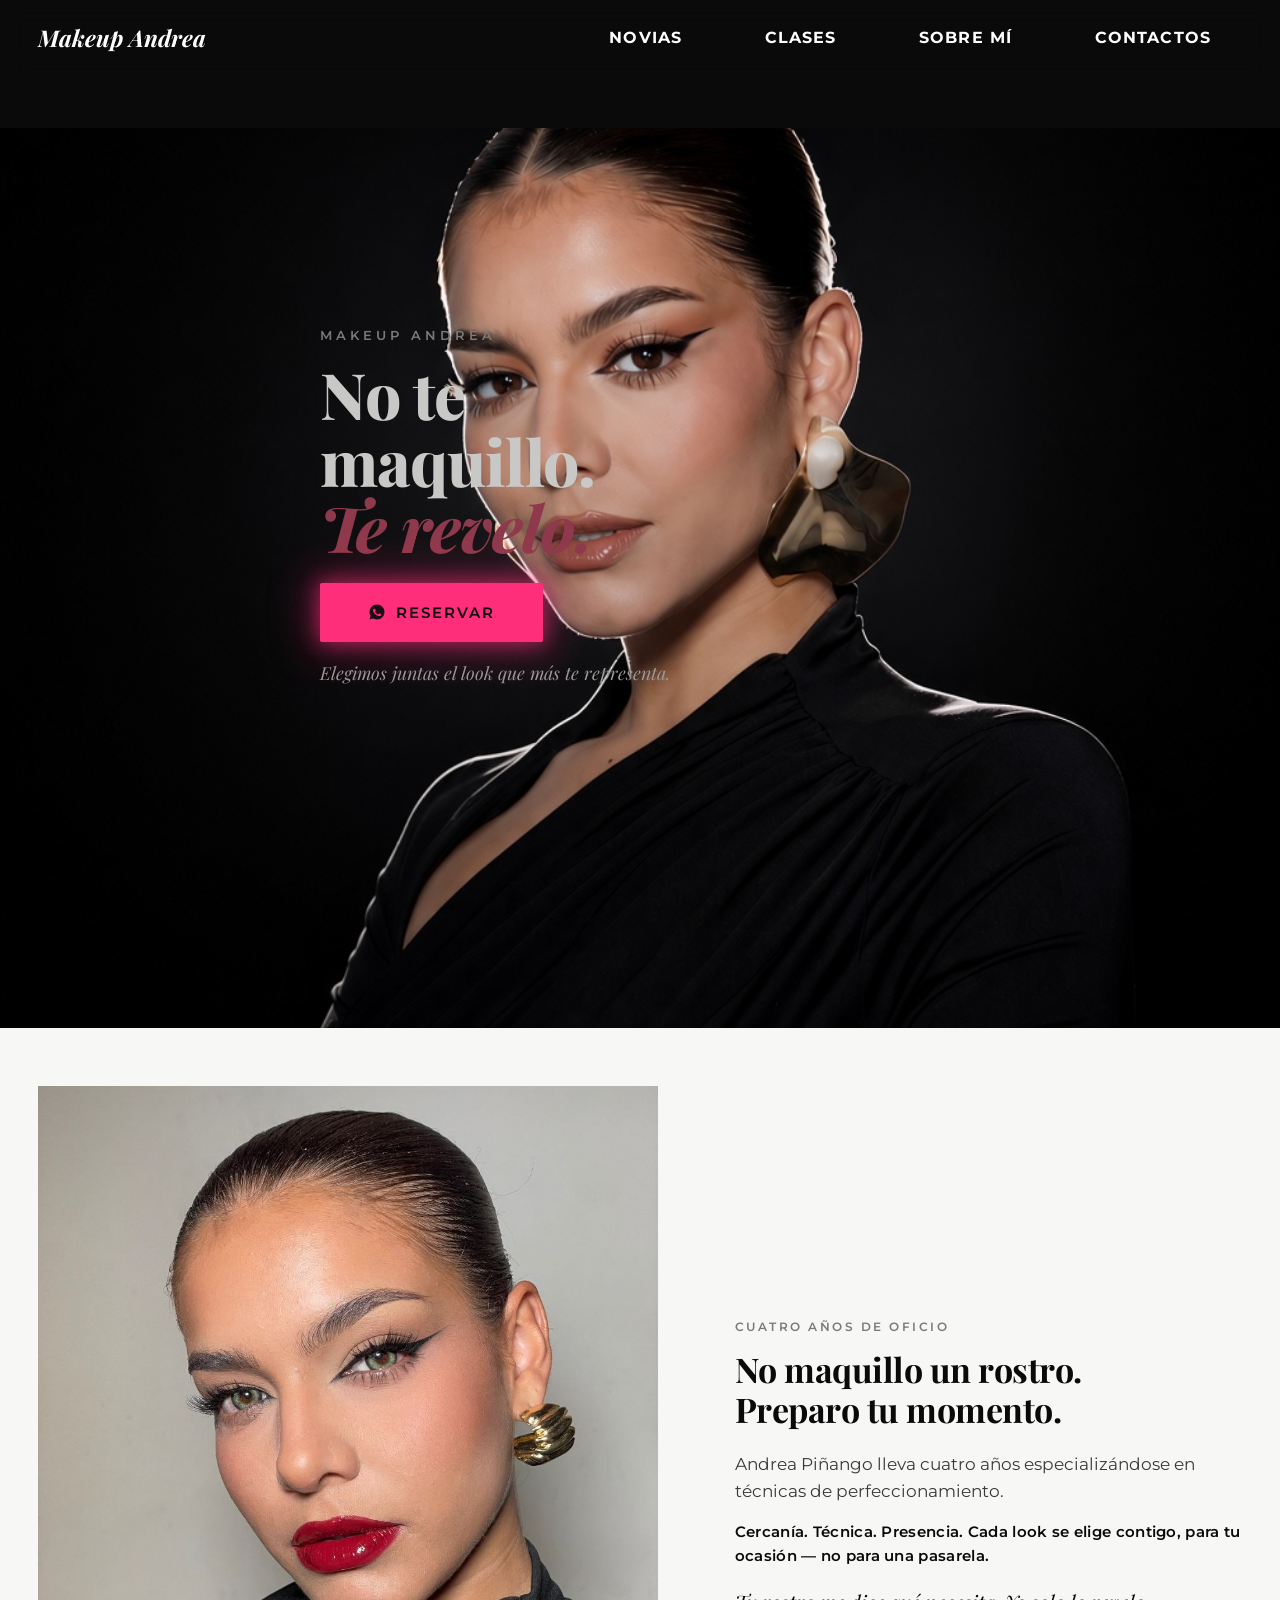
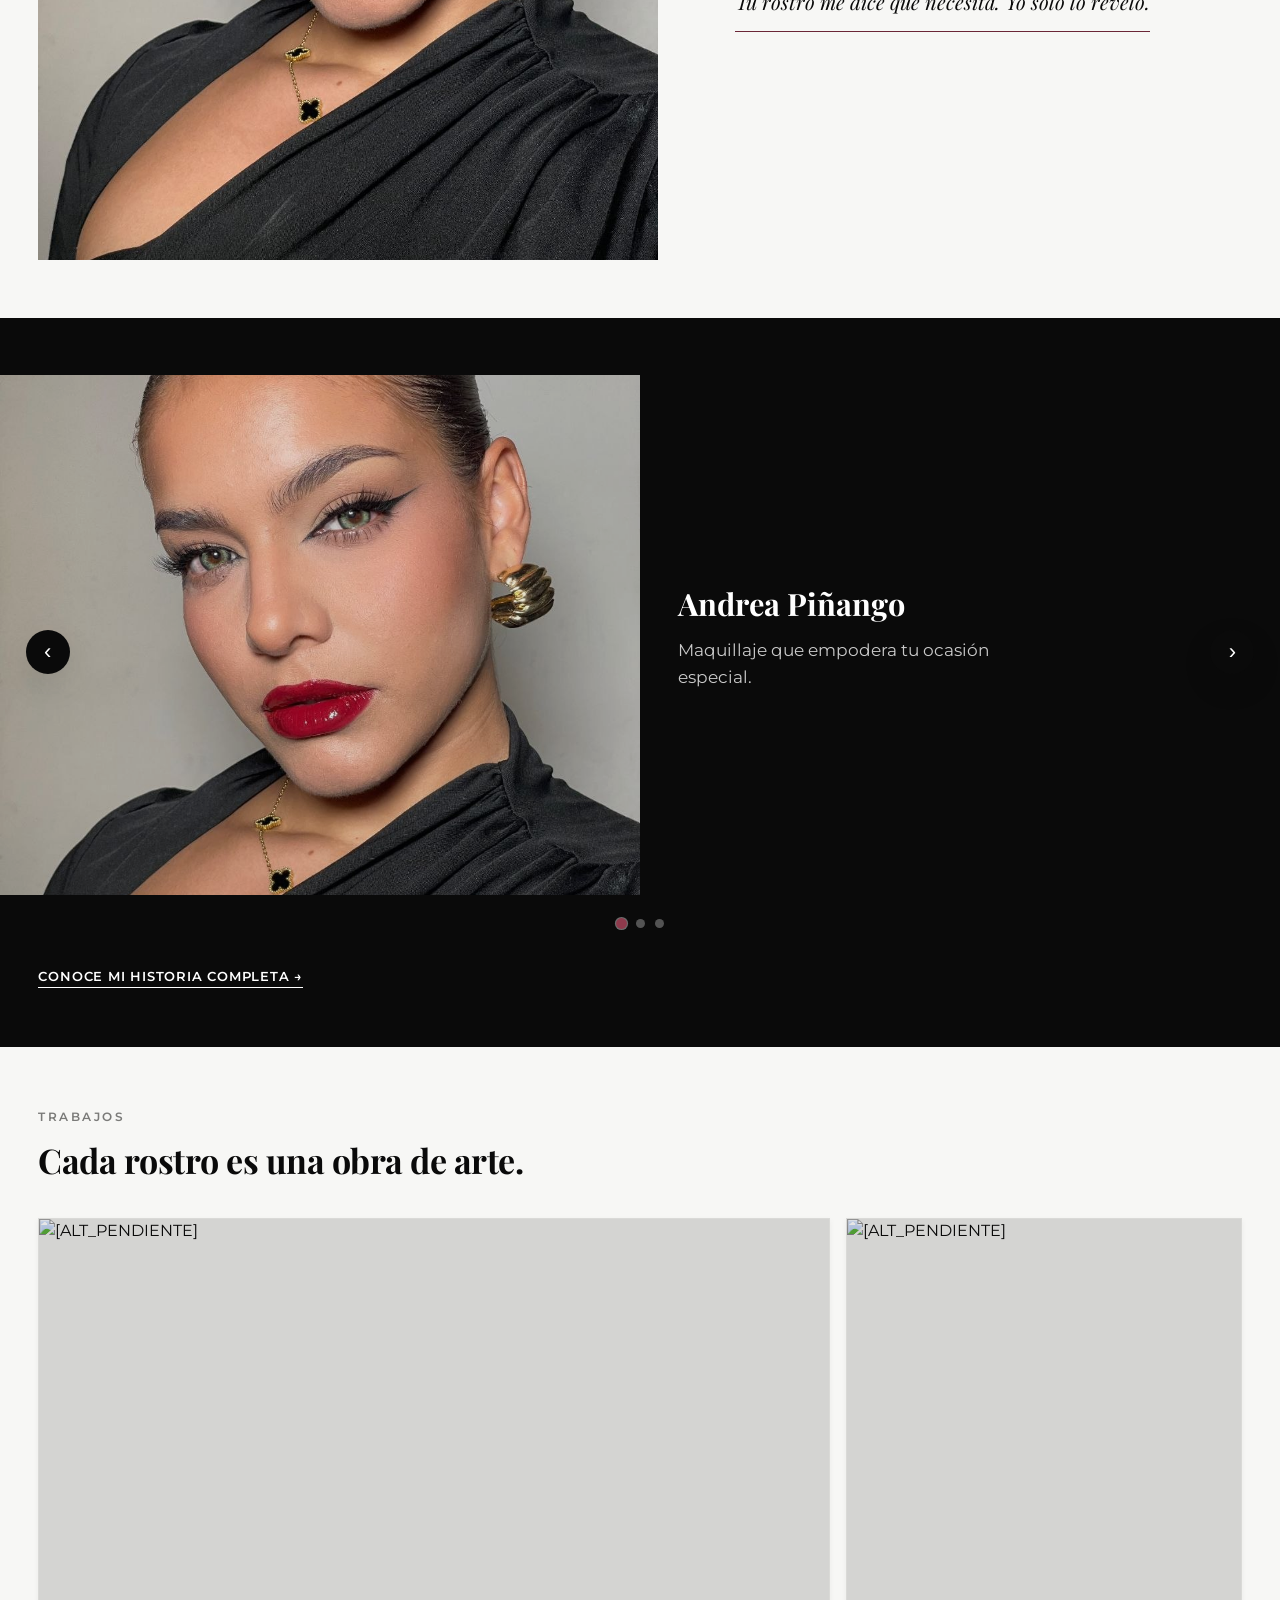
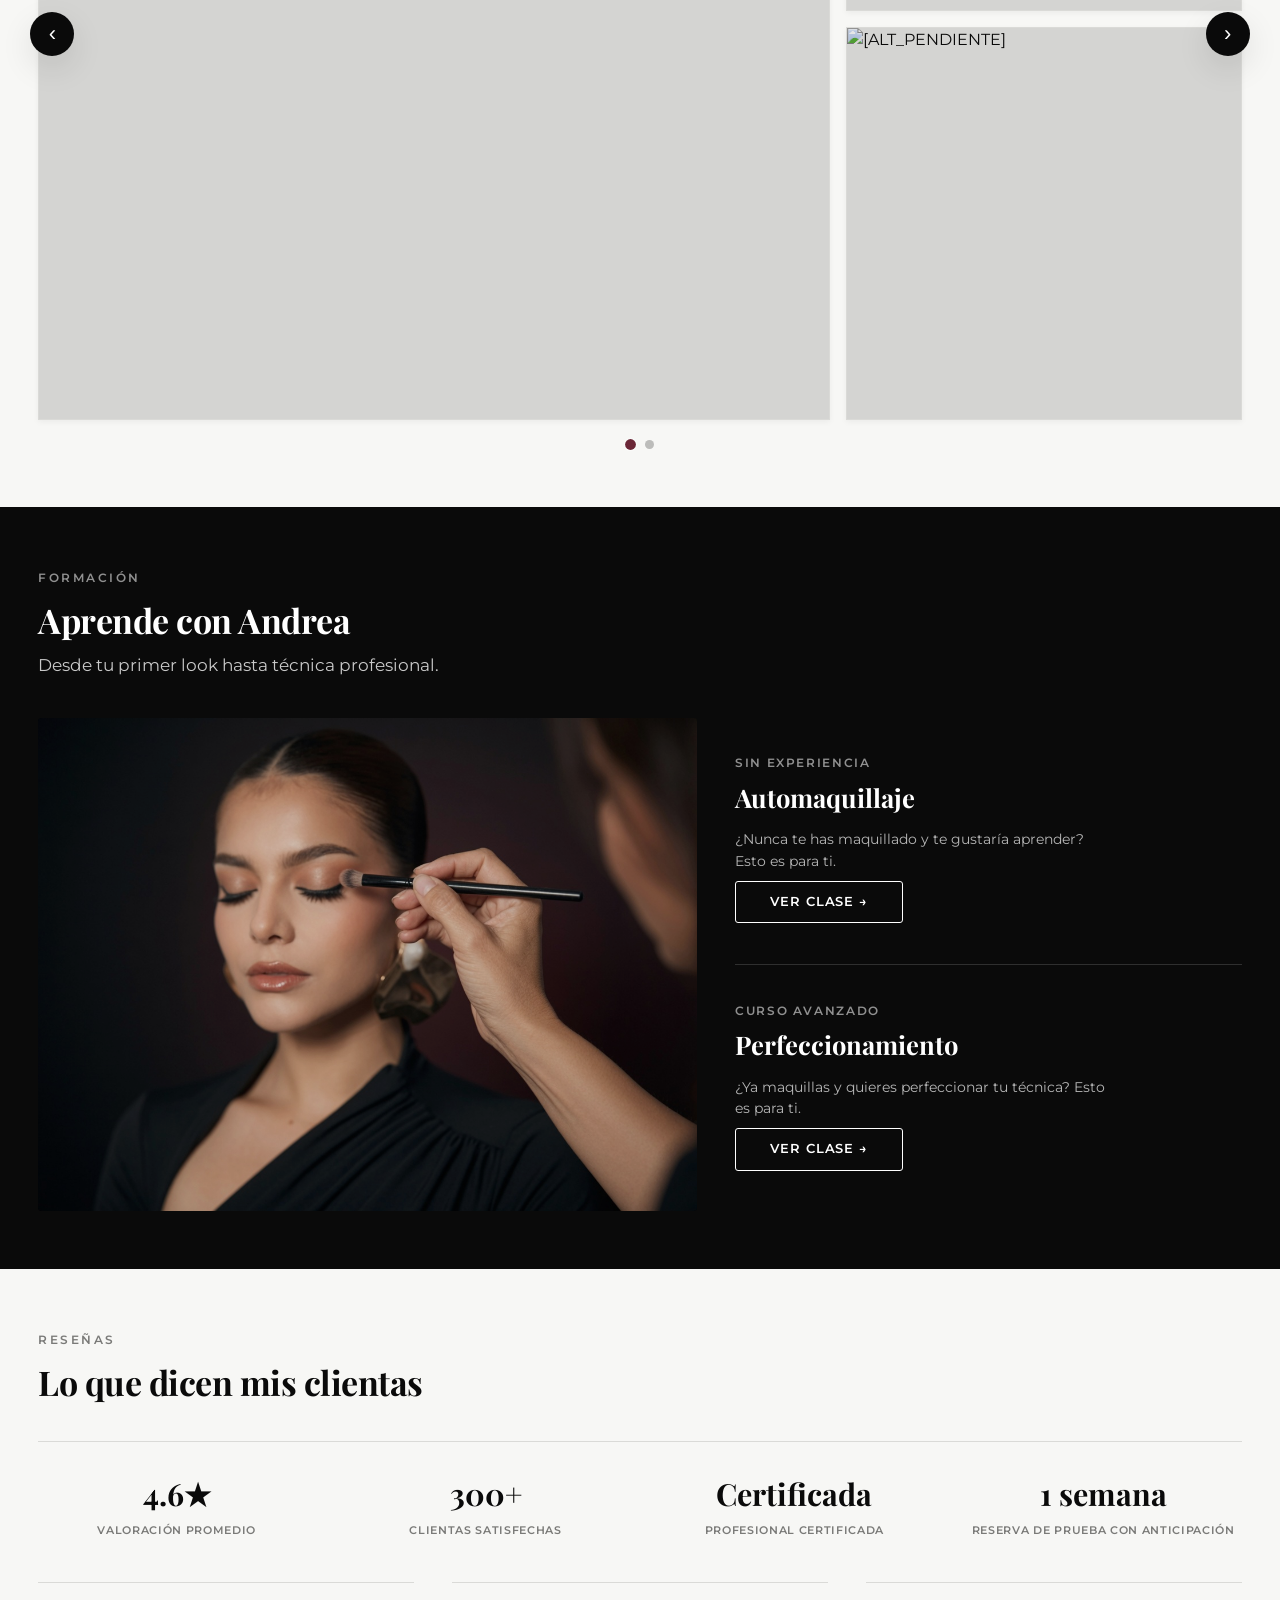
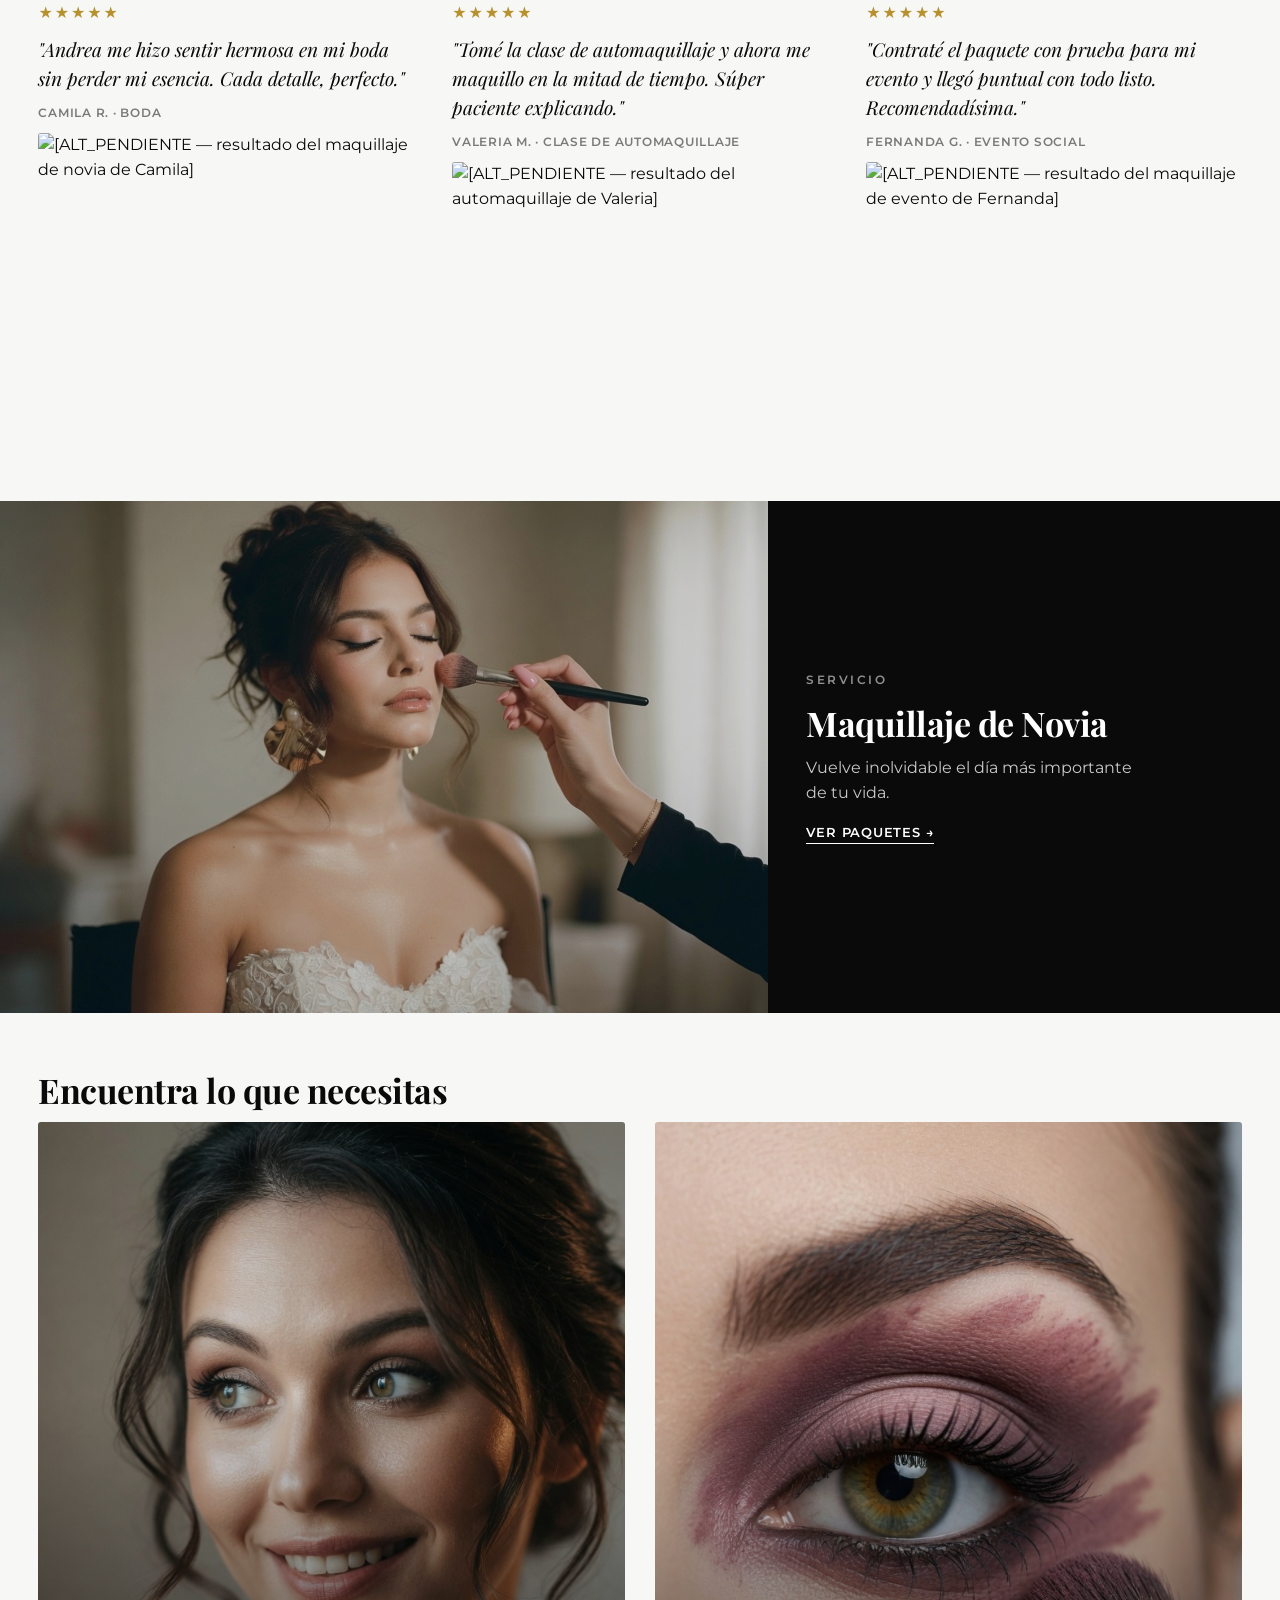
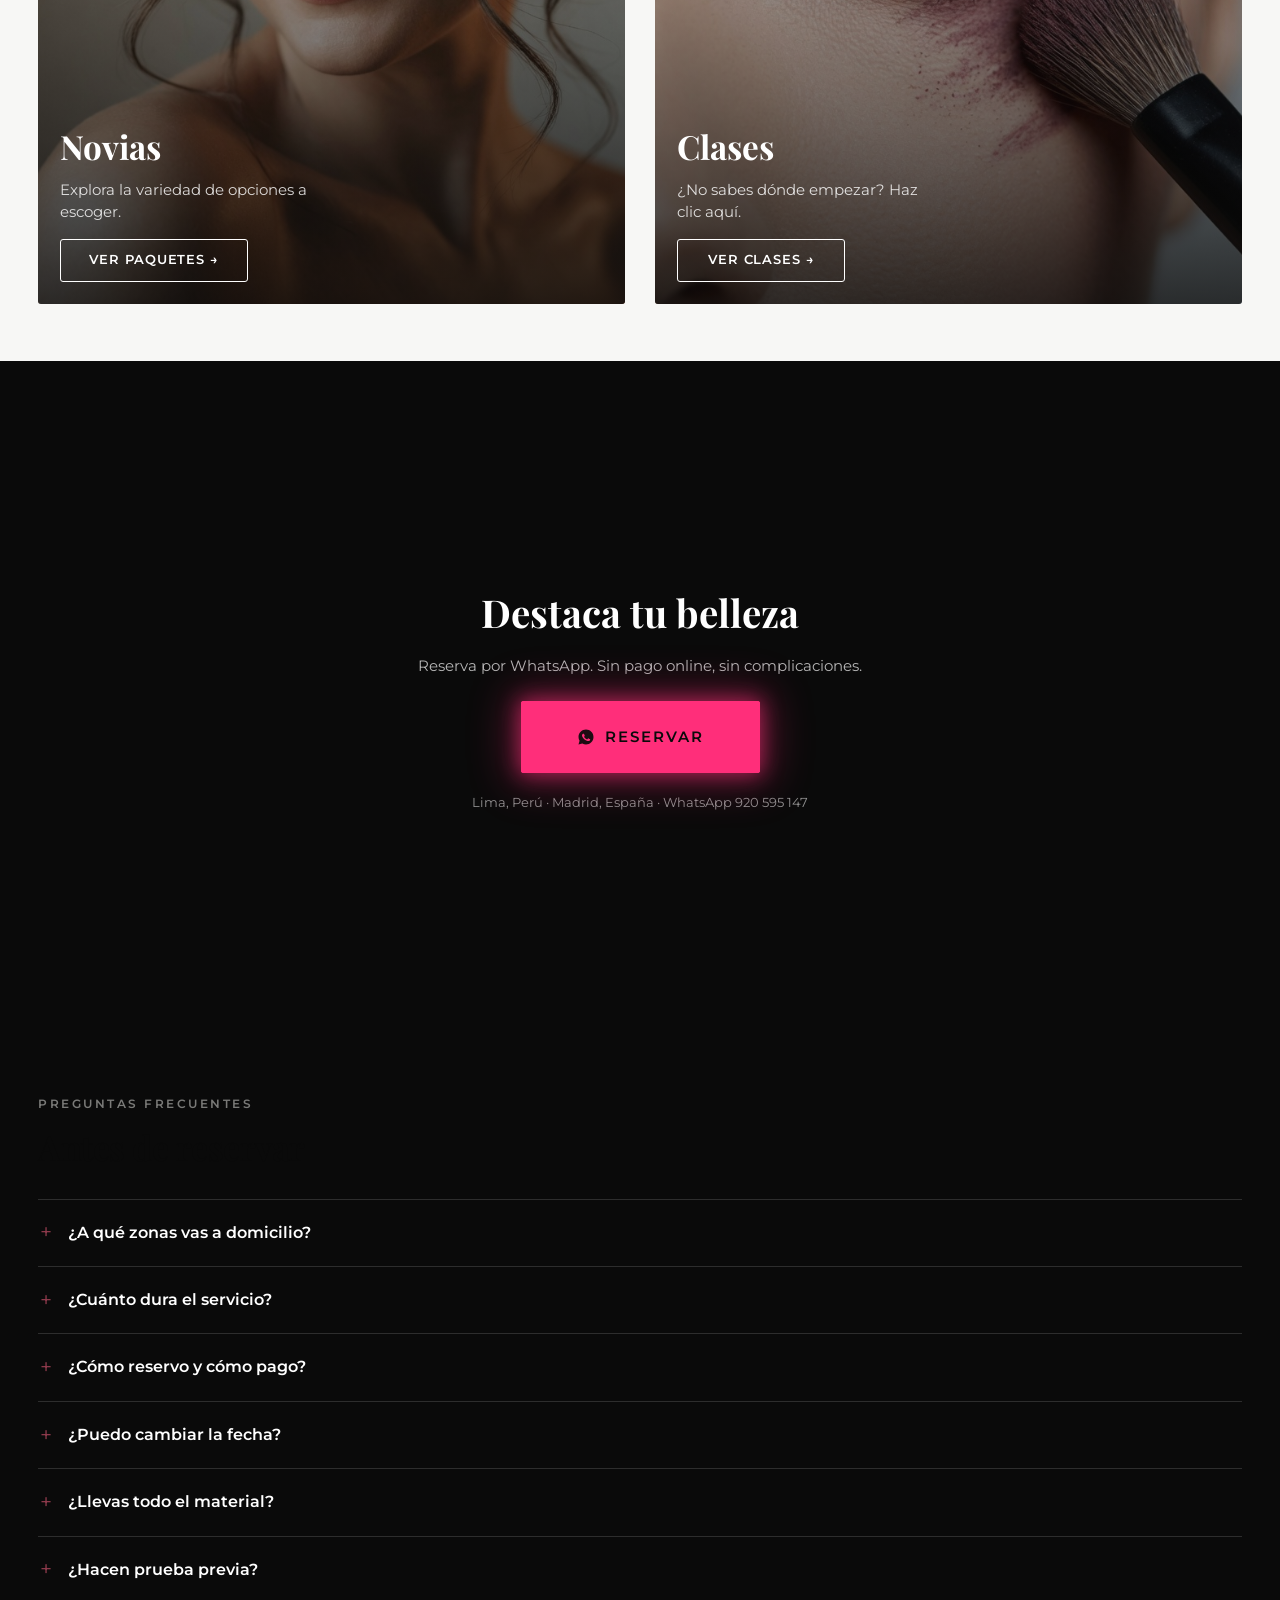
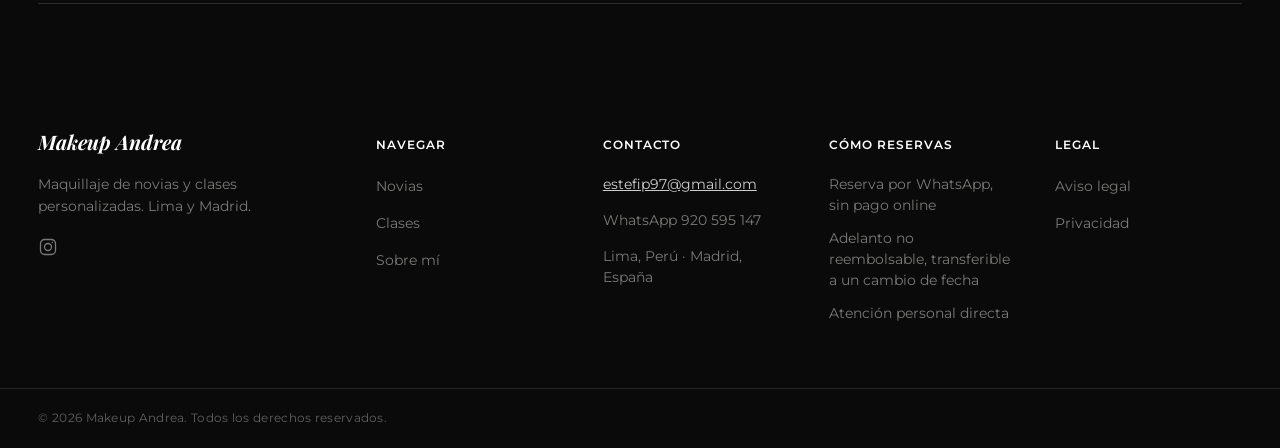
==== index.html @ 1d3a1941 "Repintado tokens (tinta editorial), header adaptativo por luminancia y nav Contactos Cambia la palet" ====
<!DOCTYPE html>
<html lang="es">
<head>
  <meta charset="UTF-8">
  <meta name="viewport" content="width=device-width, initial-scale=1">

  <!-- ===== DOMINIO SEO ===== -->
  <!-- Rellena aquí: <title>, meta description, canonical, Open Graph, Twitter Card.
       Sitio de servicios presenciales (maquillaje de novias + clases), sin catálogo de producto.
       Front no toca este bloque. -->
  <!-- ===== FIN bloque SEO ===== -->

  <link rel="preconnect" href="https://fonts.googleapis.com">
  <link rel="preconnect" href="https://fonts.gstatic.com" crossorigin>
  <link href="https://fonts.googleapis.com/css2?family=Playfair+Display:ital,wght@0,400;0,700;0,900;1,400&family=Montserrat:wght@400;500;600;700&display=swap" rel="stylesheet">
  <link rel="stylesheet" href="style.css">
</head>
<body>

  <!-- ===== 1 · HEADER ===== -->
  <!-- Rework FUNCIONAL (briefing maestro v2, revisión §5 — reemplaza el grid 3-zonas anterior):
       logo a la izquierda (ya es el link a home, por eso "INICIO" desaparece de la nav — sería
       redundante) · nav (Novias/Clases/Sobre mí, negrita vía CSS) · CTA Reservar con ícono
       WhatsApp + ☰ móvil agrupados a la derecha. Alcance SOLO desktop (brief: "esta
       reestructuración aplica a desktop"; el panel móvil de abajo NO se tocó — sigue con su
       ítem Inicio, "ya funciona bien"). `.header-left` queda huérfana en CSS — aviso en
       inbox/css.md. -->
  <header class="site-header" id="site-header">
    <div class="site-header__inner">

      <a class="header-logo" href="index.html" aria-label="Makeup Andrea inicio">
        <span class="header-logo__wordmark">Makeup Andrea</span>
      </a>

      <nav class="nav-cluster" aria-label="Navegación principal">
        <a class="nav-link" href="novias.html">Novias</a>
        <a class="nav-link" href="clases.html">Clases</a>
        <a class="nav-link" href="sobre-mi.html">Sobre mí</a>
        <a class="nav-link" href="#site-footer">Contactos</a>
      </nav>

      <div class="header-right">
        <button class="menu-toggle" id="btn-menu" aria-label="Abrir menú" aria-expanded="false" aria-controls="menu-panel">
          <svg viewBox="0 0 24 24" width="24" height="24" fill="none" stroke="currentColor" stroke-width="2" aria-hidden="true"><line x1="3" y1="6" x2="21" y2="6"/><line x1="3" y1="12" x2="21" y2="12"/><line x1="3" y1="18" x2="21" y2="18"/></svg>
        </button>
      </div>

    </div>
  </header>

  <!-- ===== MENÚ MÓVIL: backdrop + panel deslizante ===== -->
  <!-- Contrato JS: #btn-menu (abre) · #menu-panel · #menu-backdrop · #btn-menu-close (cierra) · clase is-open. -->
  <div class="menu-backdrop" id="menu-backdrop" hidden></div>
  <aside class="menu-panel" id="menu-panel" aria-label="Menú de navegación" aria-hidden="true">
    <div class="menu-top">
      <span class="header-logo__wordmark">Makeup Andrea</span>
      <button class="menu-close" id="btn-menu-close" aria-label="Cerrar menú">✕</button>
    </div>
    <nav class="menu-primary" aria-label="Navegación principal">
      <a href="index.html" aria-current="page">Inicio</a>
      <a href="novias.html">Novias</a>
      <a href="clases.html">Clases</a>
      <a href="sobre-mi.html">Sobre mí</a>
      <a href="#site-footer">Contactos</a>
    </nav>
    <a href="CTA_DESTINO_PENDIENTE" class="btn-editorial btn-editorial--solid menu-cta" data-cta-pendiente="CTA_DESTINO">Reservar</a>
  </aside>

  <main>

    <!-- ===== 1 · HERO layout B (OSCURO) — DIFF hero+picture responsive, reemplaza el split MA-F9/MA-C10 ===== -->
    <!-- Apilado centrado: foto arriba (art-direction `<picture>`, 9:16 móvil / 16:10 desktop) fundida
         al negro tinta con degradado, mensaje único + 1 solo CTA debajo (fuera hero-sub y el CTA
         secundario "VER TRABAJOS" del split anterior). "Te revelo" acentuado en rosewood
         (`.hero__sello`). `data-bg="dark"` se mantiene — `#artista-intro` sigue clara justo después,
         alternancia ya correcta sin tocarla. `hero-movil.webp` es ruta placeholder hasta que exista
         la foto vertical real; mientras tanto el navegador cae al `<img>` de `hero.webp` si el
         `<source>` no resuelve. -->
    <section class="hero" id="hero" data-bg="dark" aria-labelledby="hero-titulo">
      <div class="hero__media">
        <picture>
          <source media="(max-width: 768px)" srcset="assets/section-class-hero/hero-movil.webp">
          <img src="assets/section-class-hero/hero.webp" alt="[ALT_PENDIENTE — Andrea sobre fondo negro, rim light]" fetchpriority="high">
        </picture>
      </div>
      <div class="hero__content">
        <span class="hero-eyebrow">MAKEUP ANDREA</span>
        <h1 id="hero-titulo">No te maquillo.<br><em class="hero__sello">Te revelo.</em></h1>
        <a href="CTA_DESTINO_PENDIENTE" class="btn-editorial hero__cta-btn" data-cta-pendiente="CTA_DESTINO">
          <svg class="header-cta__icon" viewBox="0 0 24 24" width="18" height="18" fill="currentColor" aria-hidden="true"><path d="M12 2C6.48 2 2 6.48 2 12c0 1.85.5 3.58 1.36 5.07L2 22l5.06-1.33A9.94 9.94 0 0 0 12 22c5.52 0 10-4.48 10-10S17.52 2 12 2zm5.2 14.2c-.22.62-1.28 1.2-1.77 1.24-.45.05-1.02.07-1.65-.1-.38-.11-.87-.27-1.5-.53-2.64-1.14-4.36-3.8-4.5-3.98-.13-.18-1.08-1.43-1.08-2.73 0-1.3.68-1.94.93-2.2.24-.27.53-.33.7-.33h.5c.16 0 .38-.06.6.46.22.53.75 1.83.82 1.97.07.13.11.29.02.47-.09.18-.14.29-.27.44-.13.16-.28.35-.4.47-.13.13-.27.27-.12.53.16.27.7 1.15 1.5 1.86 1.04.92 1.91 1.21 2.18 1.35.27.13.42.11.58-.07.16-.18.68-.79.86-1.06.18-.27.36-.22.6-.13.24.09 1.53.72 1.79.85.27.13.44.2.51.31.07.11.07.65-.15 1.27z"/></svg>
          RESERVAR
        </a>
        <p class="hero-voz">Elegimos juntas el look que más te representa.</p>
      </div>
    </section>

    <!-- ===== 2a · ARTISTA — bloque editorial (CLARO) — briefing maestro v2, revisión §6.2 ===== -->
    <!-- Split en 2 sub-secciones (Opción A, NUEVO en esta revisión): antes bloque editorial +
         carrusel iban juntos en un solo `#artista` oscuro — con el hero ahora también oscuro
         (ver 6.1) eso hubiera encadenado 3 oscuras seguidas (hero→artista completo) y además
         el editorial+carrusel ya se leían como "un bloque negro partido a la mitad". Solución:
         `#artista-intro` (este, claro) + `#artista-carrusel` (el de abajo, oscuro) — contraste
         claro→oscuro DENTRO de lo que antes era una sola sección, resuelve ambos problemas a
         la vez. [CREDENCIAL_MATTA] sigue BLOQUEADO (§11) con la misma convención `content-tbd`. -->
    <section class="artista-intro" id="artista-intro" data-bg="light" aria-labelledby="artista-titulo">
      <div class="container">
        <div class="artista__media">
          <img src="assets/section-class-quien-soy/andrea-first-slide.webp" alt="[ALT_PENDIENTE]">
        </div>
        <div class="artista__intro">
          <span class="eyebrow">CUATRO AÑOS DE OFICIO</span>
          <h2 id="artista-titulo" class="section-title">No maquillo un rostro. Preparo tu momento.</h2>
          <p class="artista__texto">Andrea Piñango lleva cuatro años especializándose en técnicas de perfeccionamiento.</p>
          <!-- [CREDENCIAL_MATTA] BLOQUEADO — pendiente verificar vínculo real con Andrea + grafía "Matta" (2 t). Ver briefing §11. Reactivar cuando se confirme:
          <p class="artista__texto"><mark class="content-tbd">[CREDENCIAL_MATTA]</mark></p>
          -->
          <p class="artista__triada">Cercanía. Técnica. Presencia. Cada look se elige contigo, para tu ocasión — no para una pasarela.</p>
          <p class="artista__voz">Tu rostro me dice qué necesita. Yo solo lo revelo.</p>
        </div>
      </div>
    </section>

    <!-- ===== 2b · ARTISTA — carrusel "Quién soy" (OSCURO) — briefing maestro v2 §6.2 ===== -->
    <!-- Renombrado de `quien-soy` → `artista` en la ronda anterior; ahora vive en su propia
         sub-sección `#artista-carrusel` (antes compartía `#artista` con el editorial de arriba).
         `#quien-soy-carrusel` y sus hijos `.carrusel__*` NO cambian de nombre — subcomponente ya
         genérico, sin acoplarse al nombre de la sección padre (verificado con css/js). -->
    <section class="artista-carrusel" id="artista-carrusel" data-bg="dark" aria-label="Carrusel: quién soy">
      <!-- Pieza de mayor complejidad JS del sitio. 3 slides (2026-08-09: se agregó el 3ro,
           "Formación internacional" — reemplaza el placeholder "Colaboraciones" que se planteaba
           originalmente, descartado por depender de una foto de archivo con figuras del rubro que
           nunca llegó; el 3er slide real que sí se montó es la credencial de formación de Andrea).
           JS/CSS leen `.carrusel__slide`/`.carrusel__dot` por querySelectorAll (sin conteo fijo),
           así que agregar/quitar slides no requiere tocar main.js ni las reglas CSS del carrusel.
           Contrato para JS (documentado también en inbox/js.md):
           - #carrusel-track: <ul> de <li class="carrusel__slide" data-slide="N">, la activa lleva
             clase .is-active + aria-hidden="false" (resto aria-hidden="true").
           - #carrusel-prev / #carrusel-next: flechas, mueven 1 slide con wrap (última→primera y viceversa).
           - #carrusel-dots > .carrusel__dot[data-slide-target="N"]: click salta directo a N, el activo
             lleva .is-active + aria-selected="true".
           - Swipe táctil + flechas de teclado (←/→) cuando el carrusel tiene foco.
           - El CTA de cierre vive FUERA de la pista (.artista__cta-wrap), visible en ambos slides — no
             debe ocultarse ni moverse con el cambio de slide. -->
      <div class="carrusel" id="quien-soy-carrusel" aria-roledescription="carrusel" aria-label="Quién soy">
        <button class="carrusel__arrow carrusel__arrow--prev" id="carrusel-prev" aria-label="Slide anterior" aria-controls="carrusel-track">‹</button>
        <ul class="carrusel__track" id="carrusel-track">
          <li class="carrusel__slide is-active" data-slide="0" aria-hidden="false">
            <div class="carrusel__media">
              <img src="assets/section-class-quien-soy/andrea-first-slide.webp" alt="[ALT_PENDIENTE]" loading="eager">
            </div>
            <div class="carrusel__content">
              <h3 class="carrusel__nombre">Andrea Piñango</h3>
              <p class="carrusel__texto">Maquillaje que empodera tu ocasión especial.</p>
            </div>
          </li>
          <li class="carrusel__slide" data-slide="1" aria-hidden="true">
            <div class="carrusel__media">
              <img src="assets/section-class-quien-soy/experiencia-second-slide.webp" alt="[ALT_PENDIENTE]" loading="lazy">
            </div>
            <div class="carrusel__content">
              <h3 class="carrusel__nombre">7 años</h3>
              <p class="carrusel__texto">Perfeccionando la técnica, un look a la vez.</p>
            </div>
          </li>
          <li class="carrusel__slide" data-slide="2" aria-hidden="true">
            <div class="carrusel__media">
              <img src="assets/section-class-quien-soy/formacion-third-slide.webp" alt="[ALT_PENDIENTE]" loading="lazy">
            </div>
            <div class="carrusel__content">
              <h3 class="carrusel__nombre">Formación internacional</h3>
              <p class="carrusel__texto">Formada con Christian Matta y referentes de España, EE.UU. y México.</p>
            </div>
          </li>
        </ul>
        <button class="carrusel__arrow carrusel__arrow--next" id="carrusel-next" aria-label="Slide siguiente" aria-controls="carrusel-track">›</button>
        <div class="carrusel__dots" id="carrusel-dots" role="tablist" aria-label="Seleccionar slide">
          <button class="carrusel__dot is-active" role="tab" aria-selected="true" data-slide-target="0" aria-label="Slide 1: quién es"></button>
          <button class="carrusel__dot" role="tab" aria-selected="false" data-slide-target="1" aria-label="Slide 2: logros"></button>
          <button class="carrusel__dot" role="tab" aria-selected="false" data-slide-target="2" aria-label="Slide 3: formación"></button>
        </div>
      </div>
      <div class="container artista__cta-wrap">
        <a href="sobre-mi.html" class="artista__link">Conoce mi historia completa →</a>
      </div>
    </section>

    <!-- ===== 3 · GALERÍA DE TRABAJOS (CLARO) — briefing maestro v2, revisión §6.3 ===== -->
    <!-- Prueba de oficio, justo después del carrusel. Fotos reales, sin texto superpuesto.
         Título actualizado al copy de la revisión ("Cada rostro es una obra de arte").
         Layout: el brief permite grid asimétrico O carrusel ("decisión de implementación válida
         y preferida") — mantengo el grid simple (no carrusel) por alcance: un carrusel nuevo es
         una pieza JS entera adicional y el brief limita expresamente el JS de esta ronda a
         "alcance amplio SOLO en el carrusel [de Quién soy]" (§13) — la asimetría del layout la
         puede lograr css con grid-template-areas puro, sin JS nuevo. Reportado, no forzado —
         si Paul prefiere el carrusel real, es tarea aparte. Reutiliza el patrón "marco de papel
         cálido" (§10.3) vía la clase compartida `.marco-papel` (también en `.galeria-novias__item`
         de novias.html). 6 imágenes — carpeta `section-class-galeria/` AÚN NO EXISTE, mismo patrón
         de placeholder-de-ruta que ya usan `novias.html`/`clases.html`. -->
    <section class="galeria" id="galeria" data-bg="light" aria-labelledby="galeria-titulo">
      <div class="container">
        <span class="eyebrow">Trabajos</span>
        <h2 id="galeria-titulo" class="section-title">Cada rostro es una obra de arte.</h2>

        <div class="galeria-carrusel" id="galeria-carrusel" aria-roledescription="carrusel" aria-label="Galería de trabajos">
          <button class="carrusel__arrow carrusel__arrow--prev" id="galeria-prev" aria-label="Trabajos anteriores" aria-controls="galeria-track">‹</button>

          <div class="galeria-carrusel__track" id="galeria-track">
            <!-- Slide 1 · molde NORMAL (grande-izq + 2-der) -->
            <div class="galeria-slide molde--normal is-active" data-slide="0" aria-hidden="false">
              <div class="galeria__item marco-papel"><img src="assets/section-class-galeria/galeria-01.webp" alt="[ALT_PENDIENTE]" loading="lazy"></div>
              <div class="galeria__item marco-papel"><img src="assets/section-class-galeria/galeria-02.webp" alt="[ALT_PENDIENTE]" loading="lazy"></div>
              <div class="galeria__item marco-papel"><img src="assets/section-class-galeria/galeria-03.webp" alt="[ALT_PENDIENTE]" loading="lazy"></div>
            </div>
            <!-- Slide 2 · molde REFLEJO (2-izq + grande-der) -->
            <div class="galeria-slide molde--reflejo" data-slide="1" aria-hidden="true">
              <div class="galeria__item marco-papel"><img src="assets/section-class-galeria/galeria-04.webp" alt="[ALT_PENDIENTE]" loading="lazy"></div>
              <div class="galeria__item marco-papel"><img src="assets/section-class-galeria/galeria-05.webp" alt="[ALT_PENDIENTE]" loading="lazy"></div>
              <div class="galeria__item marco-papel"><img src="assets/section-class-galeria/galeria-06.webp" alt="[ALT_PENDIENTE]" loading="lazy"></div>
            </div>
          </div>

          <button class="carrusel__arrow carrusel__arrow--next" id="galeria-next" aria-label="Trabajos siguientes" aria-controls="galeria-track">›</button>

          <div class="galeria-carrusel__dots" id="galeria-dots" role="tablist" aria-label="Seleccionar grupo de trabajos">
            <button class="carrusel__dot is-active" role="tab" aria-selected="true" data-slide-target="0" aria-label="Grupo 1"></button>
            <button class="carrusel__dot" role="tab" aria-selected="false" data-slide-target="1" aria-label="Grupo 2"></button>
          </div>
        </div>
      </div>
    </section>

    <!-- ===== 4 · FORMACIÓN (OSCURO, CONFIRMADO) — briefing maestro v2 §6.4 ===== -->
    <!-- Franja de título a ancho completo + fila asimétrica: imagen grande izquierda + 2 bloques
         apilados a la derecha (línea fina entre ambos, CSS). "Ver clase →" ya son botones reales
         (MA-C7 pto.2, 2026-08-04). NUEVO esta ronda: `.formacion__bloque-desc` — bajada corta por
         audiencia (revisión §6.4, "camino único y fácil por tarjeta, sin distracciones"). El
         botón "rectangular simétrico y más grande" es ajuste de CSS sobre la clase existente,
         sin cambio de markup. -->
    <section class="formacion" id="formacion" data-bg="dark" aria-labelledby="formacion-titulo">
      <div class="container">
        <span class="eyebrow">Formación</span>
        <h2 id="formacion-titulo" class="section-title">Aprende con Andrea</h2>
        <p class="formacion__bajada">Desde tu primer look hasta técnica profesional.</p>
      </div>
      <div class="formacion__grid">
        <div class="formacion__media">
          <img src="assets/section-class-formacion/formacion.webp" alt="[ALT_PENDIENTE]" loading="lazy">
        </div>
        <div class="formacion__bloques">
          <div class="formacion__bloque">
            <span class="formacion__bloque-label">SIN EXPERIENCIA</span>
            <h3 class="formacion__bloque-title">Automaquillaje</h3>
            <p class="formacion__bloque-desc">¿Nunca te has maquillado y te gustaría aprender? Esto es para ti.</p>
            <a href="clases.html#automaquillaje" class="formacion__bloque-link">Ver clase →</a>
          </div>
          <div class="formacion__bloque">
            <span class="formacion__bloque-label">CURSO AVANZADO</span>
            <h3 class="formacion__bloque-title">Perfeccionamiento</h3>
            <p class="formacion__bloque-desc">¿Ya maquillas y quieres perfeccionar tu técnica? Esto es para ti.</p>
            <a href="clases.html#perfeccionamiento" class="formacion__bloque-link">Ver clase →</a>
          </div>
        </div>
      </div>
    </section>

    <!-- ===== 5 · RESEÑAS (CLARO) — briefing maestro v2, revisión §6.5/§15.2 ===== -->
    <!-- CAMBIO DE CRITERIO respecto a la ronda anterior: ya no son placeholders `content-tbd`
         (bloqueados, nunca visibles) — Paul pidió explícitamente DATOS DE MUESTRA realistas para
         la presentación del mockup a Andrea, distinto del bloqueo de [CREDENCIAL_MATTA] (ese sí
         sigue sin poder mostrarse en ningún formato). Cada bloque de muestra va envuelto en un
         comentario HTML `DATO DE MUESTRA — VERIFICAR/REEMPLAZAR` bien visible en el código para
         quien edite después — NINGUNO debe llegar a publicación real sin datos verificados de
         Andrea (riesgo legal: reseñas/certificaciones falsas prohibidas en España, §6.5). -->
    <section class="resenas" id="resenas" data-bg="light" aria-labelledby="resenas-titulo">
      <div class="container">
        <span class="eyebrow">Reseñas</span>
        <h2 id="resenas-titulo" class="section-title">Lo que dicen mis clientas</h2>

        <!-- DATO DE MUESTRA — VERIFICAR/REEMPLAZAR: fila de stats con cifras de ejemplo para el
             mockup (decisión explícita de Paul, §6.5/§15.2). Ninguna cifra debe publicarse sin
             verificar con Andrea, incluida "Certificada" (misma categoría de riesgo que Matta). -->
        <div class="resenas__stats">
          <div class="resenas__stat">
            <span class="resenas__stat-num">4.6★</span>
            <span class="resenas__stat-label">Valoración promedio</span>
          </div>
          <div class="resenas__stat">
            <span class="resenas__stat-num">300+</span>
            <span class="resenas__stat-label">Clientas satisfechas</span>
          </div>
          <div class="resenas__stat">
            <span class="resenas__stat-num">Certificada</span>
            <span class="resenas__stat-label">Profesional certificada</span>
          </div>
          <div class="resenas__stat">
            <span class="resenas__stat-num">1 semana</span>
            <span class="resenas__stat-label">Reserva de prueba con anticipación</span>
          </div>
        </div>
        <!-- FIN dato de muestra (stats) -->

        <div class="resenas__grid">
          <!-- DATO DE MUESTRA — VERIFICAR/REEMPLAZAR: reseña de ejemplo. Estrellas incluidas en la
               misma categoría de riesgo legal que el texto/autor (§6.5) — 5/5 fijo por ahora,
               reemplazar por la puntuación real de cada reseña junto con el resto de los datos. -->
          <article class="resena-item">
            <span class="resena-item__estrellas" aria-label="5 de 5 estrellas">★★★★★</span>
            <blockquote class="resena-item__texto"><p>"Andrea me hizo sentir hermosa en mi boda sin perder mi esencia. Cada detalle, perfecto."</p></blockquote>
            <p class="resena-item__autor">Camila R. · Boda</p>
            <div class="resena-item__imagen">
              <img src="assets/section-class-resenas/resena-01.webp" alt="[ALT_PENDIENTE — resultado del maquillaje de novia de Camila]" loading="lazy">
            </div>
          </article>
          <!-- FIN dato de muestra -->
          <!-- DATO DE MUESTRA — VERIFICAR/REEMPLAZAR: reseña de ejemplo -->
          <article class="resena-item">
            <span class="resena-item__estrellas" aria-label="5 de 5 estrellas">★★★★★</span>
            <blockquote class="resena-item__texto"><p>"Tomé la clase de automaquillaje y ahora me maquillo en la mitad de tiempo. Súper paciente explicando."</p></blockquote>
            <p class="resena-item__autor">Valeria M. · Clase de automaquillaje</p>
            <div class="resena-item__imagen">
              <img src="assets/section-class-resenas/resena-02.webp" alt="[ALT_PENDIENTE — resultado del automaquillaje de Valeria]" loading="lazy">
            </div>
          </article>
          <!-- FIN dato de muestra -->
          <!-- DATO DE MUESTRA — VERIFICAR/REEMPLAZAR: reseña de ejemplo -->
          <article class="resena-item">
            <span class="resena-item__estrellas" aria-label="5 de 5 estrellas">★★★★★</span>
            <blockquote class="resena-item__texto"><p>"Contraté el paquete con prueba para mi evento y llegó puntual con todo listo. Recomendadísima."</p></blockquote>
            <p class="resena-item__autor">Fernanda G. · Evento social</p>
            <div class="resena-item__imagen">
              <img src="assets/section-class-resenas/resena-03.webp" alt="[ALT_PENDIENTE — resultado del maquillaje de evento de Fernanda]" loading="lazy">
            </div>
          </article>
          <!-- FIN dato de muestra -->
        </div>
      </div>
    </section>

    <!-- ===== 6 · NOVIAS (OSCURO, reencuadrada) — briefing maestro v2 §6.6 ===== -->
    <!-- Baja desde la posición 2. Contenido ya coincidía con el brief (Servicio/Maquillaje de
         Novia/bajada/CTA), solo cambia de posición. data-bg vuelve a "dark": con galería+reseñas
         como nuevos cortes claros, la alternancia queda C-O-C-O-C-O-C-O sin necesitar el parche de
         MA-C7 pto.3 (que puso esta sección en claro para romper 3 oscuras seguidas). Handoff a css
         para revertir el fondo de `.novias-promo` a `--bg-dark` — detalle en inbox/css.md.
         CTA "Ver paquetes →" NO se convierte a botón real pese a la lectura literal del brief §6.6
         ("CTA real"): css ya decidió explícitamente lo contrario el 2026-08-04 (MA-C7 pto.2, es un
         CTA singular de cierre de sección, no compite en grilla) — contradicción real entre el
         brief escrito y la revisión verbal de Paul a css el mismo día. La reporto en vez de forzar
         un lado; ver detalle en el log de esta sesión. -->
    <section class="novias-promo" id="novias" data-bg="dark" aria-labelledby="novias-promo-titulo">
      <div class="novias-promo__grid">
        <div class="novias-promo__media">
          <!-- briefing maestro §9: la carpeta trae 2 imágenes (novia.webp/novia1.webp) para una sección
               especificada con 1 sola — uso novia.webp como principal, novia1.webp queda sin usar hasta
               que Paul confirme si son variantes a elegir o si hay que mostrar ambas. -->
          <img src="assets/section-class-novia-promo/novia.webp" alt="[ALT_PENDIENTE]" loading="lazy">
        </div>
        <div class="novias-promo__content">
          <span class="eyebrow">Servicio</span>
          <h2 id="novias-promo-titulo" class="section-title">Maquillaje de Novia</h2>
          <p class="novias-promo__texto">Vuelve inolvidable el día más importante de tu vida.</p>
          <a href="novias.html" class="novias-promo__link">Ver paquetes →</a>
        </div>
      </div>
    </section>

    <!-- ===== 7 · ENCUENTRA LO QUE NECESITAS (CLARO) — briefing maestro v2 §6.7 ===== -->
    <!-- Texto+botón sobre imagen ya resuelto en CSS (MA-C7 pto.4, formato póster con degradado) —
         los 3 hijos (media/título/bajada/link) ya eran hermanos directos, sin wrapper nuevo. -->
    <section class="servicios" id="encuentra" data-bg="light" aria-labelledby="encuentra-titulo">
      <div class="container">
        <h2 id="encuentra-titulo" class="section-title">Encuentra lo que necesitas</h2>
        <div class="servicios-grid">
          <article class="servicio-card">
            <div class="servicio-card__media">
              <img src="assets/section-class-servicios/novias.webp" alt="[ALT_PENDIENTE]" loading="lazy">
            </div>
            <h3 class="servicio-card__title">Novias</h3>
            <!-- Bajada placeholder — briefing maestro §5.5, se reemplaza en otra ronda -->
            <p class="servicio-card__desc">Explora la variedad de opciones a escoger.</p>
            <a href="novias.html" class="servicio-card__link">Ver paquetes →</a>
          </article>
          <article class="servicio-card">
            <div class="servicio-card__media">
              <img src="assets/section-class-servicios/clases.webp" alt="[ALT_PENDIENTE]" loading="lazy">
            </div>
            <h3 class="servicio-card__title">Clases</h3>
            <p class="servicio-card__desc">¿No sabes dónde empezar? Haz clic aquí.</p>
            <a href="clases.html" class="servicio-card__link">Ver clases →</a>
          </article>
        </div>
      </div>
    </section>

    <!-- ===== 8 · CIERRE — CTA final (OSCURO) — antes vivía como .faq__cta dentro de #faq,
         separado a sección propia (2026-08-09, petición directa de Paul vía css/MA-F15): 3 rondas
         de ajuste puramente CSS sobre el CTA compartiendo sección con las preguntas (MA-C25/27/28)
         no lograron que se leyera como un momento propio del recorrido — el problema era
         estructural (2 columnas del mismo `<section>`, mismo fondo), no de espaciado. Mismas
         clases internas de siempre (`.faq__cta*`), sin renombrar, para que css solo tenga que
         retargetear el selector padre en vez de reescribir cada regla — decisión acordada con css
         en el handoff. `<aside>` aplanado a `.container` normal: ya no es contenido tangencial
         de otra sección, es el contenido principal de esta. ALTERNANCIA: con esta sección oscura
         justo después de #encuentra (clara) y #faq (ahora clara, ver sección siguiente) justo
         después, la secuencia queda L-D-L sin ninguna adyacencia repetida — mejor que el estado
         previo, no solo igual. -->
    <section class="cierre" id="cierre" data-bg="dark" aria-labelledby="cierre-titulo">
      <div class="container faq__cta">
        <h2 id="cierre-titulo" class="faq__cta-titulo">Destaca tu belleza</h2>
        <p class="faq__cta-sub">Reserva por WhatsApp. Sin pago online, sin complicaciones.</p>
        <a href="CTA_DESTINO_PENDIENTE" class="btn-editorial faq__cta-btn" data-cta-pendiente="CTA_DESTINO">
          <svg class="header-cta__icon" viewBox="0 0 24 24" width="18" height="18" fill="currentColor" aria-hidden="true"><path d="M12 2C6.48 2 2 6.48 2 12c0 1.85.5 3.58 1.36 5.07L2 22l5.06-1.33A9.94 9.94 0 0 0 12 22c5.52 0 10-4.48 10-10S17.52 2 12 2zm5.2 14.2c-.22.62-1.28 1.2-1.77 1.24-.45.05-1.02.07-1.65-.1-.38-.11-.87-.27-1.5-.53-2.64-1.14-4.36-3.8-4.5-3.98-.13-.18-1.08-1.43-1.08-2.73 0-1.3.68-1.94.93-2.2.24-.27.53-.33.7-.33h.5c.16 0 .38-.06.6.46.22.53.75 1.83.82 1.97.07.13.11.29.02.47-.09.18-.14.29-.27.44-.13.16-.28.35-.4.47-.13.13-.27.27-.12.53.16.27.7 1.15 1.5 1.86 1.04.92 1.91 1.21 2.18 1.35.27.13.42.11.58-.07.16-.18.68-.79.86-1.06.18-.27.36-.22.6-.13.24.09 1.53.72 1.79.85.27.13.44.2.51.31.07.11.07.65-.15 1.27z"/></svg>
          RESERVAR
        </a>
        <p class="faq__cta-micro">Lima, Perú · Madrid, España · WhatsApp 920 595 147</p>
      </div>
    </section>

    <!-- ===== 9 · FAQ — Preguntas frecuentes (CLARO) — briefing maestro v2 §6.8 ===== -->
    <!-- Acordeón con `<details name="faq">` nativo: agrupa los 6 `<details>` para que solo uno
         quede abierto a la vez ("una pregunta abierta a la vez") SIN JavaScript — el brief mismo
         autoriza "lista si el JS se quiere mínimo" y el reparto de agentes (§13) limita el JS de
         esta ronda al carrusel; esto cumple el requisito funcional con cero JS nuevo.
         Respuestas tomadas literal de las pistas que el propio brief da entre paréntesis en 6.8 —
         ninguna inventada. La duración del servicio no se precisa en horas porque el brief no da
         un número para los paquetes de novia (solo para las clases, 3h) — no se inventa una cifra.
         2026-08-09 (MA-F15): el CTA que antes compartía esta sección como `.faq__cta` (columna
         derecha de `.faq__grid`) se separó a su propia sección `#cierre`, arriba — ver su
         comentario para el motivo. Esta sección ahora solo contiene las preguntas; `.faq__col`
         (sin reglas CSS propias, era un mero item de grid) y `.faq__grid` quedan sin uso, css
         puede limpiarlos. Pasa de oscura a CLARA — con #cierre (oscuro) justo antes, la vieja
         "adyacencia inevitable" con #encuentra (clara) desaparece: ahora hay un oscuro entre
         medio, alternancia limpia sin necesitar `--bg-light-alt` como diferenciador. -->
    <section class="faq" id="faq" data-bg="light" aria-labelledby="faq-titulo">
      <div class="container">
        <span class="eyebrow">Preguntas frecuentes</span>
        <h2 id="faq-titulo" class="section-title">Antes de reservar</h2>
        <div class="faq__list">
          <details class="faq__item" name="faq">
            <summary class="faq__question">¿A qué zonas vas a domicilio?</summary>
            <p class="faq__answer">Lima, Perú y Madrid, España. La movilidad no está incluida en el precio del servicio.</p>
          </details>
          <details class="faq__item" name="faq">
            <summary class="faq__question">¿Cuánto dura el servicio?</summary>
            <p class="faq__answer">Depende del servicio elegido: cada paquete de novia tiene su propio tiempo, y las clases duran 3 horas.</p>
          </details>
          <details class="faq__item" name="faq">
            <summary class="faq__question">¿Cómo reservo y cómo pago?</summary>
            <p class="faq__answer">Me escribes por WhatsApp y te confirmo disponibilidad. Reservas tu fecha con un adelanto de 50 soles vía Yape; al enviarme la captura del pago, recibes por correo los datos verificados de tu cita.</p>
          </details>
          <details class="faq__item" name="faq">
            <summary class="faq__question">¿Puedo cambiar la fecha?</summary>
            <p class="faq__answer">Sí. El adelanto no se reembolsa, pero puedes mover tu fecha sin problema.</p>
          </details>
          <details class="faq__item" name="faq">
            <summary class="faq__question">¿Llevas todo el material?</summary>
            <p class="faq__answer">Sí, llevo todos los productos y herramientas necesarias.</p>
          </details>
          <details class="faq__item" name="faq">
            <summary class="faq__question">¿Hacen prueba previa?</summary>
            <p class="faq__answer">Sí, para novias — se reserva con una semana de anticipación.</p>
          </details>
        </div>
      </div>
    </section>

  </main>

  <!-- ===== 10 · FOOTER ===== -->
  <footer class="site-footer" id="site-footer">
    <div class="site-footer__main">
      <div class="container site-footer__grid">

        <!-- Columna 1 — Marca -->
        <div class="footer-col footer-col--brand">
          <div class="footer-col__brand-logo">
            <span class="footer-col__brand-name">Makeup Andrea</span>
          </div>
          <p class="footer-col__desc">
            Maquillaje de novias y clases personalizadas. Lima y Madrid.
          </p>
          <ul class="footer-social" aria-label="Síguenos en redes sociales">
            <li>
              <a href="https://www.instagram.com/makeup.andrea.ps/" aria-label="Instagram">
                <svg class="footer-social__icon" viewBox="0 0 24 24" width="20" height="20" fill="none" stroke="currentColor" stroke-width="1.6" aria-hidden="true">
                  <rect x="3" y="3" width="18" height="18" rx="5"/>
                  <circle cx="12" cy="12" r="4.2"/>
                  <circle cx="17.3" cy="6.7" r="0.9" fill="currentColor" stroke="none"/>
                </svg>
              </a>
            </li>
          </ul>
        </div>

        <!-- Columna 2 — Navegar -->
        <nav class="footer-col" aria-label="Navegar">
          <h2 class="footer-col__title">Navegar</h2>
          <ul class="footer-col__links">
            <li><a href="novias.html">Novias</a></li>
            <li><a href="clases.html">Clases</a></li>
            <li><a href="sobre-mi.html">Sobre mí</a></li>
          </ul>
        </nav>

        <!-- Columna 3 — Contacto -->
        <div class="footer-col footer-col--contact">
          <h2 class="footer-col__title">Contacto</h2>
          <a class="footer-col__contact-email" href="mailto:estefip97@gmail.com">estefip97@gmail.com</a>
          <p class="footer-col__contact-hours">WhatsApp 920 595 147</p>
          <p class="footer-col__contact-hours">Lima, Perú · Madrid, España</p>
        </div>

        <!-- Columna — Cómo reservas (briefing maestro v2 §5: trust elements REALES del negocio,
             no de e-commerce — reservas van por WhatsApp+Yape, nunca pago con tarjeta online).
             "Adelanto no reembolsable, transferible a un cambio de fecha": reformulado respecto
             al texto suelto del brief ("Adelanto reembolsable como cambio de fecha") para que no
             contradiga la letra real de #condiciones en novias.html/clases.html (el adelanto NO
             se devuelve en dinero, solo se puede usar para mover la fecha). -->
        <div class="footer-col footer-col--trust">
          <h2 class="footer-col__title">Cómo reservas</h2>
          <ul class="footer-col__links footer-col__links--plain">
            <li>Reserva por WhatsApp, sin pago online</li>
            <li>Adelanto no reembolsable, transferible a un cambio de fecha</li>
            <li>Atención personal directa</li>
          </ul>
        </div>

        <!-- Columna 4 — Legal -->
        <nav class="footer-col" aria-label="Legal">
          <h2 class="footer-col__title">Legal</h2>
          <ul class="footer-col__links">
            <li><a href="LEGAL_PENDIENTE" data-legal-pendiente="LEGAL_ANDREA">Aviso legal</a></li>
            <li><a href="LEGAL_PENDIENTE" data-legal-pendiente="LEGAL_ANDREA">Privacidad</a></li>
          </ul>
        </nav>

      </div>
    </div>

    <div class="site-footer__bottom">
      <div class="container">
        <span class="site-footer__copy">© <span id="footer-year">2026</span> Makeup Andrea. Todos los derechos reservados.</span>
      </div>
    </div>
  </footer>

  <!-- ===== DOMINIO SEO: JSON-LD ===== -->
  <!-- Front no toca este bloque. -->
  <!-- ===== FIN JSON-LD SEO ===== -->

  <script type="module" defer src="main.js"></script>
</body>
</html>
---- style.css ----
/* ==========================================================================
   MAKEUP ANDREA — sitio independiente (servicios presenciales)
   Sistema visual "Rosewood" (briefing 2026-08-01) — reemplaza por completo la
   paleta roja/B&N de "Controlled Presence" heredada de AP Beauty. Se reutiliza
   la LÓGICA de andreaapbeauty (breakpoints, aspect-ratios, grid, spacing),
   nunca sus valores de color. Playfair Display (titulares) + Montserrat
   (cuerpo, PLACEHOLDER — ver nota junto a --font-body). Mobile-first.
   Regla: nunca dos secciones de fondo oscuro consecutivas (el footer, que
   siempre es oscuro por diseño en todo este ecosistema, queda exento).
   ========================================================================== */

/* --------------------------------------------------------------------------
   Design tokens — Tinta editorial (REPINTADO 2026-08-07, MA-C12, brief
   web/negocios/makeupandrea/BRIEF_REPINTADO_TINTA.md). Reemplaza por completo
   "Sakura" (MA-F7/MA-C8). Negro tinta casi puro + blanco papel frío, contraste
   alto, precisión de imprenta — con un único acento cálido (rosewood, "el
   sello") que es lo que separa el sitio de AP Beauty (brief §0). Es repintado:
   cambian valores de color, estructura/layout/copy/JS no se tocan (brief §1).
   -------------------------------------------------------------------------- */
:root {
  /* Tokens de color oficiales — paleta tinta (brief §2). El acento sigue
     partido en dos según el fondo (regla 60/30/10, §2.1) — --accent-deep sobre
     CLARO, --accent-bright sobre OSCURO. --blush RETIRADO por completo (era
     "atmósfera cálida" — el sistema tinta es B/N + un único acento, sin
     lavados de color secundarios; brief §0 lo pide explícitamente). */
  --bg-light:      #F7F7F5;   /* Blanco papel FRÍO — fondos claros, nunca blanco puro #fff */
  --bg-dark:       #0A0A0A;   /* Negro tinta casi puro — fondos oscuros, también alias de texto principal, ver --text-ink */
  --accent-deep:   #6B2737;   /* Rosewood — "el sello", ÚNICO acento del sitio. SE CONSERVA sin cambios (brief §0/§2: es lo que separa el sitio de AP Beauty — no tocar por "consistencia fría") */
  --accent-bright: #8E3A4C;   /* Rosewood sobre fondo OSCURO — un punto más luminoso que accent-deep para leerse contra el negro, pero más oscuro que el dusty rose sakura anterior (ya no hace falta "empolvarlo": el negro pleno le da rango de sobra) */
  --ink-mid:       #3A3A3C;   /* gris tinta medio — jerarquía intermedia entre negro pleno y blanco papel, nuevo en este sistema (brief §2.1, "ahora SÍ se puede jerarquizar fuerte") */
  --paper-line:    #DADAD7;   /* líneas de marco/registro sobre papel frío — reemplaza --blush como borde de .marco-papel/.galeria-novias__item (brief §3A, "marcos de registro") */
  --text-muted:    #7A7A78;   /* eyebrows, etiquetas, microtexto — gris FRÍO (antes cálido) */
  --silver:        #C8C8C6;   /* titulares sobre --bg-dark (hero layout B) — plata, nunca blanco puro (evita dureza tipo AP Beauty) */
  --silver-dim:    #9A9A98;   /* plata apagado — texto secundario/itálica de voz sobre --bg-dark */
  --star-gold:     #B8912F;   /* estrellas de rating en .resena-item__estrellas (MA-C26) — convención universal de rating, no compite como "acento de marca" (regla 60/30/10 sigue siendo solo rosewood) */

  /* Rosa eléctrico "glowing" (MA-C27, petición directa de Paul) — SOLO para los
     2 CTA de conversión más importantes del sitio (hero + cierre de FAQ), un
     tratamiento deliberadamente fuera del sistema rosewood/60-30-10 para que
     esos 2 botones destaquen por diseño, no un reemplazo del acento de marca. */
  --cta-glow:       #FF2E7A;
  --cta-glow-hover: #E01E64;

  /* Derivados — recalculados para la paleta tinta (antes derivados de sakura,
     MA-C8). accent-deep no cambió de valor → su hover tampoco (mismo cálculo
     que MA-C6/MA-C8). accent-bright-hover SÍ se recalcula sobre el nuevo valor
     más oscuro. bg-light-alt/border-light pasan de tinte cálido (hacia
     --blush, retirado) a gris neutro frío, coherente con --paper-line. */
  --text-ink:           var(--bg-dark);   /* alias semántico: texto principal sobre fondo claro */
  --accent-deep-hover:  #56212B;          /* rosewood oscurecido, :hover sobre relleno accent-deep (accent-deep no cambió de valor → el hover se mantiene igual) */
  --accent-bright-hover:#722E3D;          /* rosewood-oscuro aún más oscurecido, :hover sobre relleno accent-bright (recalculado sobre el nuevo #8E3A4C, mismo % de oscurecimiento que accent-deep→accent-deep-hover) */
  --bg-light-alt:       #EBEBE9;          /* relleno de tarjetas sobre fondo claro (paquete-bloque, selector-card…) — gris neutro frío, ya no tinte cálido hacia --blush (retirado) */
  --border-light:       #DADAD7;          /* líneas/bordes sutiles sobre fondo claro — mismo valor que --paper-line (misma familia "línea sobre papel frío"); token separado por sitio de uso, no por color */

  /* Tipografía */
  --font-display: 'Playfair Display', Georgia, 'Times New Roman', serif;
  /* PLACEHOLDER — pendiente de cierre ("más humanista que Montserrat", briefing 2026-08-01).
     Variable única a propósito: cambiar la tipografía de cuerpo definitiva es
     tocar solo esta línea. No afinar kerning/line-height del body hasta cerrarla. */
  --font-body:    'Montserrat', system-ui, -apple-system, sans-serif;

  /* Ritmo vertical + grid maestro (lógica heredada de andreaapbeauty, sin cambio) */
  --section-pad-y: clamp(40px, 4.5vw, 64px);
  --container-max: 1600px;
  --gutter: clamp(16px, 3vw, 40px);

  /* Banda donde flota el header sobre las fotos de hero (MA-C20/C22) — se SUMA
     al alto del contenedor (MA-C23), no se resta del alto de la foto: la foto
     conserva su tamaño completo, el header gana su espacio propio arriba. */
  --header-gap: clamp(90px, 10vw, 140px);


  /* Radios + sombras — reducidos a esquinas rectas/casi rectas (briefing §10.5:
     "nada de radius-card:14px/radius-pill:50px en botones/cards"). radius-pill
     deja de ser una píldora real: los badges que lo usaban (selector-card__level)
     pasan a esquina casi recta, mismo lenguaje editorial que el resto del sitio. */
  --radius-card: 3px;
  --radius-pill: 3px;
  --radius-soft: 3px;
  --shadow-card: 0 8px 24px rgba(0,0,0,0.06);
  --shadow-hover: 0 12px 32px rgba(0,0,0,0.10);
}

/* --------------------------------------------------------------------------
   Reset
   -------------------------------------------------------------------------- */
*, *::before, *::after { box-sizing: border-box; max-width: 100%; }
/* overflow-x: clip (no `hidden`): no rompe el `position: sticky` del header */
html, body { margin: 0; padding: 0; overflow-x: clip; }
body { font-family: var(--font-body); color: var(--text-ink); background: var(--bg-light); line-height: 1.55; }
img { display: block; max-width: 100%; height: auto; }

.container { width: 100%; max-width: var(--container-max); margin-inline: auto; padding-inline: var(--gutter); }
section { padding-block: var(--section-pad-y); }

/* Estándares de acabado §10.1/§10.5 — aplican a las 4 páginas por ser reglas globales */
h1, h2, h3 { text-wrap: balance; }
::selection { background: var(--accent-deep); color: #fff; }
:focus-visible { outline-color: var(--accent-deep); }

/* Hook de reveals al scroll (§10.4) — CSS provee la mecánica, JS decide cuándo
   añadir/quitar .is-visible vía IntersectionObserver (una vez, sin repetir).
   Contrato para js: añadir clase "reveal" al montar el elemento observado (o
   dejarla ya en el HTML si front la agrega) + alternar "is-visible" al entrar
   en viewport. Sin JS, el elemento se ve igual que siempre (no depende de JS
   para ser visible — solo se anima si JS está activo). */
.reveal { opacity: 0; transform: translateY(18px); transition: opacity .5s ease-out, transform .5s ease-out; }
.reveal.is-visible { opacity: 1; transform: none; }
@media (prefers-reduced-motion: reduce) {
  .reveal { opacity: 1; transform: none; transition: none; }
}

/* --------------------------------------------------------------------------
   Botonería editorial (único sistema — sitio sin e-commerce)
   -------------------------------------------------------------------------- */
.btn-editorial {
  display: inline-flex; align-items: center; justify-content: center; gap: 8px;
  padding: 15px 36px;
  font-family: var(--font-body);
  font-size: 13px; font-weight: 600; letter-spacing: 1.8px; text-transform: uppercase;
  border-radius: var(--radius-soft);
  cursor: pointer; text-decoration: none; transition: all .2s ease;
}
/* Base = accent-deep (fondo CLARO: header, panel móvil). Sobre secciones OSCURAS
   (hero-overlay, cierre) el CTA cambia a accent-bright + texto oscuro — rosewood
   puro se pierde contra warm charcoal, ver overrides junto a cada sección (§2.1). */
.btn-editorial--solid { background: var(--accent-deep); color: #fff; border: none; }
.btn-editorial--solid:hover { background: var(--accent-deep-hover); }
.btn-editorial--ghost { background: transparent; color: #fff; border: 1.5px solid #fff; }
.btn-editorial--ghost:hover { background: #fff; color: var(--text-ink); }
.btn-editorial--dark { background: transparent; color: var(--text-ink); border: 1.5px solid var(--text-ink); }
.btn-editorial--dark:hover { background: var(--text-ink); color: #fff; }

/* Eyebrow / título de sección */
.eyebrow {
  display: inline-block;
  font-family: var(--font-body);
  font-size: 12px; font-weight: 600; letter-spacing: 2.5px; text-transform: uppercase;
  color: var(--text-muted); margin-bottom: 14px;
}
.section-title {
  font-family: var(--font-display);
  font-size: 34px; font-weight: 700; line-height: 1.15; letter-spacing: -0.5px;
  color: var(--text-ink); margin: 0 0 12px;
}
@media (max-width: 768px) { .section-title { font-size: 26px; } }

/* Marcador de contenido pendiente (dato real de Paul/Andrea). Repintado MA-C12:
   antes #FBE9E4 hardcodeado (tinte blush, residuo cálido de sakura — prohibido
   por brief §4). Sigue visible en producción (CREDENCIAL_MATTA/DISCLAIMER_MARCAS/
   CONTACTO en 4 páginas, no es un marcador puramente interno), así que se migra
   a --paper-line en vez de dejarse como estaba: gris frío, coherente con el
   sistema nuevo, mismo criterio de "línea/marca sobre papel" que .marco-papel. */
mark.content-tbd { background: var(--paper-line); color: var(--accent-deep-hover); padding: 1px 5px; border-radius: 3px; font-weight: 600; font-style: normal; }

/* --------------------------------------------------------------------------
   1 · Header — flotante y transparente sobre el contenido (petición directa
   de Paul, MA-C18). Pasa de sticky (empujaba el contenido, fondo negro sólido)
   a fixed (flota sobre cada sección al hacer scroll, sin ocupar espacio en el
   flujo). Probado primero con mix-blend-mode:difference (100% CSS, sin JS) —
   descartado: verificado en Chrome que NO invierte contra el contenido real
   de la página con position:fixed (solo blende contra ancestros propios del
   header, que están vacíos/transparentes — limitación real del navegador,
   no un error de sintaxis). Resuelto con JS (`initAdaptiveHeader()` en
   main.js): en cada scroll detecta qué sección hay debajo del header y
   togglea `.site-header--on-light` — este archivo solo define los 2 estados
   de color, blanco por defecto (secciones oscuras) y negro con la clase
   (secciones claras), con transición suave entre ambos.
   "Transparente" sin ningún tratamiento se leía como que el header directamente
   no existía (feedback directo de Paul) — sin fondo sólido, `backdrop-filter`
   da presencia de barra ("vidrio esmerilado": el contenido de abajo sigue
   viéndose, pero desenfocado) sin reintroducir un color fijo que rompa la
   inversión blanco/negro del texto según la sección. */
.site-header {
  position: fixed; top: 0; left: 0; right: 0; z-index: 1000;
  background: transparent;
  backdrop-filter: blur(14px) saturate(140%);
  -webkit-backdrop-filter: blur(14px) saturate(140%);
}

/* Compensa el header sticky al saltar a estas anclas. #artista-intro/#artista-carrusel
   reemplazan a #artista (split en 2 sub-secciones, revisión MA-F8/§6.2); #faq es
   sección nueva de la misma revisión. */
#novias, #formacion, #artista-intro, #artista-carrusel, #encuentra, #galeria, #resenas, #faq { scroll-margin-top: 100px; }
/* #site-footer (MA-F13, nuevo link "Contactos" del nav) — presente en las 4 páginas,
   mismo valor que el resto de anclas por consistencia. */
#site-footer { scroll-margin-top: 100px; }

/* Header FUNCIONAL (revisión MA-F8/§5, reemplaza el grid 3-zonas con logo centrado):
   logo a la izquierda con margin-right:auto (empuja nav+CTA agrupados al borde derecho,
   el gap del propio flex los mantiene juntos entre sí). .header-left ya no existe en
   el HTML (huérfana, retirada). */
.site-header__inner {
  display: flex; align-items: center;
  gap: clamp(20px, 2.4vw, 40px);
  padding: clamp(14px, 1.6vw, 22px) var(--gutter);
  background: transparent;
}
.header-right { display: flex; align-items: center; gap: clamp(18px, 2vw, 32px); }
.header-logo { display: block; text-decoration: none; margin-right: auto; }
.header-logo__wordmark {
  font-family: var(--font-display); font-weight: 700; font-style: italic;
  font-size: clamp(1.15rem, 1.8vw, 1.5rem); color: #fff; white-space: nowrap;
  transition: color .25s ease;
}
.site-header--on-light .header-logo__wordmark { color: var(--text-ink); }

/* Ocupa ~50% del ancho del header, de derecha a izquierda (petición directa de
   Paul, MA-C16) — flex-basis fijo en vez de ancho automático/compacto, con
   flex-shrink:0 para que no ceda espacio si el header se aprieta. Como
   .header-logo tiene margin-right:auto (empuja todo el resto a la derecha),
   fijar el 50% aquí deja el cluster ocupando la mitad derecha real del header,
   justo antes de .header-right (hoy solo el botón de menú, área mínima). */
.nav-cluster { display: flex; flex: 0 0 50%; flex-shrink: 0; justify-content: space-between; gap: clamp(16px, 2vw, 32px); }
.nav-link {
  /* Negrita (revisión §5: "señal clara de clicable, ve directo") + más grande
     (MA-C16, "hacerlos más grande" — antes .82rem) para llenar con criterio
     el 50% de ancho nuevo, no solo repartir el espacio con gaps enormes. */
  font: 700 1rem/1 var(--font-body); letter-spacing: .07em; text-transform: uppercase;
  color: #fff; text-decoration: none; transition: color .25s ease;
}
.site-header--on-light .nav-link { color: var(--text-ink); }
/* Acento en hover/activo — vuelve a usar la regla 60/30/10 del resto del
   sitio ahora que el estado es real (clase JS), no un blend impredecible:
   accent-bright sobre el header oscuro por defecto, accent-deep cuando
   `.site-header--on-light` indica que hay una sección clara detrás. */
.nav-link:hover { color: var(--accent-bright); }
.site-header--on-light .nav-link:hover { color: var(--accent-deep); }
.nav-link--active { border-bottom: 2px solid var(--accent-bright); padding-bottom: 4px; }
.site-header--on-light .nav-link--active { border-bottom-color: var(--accent-deep); }

/* .header-cta__icon sigue viva — reutilizada por .hero__cta-btn y .cierre__cta,
   no es huérfana pese a que el botón del header (.header-cta) ya no existe en
   el HTML (MA-F13, retirado de las 4 páginas; limpieza de su CSS en MA-C17). */
.header-cta__icon { flex-shrink: 0; opacity: .92; }

/* padding:10px + icono 24px = ~44px de área táctil total (§10.6). El ícono es
   un SVG stroke="currentColor" en el HTML, sigue el color del botón. */
.menu-toggle { display: none; background: none; border: 0; color: #fff; cursor: pointer; padding: 10px; transition: color .25s ease; }
.site-header--on-light .menu-toggle { color: var(--text-ink); }

@media (max-width: 900px) {
  .nav-cluster { display: none; }
  .menu-toggle { display: inline-flex; }
}

/* --------------------------------------------------------------------------
   2 · Menú móvil — panel deslizante desde la derecha + backdrop (JS .is-open)
   -------------------------------------------------------------------------- */
.menu-backdrop {
  position: fixed; inset: 0; z-index: 1090;
  background: rgba(10, 10, 10, .5);
  opacity: 0; visibility: hidden; transition: opacity .3s ease, visibility .3s ease;
}
.menu-backdrop[hidden] { display: none; }
.menu-backdrop.is-open { opacity: 1; visibility: visible; }
.menu-panel {
  position: fixed; top: 0; right: 0; bottom: 0; z-index: 1100;
  width: min(86vw, 380px);
  background: var(--bg-light);
  display: flex; flex-direction: column;
  padding: clamp(20px, 4vw, 32px);
  transform: translateX(100%); transition: transform .35s cubic-bezier(.4, 0, .2, 1);
  overflow-y: auto;
}
.menu-panel.is-open { transform: translateX(0); }
.menu-top { display: flex; align-items: center; justify-content: space-between; margin-bottom: clamp(24px, 5vw, 40px); }
.menu-close {
  width: 44px; height: 44px; border-radius: 50%; border: 0; cursor: pointer;
  background: var(--bg-dark); color: #fff; font-size: 16px; line-height: 1;
  display: inline-flex; align-items: center; justify-content: center;
}
.menu-primary { display: flex; flex-direction: column; }
.menu-primary a {
  display: flex; align-items: center; justify-content: space-between;
  font-family: var(--font-display); font-size: 1.5rem; font-weight: 700;
  color: var(--text-ink); text-decoration: none;
  padding: clamp(12px, 2vw, 16px) 0; border-bottom: 1px solid var(--bg-light-alt);
}
.menu-primary a::after { content: "›"; color: var(--text-muted); font-weight: 400; }
.menu-primary a[aria-current="page"] { color: var(--accent-deep); }
.menu-cta.btn-editorial { margin-top: clamp(24px, 5vw, 40px); width: 100%; }

/* --------------------------------------------------------------------------
   3 · Hero (home) — layout B, apilado, AL RAS del viewport (petición directa
   de Paul: debe apreciarse completo nada más cargar la página, sin scroll).
   Alto = 100% del viewport + var(--header-gap) (MA-C23: el gap para el header
   se SUMA, no se resta — antes `.hero__media` perdía ese espacio de su propio
   alto, "robándole altura" a la foto; ahora el contenedor crece esa misma
   medida y la foto conserva su tamaño íntegro debajo del gap). Acotado entre
   un mínimo (no queda ilegible en pantallas muy bajas) y un máximo (no se
   estira de más en monitores muy altos), ambos también +var(--header-gap)
   por el mismo motivo. La foto es el FONDO real de la sección (absolute,
   cover) — no dicta el alto vía aspect-ratio. */
.hero {
  position: relative;
  background: var(--bg-dark);
  height: calc(100vh + var(--header-gap));
  height: calc(100dvh + var(--header-gap));
  min-height: calc(560px + var(--header-gap));
  max-height: calc(920px + var(--header-gap));
  display: flex; flex-direction: column; align-items: flex-start; justify-content: center;
  overflow: hidden;
}
/* Sin degradado/scrim (retirado a petición directa de Paul, MA-C17 — el
   degradado de MA-C15 tapaba con --bg-dark sólido el ~55% inferior de la
   foto, se veía como un corte/costura en vez de una foto completa). La foto
   es el único elemento de fondo de la sección, sin overlay de color encima.
   object-position horizontal en 66% (MA-C18) — Andrea quedó reencuadrada en
   la foto actual a ~4/6 del ancho hacia la derecha; en desktop el contenedor
   del hero es siempre más ancho (proporción) que la foto (16:10ish vs. el
   ratio real ~1.68:1 de este archivo), así que object-fit:cover no recorta
   horizontal —muestra el ancho completo de la imagen 1:1 con el de la
   sección— pero se deja el valor explícito para no perder el encuadre si
   algún viewport angosto/alto llega a recortar horizontalmente.
   `top:var(--header-gap)` (MA-C20, petición directa de Paul: el header flotante
   no debe tocar la foto directamente) — la foto arranca más abajo, dejando ver
   el `background:var(--bg-dark)` de `.hero` como banda sólida donde flota el
   header. Con el alto de `.hero` ya agrandado en esa misma medida (MA-C23), la
   foto sigue midiendo exactamente lo que medía antes de tener este espacio. */
.hero__media { position: absolute; top: var(--header-gap); left: 0; right: 0; bottom: 0; }
.hero__media picture { display: block; width: 100%; height: 100%; }
.hero__media img { width: 100%; height: 100%; object-fit: cover; object-position: 66% 20%; display: block; }
/* Bloque de texto centrado en el ALTO del div (MA-C20: `justify-content:center`
   arriba, en vez del anclaje al pie de MA-C15) y a ~2/8 (25%) del ANCHO desde
   la izquierda (MA-C20, reemplaza el arranque casi pegado al borde de MA-C18).
   `margin-left:25%` empuja el punto de arranque del bloque sin consumir su
   propio ancho (a diferencia de un padding, que sí lo haría) — max-width
   recalculado a 32% para que el borde derecho del bloque (25%+32%=57%) siga
   quedando antes de donde arranca el cabello de Andrea (~58-66% del ancho,
   ver nota de object-position arriba) — mismo margen de seguridad que antes,
   solo que ahora medido desde el nuevo punto de partida. */
.hero__content {
  display: flex; flex-direction: column; align-items: flex-start; text-align: left;
  max-width: 32%;
  margin-left: 25%;
  padding: clamp(20px, 3vw, 32px) var(--gutter) clamp(28px, 5vw, 48px) 0;
  position: relative; z-index: 1;
}
.hero-eyebrow { display: inline-block; font-family: var(--font-body); font-size: 13px; font-weight: 600; letter-spacing: 4px; text-transform: uppercase; color: var(--text-muted); margin-bottom: 16px; }
/* Título reducido de clamp(3rem,8vw,6rem) — proporcional a la sección más baja,
   sigue dominando la composición sin forzar overflow en viewports bajos. */
.hero h1 { font-family: var(--font-display); font-size: clamp(2.2rem, 5.5vw, 4rem); font-weight: 800; line-height: 1.04; letter-spacing: -1px; color: var(--silver); margin: 0 0 22px; }
.hero__sello { font-style: italic; color: var(--accent-bright); }
.hero__cta-btn.btn-editorial { display: inline-flex; align-items: center; gap: 10px; padding: 18px 48px; font-size: 15px; letter-spacing: 2px; border: none; }
/* Rosa eléctrico "glowing" + ondas pulsantes (MA-C27, petición directa de Paul,
   compartido con .faq__cta-btn) — glow vía box-shadow difuso, ondas vía 2
   pseudo-elementos con anillo que escala y se desvanece en loop, desfasados
   entre sí (::after arranca a mitad de ciclo) para que nunca se vea vacío.
   100% CSS, no necesita JS: es un efecto ambiental que llama la atención hacia
   el botón, no una animación disparada por el clic (eso sí sería JS — ripple
   Material-style con coordenadas del puntero — pero no es lo que se pidió). */
.hero__cta-btn.btn-editorial,
.faq__cta-btn.btn-editorial {
  position: relative;
  background: var(--cta-glow);
  color: var(--bg-dark);
  box-shadow: 0 0 20px 2px rgba(255,46,122,.55), 0 0 44px 10px rgba(255,46,122,.3);
}
.hero__cta-btn.btn-editorial:hover,
.faq__cta-btn.btn-editorial:hover {
  background: var(--cta-glow-hover);
  color: var(--bg-dark);
}
.hero__cta-btn.btn-editorial::before, .hero__cta-btn.btn-editorial::after,
.faq__cta-btn.btn-editorial::before, .faq__cta-btn.btn-editorial::after {
  content: ""; position: absolute; inset: 0; border-radius: inherit;
  border: 2px solid var(--cta-glow);
  animation: cta-pulse-ring 2.4s ease-out infinite;
  pointer-events: none;
}
.hero__cta-btn.btn-editorial::after, .faq__cta-btn.btn-editorial::after { animation-delay: 1.2s; }
/* Palpitación reducida (MA-C28, feedback directo de Paul: "reduce un poco la
   intensidad") — escala máxima de 1.9→1.45 y opacidad de arranque de .6→.4,
   anillo más sutil sin perder el efecto. */
@keyframes cta-pulse-ring {
  0%   { transform: scale(1);    opacity: .4; }
  100% { transform: scale(1.45); opacity: 0; }
}
@media (prefers-reduced-motion: reduce) {
  .hero__cta-btn.btn-editorial::before, .hero__cta-btn.btn-editorial::after,
  .faq__cta-btn.btn-editorial::before, .faq__cta-btn.btn-editorial::after {
    animation: none; display: none;
  }
}
.hero-voz { font-family: var(--font-display); font-style: italic; font-size: clamp(.95rem, 1.4vw, 1.15rem); line-height: 1.5; color: var(--silver-dim); margin: 18px 0 0; }

@media (max-width: 768px) {
  /* Móvil vuelve a centrado HORIZONTAL (no pedido, la petición fue explícita
     "versión de PC") — usa hero-movil.webp, encuadre vertical distinto sin la
     misma relación 4/6 de la foto de escritorio, y el ancho de viewport ya no
     deja margen real para un bloque angosto a la izquierda.
     Vertical: NO centrado (MA-C24, petición directa de Paul) — el centrado en
     el alto del div (MA-C20) era para desktop; en móvil el bloque va anclado
     abajo, respetando el padding-bottom que ya tiene `.hero__content`
     (`clamp(28px,5vw,48px)`, mismo criterio "al ras" original de MA-C15). */
  .hero { min-height: calc(440px + var(--header-gap)); max-height: calc(640px + var(--header-gap)); align-items: center; justify-content: flex-end; }
  .hero__media img { object-position: center 20%; }
  .hero__content { align-items: center; text-align: center; max-width: none; margin-left: 0; }
  .hero h1 { font-size: clamp(1.9rem, 9vw, 2.8rem); }
  .hero-voz { display: none; }   /* la sección es baja en móvil — la voz cede espacio al mensaje principal + CTA, que son lo prioritario "al ras" */
  .hero__cta-btn.btn-editorial { width: 100%; justify-content: center; }
}

/* --------------------------------------------------------------------------
   Novias — franja promo (home, OSCURA). Split asimétrico imagen~60%/texto~40%
   (1.5fr/1fr) — mismo mecanismo que .hero-novias__grid, proporción distinta.

   REVERTIDA a oscura (briefing maestro v2 completo, MA-F7/MA-C8, 2026-08-05):
   MA-C7 pto.3 (2026-08-04) la había pasado a clara como parche para romper la
   racha de "3 oscuras seguidas" (novias→formación→quien-soy). Con la
   reestructuración completa del home (galería y reseñas como nuevos cortes
   claros) la alternancia queda C-O-C-O-C-O-C-O nativa — el parche ya no hace
   falta, `data-bg="dark"` del HTML ya reflejaba el estado objetivo. Estilos
   de texto/media reescritos al patrón de sección oscura (mismo lenguaje que
   .formacion/.artista: eyebrow/texto en blanco translúcido, link blanco con
   hover accent-bright).

   Contradicción reportada, no forzada (ver handoff de front en inbox/css.md):
   el brief §6.6 pide "Ver paquetes" como CTA real (botón). Se mantiene como
   link de texto — mismo criterio ya razonado en MA-C7 pto.2 con Paul en vivo:
   es un CTA singular de cierre de sección (como .artista__link/.credencial__link),
   no compite en grilla como .formacion__bloque-link/.servicio-card__link. Nada
   estructural cambió en esta ronda que invalide ese razonamiento — se mantiene
   sin forzar el brief escrito por sobre la revisión verbal ya confirmada.
   -------------------------------------------------------------------------- */
.novias-promo { padding-block: 0; overflow: hidden; background: var(--bg-dark); }
.novias-promo__grid {
  display: grid; grid-template-columns: 1.5fr 1fr; align-items: stretch;
  min-height: clamp(360px, 40vw, 520px);
}
.novias-promo__media { position: relative; overflow: hidden; background: rgba(255,255,255,.06); }
.novias-promo__media img { position: absolute; inset: 0; width: 100%; height: 100%; object-fit: cover; display: block; }
.novias-promo__content {
  display: flex; flex-direction: column; justify-content: center; align-items: flex-start;
  max-width: 420px;
  padding-block: clamp(32px, 4vw, 56px);
  padding-left: clamp(24px, 3vw, 48px);
  padding-right: max(var(--gutter), calc(50vw - var(--container-max) / 2));
}
.novias-promo .eyebrow { color: rgba(255,255,255,.55); }
.novias-promo .section-title { color: #fff; }
.novias-promo__texto { font: 400 1rem/1.6 var(--font-body); color: rgba(255,255,255,.78); margin: 0 0 20px; max-width: 38ch; }
.novias-promo__link {
  display: inline-block; font: 600 .82rem/1 var(--font-body); letter-spacing: .06em; text-transform: uppercase;
  color: #fff; text-decoration: none; border-bottom: 1px solid #fff; padding-bottom: 4px;
  transition: color .2s, border-color .2s;
}
/* REPINTADO MA-C12: antes el hover teñía TEXTO+borde de accent-bright — con
   el dusty rose sakura (más claro) leía bien sobre el charcoal cálido, pero
   el nuevo accent-bright (#8E3A4C, más oscuro) da ~2.7:1 de contraste como
   color de TEXTO sobre negro tinta casi puro (#0A0A0A) — ilegible. Se deja
   el texto en blanco (base) y el acento se reserva para el filete/borde,
   coherente con brief §2.3 ("la línea en rosa se reserva para momentos de
   firma escasos", no el texto corrido). */
.novias-promo__link:hover { border-color: var(--accent-bright); }
@media (max-width: 768px) {
  .novias-promo__grid { grid-template-columns: 1fr; min-height: 0; }
  .novias-promo__media { min-height: clamp(280px, 80vw, 380px); }
  .novias-promo__content { max-width: none; padding-inline: var(--gutter); padding-block: clamp(28px, 6vw, 40px); }
}

/* --------------------------------------------------------------------------
   Formación (home, oscura) — franja de título ancho completo (en .container)
   + fila asimétrica: imagen grande izq + 2 bloques apilados der, línea fina
   entre ambos.

   NOTA DE ALCANCE ACTUALIZADA (MA-C8, 2026-08-05): la nota anterior (MA-C7
   pto.3) advertía que #formacion/#quien-soy quedaban como 2 oscuras
   consecutivas incluso tras pasar #novias a claro. Ya no aplica — la
   reestructuración completa del home (galería tras .artista, reseñas antes de
   esta sección otra vez oscura) intercala cortes claros entre todas las
   secciones oscuras de forma nativa. #novias vuelve a oscuro sin reabrir el
   problema.
   -------------------------------------------------------------------------- */
.formacion { background: var(--bg-dark); }
.formacion .eyebrow { color: rgba(255,255,255,.55); }
.formacion .section-title { color: #fff; }
.formacion__bajada { font: 400 1.05rem/1.6 var(--font-body); color: rgba(255,255,255,.78); margin: 0; max-width: 60ch; }
.formacion__grid {
  display: grid; grid-template-columns: 1.3fr 1fr; gap: clamp(24px, 3vw, 48px); align-items: stretch;
  margin-top: clamp(28px, 3vw, 40px);
  max-width: var(--container-max); margin-inline: auto; padding-inline: var(--gutter);
}
.formacion__media { position: relative; aspect-ratio: 4/3; border-radius: var(--radius-card); overflow: hidden; background: rgba(255,255,255,.06); }
.formacion__media img { width: 100%; height: 100%; object-fit: cover; display: block; }
.formacion__bloques { display: flex; flex-direction: column; }
.formacion__bloque { flex: 1; display: flex; flex-direction: column; justify-content: center; gap: 8px; padding-block: clamp(16px, 2.4vw, 28px); }
.formacion__bloque + .formacion__bloque { border-top: 1px solid rgba(255,255,255,.15); }
.formacion__bloque-label { font: 600 .72rem/1 var(--font-body); letter-spacing: .14em; text-transform: uppercase; color: rgba(255,255,255,.55); }
.formacion__bloque-title { font-family: var(--font-display); font-size: clamp(1.3rem, 2vw, 1.7rem); color: #fff; margin: 0 0 4px; }
/* Bajada corta por audiencia (revisión MA-F8/§6.4: "camino único y fácil por
   tarjeta") — entre el título y el botón, hereda el gap:8px de .formacion__bloque. */
.formacion__bloque-desc { font: 400 .9rem/1.5 var(--font-body); color: rgba(255,255,255,.7); margin: 0; max-width: 42ch; }
/* Botón real, no link subrayado (revisión Paul 2026-08-04, pto.2): "VER CLASE →"
   en negrita subrayada no se leía como acción. Comparte tratamiento con
   .servicio-card__link (mismo problema en #encuentra) — borde blanco/relleno
   acento al hover, igual que ya usa el sistema para CTAs secundarios sobre
   fondo oscuro (mismo lenguaje que .btn-editorial--ghost). Agrandado y
   simetrizado (revisión MA-F8/§6.4: "botón rectangular simétrico y más grande",
   antes muy pequeño para leerse como acción principal de la tarjeta). */
.formacion__bloque-link,
.servicio-card__link {
  display: inline-flex; align-items: center; justify-content: center; gap: 8px; align-self: flex-start;
  font: 600 .8rem/1 var(--font-body); letter-spacing: .07em; text-transform: uppercase;
  color: #fff; text-decoration: none;
  border: 1.5px solid #fff; border-radius: var(--radius-soft);
  padding: 14px 28px; min-width: 168px;
  transition: background .2s, border-color .2s, color .2s;
}
/* REPINTADO MA-C12: color de texto en hover pasa de --bg-dark a #fff. El
   accent-bright nuevo (#8E3A4C) es más oscuro que el dusty rose sakura
   anterior — texto oscuro encima da ~2.8:1 de contraste (falla WCAG),
   texto blanco da ~7.3:1. Verificado con cálculo de luminancia relativa
   antes de aplicar, no es un cambio cosmético al azar. */
.formacion__bloque-link:hover,
.servicio-card__link:hover { background: var(--accent-bright); border-color: var(--accent-bright); color: #fff; }
@media (max-width: 768px) {
  .formacion__grid { grid-template-columns: 1fr; }
  .formacion__media { aspect-ratio: 4/3; }
  .formacion__bloque-link { width: 100%; min-width: 0; padding: 16px 28px; }
  .servicio-card__link { align-self: stretch; width: auto; min-width: 0; padding: 16px 28px; }
}

/* --------------------------------------------------------------------------
   4 · Servicios / "Dos caminos" (home) — 2 tarjetas grandes. Mismo grid que
   .selector-grid (sección 12-G): mismo gap y mismo breakpoint 2→1 (768px),
   reutilizando el patrón en vez de inventar uno nuevo (briefing pto.4).

   Rediseño a póster (revisión Paul 2026-08-04, pto.4): antes imagen arriba +
   caja de texto separada debajo — sin jerarquía, CTA invisible. Ahora título +
   bajada + botón montados SOBRE la imagen (esquina inferior-izq) con degradado
   en la base para legibilidad, referencia de producto adjunta. `.servicio-card`
   pasa a `aspect-ratio` fijo con la imagen absoluta de fondo (`.servicio-card__media`)
   y el texto en flujo normal empujado abajo por `justify-content:flex-end` —
   no necesita wrapper nuevo en el HTML, los 3 hijos (media/título/bajada/link)
   ya eran hermanos directos. El borde permanente que resolvía "se ven como 1
   sola tarjeta en móvil" (MA-C4 pto.4) ya no hace falta: el formato póster con
   imagen+degradado da límite visual propio a cada tarjeta sin necesitar borde.
   -------------------------------------------------------------------------- */
.servicios-grid { display: grid; grid-template-columns: 1fr 1fr; gap: clamp(20px, 2.4vw, 32px); align-items: stretch; }
.servicio-card {
  position: relative; display: flex; flex-direction: column; justify-content: flex-end;
  aspect-ratio: 3/4;
  text-decoration: none; color: #fff;
  border-radius: var(--radius-card); overflow: hidden;
  transition: transform .2s, box-shadow .2s;
}
.servicio-card:hover { transform: translateY(-2px); box-shadow: var(--shadow-hover); }
.servicio-card__media { position: absolute; inset: 0; z-index: 0; overflow: hidden; background: var(--bg-light-alt); }
.servicio-card__media img { width: 100%; height: 100%; object-fit: cover; display: block; transition: transform .3s ease; }
.servicio-card:hover .servicio-card__media img { transform: scale(1.03); }
/* Degradado en la base de la imagen — legibilidad del texto montado encima */
.servicio-card__media::after {
  content: ""; position: absolute; inset: 0;
  background: linear-gradient(180deg, transparent 35%, rgba(10,10,10,.82) 100%);
}
.servicio-card__title {
  position: relative; z-index: 2;
  font-family: var(--font-display); font-size: clamp(1.7rem, 2.6vw, 2.2rem); font-weight: 700;
  color: #fff; margin: 0; padding: 0 22px;
}
.servicio-card__desc {
  position: relative; z-index: 2;
  font: 400 .92rem/1.5 var(--font-body); color: rgba(255,255,255,.82);
  margin: 6px 0 0; padding: 0 22px; max-width: 30ch;
}
.servicio-card__link { position: relative; z-index: 2; margin: 16px 22px 22px; }
@media (max-width: 768px) { .servicios-grid { grid-template-columns: 1fr; } }

/* --------------------------------------------------------------------------
   5 · Artista — SPLIT en 2 sub-secciones (revisión MA-F8/§6.2, reemplaza el
   `.artista` único de MA-C8). El editorial+carrusel juntos en oscuro se leían
   como "un bloque negro partido a la mitad" — y con el hero ahora también
   oscuro (§6.1) hubiera encadenado 3 oscuras seguidas. Solución (Opción A):

   - `.artista-intro` (CLARA) — bloque editorial: eyebrow/h2/texto/tríada/voz.
     Mismas clases `.artista__intro/__texto/__triada/__voz` de MA-C8, solo
     cambia el fondo del contenedor que las envuelve → texto reescrito de
     blanco translúcido a tinta oscura, acento de la voz de accent-bright a
     accent-deep (la línea de firma adapta al fondo, mismo criterio de §2.1
     aplicado a cualquier acento, no solo a botones).
   - `.artista-carrusel` (OSCURA) — el carrusel + `.artista__cta-wrap`/`__link`,
     sin cambios respecto a MA-C8. `#quien-soy-carrusel`/`.carrusel__*` NO se
     renombran (contrato de front).

   Esto resuelve a la vez el "bloque partido" Y evita encadenar con el hero:
   hero(oscuro)→artista-intro(claro)→artista-carrusel(oscuro)→galería(claro)...
   -------------------------------------------------------------------------- */
.artista-intro { background: var(--bg-light); }
.artista-intro .container { display: grid; grid-template-columns: 1.1fr .9fr; gap: clamp(40px, 6vw, 96px); align-items: center; }
.artista-intro .eyebrow { color: var(--text-muted); }
.artista-intro .section-title { color: var(--text-ink); margin: 0 0 clamp(16px, 2vw, 22px); }
.artista__intro { max-width: none; }   /* antes: max-width: 640px — quitaba ancho y dejaba hueco */
.artista__media { position: relative; aspect-ratio: 4/5; overflow: hidden; background: var(--bg-light-alt); }
.artista__media img { position: absolute; inset: 0; width: 100%; height: 100%; object-fit: cover; }
.artista__texto { font: 400 1.05rem/1.65 var(--font-body); color: var(--ink-mid); margin: 0 0 14px; max-width: 60ch; }
.artista__triada { font: 600 .95rem/1.6 var(--font-body); letter-spacing: .02em; color: var(--text-ink); margin: 0 0 18px; }
/* Itálica de voz — mismo lenguaje que .hero-voz, remate con filete de acento (§2.3).
   Sobre fondo CLARO usa accent-deep (antes accent-bright cuando vivía en oscuro). */
.artista__voz { font-family: var(--font-display); font-style: italic; font-size: clamp(1.05rem, 1.6vw, 1.25rem); line-height: 1.5; color: var(--text-ink); margin: 0; padding-bottom: 14px; border-bottom: 1.5px solid var(--accent-deep); display: inline-block; }
@media (max-width: 768px) {
  .artista-intro .container { grid-template-columns: 1fr; gap: clamp(28px,5vw,40px); }
  .artista-intro .artista__intro { order: -1; }
}

.artista-carrusel { background: var(--bg-dark); }

.carrusel {
  position: relative;
  width: 100vw; margin-inline: calc(50% - 50vw);
  /* Sin margin-top: el padding-top de la sección (regla global `section`) ya da el
     respiro — la sección ahora empieza directo en el carrusel (antes seguía al
     bloque editorial dentro de la misma sección, por eso necesitaba su propio margen). */
}
.carrusel__track { list-style: none; margin: 0; padding: 0; }
.carrusel__slide { display: none; }
.carrusel__slide.is-active {
  display: grid; grid-template-columns: 1fr 1fr; align-items: stretch;
  min-height: clamp(360px, 42vw, 520px);
}
.carrusel__media { position: relative; overflow: hidden; background: rgba(255,255,255,.06); }
.carrusel__media img { position: absolute; inset: 0; width: 100%; height: 100%; object-fit: cover; display: block; }
.carrusel__content {
  display: flex; flex-direction: column; justify-content: center; align-items: flex-start;
  max-width: 460px;
  padding-block: clamp(28px, 4vw, 48px);
  padding-left: clamp(24px, 3vw, 48px);
  padding-right: max(var(--gutter), calc(50vw - var(--container-max) / 2));
}
.carrusel__nombre { font-family: var(--font-display); font-size: clamp(1.5rem, 2.4vw, 2rem); color: #fff; margin: 0 0 10px; }
.carrusel__texto { font: 400 1.05rem/1.6 var(--font-body); color: rgba(255,255,255,.78); margin: 0; max-width: 40ch; }

/* Flechas — sobre el borde del carrusel (pedido explícito del briefing, coincide
   con el borde de la imagen porque ocupa la primera columna del grid) */
.carrusel__arrow {
  position: absolute; top: 50%; transform: translateY(-50%); z-index: 5;
  width: 44px; height: 44px; border-radius: 50%; border: 0; cursor: pointer;
  background: var(--bg-dark); color: #fff; font-size: 22px; line-height: 1;
  display: inline-flex; align-items: center; justify-content: center;
  box-shadow: var(--shadow-hover); transition: background .2s;
}
.carrusel__arrow--prev { left: clamp(12px, 2vw, 28px); }
.carrusel__arrow--next { right: clamp(12px, 2vw, 28px); }
.carrusel__arrow:hover { background: var(--accent-bright); }

.carrusel__dots { display: flex; justify-content: center; gap: 10px; margin-top: clamp(16px, 2vw, 24px); }
.carrusel__dot { width: 9px; height: 9px; border-radius: 50%; border: 0; padding: 0; cursor: pointer; background: rgba(255,255,255,.3); transition: background .2s, transform .2s; }
/* REPINTADO MA-C12: ring de 1px añadido — el accent-bright activo por sí solo
   da ~2.7:1 de contraste de luminancia contra #0A0A0A (el dusty rose sakura
   anterior daba ~4.8:1 contra el charcoal cálido). El ring blanco translúcido
   define el borde del dot sin depender solo del contraste de color puro.
   Pedido explícito del brief/inbox: verificar legibilidad de .carrusel__dot
   sobre el negro tinta nuevo. */
.carrusel__dot.is-active { background: var(--accent-bright); transform: scale(1.2); box-shadow: 0 0 0 1px rgba(255,255,255,.4); }

.artista__cta-wrap { margin-top: clamp(24px, 3vw, 36px); }
.artista__link {
  display: inline-block; font: 600 .82rem/1 var(--font-body); letter-spacing: .06em; text-transform: uppercase;
  color: #fff; text-decoration: none; border-bottom: 1px solid #fff; padding-bottom: 4px;
  transition: color .2s, border-color .2s;
}
/* REPINTADO MA-C12: mismo fix de contraste que .novias-promo__link:hover —
   ver comentario ahí. Solo el borde toma accent-bright, el texto queda blanco. */
.artista__link:hover { border-color: var(--accent-bright); }

@media (max-width: 768px) {
  .carrusel__slide.is-active { grid-template-columns: 1fr; min-height: 0; }
  .carrusel__media { position: relative; min-height: clamp(280px, 80vw, 380px); }
  .carrusel__content { max-width: none; padding-inline: var(--gutter); padding-block: clamp(24px, 6vw, 36px); }
  /* 44px, no 38px: mínimo de target táctil del propio estándar del sitio (§10.6) —
     compartida con .galeria-carrusel, sube el tamaño en ambos carruseles a la vez */
  .carrusel__arrow { width: 44px; height: 44px; font-size: 19px; }
}

/* --------------------------------------------------------------------------
   6 · Galería de trabajos (home, CLARA) — NUEVA (briefing maestro v2 completo,
   MA-F7/§6.3). Prueba de oficio, fotos reales sin texto superpuesto. Grid de
   6 imágenes con aspect-ratio fijo (contenedor, no la <img>). Usa .marco-papel
   (definida abajo, compartida con .galeria-novias__item de novias.html).
   -------------------------------------------------------------------------- */
/* Carrusel de galería — pista show/hide + 2 moldes asimétricos que se reflejan */
.galeria-carrusel { position: relative; margin-top: clamp(28px, 3vw, 40px); }
.galeria-carrusel__track { position: relative; }

.galeria-slide { display: none; grid-template-columns: 2fr 1fr; grid-template-rows: 1fr 1fr; gap: clamp(10px, 1.4vw, 16px); aspect-ratio: 3 / 2; }
.galeria-slide.is-active { display: grid; }

/* Molde NORMAL: grande a la izquierda (2 filas), 2 chicas apiladas a la derecha */
.molde--normal .galeria__item:nth-child(1) { grid-column: 1; grid-row: 1 / 3; }
.molde--normal .galeria__item:nth-child(2) { grid-column: 2; grid-row: 1 / 2; }
.molde--normal .galeria__item:nth-child(3) { grid-column: 2; grid-row: 2 / 3; }

/* Molde REFLEJO: 2 chicas a la izquierda, grande a la derecha (2 filas) */
.molde--reflejo { grid-template-columns: 1fr 2fr; }   /* columnas invertidas */
.molde--reflejo .galeria__item:nth-child(1) { grid-column: 2; grid-row: 1 / 3; }
.molde--reflejo .galeria__item:nth-child(2) { grid-column: 1; grid-row: 1 / 2; }
.molde--reflejo .galeria__item:nth-child(3) { grid-column: 1; grid-row: 2 / 3; }

.galeria__item { position: relative; overflow: hidden; background: var(--bg-light-alt); min-height: 0; }
.galeria__item img { width: 100%; height: 100%; object-fit: cover; display: block; }

/* Flechas y dots: reutilizan .carrusel__arrow / .carrusel__dot ya existentes.
   Posicionar las flechas de esta galería (el track no es el mismo que quien-soy). */
.galeria-carrusel .carrusel__arrow--prev { position: absolute; left: -8px; top: 50%; transform: translateY(-50%); z-index: 2; }
.galeria-carrusel .carrusel__arrow--next { position: absolute; right: -8px; top: 50%; transform: translateY(-50%); z-index: 2; }
.galeria-carrusel__dots { display: flex; justify-content: center; gap: 10px; margin-top: 20px; }
.galeria-carrusel__dots .carrusel__dot { background: rgba(10,10,10,.25); }
.galeria-carrusel__dots .carrusel__dot.is-active { background: var(--accent-deep); }

@media (max-width: 900px) {
  .galeria-slide { grid-template-columns: 1fr; grid-template-rows: none; aspect-ratio: auto; gap: clamp(10px, 2vw, 16px); }
  .molde--normal .galeria__item, .molde--reflejo .galeria__item { grid-column: 1 !important; grid-row: auto !important; }
  .galeria__item { aspect-ratio: 4/5; }
  .galeria-carrusel .carrusel__arrow--prev { left: 2px; }
  .galeria-carrusel .carrusel__arrow--next { right: 2px; }
}

/* Marco de registro (REPINTADO MA-C12, brief §3A — reemplaza el "marco de papel
   cálido" de §10.3/sakura). Concepto nuevo: placa de imprenta / passe-partout
   de lámina de galería, no álbum cálido. Línea fina --paper-line (frío, ya no
   --blush, retirado), esquinas EXACTAS (brief: "como la placa de una imprenta",
   pide radius 0 explícito — no reutiliza --radius-soft porque ese token sigue
   en 3px para el resto del sitio, botones/badges/cards NO piden esquina recta
   absoluta, solo este marco). Sombra casi nula, mismo criterio que antes.
   Compartida entre .galeria__item (home) y .galeria-novias__item (novias.html)
   — mismo mecanismo, front confirmó que aplicó la clase a ambas. */
.marco-papel { border: 1px solid var(--paper-line); box-shadow: 0 2px 6px rgba(10,10,10,.05); border-radius: 0; }

/* --------------------------------------------------------------------------
   6.5 · Reseñas (home, CLARA) — NUEVA (briefing maestro v2 completo, MA-F7/§6.5).
   Solo reseñas reales — riesgo legal RGPD/consumo, contenido con content-tbd
   hasta tener datos verdaderos (nunca estrellas/cifras inventadas). 3 tarjetas
   simples: comilla decorativa + cita + autor/ocasión, sin foto ni rating.
   -------------------------------------------------------------------------- */
/* Fila de stats (revisión MA-F8/§6.5) — entre el h2 y las tarjetas. Cifra grande
   Playfair + etiqueta chica, mismo lenguaje que .credencial-item (sobre-mi) pero
   en tinta oscura (fondo claro) y con hairline superior en vez de por-item.
   Datos de muestra (ver comentario HTML) — `tabular-nums` en las cifras. */
.resenas__stats {
  display: grid; grid-template-columns: repeat(4, 1fr); gap: clamp(20px, 3vw, 32px);
  margin: clamp(28px, 3vw, 40px) 0 clamp(32px, 3.5vw, 44px);
  padding-top: clamp(20px, 2.4vw, 28px);
  border-top: 1px solid var(--border-light);
}
.resenas__stat { display: flex; flex-direction: column; gap: 6px; text-align: center; }
.resenas__stat-num { font-family: var(--font-display); font-weight: 700; font-size: clamp(1.35rem, 2.4vw, 1.9rem); color: var(--text-ink); font-variant-numeric: tabular-nums; }
.resenas__stat-label { font: 600 .7rem/1.4 var(--font-body); letter-spacing: .06em; text-transform: uppercase; color: var(--text-muted); }
@media (max-width: 600px) { .resenas__stats { grid-template-columns: repeat(2, 1fr); } }

.resenas__grid { display: grid; grid-template-columns: repeat(3, 1fr); gap: clamp(24px, 3vw, 40px); }
.resena-item { display: flex; flex-direction: column; gap: 14px; padding-top: clamp(16px, 2vw, 22px); border-top: 1px solid var(--border-light); }
/* Estrellas de rating (MA-C26, handoff de front MA-F14) — glifos ★ literales,
   dorado vía --star-gold (nuevo, no compite con la regla 60/30/10 del acento
   de marca: es convención de rating, no un acento decorativo). letter-spacing
   leve para separar los 5 glifos sin que se vean pegados en Playfair/system. */
.resena-item__estrellas { font-size: 1rem; letter-spacing: .12em; color: var(--star-gold); line-height: 1; }
.resena-item__texto { margin: 0; }
.resena-item__texto p { font-family: var(--font-display); font-style: italic; font-size: clamp(1.05rem, 1.6vw, 1.2rem); line-height: 1.5; color: var(--text-ink); margin: 0; }
.resena-item__autor { font: 600 .78rem/1 var(--font-body); letter-spacing: .06em; text-transform: uppercase; color: var(--text-muted); margin: 0; }
/* Imagen de resultado (MA-C26) — mismo gap:14px del flex column que ya
   separaba estrellas/texto/autor, hereda la cadencia sin necesitar margin
   propio. Proporción fija + cover para que las 3 columnas del desktop no se
   desalineen entre sí por fotos de proporciones distintas (pedido de front:
   "que la imagen no rompa la altura/alineación entre columnas"). */
.resena-item__imagen { aspect-ratio: 4/3; overflow: hidden; border-radius: var(--radius-soft); }
.resena-item__imagen img { width: 100%; height: 100%; object-fit: cover; display: block; }
@media (max-width: 768px) {
  .resenas__grid { grid-template-columns: 1fr; }
  /* Carrusel swipe sin JS (MA-C26, sugerencia de front adoptada tal cual):
     scroll-snap nativo compacta las 3 reseñas a 1 visible por vez, swipe del
     navegador sin necesitar dots/flechas ni cruzar a JS — Paul solo pidió
     swipe, no controles visibles. Scrollbar oculta para que se lea como
     carrusel, no como una lista horizontal con scrollbar de escritorio. */
  .resenas__grid {
    display: flex; gap: 0; overflow-x: auto; scroll-snap-type: x mandatory;
    -webkit-overflow-scrolling: touch; scrollbar-width: none;
  }
  .resenas__grid::-webkit-scrollbar { display: none; }
  .resena-item { flex: 0 0 100%; scroll-snap-align: center; padding-inline: var(--gutter); }
}

/* --------------------------------------------------------------------------
   6.9 · Cierre — CTA final, sección propia (MA-C29, sobre MA-F15: separado
   de #faq a petición directa de Paul tras 3 rondas de CSS que no bastaban
   porque el CTA y las preguntas compartían la misma sección/grid). Oscura.

   ALTERNANCIA — excepción deliberada (MA-C30, petición directa de Paul):
   `#cierre` y `#faq` quedan las 2 oscuras, rompiendo a propósito la regla de
   "nunca 2 oscuras seguidas" que rige el resto del sitio. Razón textual de
   Paul: es el final de la página, no tiene sentido cerrar en blanco. Esto es
   intencional y confirmado, no un descuido — si alguien revisa este archivo
   preguntándose por qué #faq es oscura justo después de #cierre, la respuesta
   es esta nota, no un bug pendiente de arreglar.

   Tamaño (petición directa de Paul: "un buen tamaño similar al que ocupa
   #resenas", MA-C29 + "un 30% más", MA-C30 + "en PC está exagerado, reducí
   un 30% sin afectar móvil", MA-C31) — medido con clic real: #resenas
   ≈771-897px de alto según el viewport de referencia. `.cierre` no tiene
   contenido propio para llenar ese alto por sí solo (título+sub+botón+
   microtexto es mucho más corto que 3 reseñas con estrellas+foto), así que
   en vez de inflar el padding del contenido a lo loco, se le da `min-height`
   a la SECCIÓN + flex centrado — mismo patrón que ya usa `.hero-novias__grid`
   (`clamp(480px,52vw,680px)`) para heroes split. Historial de esta sola
   regla: MA-C29 `clamp(560px,58vw,820px)` → MA-C30 ×1.3 `clamp(728px,75vw,
   1066px)` → MA-C31 ×0.7 sobre ESE valor (no vuelve al de MA-C29, es un
   ajuste fino sobre lo último) `clamp(510px,52.5vw,746px)`. El móvil vive en
   su propia regla dentro del `@media` de abajo — no se toca acá, por eso este
   cambio no le afecta. */
.cierre { background: var(--bg-dark); display: flex; align-items: center; justify-content: center; min-height: clamp(510px, 52.5vw, 746px); }
.faq__cta { text-align: center; padding-block: clamp(24px, 4vw, 40px); }
.faq__cta-titulo { font-family: var(--font-display); font-size: clamp(1.8rem, 3vw, 2.4rem); font-weight: 700; color: #fff; margin: 0 0 12px; }
.faq__cta-sub { font: 400 .95rem/1.5 var(--font-body); color: rgba(255,255,255,.7); margin: 0 0 24px; }
/* REPINTADO MA-C12: --cta-vivid/--cta-vivid-hover retirados de :root — eran un
   3er color de acento (#C64B63) no documentado en ningún brief/token table,
   que violaba "único acento" (§2.1 sakura y §2.1 tinta por igual), migrado
   entonces a --accent-bright. MA-C27 (petición directa de Paul) lo reemplaza
   de nuevo, esta vez a propósito y con conocimiento del precedente: rosa
   eléctrico "glowing" (--cta-glow, ver bloque compartido con .hero__cta-btn
   más arriba en el archivo) — tratamiento deliberado para EL CTA de
   conversión más importante del sitio, no un tercer acento sin documentar
   como el que se retiró en MA-C12. Padding agrandado (antes 20px 48px) para
   que el botón en sí también se vea más grande/llamativo, no solo la sección. */
.faq__cta-btn.btn-editorial { padding: 24px 56px; font-size: 15px; letter-spacing: 2px; border: none; display: inline-flex; align-items: center; justify-content: center; gap: 10px; }
.faq__cta-micro { font: 400 .8rem/1.5 var(--font-body); color: rgba(255,255,255,.55); margin: 20px 0 0; }
@media (max-width: 860px) {
  /* min-height reducido en proporción — el de desktop sería excesivo en una
     pantalla angosta. Ya NO hace falta el order:-1/position:static/divisor
     de MA-C25 ni el padding-top/bottom manual de MA-C28: eran parches para
     cuando el CTA vivía dentro de la misma sección que las preguntas
     (`.faq__grid` colapsando a 1 columna) — ahora es una sección propia, el
     DOM ya está en el orden correcto y `min-height` resuelve el espacio real
     sin necesitar ningún truco de reordenamiento. */
  /* Escalado ×1.3 igual que el desktop (MA-C30). */
  .cierre { min-height: clamp(546px, 110vw, 806px); }
}

/* --------------------------------------------------------------------------
   6.8 · FAQ (home, OSCURA otra vez) — NUEVA (revisión MA-F8/§6.8). Acordeón
   nativo `<details name="faq">`, cero JS (el atributo `name` agrupa los 6
   `<details>` para exclusividad — cierra los demás al abrir uno).
   Pasó de oscura (original) a clara (MA-C29/MA-F15) y vuelve a oscura
   (MA-C30, petición directa de Paul) — excepción deliberada a la regla de
   alternancia justo al final de la página, ver nota completa junto a
   `.cierre` más arriba. Bordes/texto/ícono del acordeón vuelven de los
   tokens de tinta oscura (versión clara de MA-C29) a blanco/rgba(255,255,255,X)
   — mismos valores que tenía el diseño original antes de MA-C29, no
   inventados de nuevo. */
.faq { background: var(--bg-dark); }
.faq__list { display: flex; flex-direction: column; margin-top: clamp(24px, 3vw, 32px); }
.faq__item { border-bottom: 1px solid rgba(255,255,255,.14); }
.faq__item:first-child { border-top: 1px solid rgba(255,255,255,.14); }
.faq__question {
  display: flex; align-items: center; justify-content: flex-start; gap: 14px; text-align: left;
  padding: clamp(16px, 2vw, 22px) 0;
  font: 600 1rem/1.4 var(--font-body); color: #fff;
  cursor: pointer; list-style: none;
}
.faq__question::-webkit-details-marker { display: none; }
/* accent-bright (no accent-deep): #faq vuelve a fondo oscuro, regla 60/30/10. */
.faq__question::before { content: "+"; flex: none; font: 400 1.3rem/1 var(--font-body); color: var(--accent-bright); width: 16px; text-align: center; }
.faq__item[open] .faq__question::before { content: "−"; }
.faq__answer { margin: 0 0 clamp(18px, 2vw, 24px); font: 400 .95rem/1.6 var(--font-body); color: rgba(255,255,255,.72); max-width: 62ch; }
@media (max-width: 600px) {
  /* El padding-right de 32px es respiro editorial en desktop (columna ancha, el
     ícono +/− vive a la izquierda) — en móvil, con el ancho ya acotado por
     --gutter, ese mismo padding le resta ~10% del ancho disponible al texto de
     la respuesta sin corresponder a ningún elemento visual de ese lado. Se quita
     para que la respuesta use el ancho completo de la columna en pantallas chicas. */
  .faq__answer { padding-right: 0; }
}

/* --------------------------------------------------------------------------
   8 · Sobre mí — retrato + bio (split editorial, mismo patrón que hero-novias)
   -------------------------------------------------------------------------- */
.sobre-mi-hero { padding-block: 0; overflow: hidden; }
/* min-height +var(--header-gap) (MA-C23): el gap del header se SUMA al alto de
   la fila, no se resta de la foto — con align-items:stretch ambas columnas
   crecen esa misma medida, la foto conserva su tamaño íntegro debajo del gap
   (antes perdía esa franja de su propio alto). */
.sobre-mi-hero__grid {
  display: grid; grid-template-columns: 1fr 1fr; align-items: stretch;
  min-height: calc(clamp(480px, 52vw, 680px) + var(--header-gap));
}
.sobre-mi-hero__media { position: relative; overflow: hidden; background: var(--bg-light-alt); }
/* Mismo criterio que .hero__media de index.html (MA-C20/C22): la foto no toca
   el header flotante directamente — arranca más abajo, dejando ver el propio
   background:var(--bg-light-alt) de este panel como banda donde flota el
   header, en vez de la imagen empezando justo en el borde. */
.sobre-mi-hero__media img { position: absolute; top: var(--header-gap); left: 0; right: 0; bottom: 0; object-fit: cover; object-position: center 25%; display: block; }
.sobre-mi-hero__content {
  display: flex; flex-direction: column; justify-content: center; align-items: flex-start;
  max-width: 480px;
  padding-block: clamp(40px, 5vw, 72px);
  padding-left: clamp(24px, 3vw, 48px);
  padding-right: max(var(--gutter), calc(50vw - var(--container-max) / 2));
}
.sobre-mi-hero__content h1 { font-family: var(--font-display); font-size: clamp(2rem, 3.6vw, 3.2rem); line-height: 1.08; color: var(--text-ink); margin: 0 0 clamp(14px, 1.6vw, 20px); }
.sobre-mi-hero__bio { font: 400 1.02rem/1.7 var(--font-body); color: var(--ink-mid); margin: 0; max-width: 46ch; }
@media (max-width: 768px) {
  .sobre-mi-hero__grid { grid-template-columns: 1fr; min-height: 0; }
  .sobre-mi-hero__media { min-height: calc(clamp(360px, 90vw, 460px) + var(--header-gap)); }
  .sobre-mi-hero__content { max-width: none; padding-inline: var(--gutter); padding-block: clamp(32px, 8vw, 48px); }
}

/* --------------------------------------------------------------------------
   9 · Credenciales (sobre-mi, oscura) — datos destacados, no párrafo
   -------------------------------------------------------------------------- */
.credenciales { background: var(--bg-dark); }
.credenciales .section-title { color: #fff; }
.credenciales-grid { display: grid; grid-template-columns: 1fr 1fr; gap: clamp(24px, 3vw, 40px); }
.credencial-item { display: flex; flex-direction: column; gap: 6px; padding-top: clamp(16px, 2vw, 24px); border-top: 1px solid rgba(255,255,255,.2); }
.credencial-item__num { font-family: var(--font-display); font-size: clamp(1.6rem, 2.6vw, 2.2rem); font-weight: 700; color: #fff; }
.credencial-item__label { font: 400 .85rem/1.5 var(--font-body); color: rgba(255,255,255,.65); }
@media (max-width: 600px) { .credenciales-grid { grid-template-columns: 1fr; } }

/* --------------------------------------------------------------------------
   10 · Cierre sobre-mi (clara) — CTA doble
   -------------------------------------------------------------------------- */
.sobre-mi-cierre { text-align: center; }
.sobre-mi-cierre .container { max-width: 640px; display: flex; flex-direction: column; align-items: center; }
.sobre-mi-cierre h2 { font-family: var(--font-display); font-size: clamp(1.8rem, 3.2vw, 2.6rem); font-weight: 700; color: var(--text-ink); margin: 0 0 clamp(20px, 2.4vw, 28px); }
.sobre-mi-cierre__cta { display: flex; gap: 14px; flex-wrap: wrap; justify-content: center; }
/* .btn-editorial--ghost global es blanco (fondos oscuros); aquí el fondo es claro */
.sobre-mi-cierre__cta .btn-editorial--ghost { color: var(--text-ink); border-color: var(--text-ink); }
.sobre-mi-cierre__cta .btn-editorial--ghost:hover { background: var(--text-ink); color: #fff; }

/* --------------------------------------------------------------------------
   11 · Footer — 5 columnas (Marca / Navegar / Contacto / Cómo reservas / Legal).
   Columna "Cómo reservas" nueva (revisión MA-F8/§5: trust elements reales del
   negocio — reserva por WhatsApp+Yape, nunca pago con tarjeta online, a
   diferencia del footer de e-commerce que este proyecto heredaba de AP Beauty).
   -------------------------------------------------------------------------- */
.site-footer { padding: 0; }
.site-footer__main { background: var(--bg-dark); padding: 64px 0; }
.site-footer__grid { display: grid; grid-template-columns: 1fr 1fr; gap: 32px 20px; }
.site-footer__grid > * { min-width: 0; }
.footer-col__brand-logo { display: flex; align-items: center; margin-bottom: 16px; }
.footer-col__brand-name { font-family: var(--font-display); font-weight: 700; font-style: italic; font-size: 20px; color: #fff; }
.footer-col__desc { font-size: 14px; color: var(--text-muted); line-height: 1.6; margin-bottom: 20px; }
.footer-social { display: flex; gap: 16px; list-style: none; padding: 0; margin: 0; }
.footer-social a { color: var(--text-muted); transition: color .15s; display: inline-flex; }
.footer-social a:hover { color: #fff; }
.footer-social__icon { width: 20px; height: 20px; display: block; transition: opacity .15s; }
.footer-social a:hover .footer-social__icon { opacity: 0.7; }
.footer-col__title { font-family: var(--font-body); font-size: 12px; font-weight: 600; color: #fff; text-transform: uppercase; letter-spacing: 0.08em; margin-bottom: 20px; }
.footer-col__links { list-style: none; padding: 0; margin: 0; display: flex; flex-direction: column; gap: 12px; }
.footer-col__links a { font-size: 14px; color: var(--text-muted); text-decoration: none; transition: color .15s; }
.footer-col__links a:hover { color: #fff; }
/* Trust elements — <li> de texto plano, sin <a> (nada que enlazar, es información).
   No hereda el color de `.footer-col__links a` porque no hay `a` que targetear. */
.footer-col__links--plain li { font-size: 14px; color: var(--text-muted); line-height: 1.5; }
.footer-col__contact-email { font-size: 14px; color: rgba(255,255,255,.8); text-decoration: underline; display: block; overflow-wrap: anywhere; margin-bottom: 8px; }
.footer-col__contact-email:hover { color: #fff; }
.footer-col__contact-hours { font-size: 14px; color: var(--text-muted); margin-bottom: 8px; }

.site-footer__bottom { background: var(--bg-dark); border-top: 1px solid rgba(255,255,255,.1); padding: 20px 0; }
.site-footer__bottom .container { display: flex; flex-direction: column; align-items: center; gap: 12px; text-align: center; }
.site-footer__copy { font-size: 12px; color: rgba(255,255,255,.35); letter-spacing: .3px; }

/* Móvil/tablet (<1024px): marca arriba a ancho completo; Navegar a la izquierda a toda
   la altura; Contacto, Cómo reservas y Legal apilados a la derecha */
@media (max-width: 1023px) {
  .site-footer__grid {
    grid-template-areas:
      "brand brand"
      "navegar contacto"
      "navegar trust"
      "navegar legal";
  }
  .footer-col--brand { grid-area: brand; }
  .site-footer__grid nav.footer-col[aria-label="Navegar"] { grid-area: navegar; }
  .footer-col--contact { grid-area: contacto; }
  .footer-col--trust { grid-area: trust; }
  .site-footer__grid nav.footer-col[aria-label="Legal"] { grid-area: legal; }
}
@media (min-width: 600px) { .site-footer__grid { gap: 40px; } }
@media (min-width: 768px) { .site-footer__bottom .container { flex-direction: row; justify-content: space-between; text-align: left; } }
@media (min-width: 1024px) { .site-footer__grid { grid-template-columns: 1.6fr 1fr 1fr 1fr 1fr; } }

/* --------------------------------------------------------------------------
   12 · NOVIAS + CLASES (migrado de andreaapbeauty/style.css sección 17, AB-C13
   → MA-C2). Repaletizado a Rosewood en esta sesión (briefing 2026-08-01).
   -------------------------------------------------------------------------- */

/* Compensa el header sticky (mismo criterio que #servicios) */
#hero-novias, #credencial, #condiciones, #paquetes, #incluye, #galeria-novias, #reserva-novias,
#hero-clases, #selector, #automaquillaje, #perfeccionamiento, #condiciones-clases, #reserva-clases {
  scroll-margin-top: 100px;
}

/* A · Hero (novias/clases) — split editorial */
.hero-novias, .hero-clases { padding-block: 0; overflow: hidden; }
/* min-height +var(--header-gap) (MA-C23): mismo criterio que .sobre-mi-hero__grid
   — el gap se SUMA al alto de la fila, la foto conserva su tamaño íntegro. */
.hero-novias__grid, .hero-clases__grid {
  display: grid; grid-template-columns: 1fr 1fr; align-items: stretch;
  min-height: calc(clamp(480px, 52vw, 680px) + var(--header-gap));
}
.hero-novias__media, .hero-clases__media { position: relative; overflow: hidden; background: var(--bg-light-alt); }
/* Mismo criterio que .hero__media de index.html (MA-C20/C22): la foto no toca
   el header flotante directamente — arranca más abajo, dejando ver el propio
   background:var(--bg-light-alt) de este panel como banda donde flota el
   header, en vez de la imagen empezando justo en el borde. */
.hero-novias__media img, .hero-clases__media img {
  position: absolute; top: var(--header-gap); left: 0; right: 0; bottom: 0; object-fit: cover; object-position: center; display: block;
}
.hero-novias__content, .hero-clases__content {
  display: flex; flex-direction: column; justify-content: center; align-items: flex-start;
  max-width: 460px;
  padding-block: clamp(40px, 5vw, 72px);
  padding-left: clamp(24px, 3vw, 48px);
  padding-right: max(var(--gutter), calc(50vw - var(--container-max) / 2));
}
.hero-novias__content h1, .hero-clases__content h1 {
  font-family: var(--font-display); font-size: clamp(2rem, 3.6vw, 3.2rem); line-height: 1.08;
  color: var(--text-ink); margin: 0 0 clamp(14px, 1.6vw, 20px);
}
.hero-novias__sub, .hero-clases__sub {
  font: 400 clamp(1rem, 1.1vw, 1.1rem)/1.6 var(--font-body); color: var(--ink-mid);
  margin: 0 0 clamp(24px, 2.8vw, 32px); max-width: 40ch;
}
.hero-novias__cta { display: flex; gap: 14px; flex-wrap: wrap; }
/* .btn-editorial--ghost global es blanco (fondo oscuro); aquí el fondo es claro */
.hero-novias__cta .btn-editorial--ghost { color: var(--text-ink); border-color: var(--text-ink); }
.hero-novias__cta .btn-editorial--ghost:hover { background: var(--text-ink); color: #fff; }
@media (max-width: 768px) {
  .hero-novias__grid, .hero-clases__grid { grid-template-columns: 1fr; min-height: 0; }
  .hero-novias__media, .hero-clases__media { min-height: calc(clamp(360px, 90vw, 460px) + var(--header-gap)); }
  .hero-novias__content, .hero-clases__content {
    max-width: none; padding-inline: var(--gutter); padding-block: clamp(32px, 8vw, 48px);
  }
}

/* B · Credencial (claro) */
.credencial .container { max-width: 70ch; }
.credencial__texto { font: 400 1.05rem/1.7 var(--font-body); color: var(--ink-mid); margin: 0 0 20px; }
.credencial__link {
  display: inline-block; font: 600 .82rem/1 var(--font-body); letter-spacing: .06em; text-transform: uppercase;
  color: var(--text-ink); text-decoration: none; border-bottom: 1px solid var(--text-ink); padding-bottom: 4px;
  transition: color .2s, border-color .2s;
}
.credencial__link:hover { color: var(--accent-deep); border-color: var(--accent-deep); }

/* C · Condiciones — "Antes de agendar" (oscuro, novias + clases comparten .condiciones-list) */
.condiciones, .condiciones-clases { background: var(--bg-dark); }
.condiciones .section-title, .condiciones-clases .section-title { color: #fff; }
.condiciones-list {
  list-style: none; counter-reset: cond; margin: 0; padding: 0; max-width: 72ch;
  display: flex; flex-direction: column; gap: clamp(16px, 2vw, 24px);
}
.condiciones-list li {
  counter-increment: cond; position: relative; padding-left: 40px;
  font: 400 1rem/1.6 var(--font-body); color: rgba(255,255,255,.78);
}
.condiciones-list li::before {
  content: counter(cond); position: absolute; left: 0; top: 0;
  width: 26px; height: 26px; border-radius: 50%; border: 1px solid rgba(255,255,255,.3);
  display: flex; align-items: center; justify-content: center;
  font: 600 .78rem/1 var(--font-body); color: #fff;
}
.condiciones-list li strong { color: #fff; }

/* D · Paquetes (claro) — díptico real (briefing maestro §7): 2 .paquete-bloque
   (no 4 tarjetas), cada uno con una franja interna .paquete-bloque__precios de
   2 columnas (Sin prueba / Con prueba) que NUNCA colapsa (cabe en 320px — no
   se le pone media query de 1 columna). Grid externo 2→1 en 768px (breakpoint
   estándar del proyecto). Precio en clamp(). Aspect-ratio de imagen fijo, igual
   en todos los breakpoints (sin override en el media query). */
.paquetes-diptico { display: grid; grid-template-columns: 1fr 1fr; gap: clamp(24px, 3vw, 40px); align-items: stretch; }
.paquete-bloque {
  display: flex; flex-direction: column;
  background: var(--bg-light-alt); border-radius: var(--radius-card); overflow: hidden;
}
.paquete-bloque__media { position: relative; aspect-ratio: 16/10; background: var(--bg-light-alt); }
.paquete-bloque__media img { width: 100%; height: 100%; object-fit: cover; display: block; }
.paquete-bloque__nombre { font-family: var(--font-display); font-size: clamp(1.3rem, 2vw, 1.6rem); color: var(--text-ink); margin: clamp(16px, 2vw, 22px) clamp(16px, 2vw, 22px) 4px; }
.paquete-bloque__precios {
  display: grid; grid-template-columns: 1fr 1fr; gap: 1px;
  background: var(--border-light);   /* hairline entre las 2 columnas de precio */
  margin-top: auto;
}
.paquete-precio {
  display: flex; flex-direction: column; gap: 8px;
  background: var(--bg-light-alt);
  padding: clamp(14px, 1.8vw, 20px) clamp(14px, 1.8vw, 20px) clamp(18px, 2.2vw, 24px);
}
.paquete-precio__label { font: 600 .7rem/1 var(--font-body); letter-spacing: .1em; text-transform: uppercase; color: var(--text-muted); }
.paquete-precio__valor { font-family: var(--font-display); font-size: clamp(1.15rem, 3.4vw, 1.5rem); font-weight: 700; color: var(--text-ink); margin: 0; font-variant-numeric: tabular-nums; }
.paquete-precio__nota { font: italic 400 .74rem/1.4 var(--font-body); color: var(--text-muted); margin: 0; }
.paquete-precio .btn-editorial { margin-top: auto; width: 100%; padding: 11px 12px; font-size: 11px; letter-spacing: 1.2px; }
.paquete-precio .btn-editorial--solid { background: var(--text-ink); }
.paquete-precio .btn-editorial--solid:hover { background: var(--accent-deep); }
@media (max-width: 768px) { .paquetes-diptico { grid-template-columns: 1fr; } }

/* E · Incluye (oscuro, 2 col). Íconos genéricos CSS-only vía mask (gota/lápiz/ojo/
   paleta/sol/maletín, outline, orden 1:1 con los 6 <li> del HTML) — sin depender
   de ninguna librería externa ni tocar el markup. Bloque de logos/marcas ya vive
   en su propio <div> hermano (.incluye-col--marcas): al ser opcional en el DOM,
   :has() reparte el ancho completo a la columna de servicio si llega a quitarse. */
.incluye { background: var(--bg-dark); }
.incluye-grid { display: grid; grid-template-columns: 1.4fr 1fr; gap: clamp(32px, 4vw, 64px); align-items: start; }
.incluye-grid:not(:has(.incluye-col--marcas)) { grid-template-columns: 1fr; }
.incluye .section-title { color: #fff; }
.incluye-servicio-list {
  list-style: none; margin: 0; padding: 0;
  display: grid; grid-template-columns: 1fr 1fr; gap: 16px 24px;
}
.incluye-servicio-list li {
  display: flex; align-items: flex-start; gap: 12px;
  font: 400 1rem/1.5 var(--font-body); color: rgba(255,255,255,.82);
}
.incluye-servicio-list li::before {
  content: ""; flex: none; width: 22px; height: 22px; margin-top: 1px;
  background-color: rgba(255,255,255,.85);
  -webkit-mask-repeat: no-repeat; mask-repeat: no-repeat;
  -webkit-mask-position: center; mask-position: center;
  -webkit-mask-size: contain; mask-size: contain;
}
/* 1 · gota — piel perfecta */
.incluye-servicio-list li:nth-child(1)::before {
  -webkit-mask-image: url("data:image/svg+xml,%3Csvg xmlns='http://www.w3.org/2000/svg' viewBox='0 0 24 24' fill='none' stroke='black' stroke-width='1.6' stroke-linecap='round' stroke-linejoin='round'%3E%3Cpath d='M12 2C12 2 5 11 5 15.5C5 19.09 8.13 22 12 22C15.87 22 19 19.09 19 15.5C19 11 12 2 12 2Z'/%3E%3C/svg%3E");
  mask-image: url("data:image/svg+xml,%3Csvg xmlns='http://www.w3.org/2000/svg' viewBox='0 0 24 24' fill='none' stroke='black' stroke-width='1.6' stroke-linecap='round' stroke-linejoin='round'%3E%3Cpath d='M12 2C12 2 5 11 5 15.5C5 19.09 8.13 22 12 22C15.87 22 19 19.09 19 15.5C19 11 12 2 12 2Z'/%3E%3C/svg%3E");
}
/* 2 · lápiz — diseño de cejas */
.incluye-servicio-list li:nth-child(2)::before {
  -webkit-mask-image: url("data:image/svg+xml,%3Csvg xmlns='http://www.w3.org/2000/svg' viewBox='0 0 24 24' fill='none' stroke='black' stroke-width='1.5' stroke-linecap='round' stroke-linejoin='round'%3E%3Cpath d='M17 3a2.83 2.83 0 1 1 4 4L7.5 20.5 2 22l1.5-5.5L17 3Z'/%3E%3C/svg%3E");
  mask-image: url("data:image/svg+xml,%3Csvg xmlns='http://www.w3.org/2000/svg' viewBox='0 0 24 24' fill='none' stroke='black' stroke-width='1.5' stroke-linecap='round' stroke-linejoin='round'%3E%3Cpath d='M17 3a2.83 2.83 0 1 1 4 4L7.5 20.5 2 22l1.5-5.5L17 3Z'/%3E%3C/svg%3E");
}
/* 3 · ojo — pestañas punto por punto */
.incluye-servicio-list li:nth-child(3)::before {
  -webkit-mask-image: url("data:image/svg+xml,%3Csvg xmlns='http://www.w3.org/2000/svg' viewBox='0 0 24 24' fill='none' stroke='black' stroke-width='1.5' stroke-linecap='round' stroke-linejoin='round'%3E%3Cpath d='M1 12S5 5 12 5s11 7 11 7-4 7-11 7-11-7-11-7Z'/%3E%3Ccircle cx='12' cy='12' r='3'/%3E%3C/svg%3E");
  mask-image: url("data:image/svg+xml,%3Csvg xmlns='http://www.w3.org/2000/svg' viewBox='0 0 24 24' fill='none' stroke='black' stroke-width='1.5' stroke-linecap='round' stroke-linejoin='round'%3E%3Cpath d='M1 12S5 5 12 5s11 7 11 7-4 7-11 7-11-7-11-7Z'/%3E%3Ccircle cx='12' cy='12' r='3'/%3E%3C/svg%3E");
}
/* 4 · paleta — diseño de labios */
.incluye-servicio-list li:nth-child(4)::before {
  -webkit-mask-image: url("data:image/svg+xml,%3Csvg xmlns='http://www.w3.org/2000/svg' viewBox='0 0 24 24' fill='none' stroke='black' stroke-width='1.4' stroke-linecap='round' stroke-linejoin='round'%3E%3Cpath d='M12 2C6.48 2 2 6.48 2 12c0 3.31 2.69 5 5 5h1c1.1 0 2 .9 2 2 0 .74-.4 1.38-1 1.72.62.18 1.28.28 2 .28 5.52 0 10-4.48 10-10S17.52 2 12 2Z'/%3E%3Ccircle cx='7.5' cy='10.5' r='1.1' fill='black' stroke='none'/%3E%3Ccircle cx='11' cy='7' r='1.1' fill='black' stroke='none'/%3E%3Ccircle cx='15' cy='8.5' r='1.1' fill='black' stroke='none'/%3E%3C/svg%3E");
  mask-image: url("data:image/svg+xml,%3Csvg xmlns='http://www.w3.org/2000/svg' viewBox='0 0 24 24' fill='none' stroke='black' stroke-width='1.4' stroke-linecap='round' stroke-linejoin='round'%3E%3Cpath d='M12 2C6.48 2 2 6.48 2 12c0 3.31 2.69 5 5 5h1c1.1 0 2 .9 2 2 0 .74-.4 1.38-1 1.72.62.18 1.28.28 2 .28 5.52 0 10-4.48 10-10S17.52 2 12 2Z'/%3E%3Ccircle cx='7.5' cy='10.5' r='1.1' fill='black' stroke='none'/%3E%3Ccircle cx='11' cy='7' r='1.1' fill='black' stroke='none'/%3E%3Ccircle cx='15' cy='8.5' r='1.1' fill='black' stroke='none'/%3E%3C/svg%3E");
}
/* 5 · sol — fijador larga duración y efecto glow */
.incluye-servicio-list li:nth-child(5)::before {
  -webkit-mask-image: url("data:image/svg+xml,%3Csvg xmlns='http://www.w3.org/2000/svg' viewBox='0 0 24 24' fill='none' stroke='black' stroke-width='1.5' stroke-linecap='round' stroke-linejoin='round'%3E%3Ccircle cx='12' cy='12' r='4.5'/%3E%3Cpath d='M12 2v2M12 20v2M4 12H2M22 12h-2M5.6 5.6 4.2 4.2M19.8 19.8l-1.4-1.4M18.4 5.6l1.4-1.4M4.2 19.8l1.4-1.4'/%3E%3C/svg%3E");
  mask-image: url("data:image/svg+xml,%3Csvg xmlns='http://www.w3.org/2000/svg' viewBox='0 0 24 24' fill='none' stroke='black' stroke-width='1.5' stroke-linecap='round' stroke-linejoin='round'%3E%3Ccircle cx='12' cy='12' r='4.5'/%3E%3Cpath d='M12 2v2M12 20v2M4 12H2M22 12h-2M5.6 5.6 4.2 4.2M19.8 19.8l-1.4-1.4M18.4 5.6l1.4-1.4M4.2 19.8l1.4-1.4'/%3E%3C/svg%3E");
}
/* 6 · maletín — kit de retoque */
.incluye-servicio-list li:nth-child(6)::before {
  -webkit-mask-image: url("data:image/svg+xml,%3Csvg xmlns='http://www.w3.org/2000/svg' viewBox='0 0 24 24' fill='none' stroke='black' stroke-width='1.5' stroke-linecap='round' stroke-linejoin='round'%3E%3Crect x='2' y='7' width='20' height='13' rx='2'/%3E%3Cpath d='M8 7V5a2 2 0 0 1 2-2h4a2 2 0 0 1 2 2v2M2 13h20'/%3E%3C/svg%3E");
  mask-image: url("data:image/svg+xml,%3Csvg xmlns='http://www.w3.org/2000/svg' viewBox='0 0 24 24' fill='none' stroke='black' stroke-width='1.5' stroke-linecap='round' stroke-linejoin='round'%3E%3Crect x='2' y='7' width='20' height='13' rx='2'/%3E%3Cpath d='M8 7V5a2 2 0 0 1 2-2h4a2 2 0 0 1 2 2v2M2 13h20'/%3E%3C/svg%3E");
}
.incluye-col--marcas { border-left: 1px solid rgba(255,255,255,.15); padding-left: clamp(24px, 3vw, 40px); }
/* Legible, no "gris casi invisible" (briefing pto.4) */
.incluye-marcas-label { font: 600 .72rem/1 var(--font-body); letter-spacing: .18em; text-transform: uppercase; color: rgba(255,255,255,.68); margin: 0 0 12px; }
.incluye-marcas-list { font: 400 .95rem/1.7 var(--font-body); color: rgba(255,255,255,.8); margin: 0; }
/* Disclaimer bajo la lista de marcas (briefing maestro §7/§9) — hereda el
   estilo de mark.content-tbd ya definido, solo se ajusta el espaciado del párrafo */
.incluye-marcas-disclaimer { font: 400 .78rem/1.5 var(--font-body); margin: 12px 0 0; }
@media (max-width: 768px) {
  .incluye-grid, .incluye-grid:not(:has(.incluye-col--marcas)) { grid-template-columns: 1fr; gap: 32px; }
  .incluye-servicio-list { grid-template-columns: 1fr; }
  .incluye-col--marcas { border-left: none; padding-left: 0; border-top: 1px solid rgba(255,255,255,.15); padding-top: 24px; }
}

/* F · Galería de trabajos — novias (claro) — aspect-ratio fijado en el contenedor */
.galeria-novias__grid { display: grid; grid-template-columns: repeat(4, 1fr); gap: clamp(10px, 1.4vw, 16px); }
.galeria-novias__item { position: relative; aspect-ratio: 4/5; border-radius: var(--radius-soft); overflow: hidden; background: var(--bg-light-alt); }
.galeria-novias__item img { width: 100%; height: 100%; object-fit: cover; display: block; }
@media (max-width: 900px) { .galeria-novias__grid { grid-template-columns: repeat(3, 1fr); } }
@media (max-width: 600px) { .galeria-novias__grid { grid-template-columns: repeat(2, 1fr); } }

/* G · Selector "¿Cuál es para ti?" (claro) — mismo precio/duración en las 2 clases:
   diferenciación visual fuerte obligatoria (badge oscuro vs. acento) para no confundirlas.
   Breakpoint 2→1 en 768px — mismo valor que usan "Dos caminos" y el díptico. */
.selector-grid { display: grid; grid-template-columns: 1fr 1fr; gap: clamp(20px, 2.4vw, 32px); align-items: stretch; }
.selector-card {
  display: flex; flex-direction: column; align-items: flex-start; gap: 12px;
  background: var(--bg-light-alt); border-radius: var(--radius-card);
  padding: clamp(28px, 3vw, 40px); text-decoration: none;
  border: 2px solid transparent; transition: border-color .2s, transform .2s, box-shadow .2s;
}
.selector-card:hover { border-color: var(--text-ink); transform: translateY(-2px); box-shadow: var(--shadow-hover); }
.selector-card__level {
  display: inline-block; font: 700 .7rem/1 var(--font-body); letter-spacing: .14em; text-transform: uppercase;
  color: #fff; background: var(--text-ink); padding: 6px 12px; border-radius: var(--radius-pill);
}
.selector-card__title { font-family: var(--font-display); font-size: clamp(1.4rem, 2vw, 1.8rem); color: var(--text-ink); margin: 0; }
.selector-card__desc { font: 400 .95rem/1.6 var(--font-body); color: var(--ink-mid); margin: 0; }
.selector-grid a:last-child .selector-card__level { background: var(--accent-deep); }
@media (max-width: 768px) { .selector-grid { grid-template-columns: 1fr; } }

/* H · Automaquillaje (oscuro) + Perfeccionamiento (claro) — split media/contenido.
   Precio en clamp() (mismo criterio que el díptico de paquetes, consistencia). */
.automaquillaje-grid, .perfeccionamiento-grid { display: grid; grid-template-columns: 1fr 1.1fr; gap: clamp(32px, 4vw, 64px); align-items: start; }
.automaquillaje-media, .perfeccionamiento-media { position: relative; aspect-ratio: 3/4; border-radius: var(--radius-card); overflow: hidden; background: var(--bg-light-alt); }
.automaquillaje-media img, .perfeccionamiento-media img { width: 100%; height: 100%; object-fit: cover; display: block; }
.automaquillaje-content h2, .perfeccionamiento-content h2 {
  font-family: var(--font-display); font-size: clamp(1.8rem, 2.8vw, 2.4rem); line-height: 1.12; margin: 0 0 clamp(10px, 1.4vw, 16px);
}
.automaquillaje-price, .perfeccionamiento-price { font-family: var(--font-display); font-size: clamp(1.15rem, 3vw, 1.4rem); font-weight: 700; margin: 0 0 clamp(18px, 2vw, 24px); font-variant-numeric: tabular-nums; }
.automaquillaje-ficha, .perfeccionamiento-ficha { list-style: none; margin: 0 0 clamp(20px, 2.4vw, 28px); padding: 0; display: flex; flex-direction: column; gap: 8px; }
.automaquillaje-ficha li, .perfeccionamiento-ficha li { font-size: .92rem; line-height: 1.5; padding-left: 16px; position: relative; }
.automaquillaje-ficha li::before, .perfeccionamiento-ficha li::before { content: "—"; position: absolute; left: 0; }
.perfeccionamiento-ficha li::before { color: var(--text-muted); }
.automaquillaje-subtitle, .perfeccionamiento-subtitle { font: 600 .78rem/1 var(--font-body); letter-spacing: .1em; text-transform: uppercase; margin: 0 0 clamp(14px, 1.6vw, 18px); }
.automaquillaje-temario { margin: 0 0 clamp(24px, 3vw, 32px); padding-left: 20px; display: flex; flex-direction: column; gap: 8px; }
.automaquillaje-temario li { font-size: .9rem; line-height: 1.5; }

/* Automaquillaje = fondo oscuro, texto invertido a claro */
.automaquillaje { background: var(--bg-dark); }
.automaquillaje .eyebrow { color: rgba(255,255,255,.6); }
.automaquillaje-content h2 { color: #fff; }
.automaquillaje-price { color: #fff; }
.automaquillaje-ficha li { color: rgba(255,255,255,.8); }
.automaquillaje-ficha li::before { color: rgba(255,255,255,.4); }
.automaquillaje-subtitle { color: rgba(255,255,255,.55); }
.automaquillaje-temario li { color: rgba(255,255,255,.85); }
/* CTA "RESERVAR CLASE" sobre fondo oscuro — mismo criterio que .hero-overlay/.cierre (§2.1).
   REPINTADO MA-C12: color de texto de --bg-dark a #fff (mismo motivo de contraste
   que .formacion__bloque-link:hover, ver comentario ahí — accent-bright ahora
   más oscuro, texto oscuro encima ya no es legible). */
.automaquillaje .btn-editorial--solid { background: var(--accent-bright); color: #fff; }
.automaquillaje .btn-editorial--solid:hover { background: var(--accent-bright-hover); color: #fff; }

/* Perfeccionamiento = fondo claro (default); temario de 14 ítems en columnas, libertad de
   reparto. Breakpoints estandarizados al set del proyecto: 3→2 en ≤1024px, 2→1 en ≤768px. */
.perfeccionamiento-price { color: var(--text-ink); }
.perfeccionamiento-temario { list-style: none; margin: 0 0 clamp(24px, 3vw, 32px); padding: 0; column-count: 3; column-gap: clamp(20px, 2.4vw, 32px); }
.perfeccionamiento-temario li { font-size: .9rem; line-height: 1.5; color: var(--ink-mid); padding: 7px 0; border-bottom: 1px solid var(--border-light); break-inside: avoid; }
@media (max-width: 1024px) { .perfeccionamiento-temario { column-count: 2; } }
@media (max-width: 768px) { .perfeccionamiento-temario { column-count: 1; } }
@media (max-width: 768px) {
  .automaquillaje-grid, .perfeccionamiento-grid { grid-template-columns: 1fr; }
}

/* I · Reserva final — CTA (novias oscuro, clases claro) */
.reserva-novias, .reserva-clases { text-align: center; }
.reserva-novias { background: var(--bg-dark); }
.reserva-novias .container, .reserva-clases .container { max-width: 640px; display: flex; flex-direction: column; align-items: center; }
.reserva-novias h2, .reserva-clases h2 {
  font-family: var(--font-display); font-size: clamp(1.8rem, 3.2vw, 2.6rem); font-weight: 700;
  margin: 0 0 clamp(20px, 2.4vw, 28px);
}
.reserva-novias h2 { color: #fff; }
.reserva-clases h2 { color: var(--text-ink); }
/* CTA "RESERVAR FECHA" sobre fondo oscuro — mismo criterio que .hero-overlay/.cierre/.automaquillaje (§2.1).
   REPINTADO MA-C12: mismo fix de contraste que .automaquillaje .btn-editorial--solid, ver comentario ahí. */
.reserva-novias .btn-editorial--solid { background: var(--accent-bright); color: #fff; }
.reserva-novias .btn-editorial--solid:hover { background: var(--accent-bright-hover); color: #fff; }
.reserva-novias__micro, .reserva-clases__micro { font: 400 .85rem/1.5 var(--font-body); margin: clamp(18px, 2vw, 24px) 0 0; }
.reserva-novias__micro { color: rgba(255,255,255,.6); }
.reserva-clases__micro { color: var(--text-muted); }

/* --------------------------------------------------------------------------
   13 · Unificación de foto (§10.3) — tinte sutil charcoal (10%, dentro del
   rango 8-15% del brief) sobre los contenedores de foto que ya son
   position:relative/overflow:hidden con la <img> como fondo. Excluye
   .hero-media (tiene su propio scrim bespoke, ya >10%) y .servicio-card__media
   (ya lleva degradado propio fuerte para legibilidad del texto encima — un
   tinte adicional lo oscurecería de más).
   -------------------------------------------------------------------------- */
.novias-promo__media::after,
.formacion__media::after,
.carrusel__media::after,
.hero-novias__media::after,
.hero-clases__media::after,
.sobre-mi-hero__media::after,
.paquete-bloque__media::after,
.automaquillaje-media::after,
.perfeccionamiento-media::after,
.galeria__item::after,
.galeria-novias__item::after {
  content: ""; position: absolute; inset: 0; pointer-events: none;
  background: rgba(10, 10, 10, .1);
}

/* --------------------------------------------------------------------------
   Accesibilidad
   -------------------------------------------------------------------------- */
:focus-visible { outline: 2px solid var(--text-ink); outline-offset: 2px; }

@media (prefers-reduced-motion: reduce) {
  * { animation-duration: 0.01ms !important; animation-iteration-count: 1 !important; transition-duration: 0.01ms !important; scroll-behavior: auto !important; }
}
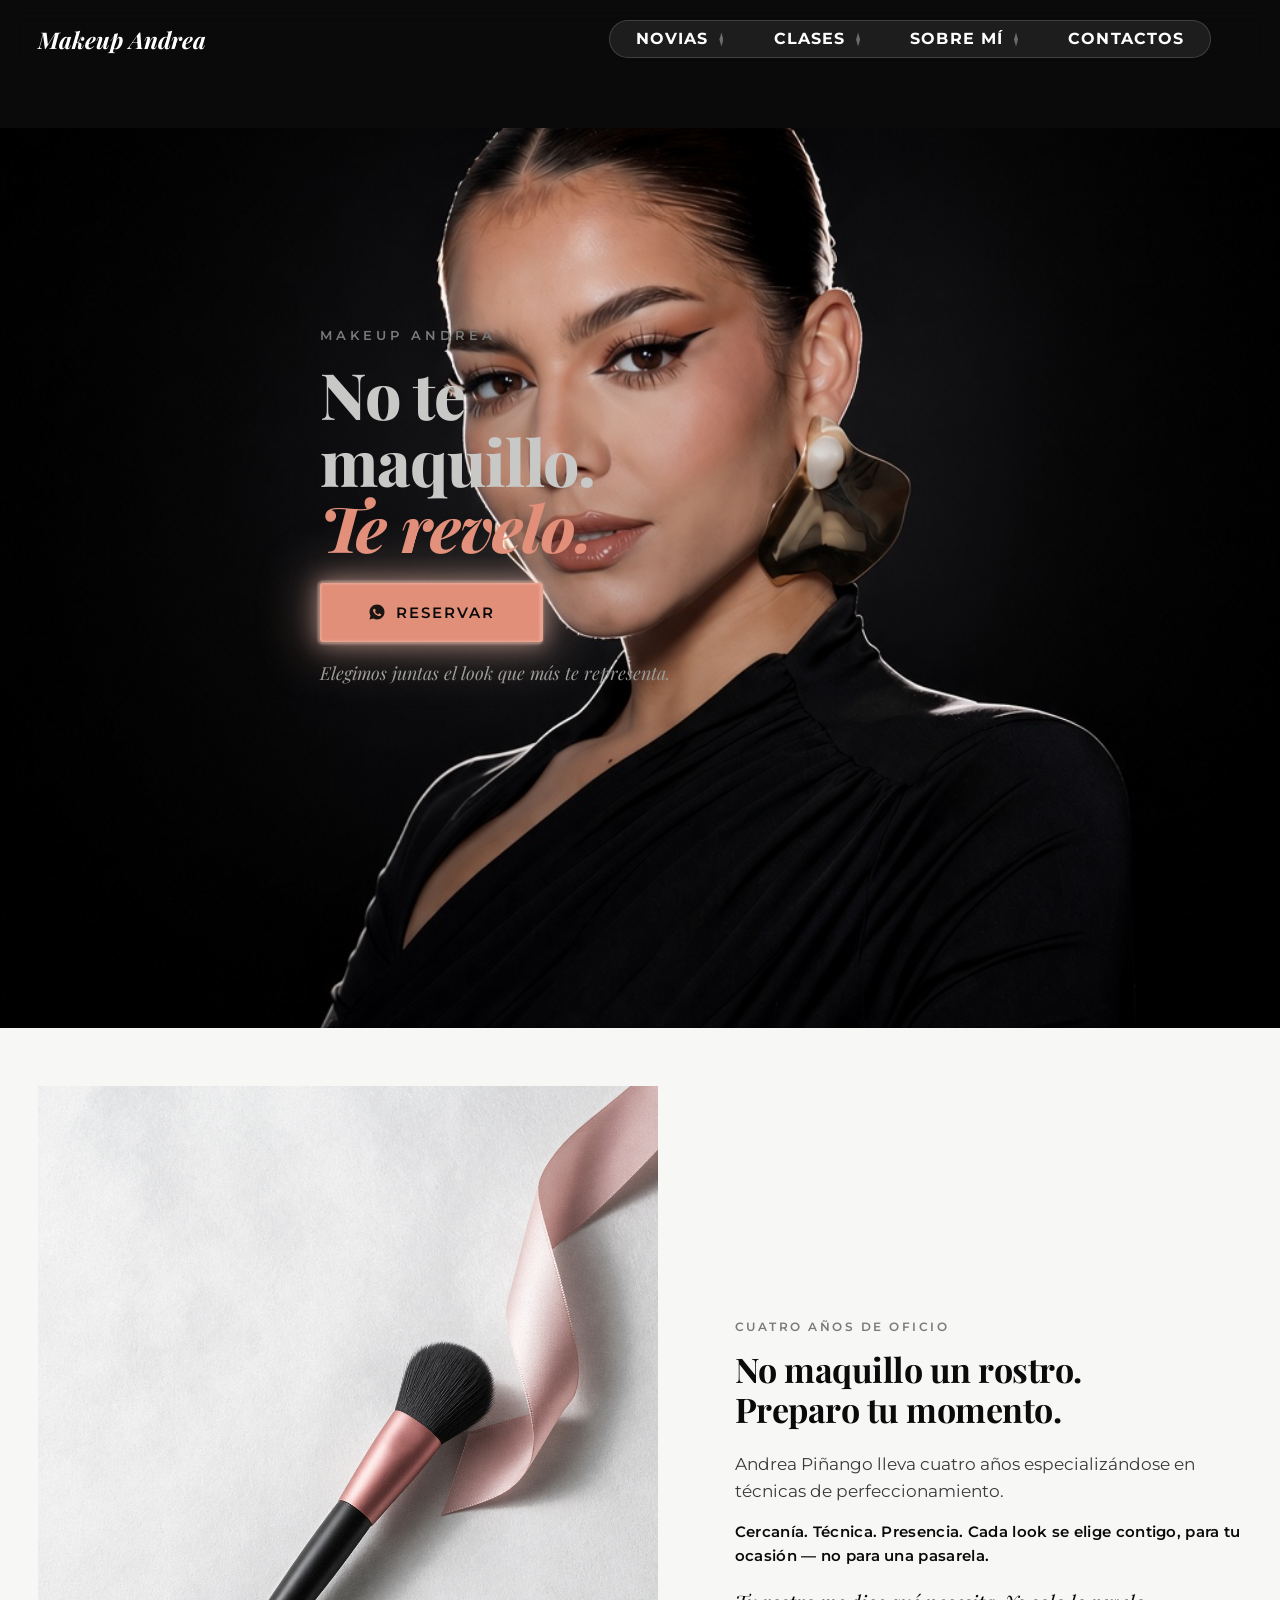
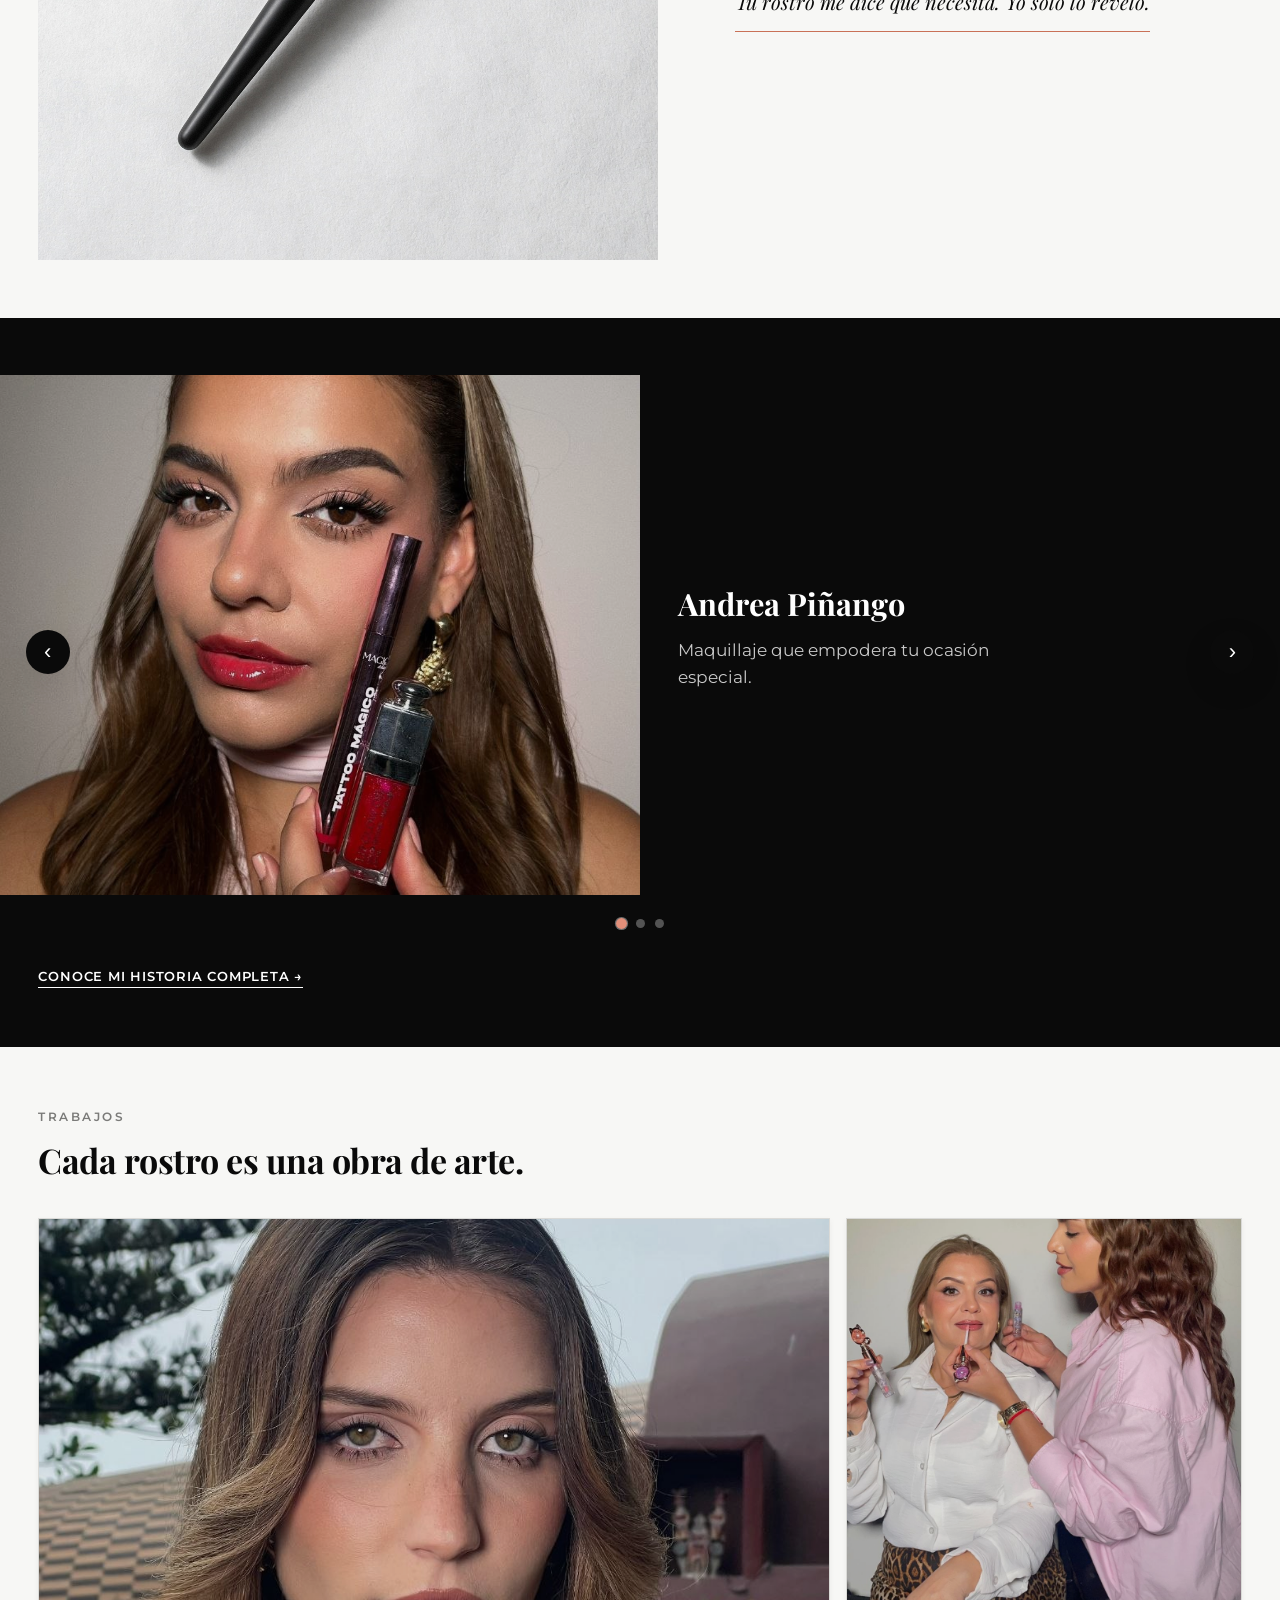
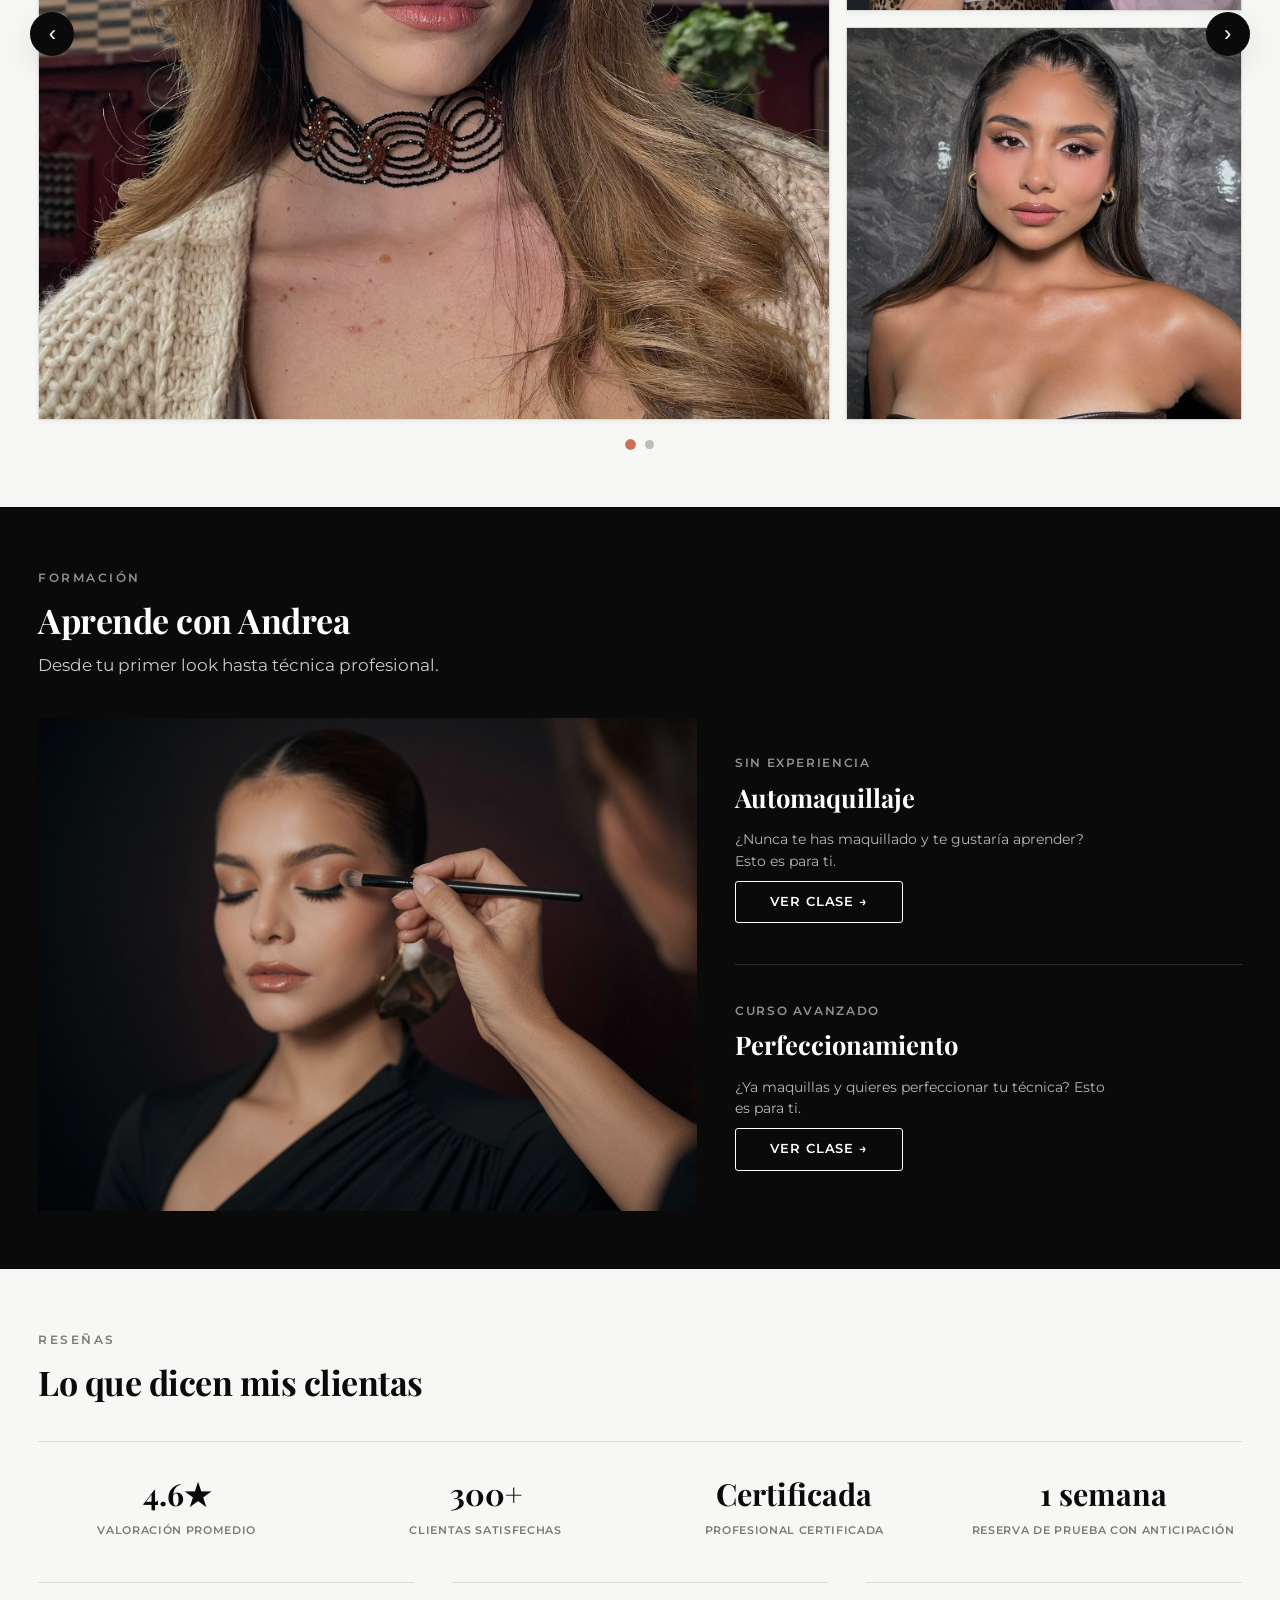
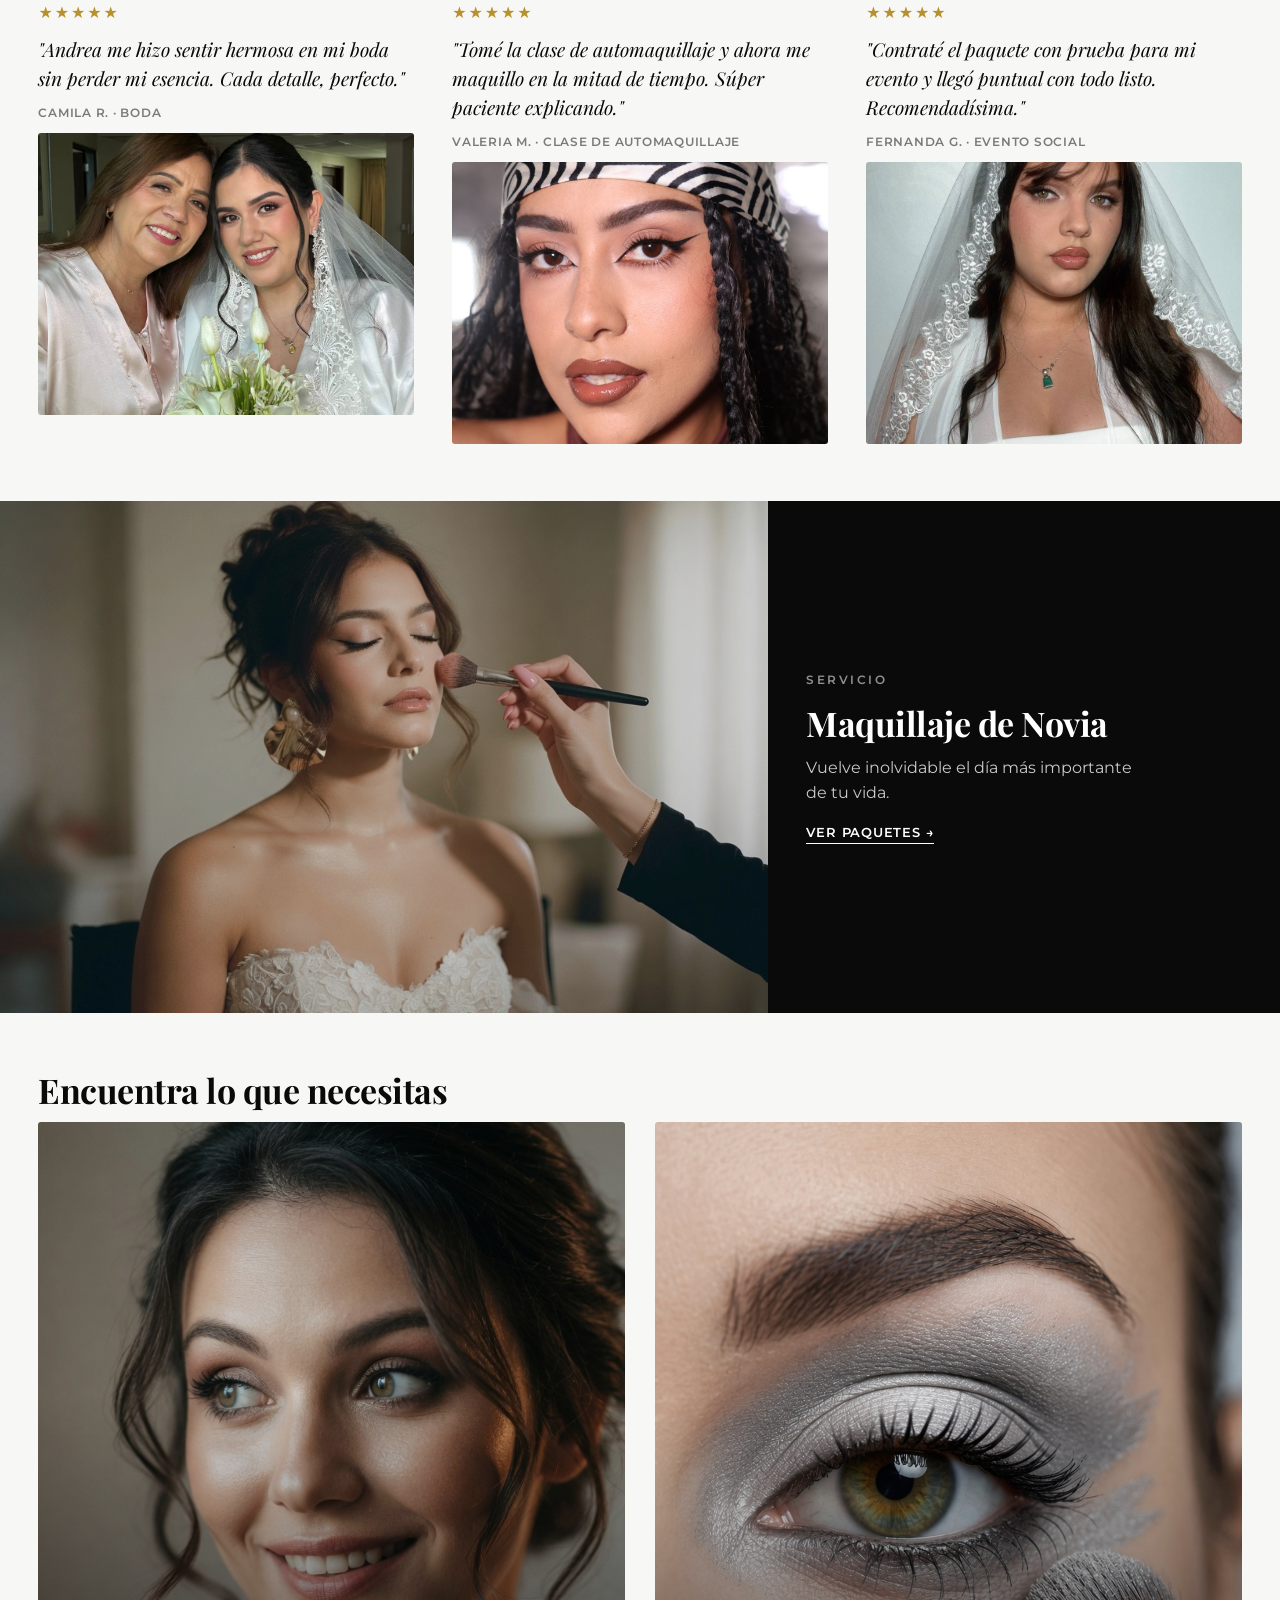
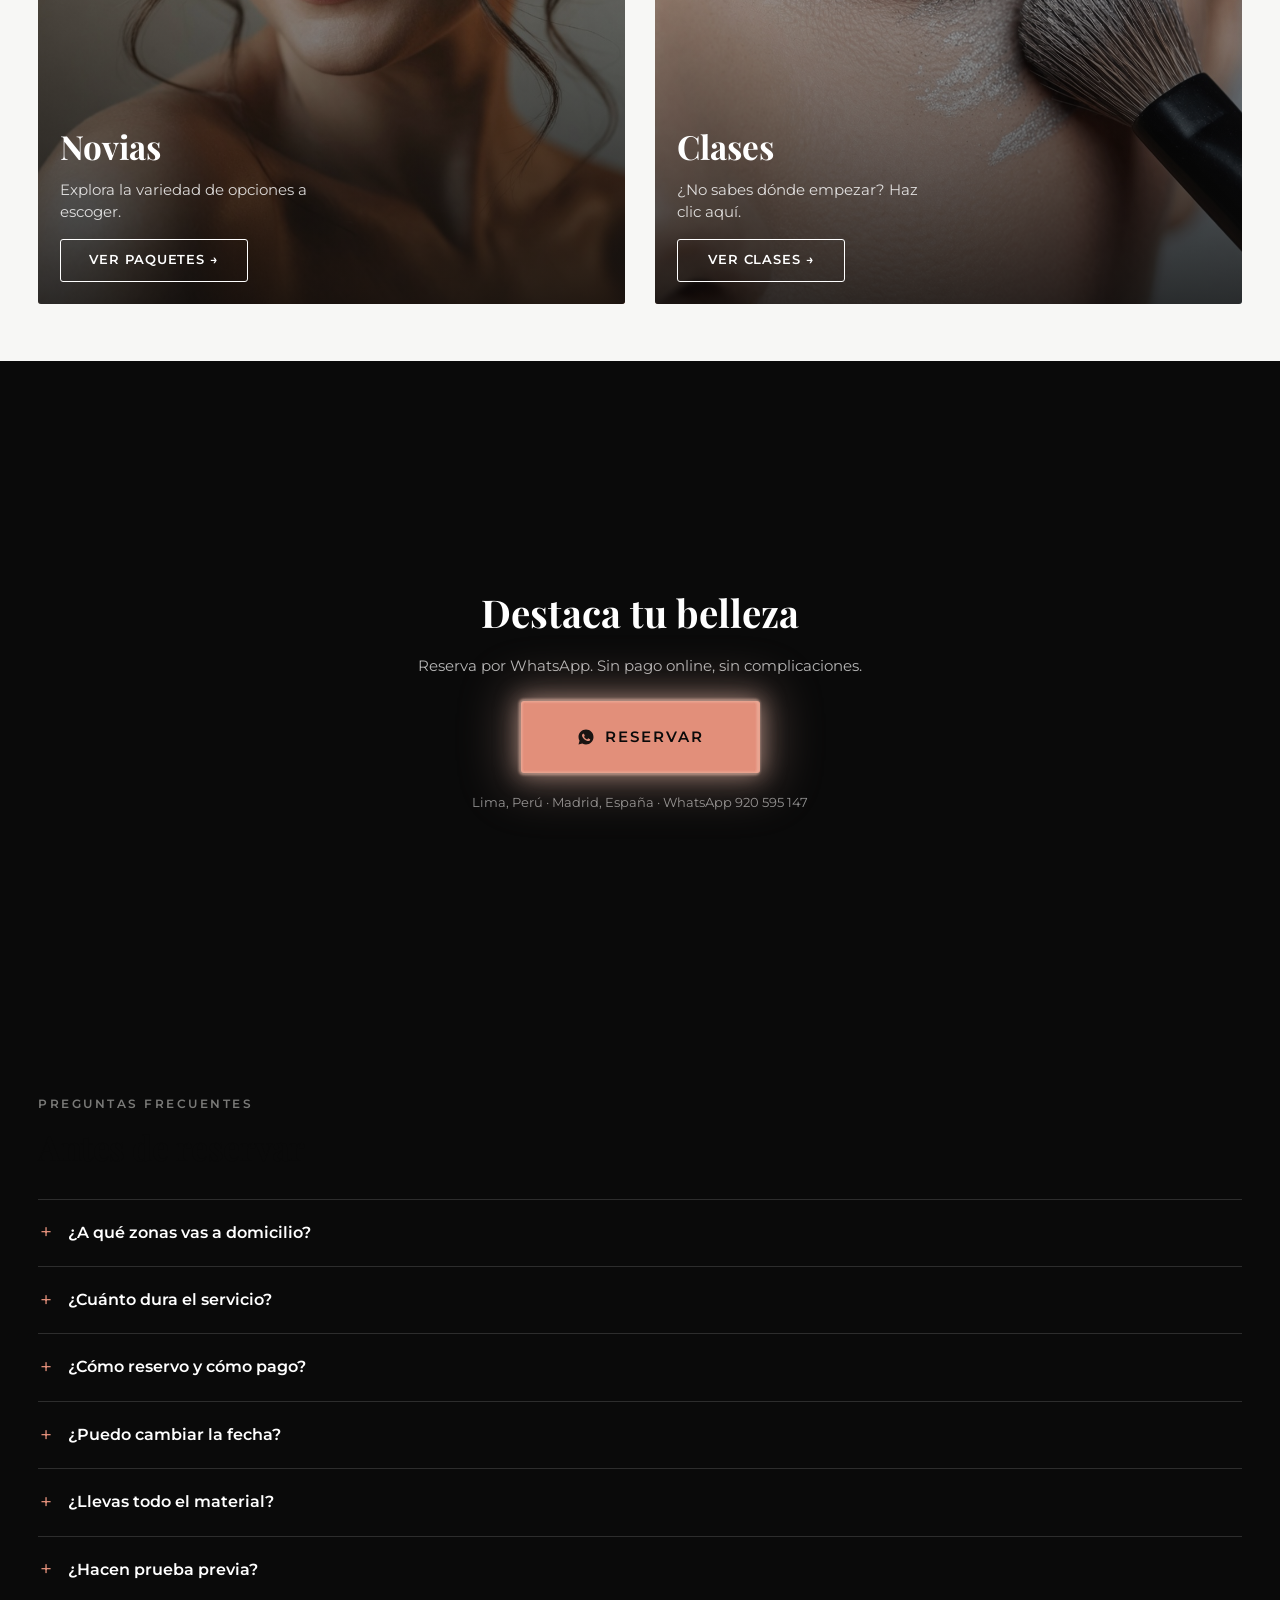
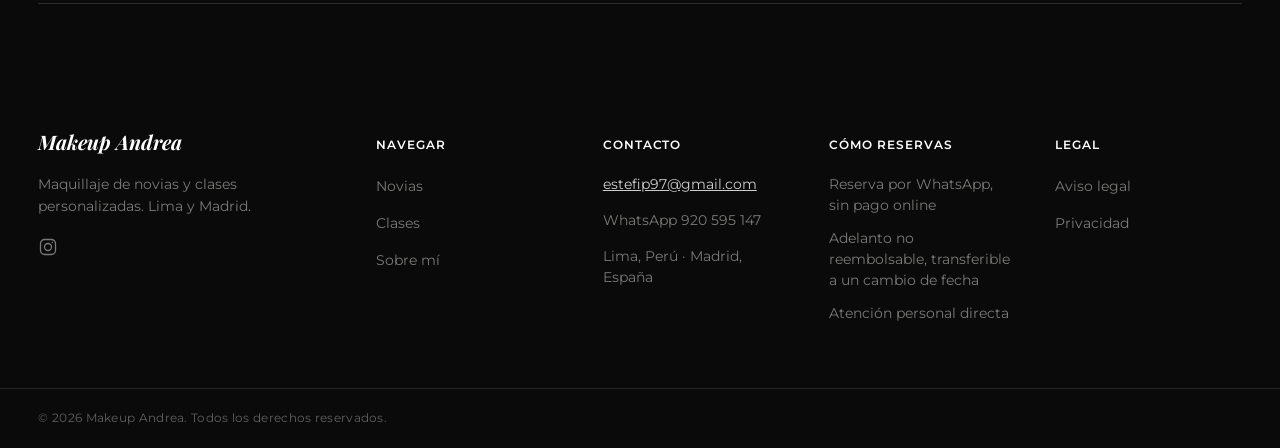
==== commit 42be70a9: "Sección Artista/Galería/Reseñas, token de acento unificado y nuevos assets Añade secciones de intro-" ====
--- a/index.html
+++ b/index.html
@@ -105,7 +105,7 @@
     <section class="artista-intro" id="artista-intro" data-bg="light" aria-labelledby="artista-titulo">
       <div class="container">
         <div class="artista__media">
-          <img src="assets/section-class-quien-soy/andrea-first-slide.webp" alt="[ALT_PENDIENTE]">
+          <img src="assets/section-class-artista-intro/1.webp" alt="[ALT_PENDIENTE]">
         </div>
         <div class="artista__intro">
           <span class="eyebrow">CUATRO AÑOS DE OFICIO</span>
@@ -194,8 +194,9 @@
          puede lograr css con grid-template-areas puro, sin JS nuevo. Reportado, no forzado —
          si Paul prefiere el carrusel real, es tarea aparte. Reutiliza el patrón "marco de papel
          cálido" (§10.3) vía la clase compartida `.marco-papel` (también en `.galeria-novias__item`
-         de novias.html). 6 imágenes — carpeta `section-class-galeria/` AÚN NO EXISTE, mismo patrón
-         de placeholder-de-ruta que ya usan `novias.html`/`clases.html`. -->
+         de novias.html). 6 imágenes reales conectadas (2026-08-09) — `section-class-galeria/1.webp`
+         a `6.webp` (nombrado por Paul con números simples, no `galeria-0N` como se asumía antes de
+         que la carpeta existiera; ajustado el `src` al nombre real). -->
     <section class="galeria" id="galeria" data-bg="light" aria-labelledby="galeria-titulo">
       <div class="container">
         <span class="eyebrow">Trabajos</span>
@@ -207,15 +208,15 @@
           <div class="galeria-carrusel__track" id="galeria-track">
             <!-- Slide 1 · molde NORMAL (grande-izq + 2-der) -->
             <div class="galeria-slide molde--normal is-active" data-slide="0" aria-hidden="false">
-              <div class="galeria__item marco-papel"><img src="assets/section-class-galeria/galeria-01.webp" alt="[ALT_PENDIENTE]" loading="lazy"></div>
-              <div class="galeria__item marco-papel"><img src="assets/section-class-galeria/galeria-02.webp" alt="[ALT_PENDIENTE]" loading="lazy"></div>
-              <div class="galeria__item marco-papel"><img src="assets/section-class-galeria/galeria-03.webp" alt="[ALT_PENDIENTE]" loading="lazy"></div>
+              <div class="galeria__item marco-papel"><img src="assets/section-class-galeria/1.webp" alt="[ALT_PENDIENTE]" loading="lazy"></div>
+              <div class="galeria__item marco-papel"><img src="assets/section-class-galeria/2.webp" alt="[ALT_PENDIENTE]" loading="lazy"></div>
+              <div class="galeria__item marco-papel"><img src="assets/section-class-galeria/3.webp" alt="[ALT_PENDIENTE]" loading="lazy"></div>
             </div>
             <!-- Slide 2 · molde REFLEJO (2-izq + grande-der) -->
             <div class="galeria-slide molde--reflejo" data-slide="1" aria-hidden="true">
-              <div class="galeria__item marco-papel"><img src="assets/section-class-galeria/galeria-04.webp" alt="[ALT_PENDIENTE]" loading="lazy"></div>
-              <div class="galeria__item marco-papel"><img src="assets/section-class-galeria/galeria-05.webp" alt="[ALT_PENDIENTE]" loading="lazy"></div>
-              <div class="galeria__item marco-papel"><img src="assets/section-class-galeria/galeria-06.webp" alt="[ALT_PENDIENTE]" loading="lazy"></div>
+              <div class="galeria__item marco-papel"><img src="assets/section-class-galeria/4.webp" alt="[ALT_PENDIENTE]" loading="lazy"></div>
+              <div class="galeria__item marco-papel"><img src="assets/section-class-galeria/5.webp" alt="[ALT_PENDIENTE]" loading="lazy"></div>
+              <div class="galeria__item marco-papel"><img src="assets/section-class-galeria/6.webp" alt="[ALT_PENDIENTE]" loading="lazy"></div>
             </div>
           </div>
 
@@ -308,7 +309,7 @@
             <blockquote class="resena-item__texto"><p>"Andrea me hizo sentir hermosa en mi boda sin perder mi esencia. Cada detalle, perfecto."</p></blockquote>
             <p class="resena-item__autor">Camila R. · Boda</p>
             <div class="resena-item__imagen">
-              <img src="assets/section-class-resenas/resena-01.webp" alt="[ALT_PENDIENTE — resultado del maquillaje de novia de Camila]" loading="lazy">
+              <img src="assets/section-class-resenas/1.webp" alt="[ALT_PENDIENTE — resultado del maquillaje de novia de Camila]" loading="lazy">
             </div>
           </article>
           <!-- FIN dato de muestra -->
@@ -318,7 +319,7 @@
             <blockquote class="resena-item__texto"><p>"Tomé la clase de automaquillaje y ahora me maquillo en la mitad de tiempo. Súper paciente explicando."</p></blockquote>
             <p class="resena-item__autor">Valeria M. · Clase de automaquillaje</p>
             <div class="resena-item__imagen">
-              <img src="assets/section-class-resenas/resena-02.webp" alt="[ALT_PENDIENTE — resultado del automaquillaje de Valeria]" loading="lazy">
+              <img src="assets/section-class-resenas/2.webp" alt="[ALT_PENDIENTE — resultado del automaquillaje de Valeria]" loading="lazy">
             </div>
           </article>
           <!-- FIN dato de muestra -->
@@ -328,7 +329,7 @@
             <blockquote class="resena-item__texto"><p>"Contraté el paquete con prueba para mi evento y llegó puntual con todo listo. Recomendadísima."</p></blockquote>
             <p class="resena-item__autor">Fernanda G. · Evento social</p>
             <div class="resena-item__imagen">
-              <img src="assets/section-class-resenas/resena-03.webp" alt="[ALT_PENDIENTE — resultado del maquillaje de evento de Fernanda]" loading="lazy">
+              <img src="assets/section-class-resenas/3.webp" alt="[ALT_PENDIENTE — resultado del maquillaje de evento de Fernanda]" loading="lazy">
             </div>
           </article>
           <!-- FIN dato de muestra -->
--- a/style.css
+++ b/style.css
@@ -22,11 +22,21 @@
      partido en dos según el fondo (regla 60/30/10, §2.1) — --accent-deep sobre
      CLARO, --accent-bright sobre OSCURO. --blush RETIRADO por completo (era
      "atmósfera cálida" — el sistema tinta es B/N + un único acento, sin
-     lavados de color secundarios; brief §0 lo pide explícitamente). */
+     lavados de color secundarios; brief §0 lo pide explícitamente).
+
+     REPINTADO SALMÓN (MA-C32, instrucción directa de Paul, sustituye el
+     rosewood de MA-C12 como "el sello" del sitio — MA-C12 decía "SE CONSERVA
+     sin cambios", esta instrucción nueva y explícita lo reemplaza a
+     propósito, no es un descuido). Un único cambio de VALOR en estos 2
+     tokens propaga el salmón a TODO lo que ya consumía accent-deep/
+     accent-bright sin tocar cada selector: hero__sello, dots de los 2
+     carruseles, "+"/"−" del acordeón FAQ, hovers de tarjetas/links
+     (servicio-card, credencial, artista, novias-promo, carrusel__arrow),
+     selector-card__level, botones automaquillaje/reserva-novias/paquete. */
   --bg-light:      #F7F7F5;   /* Blanco papel FRÍO — fondos claros, nunca blanco puro #fff */
   --bg-dark:       #0A0A0A;   /* Negro tinta casi puro — fondos oscuros, también alias de texto principal, ver --text-ink */
-  --accent-deep:   #6B2737;   /* Rosewood — "el sello", ÚNICO acento del sitio. SE CONSERVA sin cambios (brief §0/§2: es lo que separa el sitio de AP Beauty — no tocar por "consistencia fría") */
-  --accent-bright: #8E3A4C;   /* Rosewood sobre fondo OSCURO — un punto más luminoso que accent-deep para leerse contra el negro, pero más oscuro que el dusty rose sakura anterior (ya no hace falta "empolvarlo": el negro pleno le da rango de sobra) */
+  --accent-deep:   #C97157;   /* Salmón profundo — uso sobre CLARO. Valor dado literalmente por Paul como "hover/activo, un punto más profundo" del salmón medio; se usa aquí como variante de mayor contraste porque además de servir de hover, funciona sola sobre --bg-light (~3.4:1 con texto 700/1rem, umbral de texto grande) donde el salmón medio solo (accent-bright) no alcanza contraste (~2.1:1) */
+  --accent-bright: #E28F7A;   /* Salmón medio — "el sello", ÚNICO acento del sitio (reemplaza rosewood). Uso sobre OSCURO (~6.7:1 contra --bg-dark, de sobra) */
   --ink-mid:       #3A3A3C;   /* gris tinta medio — jerarquía intermedia entre negro pleno y blanco papel, nuevo en este sistema (brief §2.1, "ahora SÍ se puede jerarquizar fuerte") */
   --paper-line:    #DADAD7;   /* líneas de marco/registro sobre papel frío — reemplaza --blush como borde de .marco-papel/.galeria-novias__item (brief §3A, "marcos de registro") */
   --text-muted:    #7A7A78;   /* eyebrows, etiquetas, microtexto — gris FRÍO (antes cálido) */
@@ -34,21 +44,34 @@
   --silver-dim:    #9A9A98;   /* plata apagado — texto secundario/itálica de voz sobre --bg-dark */
   --star-gold:     #B8912F;   /* estrellas de rating en .resena-item__estrellas (MA-C26) — convención universal de rating, no compite como "acento de marca" (regla 60/30/10 sigue siendo solo rosewood) */
 
-  /* Rosa eléctrico "glowing" (MA-C27, petición directa de Paul) — SOLO para los
-     2 CTA de conversión más importantes del sitio (hero + cierre de FAQ), un
-     tratamiento deliberadamente fuera del sistema rosewood/60-30-10 para que
-     esos 2 botones destaquen por diseño, no un reemplazo del acento de marca. */
-  --cta-glow:       #FF2E7A;
-  --cta-glow-hover: #E01E64;
-
-  /* Derivados — recalculados para la paleta tinta (antes derivados de sakura,
-     MA-C8). accent-deep no cambió de valor → su hover tampoco (mismo cálculo
-     que MA-C6/MA-C8). accent-bright-hover SÍ se recalcula sobre el nuevo valor
-     más oscuro. bg-light-alt/border-light pasan de tinte cálido (hacia
-     --blush, retirado) a gris neutro frío, coherente con --paper-line. */
+  /* Glow del CTA (MA-C27, ajustado a salmón en MA-C32) — SOLO para los 2 CTA
+     de conversión más importantes del sitio (hero + cierre). MA-C27 lo sacó
+     a propósito del sistema rosewood/60-30-10 con un rosa eléctrico propio
+     (#FF2E7A) para que destacaran por diseño. MA-C32 (instrucción directa de
+     Paul, "reemplaza el rosa eléctrico actual") pide colapsar ESE color
+     también al salmón — se alían literalmente a accent-bright/-hover en vez
+     de llevar un hex propio: ahora es realmente "UN token" el que gobierna
+     todo el acento del sitio, CTA incluido, tal como pidió el punto 1. */
+  --cta-glow:       var(--accent-bright);
+  --cta-glow-hover: var(--accent-bright-hover);
+  /* Halo del glow — un salmón más CLARO/translúcido que el propio botón, para
+     que el pulso se lea como luz irradiando y no como un borde duro del
+     mismo color del relleno (punto 2 de MA-C32). Tono claro fijo, no derivado
+     por cálculo — mismo criterio que --silver/--silver-dim (tonos de rango
+     manual, no fórmula). */
+  --cta-glow-halo:  #F4C2B0;
+
+  /* Derivados — recalculados para el salmón (MA-C32). accent-bright-hover usa
+     el valor EXACTO que dio Paul ("hover/activo, un punto más profundo": el
+     mismo #C97157 que ya es --accent-deep — no es casualidad ni duplicado
+     por error, es que su "profundo" y nuestro "variante de fondo claro"
+     convergen en el mismo tono). accent-deep-hover se calcula oscureciendo
+     ese mismo profundo un ~20% más (mismo % que se usaba antes en rosewood),
+     no lo dio Paul explícitamente. bg-light-alt/border-light sin cambios,
+     no dependen del acento. */
   --text-ink:           var(--bg-dark);   /* alias semántico: texto principal sobre fondo claro */
-  --accent-deep-hover:  #56212B;          /* rosewood oscurecido, :hover sobre relleno accent-deep (accent-deep no cambió de valor → el hover se mantiene igual) */
-  --accent-bright-hover:#722E3D;          /* rosewood-oscuro aún más oscurecido, :hover sobre relleno accent-bright (recalculado sobre el nuevo #8E3A4C, mismo % de oscurecimiento que accent-deep→accent-deep-hover) */
+  --accent-deep-hover:  #A15A46;          /* salmón profundo oscurecido ~20%, :hover sobre relleno accent-deep */
+  --accent-bright-hover:#C97157;          /* = --accent-deep; valor dado literalmente por Paul como hover del salmón medio */
   --bg-light-alt:       #EBEBE9;          /* relleno de tarjetas sobre fondo claro (paquete-bloque, selector-card…) — gris neutro frío, ya no tinte cálido hacia --blush (retirado) */
   --border-light:       #DADAD7;          /* líneas/bordes sutiles sobre fondo claro — mismo valor que --paper-line (misma familia "línea sobre papel frío"); token separado por sitio de uso, no por color */
 
@@ -210,24 +233,80 @@
    flex-shrink:0 para que no ceda espacio si el header se aprieta. Como
    .header-logo tiene margin-right:auto (empuja todo el resto a la derecha),
    fijar el 50% aquí deja el cluster ocupando la mitad derecha real del header,
-   justo antes de .header-right (hoy solo el botón de menú, área mínima). */
-.nav-cluster { display: flex; flex: 0 0 50%; flex-shrink: 0; justify-content: space-between; gap: clamp(16px, 2vw, 32px); }
+   justo antes de .header-right (hoy solo el botón de menú, área mínima).
+
+   PÍLDORA GLASS (MA-C32, instrucción directa de Paul, punto 3) — encapsula
+   solo el grupo de nav, el wordmark queda fuera a propósito (vive en
+   .header-logo, hermano de este elemento, no dentro). radius:999px es LOCAL
+   a este elemento — no toca --radius-pill (fijo en 3px a propósito en todo
+   el resto del sitio, brief §10.5 "nada de radius-pill:50px en botones/
+   cards"): la píldora es una excepción puntual de este patrón nuevo, no un
+   cambio del sistema de esquinas editorial. Fondo/borde en 2 variantes
+   (blanco-glass / negro-glass) porque el header es adaptativo — mismo gancho
+   `.site-header--on-light` que ya usa el resto de este bloque, así la
+   píldora nunca desaparece contra fondos claros ni se ve sucia sobre negro.
+   --nav-gap guarda el gap como variable propia (no solo la propiedad) para
+   que el divisor rómbico de abajo pueda centrarse en él vía calc(). */
+.nav-cluster {
+  display: flex; flex: 0 0 50%; flex-shrink: 0; justify-content: space-between;
+  --nav-gap: clamp(16px, 2vw, 32px);
+  gap: var(--nav-gap);
+  padding: 10px clamp(18px, 2vw, 28px);
+  border-radius: 999px;
+  background: rgba(255,255,255,.08);
+  border: 1px solid rgba(255,255,255,.16);
+  backdrop-filter: blur(10px) saturate(140%);
+  -webkit-backdrop-filter: blur(10px) saturate(140%);
+  transition: background .25s ease, border-color .25s ease;
+}
+.site-header--on-light .nav-cluster {
+  background: rgba(10,10,10,.05);
+  border-color: rgba(10,10,10,.10);
+}
 .nav-link {
   /* Negrita (revisión §5: "señal clara de clicable, ve directo") + más grande
      (MA-C16, "hacerlos más grande" — antes .82rem) para llenar con criterio
-     el 50% de ancho nuevo, no solo repartir el espacio con gaps enormes. */
+     el 50% de ancho nuevo, no solo repartir el espacio con gaps enormes.
+     position:relative (MA-C32) — ancla el divisor rómbico de ::after. */
+  position: relative;
   font: 700 1rem/1 var(--font-body); letter-spacing: .07em; text-transform: uppercase;
   color: #fff; text-decoration: none; transition: color .25s ease;
 }
 .site-header--on-light .nav-link { color: var(--text-ink); }
-/* Acento en hover/activo — vuelve a usar la regla 60/30/10 del resto del
-   sitio ahora que el estado es real (clase JS), no un blend impredecible:
-   accent-bright sobre el header oscuro por defecto, accent-deep cuando
-   `.site-header--on-light` indica que hay una sección clara detrás. */
-.nav-link:hover { color: var(--accent-bright); }
+/* Hover — MISMO salmón sobre header oscuro Y claro (MA-C32, punto 5: petición
+   textual "el salmón contrasta en los dos", resuelve el hover sin depender
+   del fondo). Antes usaba accent-bright/accent-deep como el resto de la
+   regla 60/30/10 (2 tonos distintos según fondo) — se rompe ADREDE solo acá:
+   --accent-deep (#C97157) es el salmón más profundo de los 2, es el único de
+   los dos con contraste real contra --bg-light (~3.4:1) y también se lee
+   bien contra --bg-dark (~4.1:1), así que es el que se usa fijo en ambos
+   estados. El texto en REPOSO sigue adaptándose por initAdaptiveHeader.js —
+   eso no se toca, solo se añade este :hover. */
+.nav-link:hover { color: var(--accent-deep); }
 .site-header--on-light .nav-link:hover { color: var(--accent-deep); }
 .nav-link--active { border-bottom: 2px solid var(--accent-bright); padding-bottom: 4px; }
 .site-header--on-light .nav-link--active { border-bottom-color: var(--accent-deep); }
+
+/* Divisores romboidales entre ítems de nav (MA-C32, punto 4) — pseudo-elemento
+   en el link ANTERIOR a cada hueco (`:not(:last-child)`, nunca hay uno tras
+   "Contactos"), centrado en el gap vía calc(var(--nav-gap)/-2) + translateX
+   50% de su propio ancho, así queda en el punto medio real del hueco sin
+   importar el valor fluido de --nav-gap. clip-path (no rotate:45deg) porque
+   la forma pedida es angosta y ALTA (rombo, puntas arriba/abajo) — rotar un
+   rectángulo no-cuadrado 45° lo dejaría en diagonal, no vertical. Nunca toca
+   el borde de la píldora: solo existe ENTRE links, la píldora tiene su propio
+   padding lateral antes del primer/después del último. */
+.nav-link:not(:last-child)::after {
+  content: "";
+  position: absolute; top: 50%; right: calc(var(--nav-gap) / -2);
+  transform: translate(50%, -50%);
+  width: 4px; height: 14px;
+  clip-path: polygon(50% 0%, 100% 50%, 50% 100%, 0% 50%);
+  background: rgba(255,255,255,.35);
+  pointer-events: none;
+  transition: background .25s ease;
+}
+.site-header--on-light .nav-link:not(:last-child)::after { background: rgba(10,10,10,.22); }
 
 /* .header-cta__icon sigue viva — reutilizada por .hero__cta-btn y .cierre__cta,
    no es huérfana pese a que el botón del header (.header-cta) ya no existe en
@@ -343,19 +422,35 @@
 .hero h1 { font-family: var(--font-display); font-size: clamp(2.2rem, 5.5vw, 4rem); font-weight: 800; line-height: 1.04; letter-spacing: -1px; color: var(--silver); margin: 0 0 22px; }
 .hero__sello { font-style: italic; color: var(--accent-bright); }
 .hero__cta-btn.btn-editorial { display: inline-flex; align-items: center; gap: 10px; padding: 18px 48px; font-size: 15px; letter-spacing: 2px; border: none; }
-/* Rosa eléctrico "glowing" + ondas pulsantes (MA-C27, petición directa de Paul,
+/* Glow salmón + ondas pulsantes (MA-C27, ajustado a salmón/lento en MA-C32,
    compartido con .faq__cta-btn) — glow vía box-shadow difuso, ondas vía 2
    pseudo-elementos con anillo que escala y se desvanece en loop, desfasados
    entre sí (::after arranca a mitad de ciclo) para que nunca se vea vacío.
    100% CSS, no necesita JS: es un efecto ambiental que llama la atención hacia
    el botón, no una animación disparada por el clic (eso sí sería JS — ripple
-   Material-style con coordenadas del puntero — pero no es lo que se pidió). */
+   Material-style con coordenadas del puntero — pero no es lo que se pidió).
+
+   MA-C32 (instrucción directa de Paul, punto 2) — 3 ajustes sobre el
+   mecanismo ya existente, no un rediseño: (a) box-shadow y anillos pasan de
+   rosa eléctrico (#FF2E7A, rgba hardcodeada del hex viejo) a --cta-glow-halo
+   (#F4C2B0, salmón CLARO, más claro que el propio --cta-glow del relleno —
+   "el halo debe leerse como luz", un halo del mismo tono que el relleno se
+   lee más como borde que como luz irradiando); (b) `filter:blur` en el
+   anillo + `inset:-1px` (antes `inset:0` pegado al borde del botón) para que
+   el anillo salga difuso desde el arranque, no nítido — refuerza la lectura
+   de "luz" en vez de "borde duro"; (c) ciclo de 2.4s→2.8s y delay 1.2s→1.4s
+   (proporcional), dentro del rango 2.5–3s pedido ("que respire, no que
+   parpadee"). Accesibilidad YA resuelta desde MA-C27/28 vía el bloque
+   `@media(prefers-reduced-motion:reduce)` de abajo (equivalente funcional al
+   `no-preference` que pide el punto 2: con `reduce` el anillo ni siquiera se
+   pinta, `display:none` — no hace falta re-envolver la regla base, el
+   resultado para quien pide menos movimiento es el mismo, cero pulso). */
 .hero__cta-btn.btn-editorial,
 .faq__cta-btn.btn-editorial {
   position: relative;
   background: var(--cta-glow);
   color: var(--bg-dark);
-  box-shadow: 0 0 20px 2px rgba(255,46,122,.55), 0 0 44px 10px rgba(255,46,122,.3);
+  box-shadow: 0 0 22px 3px rgba(244,194,176,.5), 0 0 50px 14px rgba(244,194,176,.26);
 }
 .hero__cta-btn.btn-editorial:hover,
 .faq__cta-btn.btn-editorial:hover {
@@ -364,18 +459,19 @@
 }
 .hero__cta-btn.btn-editorial::before, .hero__cta-btn.btn-editorial::after,
 .faq__cta-btn.btn-editorial::before, .faq__cta-btn.btn-editorial::after {
-  content: ""; position: absolute; inset: 0; border-radius: inherit;
-  border: 2px solid var(--cta-glow);
-  animation: cta-pulse-ring 2.4s ease-out infinite;
+  content: ""; position: absolute; inset: -1px; border-radius: inherit;
+  border: 1.5px solid var(--cta-glow-halo);
+  filter: blur(1.5px);
+  animation: cta-pulse-ring 2.8s ease-out infinite;
   pointer-events: none;
 }
-.hero__cta-btn.btn-editorial::after, .faq__cta-btn.btn-editorial::after { animation-delay: 1.2s; }
-/* Palpitación reducida (MA-C28, feedback directo de Paul: "reduce un poco la
-   intensidad") — escala máxima de 1.9→1.45 y opacidad de arranque de .6→.4,
-   anillo más sutil sin perder el efecto. */
+.hero__cta-btn.btn-editorial::after, .faq__cta-btn.btn-editorial::after { animation-delay: 1.4s; }
+/* Palpitación reducida (MA-C28) y suavizada de nuevo (MA-C32) — escala máxima
+   1.9→1.45 (MA-C28) →1.4 (MA-C32, marginal) y opacidad de arranque .6→.4
+   (MA-C28), anillo sutil que respira sin perder el efecto. */
 @keyframes cta-pulse-ring {
-  0%   { transform: scale(1);    opacity: .4; }
-  100% { transform: scale(1.45); opacity: 0; }
+  0%   { transform: scale(1);   opacity: .35; }
+  100% { transform: scale(1.4); opacity: 0; }
 }
 @media (prefers-reduced-motion: reduce) {
   .hero__cta-btn.btn-editorial::before, .hero__cta-btn.btn-editorial::after,
@@ -621,6 +717,19 @@
 }
 .carrusel__media { position: relative; overflow: hidden; background: rgba(255,255,255,.06); }
 .carrusel__media img { position: absolute; inset: 0; width: 100%; height: 100%; object-fit: cover; display: block; }
+/* 3er slide (MA-F16, "Formación internacional") — foto real 1:1, distinta a los
+   otros 2 slides (ya vienen recortadas/apaisadas de origen). `.carrusel__media`
+   siempre es más ancho que alto (fila del grid en desktop, `min-height` fijo en
+   móvil) — cover sobre un cuadrado ahí recorta VERTICAL, y con el
+   `object-position` por defecto (50% 50%, centrado) el recorte se reparte
+   arriba/abajo por igual: como en esta foto las 3 personas arrancan muy cerca
+   del borde superior (~6% del alto), ese reparto ya corta parte de las cabezas
+   — petición directa de Paul. `top` (recorta SOLO por abajo, nunca por arriba)
+   conserva cabezas/torso completos de los 3 y solo sacrifica algo de piernas/
+   pies, que es lo prescindible del encuadre. Scoped a este slide únicamente
+   (`data-slide="2"`) — los otros 2 slides no tienen este problema, no hace
+   falta tocar la regla general de arriba. */
+.carrusel__slide[data-slide="2"] .carrusel__media img { object-position: top; }
 .carrusel__content {
   display: flex; flex-direction: column; justify-content: center; align-items: flex-start;
   max-width: 460px;
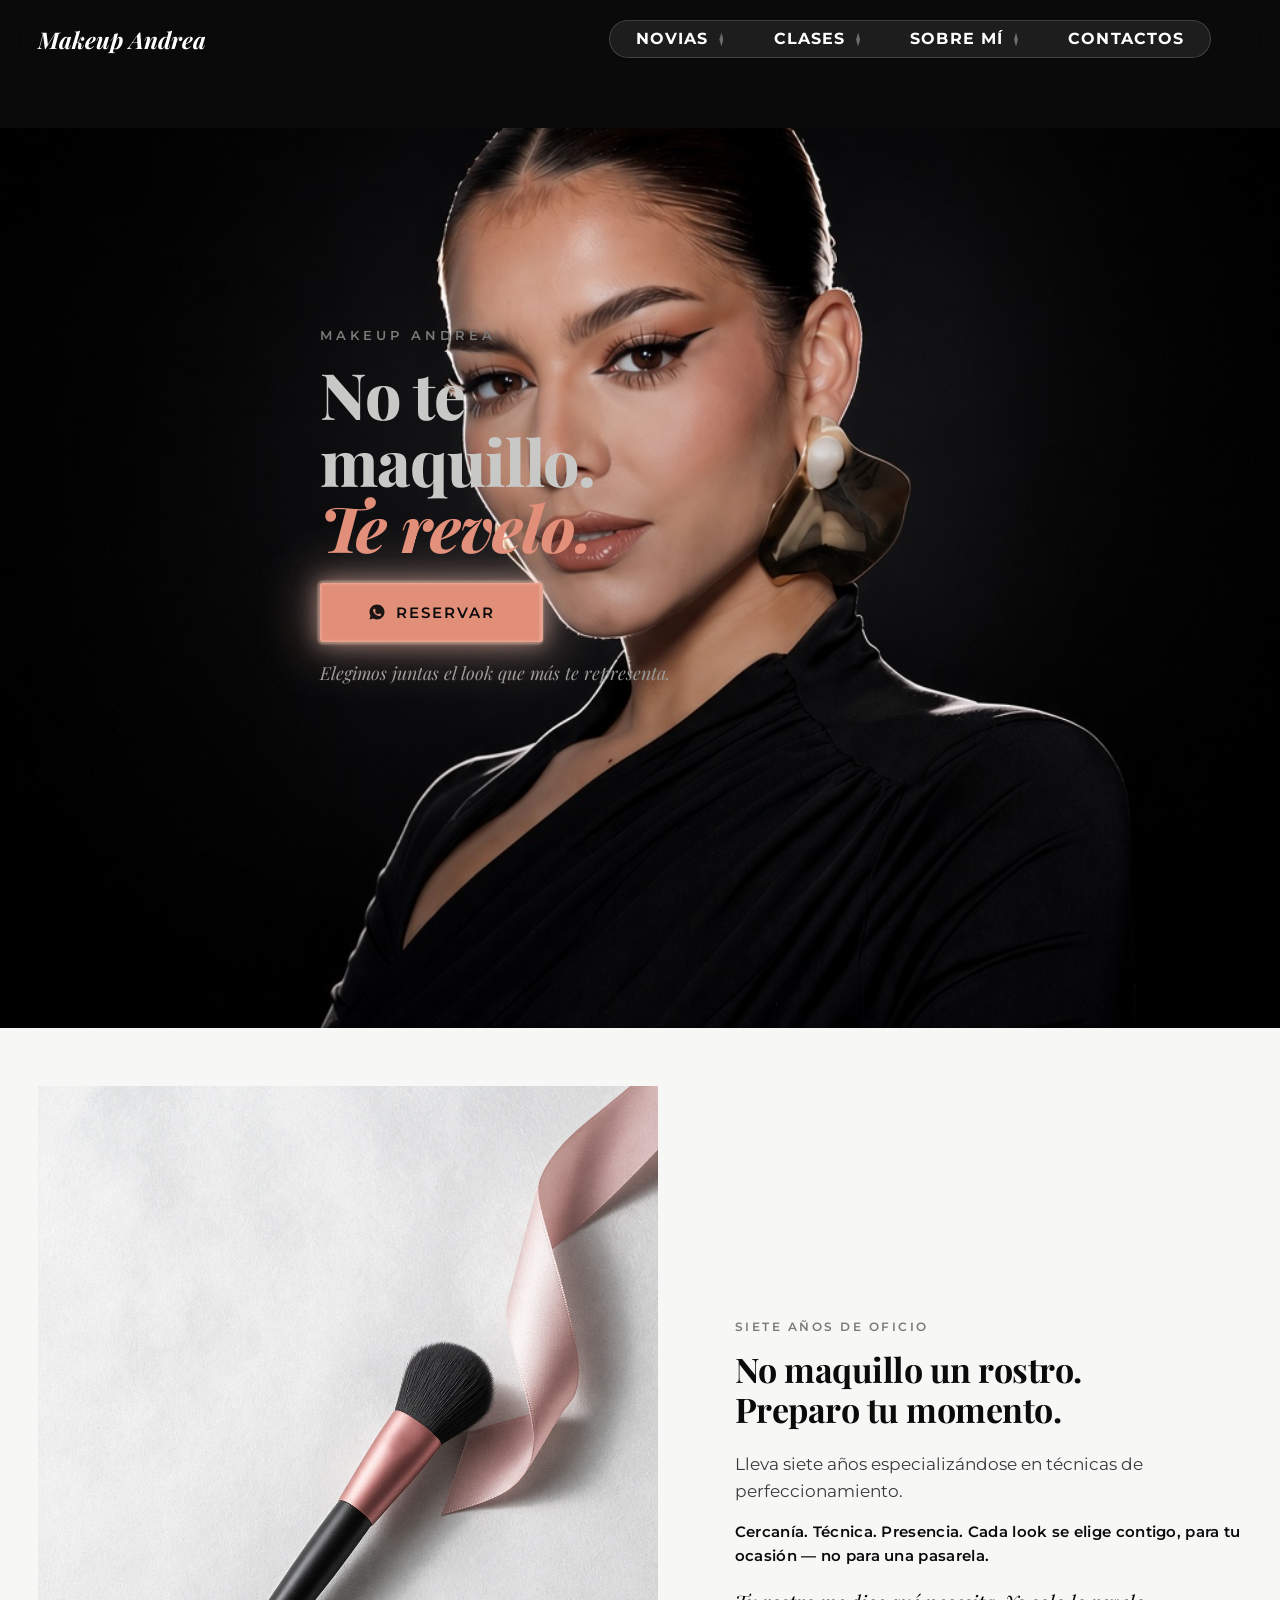
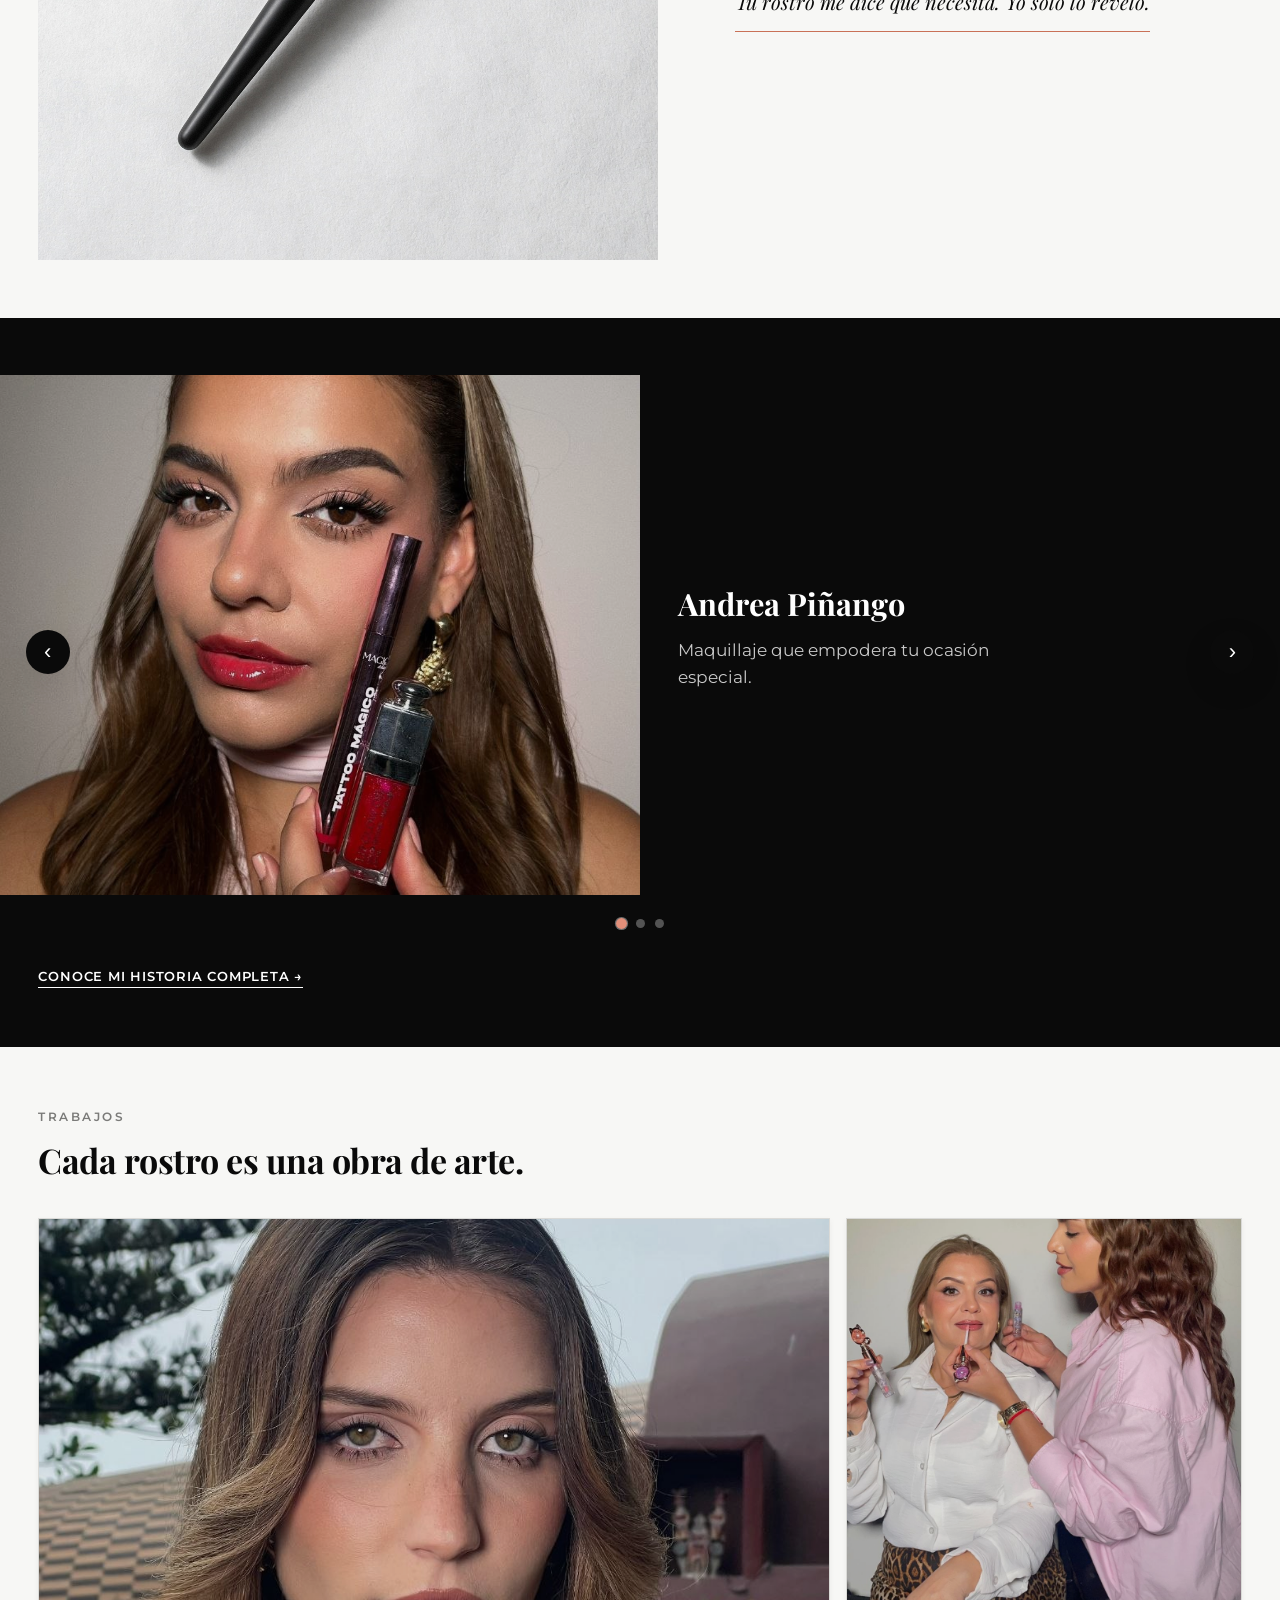
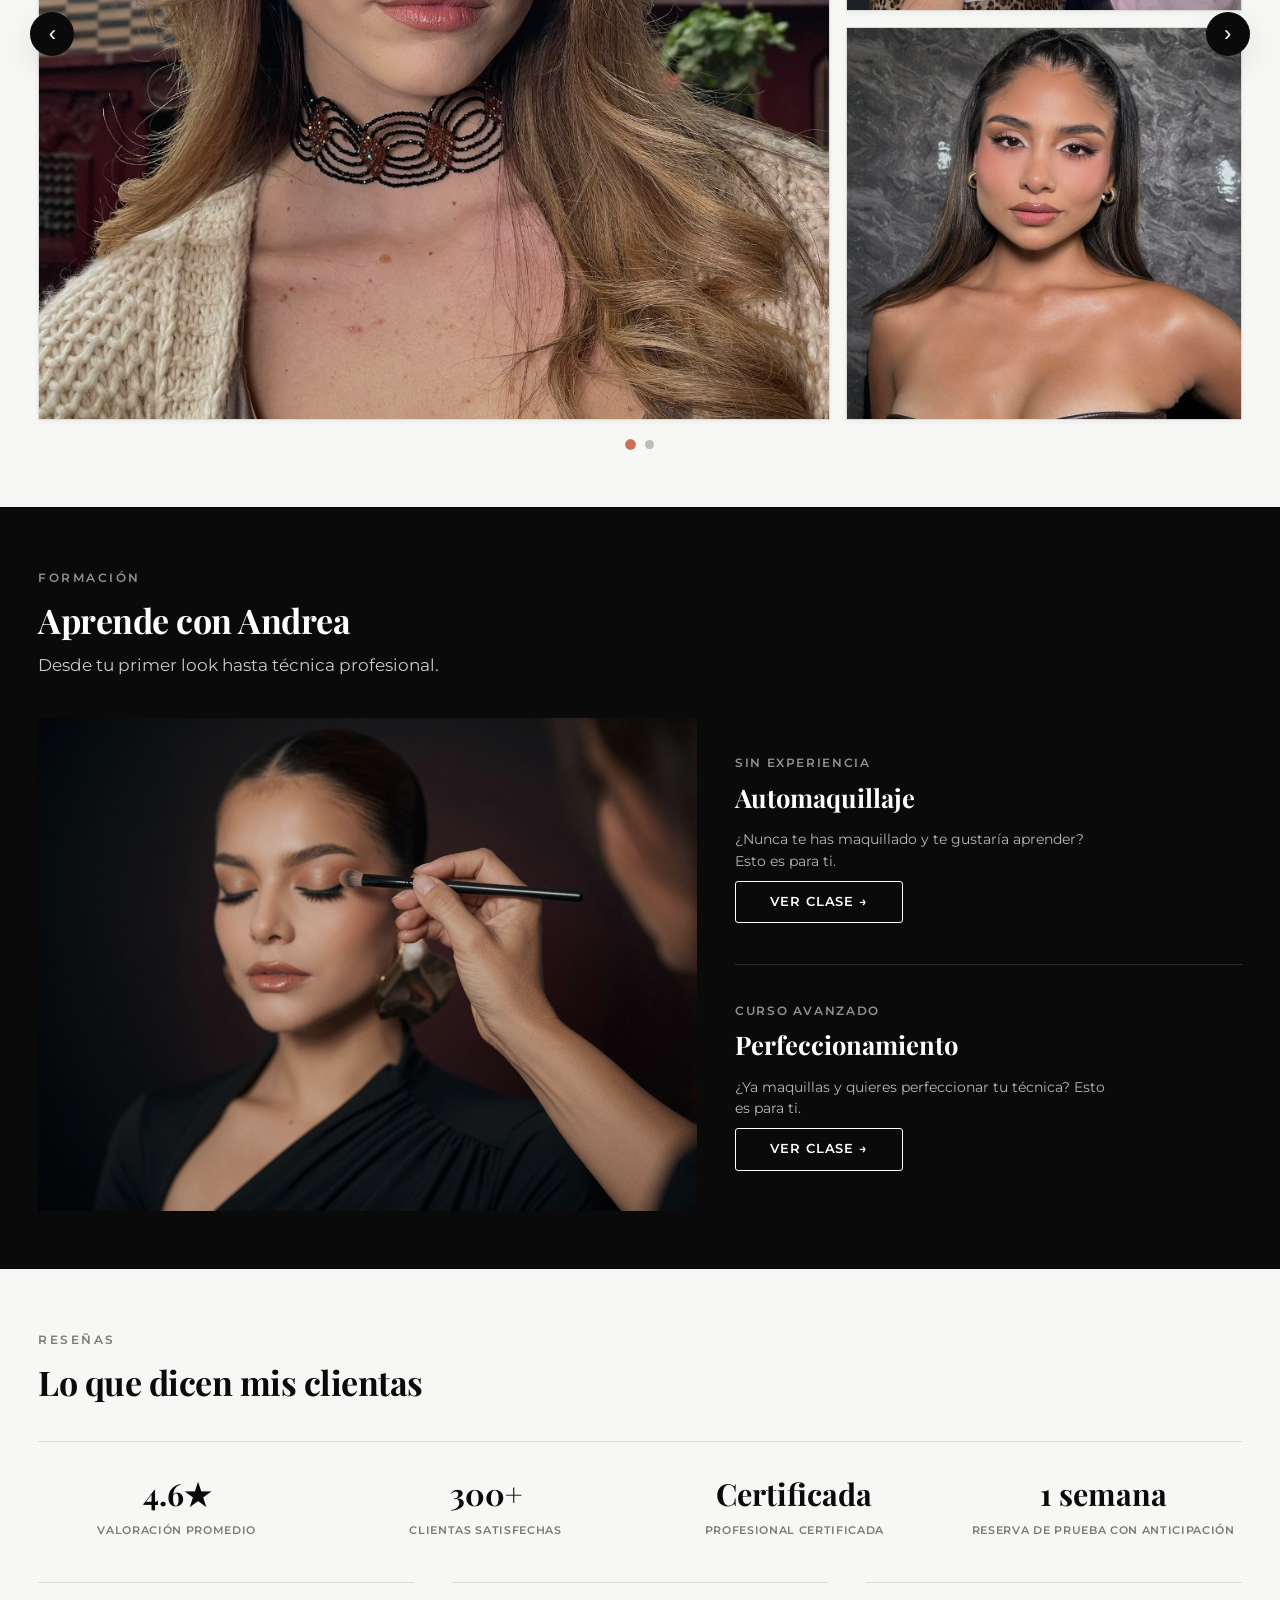
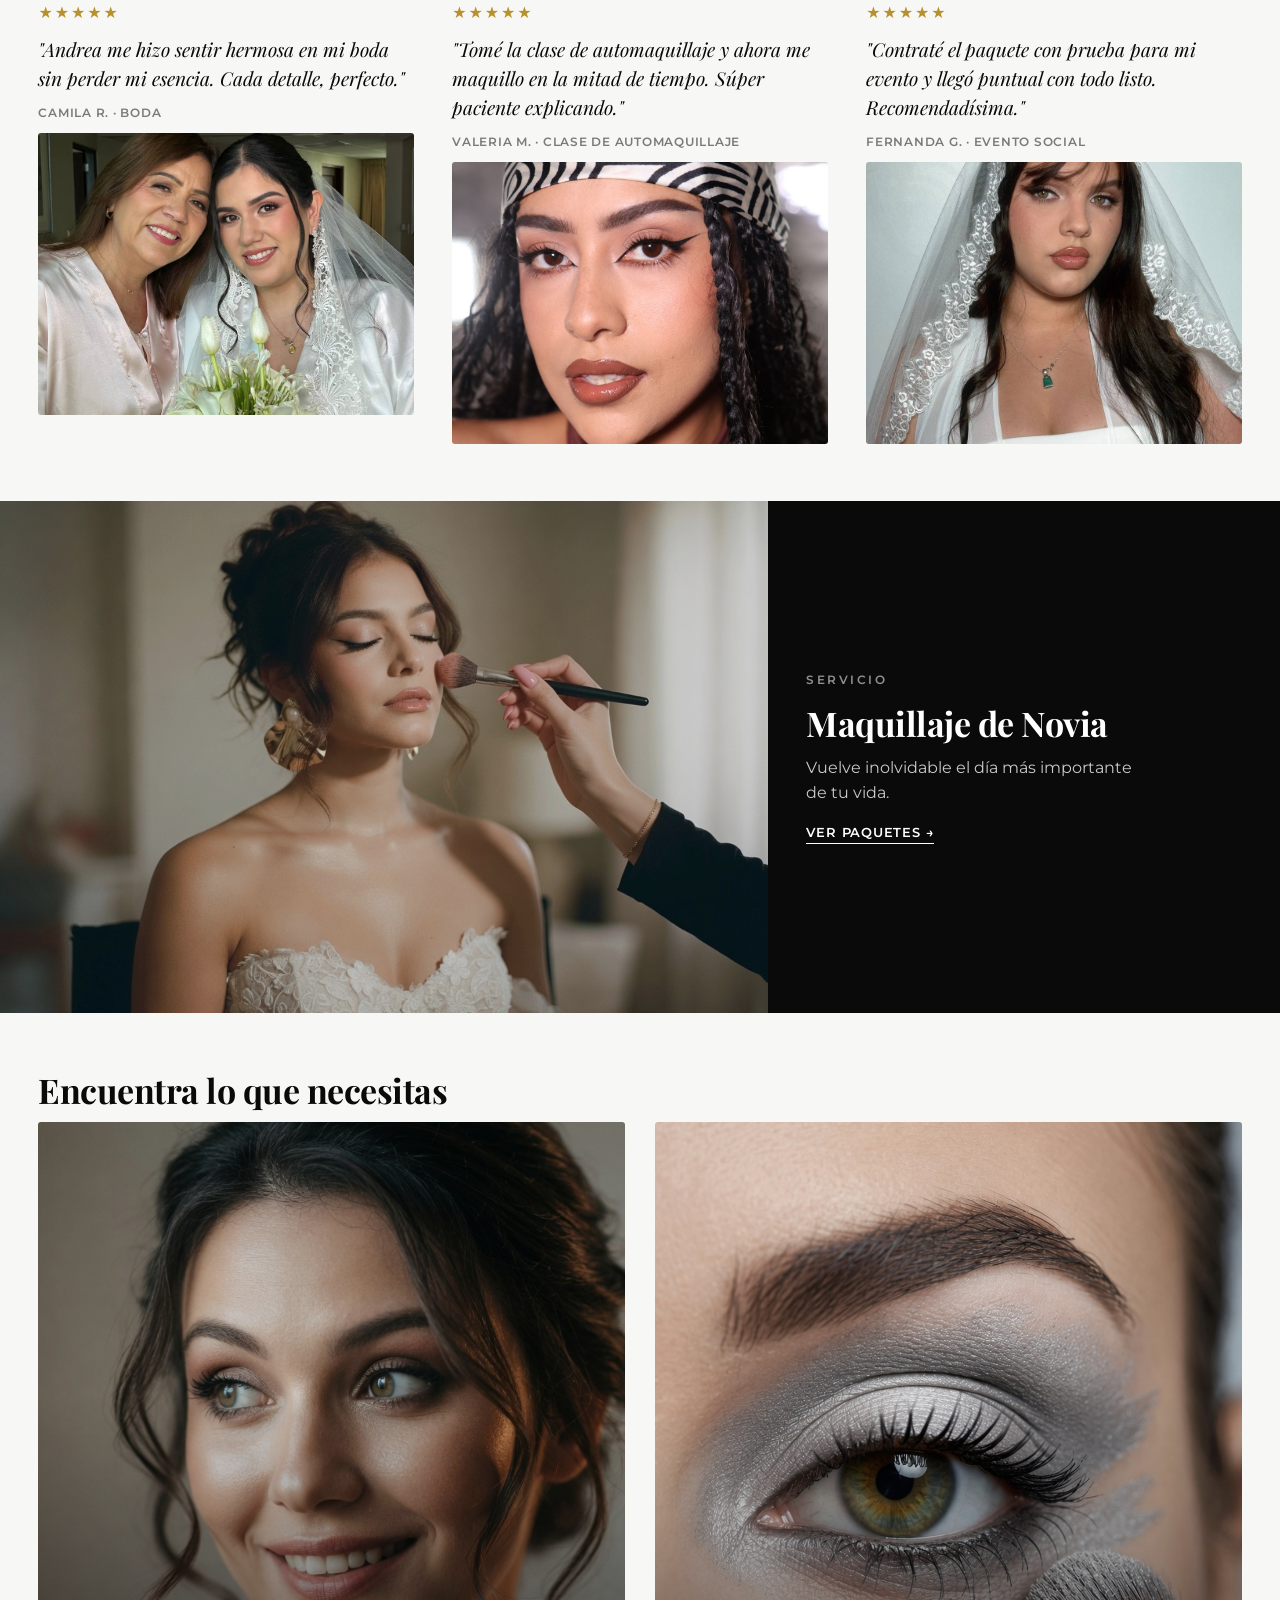
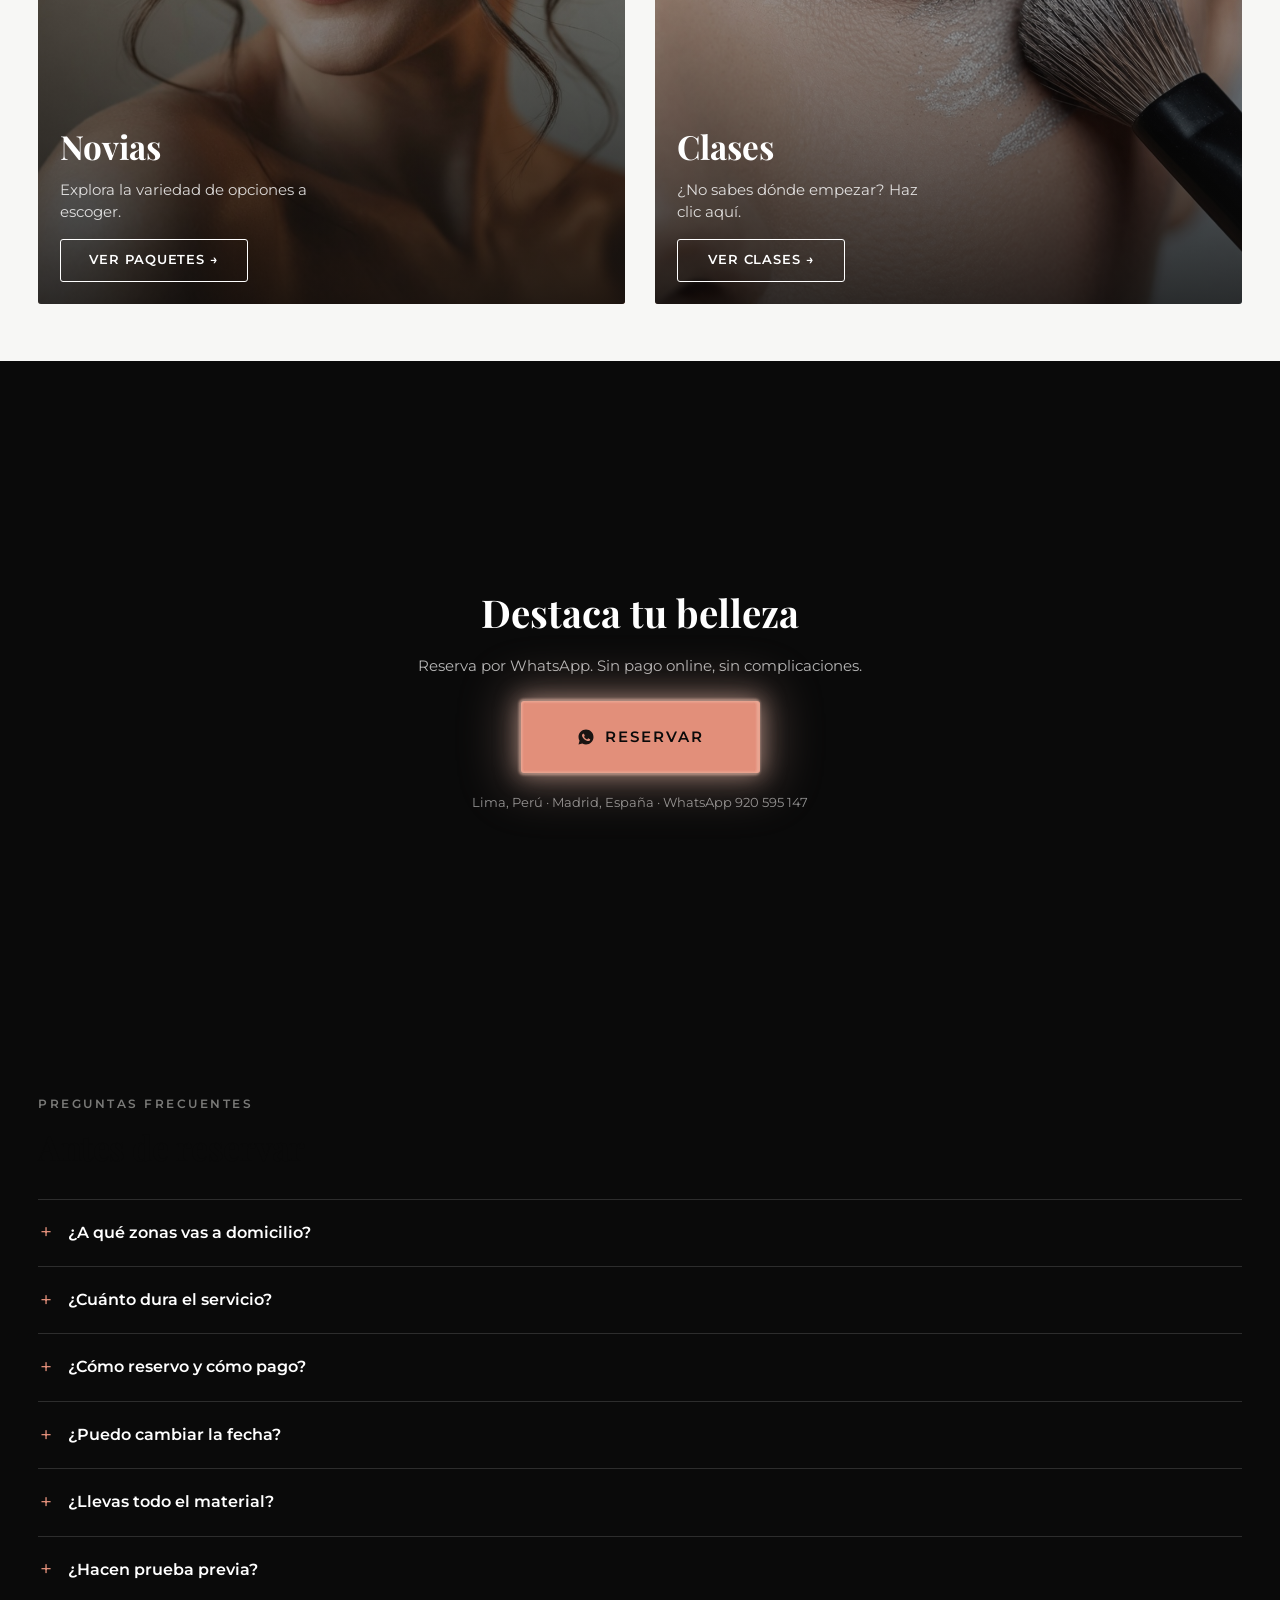
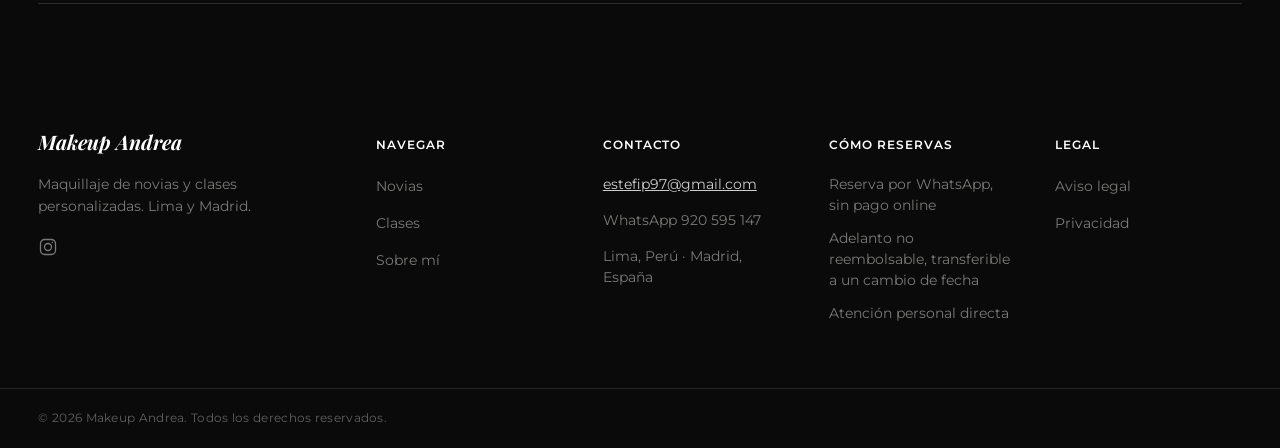
==== commit 643c64e4: "Reescribe intro de artista sin nombrar a Andrea, quita seccion "Quien esta detras" y corrige años de" ====
--- a/index.html
+++ b/index.html
@@ -108,9 +108,9 @@
           <img src="assets/section-class-artista-intro/1.webp" alt="[ALT_PENDIENTE]">
         </div>
         <div class="artista__intro">
-          <span class="eyebrow">CUATRO AÑOS DE OFICIO</span>
+          <span class="eyebrow">SIETE AÑOS DE OFICIO</span>
           <h2 id="artista-titulo" class="section-title">No maquillo un rostro. Preparo tu momento.</h2>
-          <p class="artista__texto">Andrea Piñango lleva cuatro años especializándose en técnicas de perfeccionamiento.</p>
+          <p class="artista__texto">Lleva siete años especializándose en técnicas de perfeccionamiento.</p>
           <!-- [CREDENCIAL_MATTA] BLOQUEADO — pendiente verificar vínculo real con Andrea + grafía "Matta" (2 t). Ver briefing §11. Reactivar cuando se confirme:
           <p class="artista__texto"><mark class="content-tbd">[CREDENCIAL_MATTA]</mark></p>
           -->
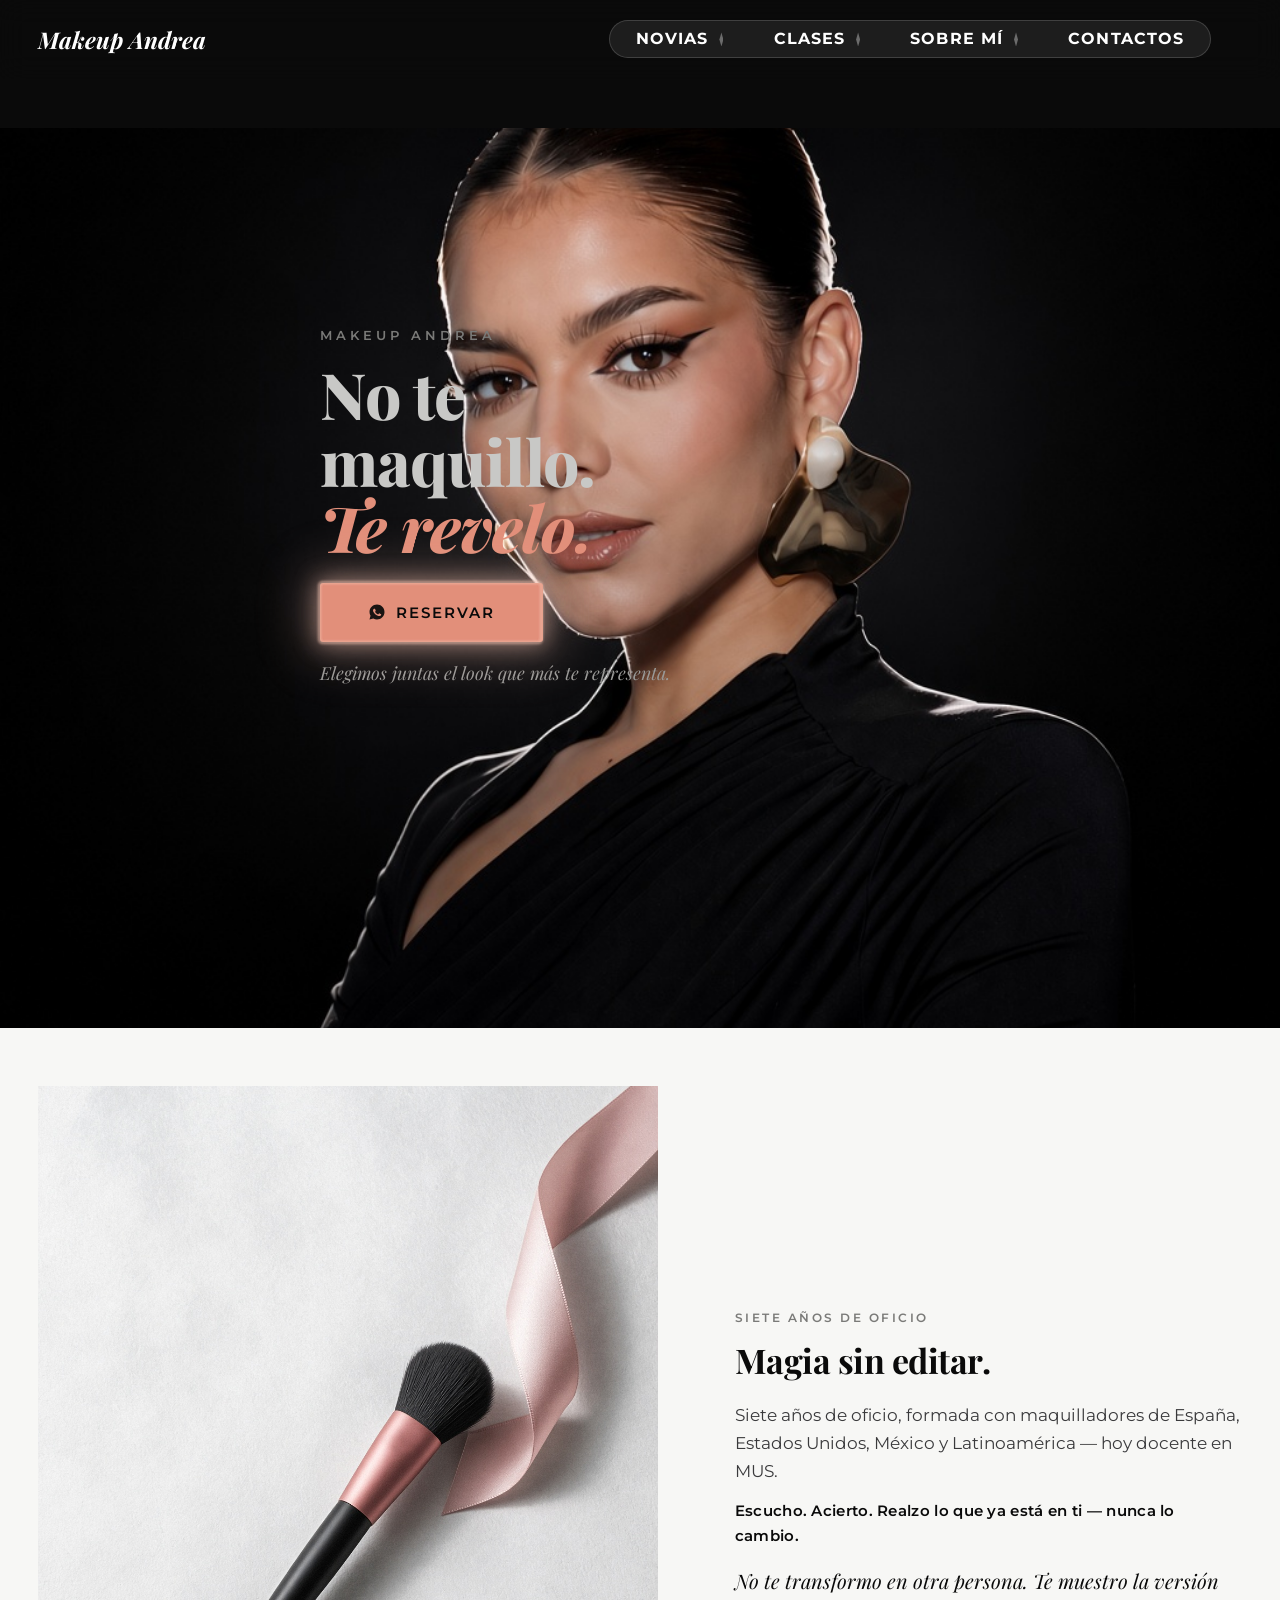
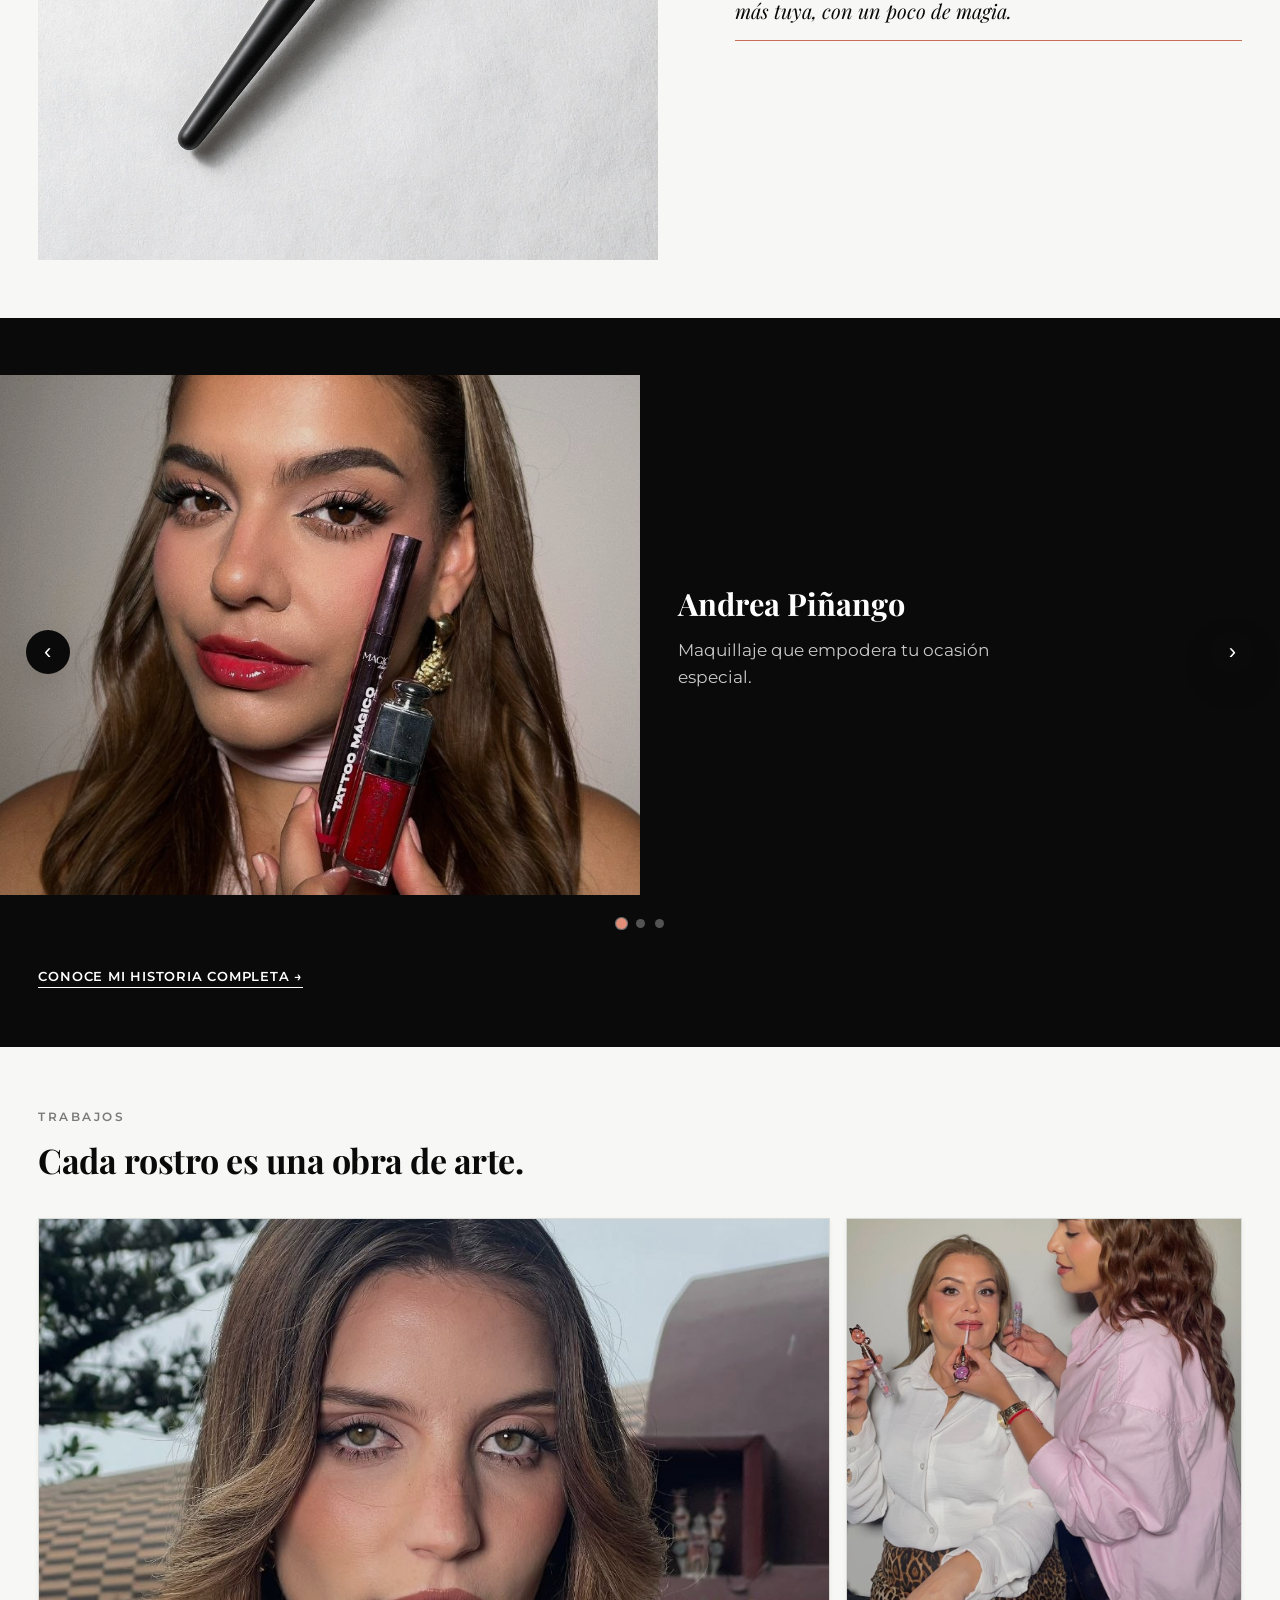
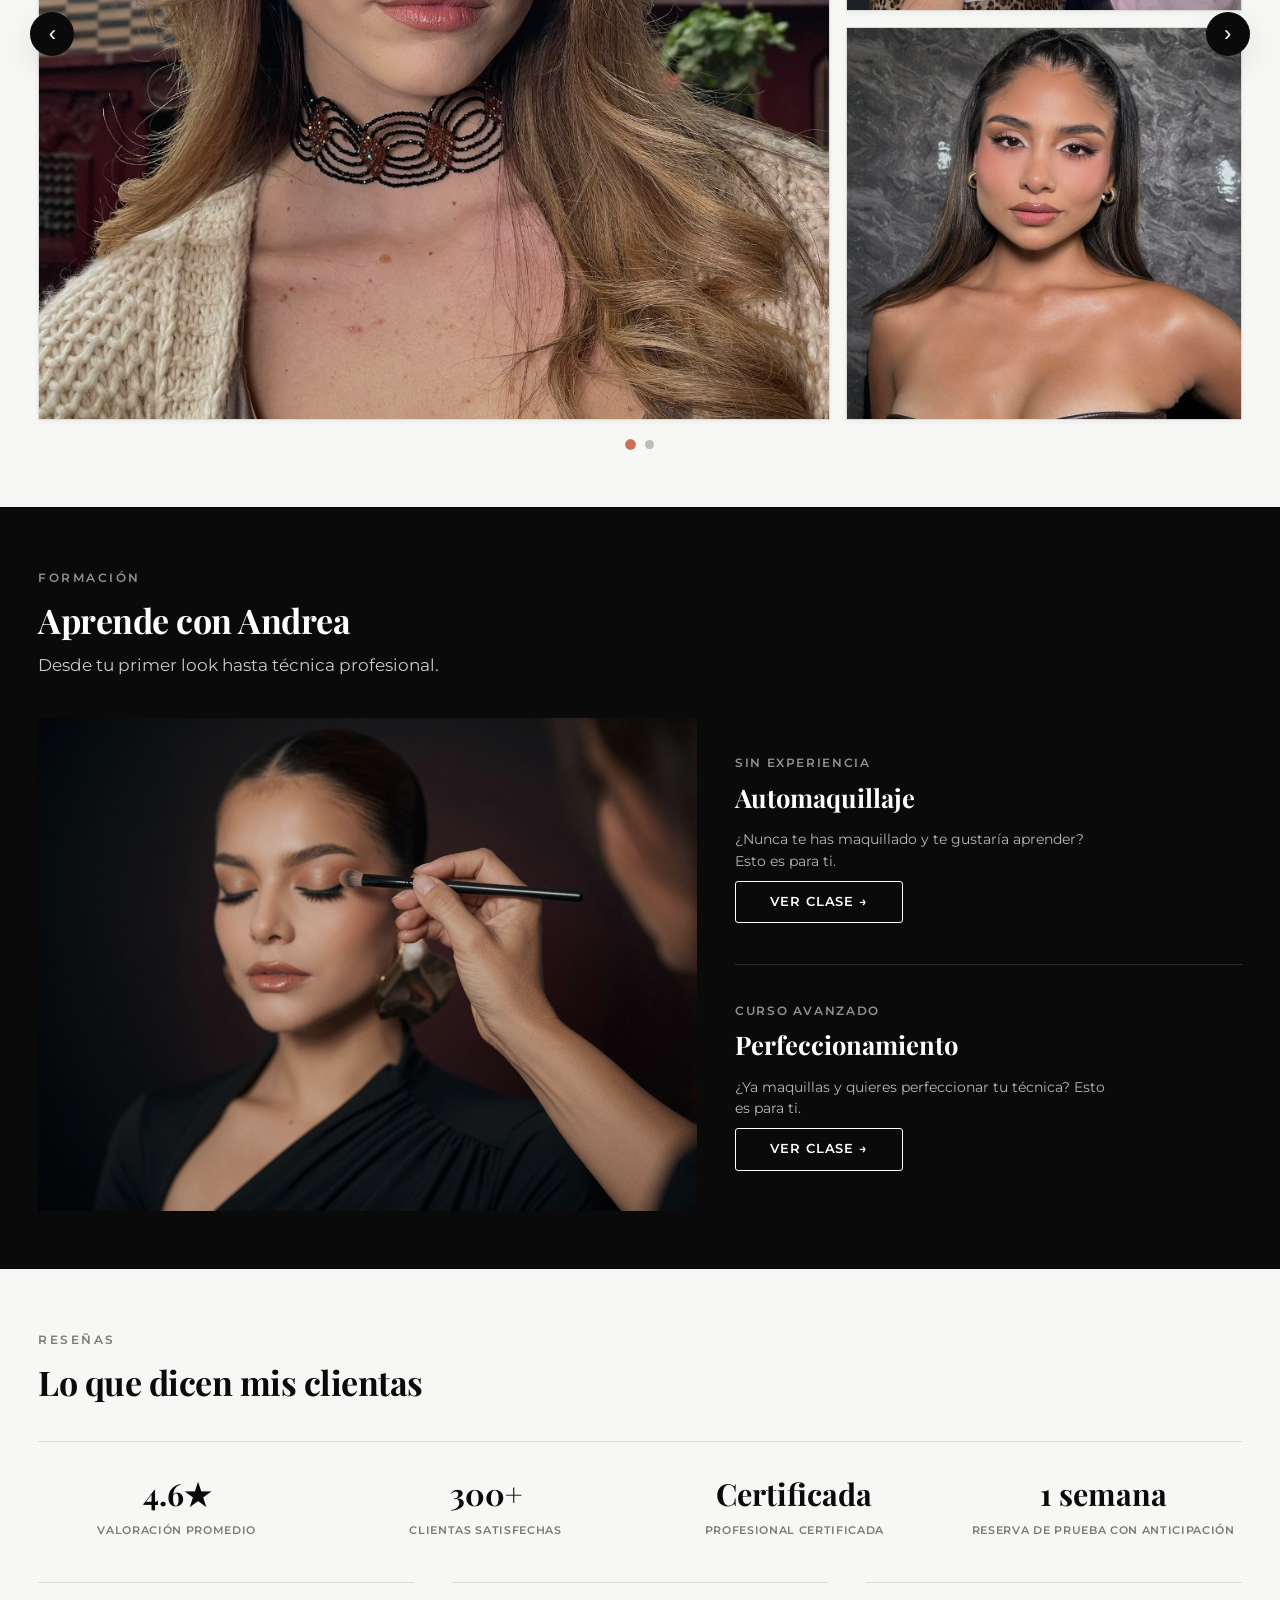
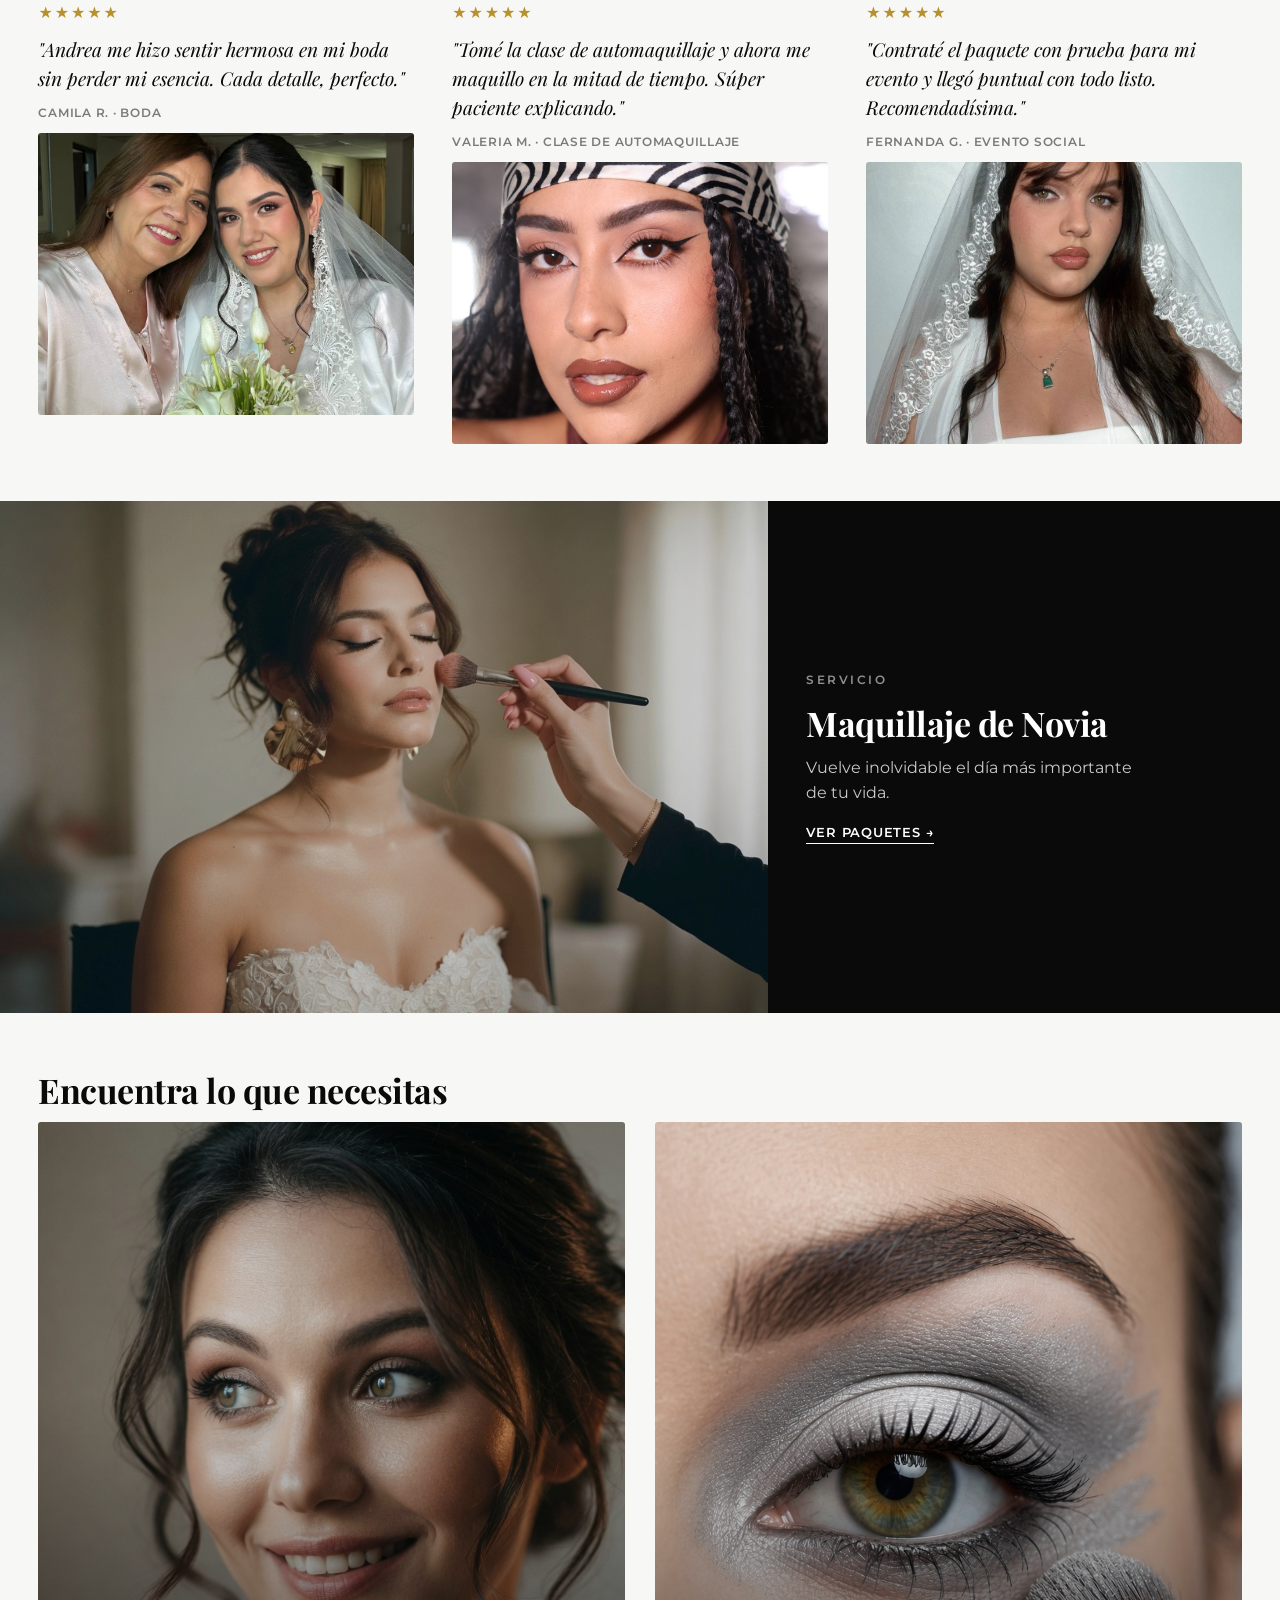
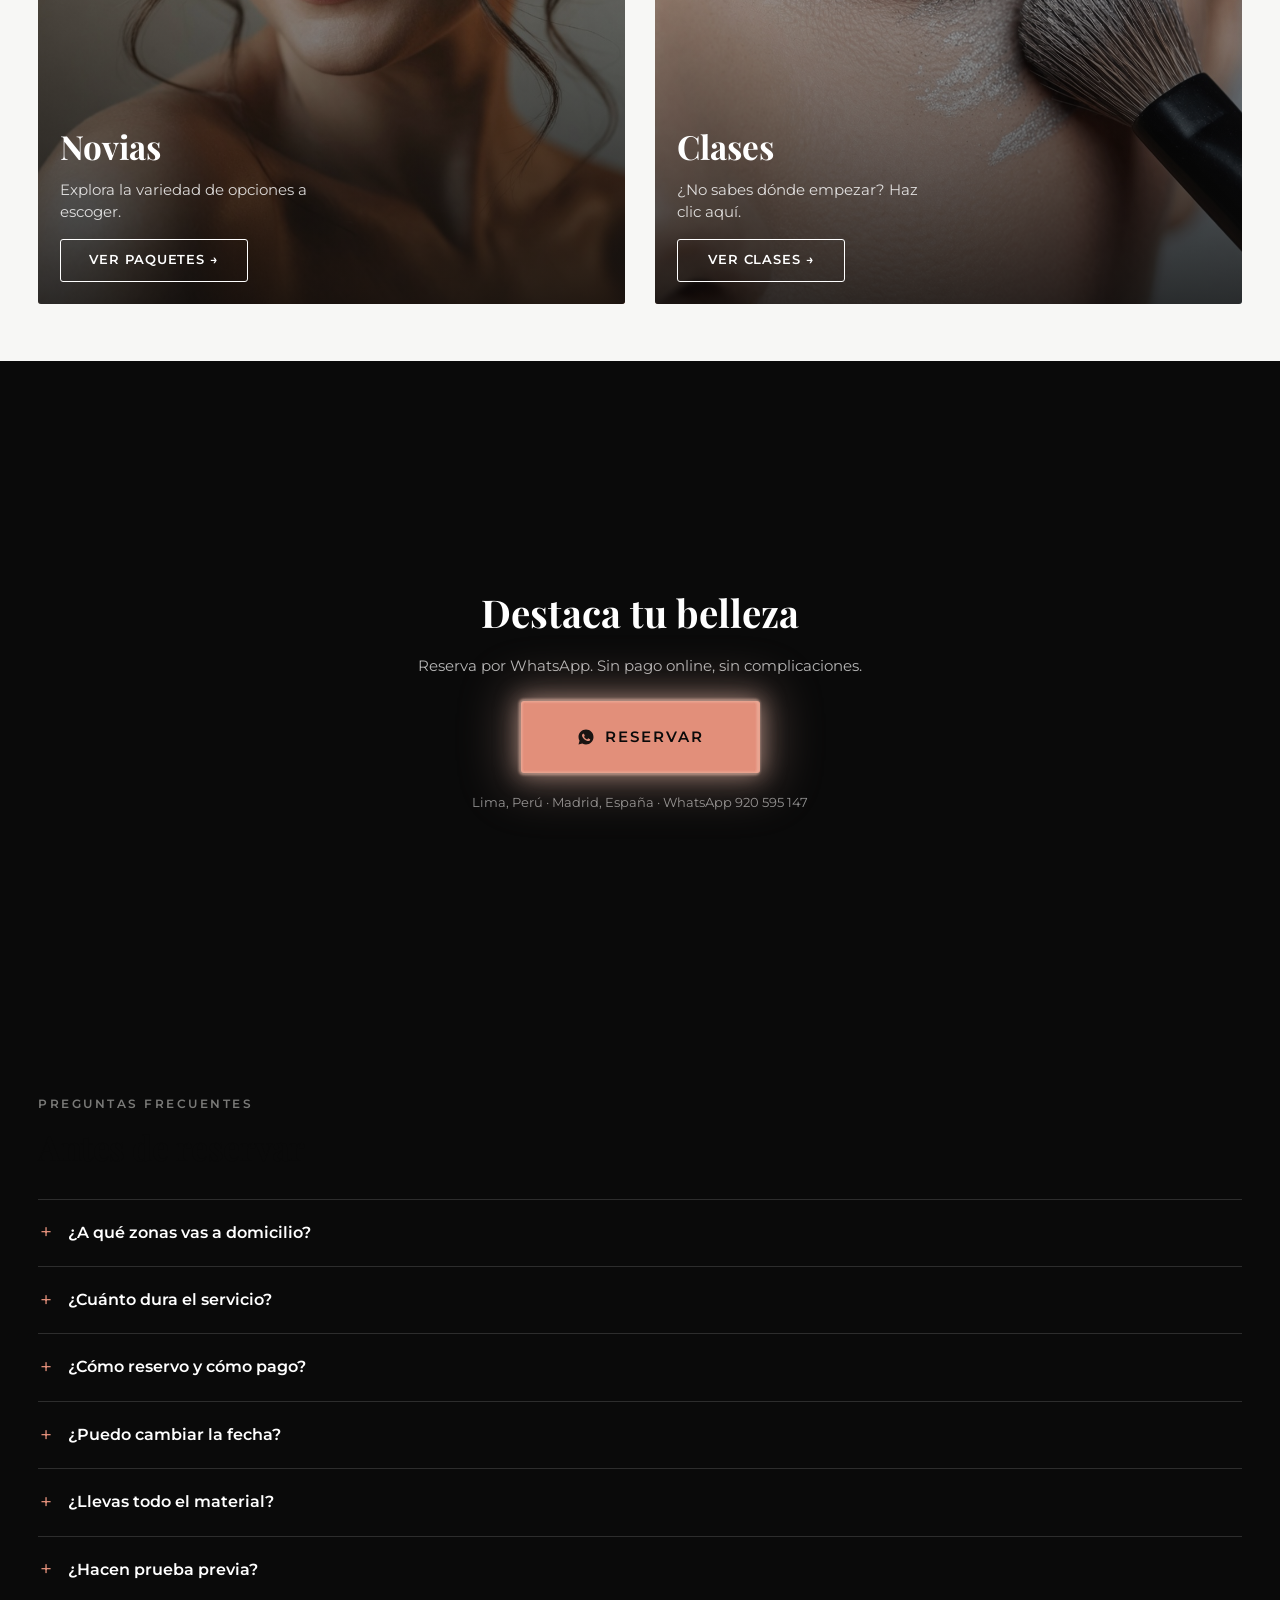
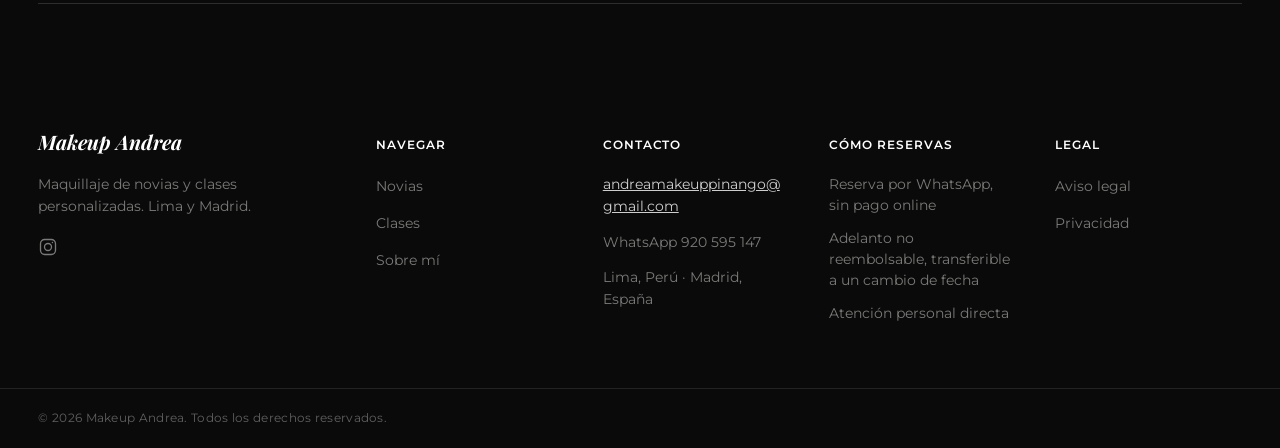
==== commit ffd71db2: "Copy de La artista, email de contacto real y limpieza de CSS muerto - Nuevo copy en #artista-intro (" ====
--- a/index.html
+++ b/index.html
@@ -63,7 +63,7 @@
       <a href="sobre-mi.html">Sobre mí</a>
       <a href="#site-footer">Contactos</a>
     </nav>
-    <a href="CTA_DESTINO_PENDIENTE" class="btn-editorial btn-editorial--solid menu-cta" data-cta-pendiente="CTA_DESTINO">Reservar</a>
+    <a href="https://api.whatsapp.com/send/?phone=393514383265&amp;text&amp;type=phone_number&amp;app_absent=0" target="_blank" rel="noopener noreferrer" class="btn-editorial btn-editorial--solid menu-cta">Reservar</a>
   </aside>
 
   <main>
@@ -86,7 +86,7 @@
       <div class="hero__content">
         <span class="hero-eyebrow">MAKEUP ANDREA</span>
         <h1 id="hero-titulo">No te maquillo.<br><em class="hero__sello">Te revelo.</em></h1>
-        <a href="CTA_DESTINO_PENDIENTE" class="btn-editorial hero__cta-btn" data-cta-pendiente="CTA_DESTINO">
+        <a href="https://api.whatsapp.com/send/?phone=393514383265&amp;text&amp;type=phone_number&amp;app_absent=0" target="_blank" rel="noopener noreferrer" class="btn-editorial hero__cta-btn">
           <svg class="header-cta__icon" viewBox="0 0 24 24" width="18" height="18" fill="currentColor" aria-hidden="true"><path d="M12 2C6.48 2 2 6.48 2 12c0 1.85.5 3.58 1.36 5.07L2 22l5.06-1.33A9.94 9.94 0 0 0 12 22c5.52 0 10-4.48 10-10S17.52 2 12 2zm5.2 14.2c-.22.62-1.28 1.2-1.77 1.24-.45.05-1.02.07-1.65-.1-.38-.11-.87-.27-1.5-.53-2.64-1.14-4.36-3.8-4.5-3.98-.13-.18-1.08-1.43-1.08-2.73 0-1.3.68-1.94.93-2.2.24-.27.53-.33.7-.33h.5c.16 0 .38-.06.6.46.22.53.75 1.83.82 1.97.07.13.11.29.02.47-.09.18-.14.29-.27.44-.13.16-.28.35-.4.47-.13.13-.27.27-.12.53.16.27.7 1.15 1.5 1.86 1.04.92 1.91 1.21 2.18 1.35.27.13.42.11.58-.07.16-.18.68-.79.86-1.06.18-.27.36-.22.6-.13.24.09 1.53.72 1.79.85.27.13.44.2.51.31.07.11.07.65-.15 1.27z"/></svg>
           RESERVAR
         </a>
@@ -109,13 +109,13 @@
         </div>
         <div class="artista__intro">
           <span class="eyebrow">SIETE AÑOS DE OFICIO</span>
-          <h2 id="artista-titulo" class="section-title">No maquillo un rostro. Preparo tu momento.</h2>
-          <p class="artista__texto">Lleva siete años especializándose en técnicas de perfeccionamiento.</p>
+          <h2 id="artista-titulo" class="section-title">Magia sin editar.</h2>
+          <p class="artista__texto">Siete años de oficio, formada con maquilladores de España, Estados Unidos, México y Latinoamérica — hoy docente en MUS.</p>
           <!-- [CREDENCIAL_MATTA] BLOQUEADO — pendiente verificar vínculo real con Andrea + grafía "Matta" (2 t). Ver briefing §11. Reactivar cuando se confirme:
           <p class="artista__texto"><mark class="content-tbd">[CREDENCIAL_MATTA]</mark></p>
           -->
-          <p class="artista__triada">Cercanía. Técnica. Presencia. Cada look se elige contigo, para tu ocasión — no para una pasarela.</p>
-          <p class="artista__voz">Tu rostro me dice qué necesita. Yo solo lo revelo.</p>
+          <p class="artista__triada">Escucho. Acierto. Realzo lo que ya está en ti — nunca lo cambio.</p>
+          <p class="artista__voz">No te transformo en otra persona. Te muestro la versión más tuya, con un poco de magia.</p>
         </div>
       </div>
     </section>
@@ -409,7 +409,7 @@
       <div class="container faq__cta">
         <h2 id="cierre-titulo" class="faq__cta-titulo">Destaca tu belleza</h2>
         <p class="faq__cta-sub">Reserva por WhatsApp. Sin pago online, sin complicaciones.</p>
-        <a href="CTA_DESTINO_PENDIENTE" class="btn-editorial faq__cta-btn" data-cta-pendiente="CTA_DESTINO">
+        <a href="https://api.whatsapp.com/send/?phone=393514383265&amp;text&amp;type=phone_number&amp;app_absent=0" target="_blank" rel="noopener noreferrer" class="btn-editorial faq__cta-btn">
           <svg class="header-cta__icon" viewBox="0 0 24 24" width="18" height="18" fill="currentColor" aria-hidden="true"><path d="M12 2C6.48 2 2 6.48 2 12c0 1.85.5 3.58 1.36 5.07L2 22l5.06-1.33A9.94 9.94 0 0 0 12 22c5.52 0 10-4.48 10-10S17.52 2 12 2zm5.2 14.2c-.22.62-1.28 1.2-1.77 1.24-.45.05-1.02.07-1.65-.1-.38-.11-.87-.27-1.5-.53-2.64-1.14-4.36-3.8-4.5-3.98-.13-.18-1.08-1.43-1.08-2.73 0-1.3.68-1.94.93-2.2.24-.27.53-.33.7-.33h.5c.16 0 .38-.06.6.46.22.53.75 1.83.82 1.97.07.13.11.29.02.47-.09.18-.14.29-.27.44-.13.16-.28.35-.4.47-.13.13-.27.27-.12.53.16.27.7 1.15 1.5 1.86 1.04.92 1.91 1.21 2.18 1.35.27.13.42.11.58-.07.16-.18.68-.79.86-1.06.18-.27.36-.22.6-.13.24.09 1.53.72 1.79.85.27.13.44.2.51.31.07.11.07.65-.15 1.27z"/></svg>
           RESERVAR
         </a>
@@ -506,7 +506,7 @@
         <!-- Columna 3 — Contacto -->
         <div class="footer-col footer-col--contact">
           <h2 class="footer-col__title">Contacto</h2>
-          <a class="footer-col__contact-email" href="mailto:estefip97@gmail.com">estefip97@gmail.com</a>
+          <a class="footer-col__contact-email" href="mailto:andreamakeuppinango@gmail.com">andreamakeuppinango@gmail.com</a>
           <p class="footer-col__contact-hours">WhatsApp 920 595 147</p>
           <p class="footer-col__contact-hours">Lima, Perú · Madrid, España</p>
         </div>
--- a/style.css
+++ b/style.css
@@ -1141,16 +1141,6 @@
   }
 }
 
-/* B · Credencial (claro) */
-.credencial .container { max-width: 70ch; }
-.credencial__texto { font: 400 1.05rem/1.7 var(--font-body); color: var(--ink-mid); margin: 0 0 20px; }
-.credencial__link {
-  display: inline-block; font: 600 .82rem/1 var(--font-body); letter-spacing: .06em; text-transform: uppercase;
-  color: var(--text-ink); text-decoration: none; border-bottom: 1px solid var(--text-ink); padding-bottom: 4px;
-  transition: color .2s, border-color .2s;
-}
-.credencial__link:hover { color: var(--accent-deep); border-color: var(--accent-deep); }
-
 /* C · Condiciones — "Antes de agendar" (oscuro, novias + clases comparten .condiciones-list) */
 .condiciones, .condiciones-clases { background: var(--bg-dark); }
 .condiciones .section-title, .condiciones-clases .section-title { color: #fff; }
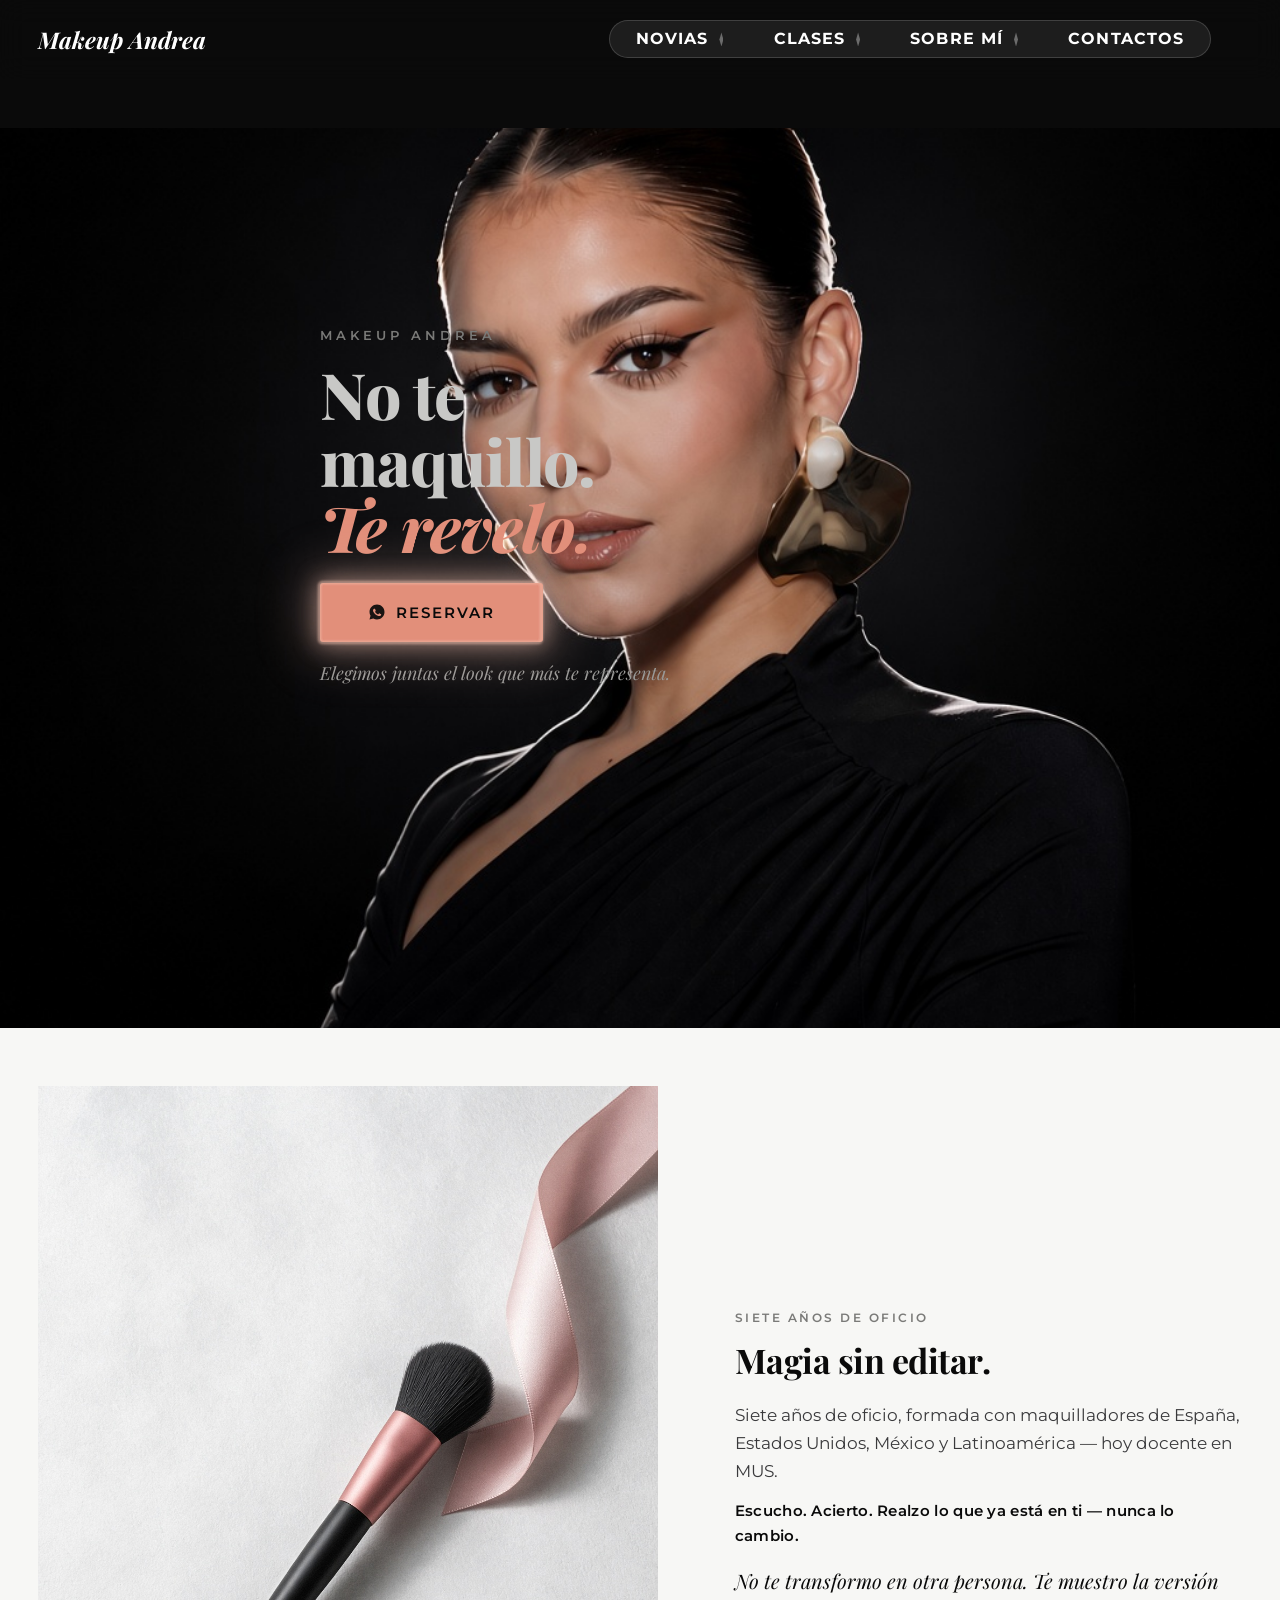
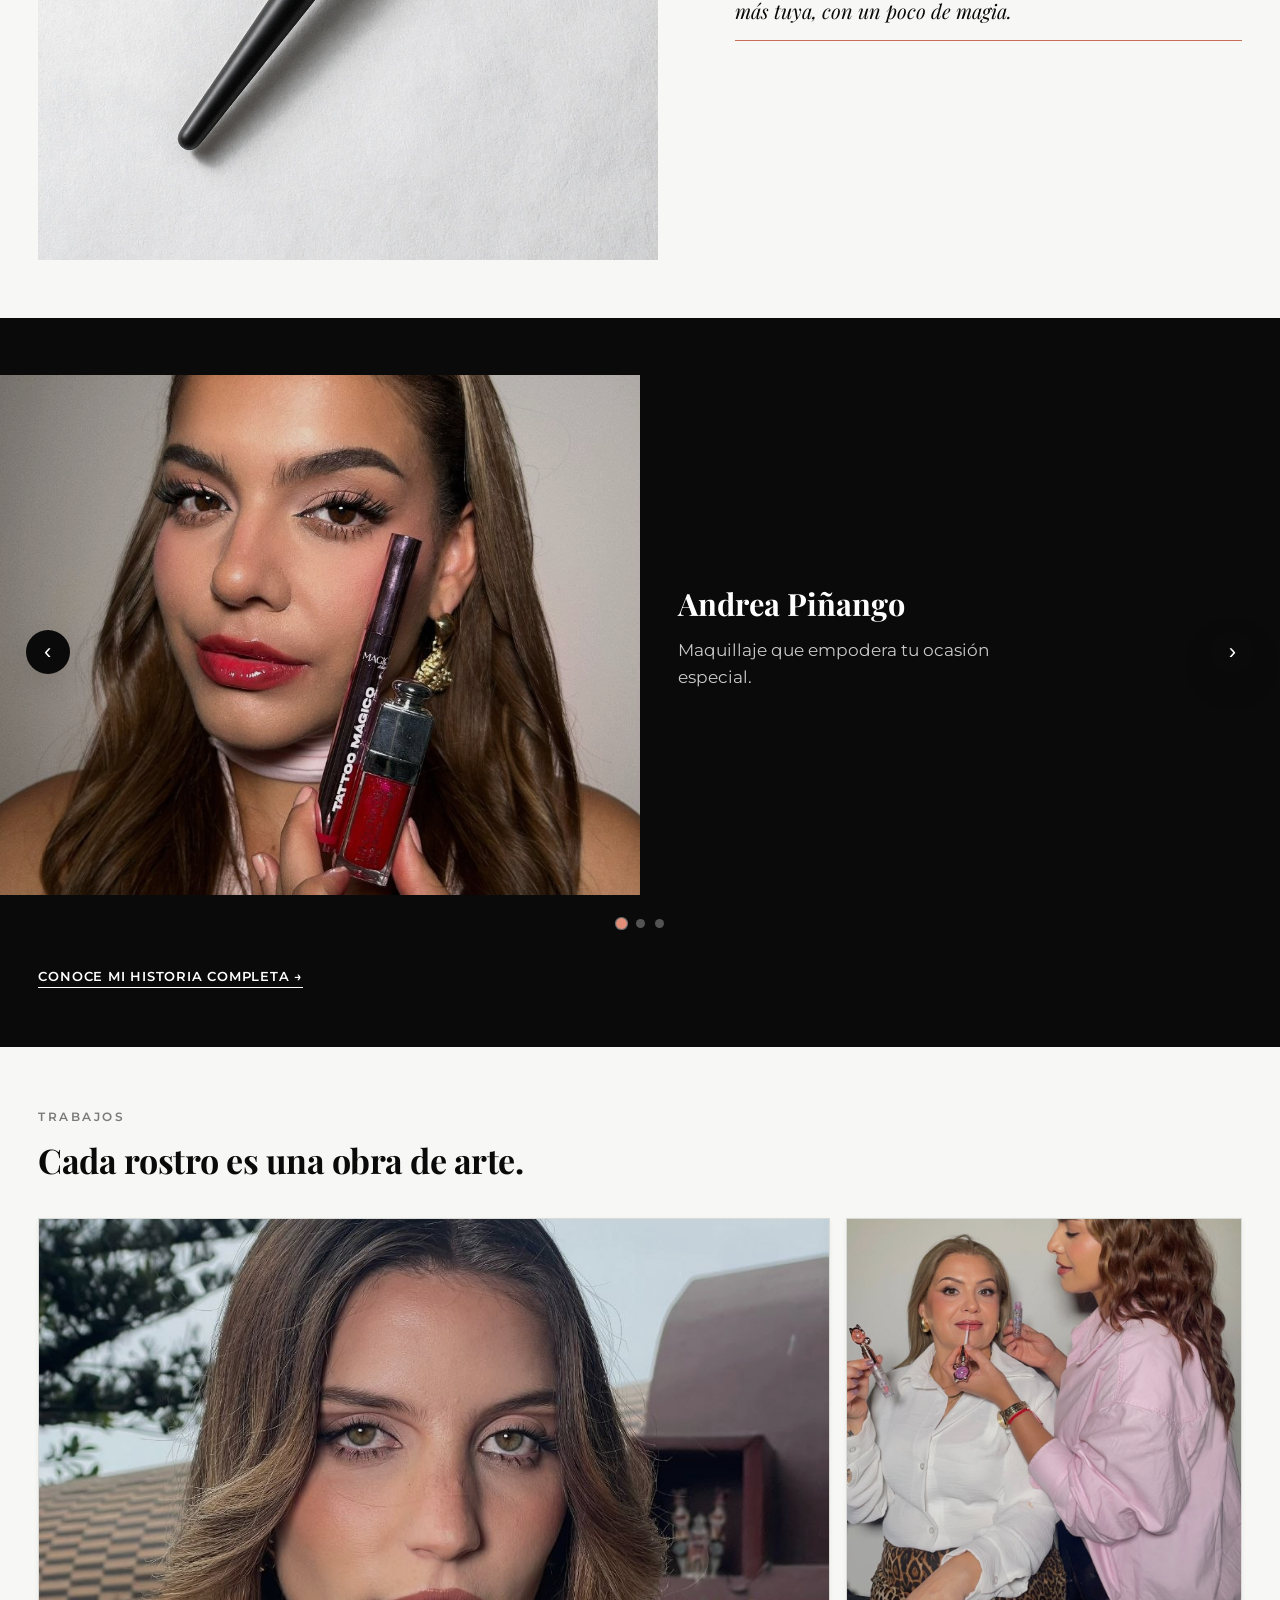
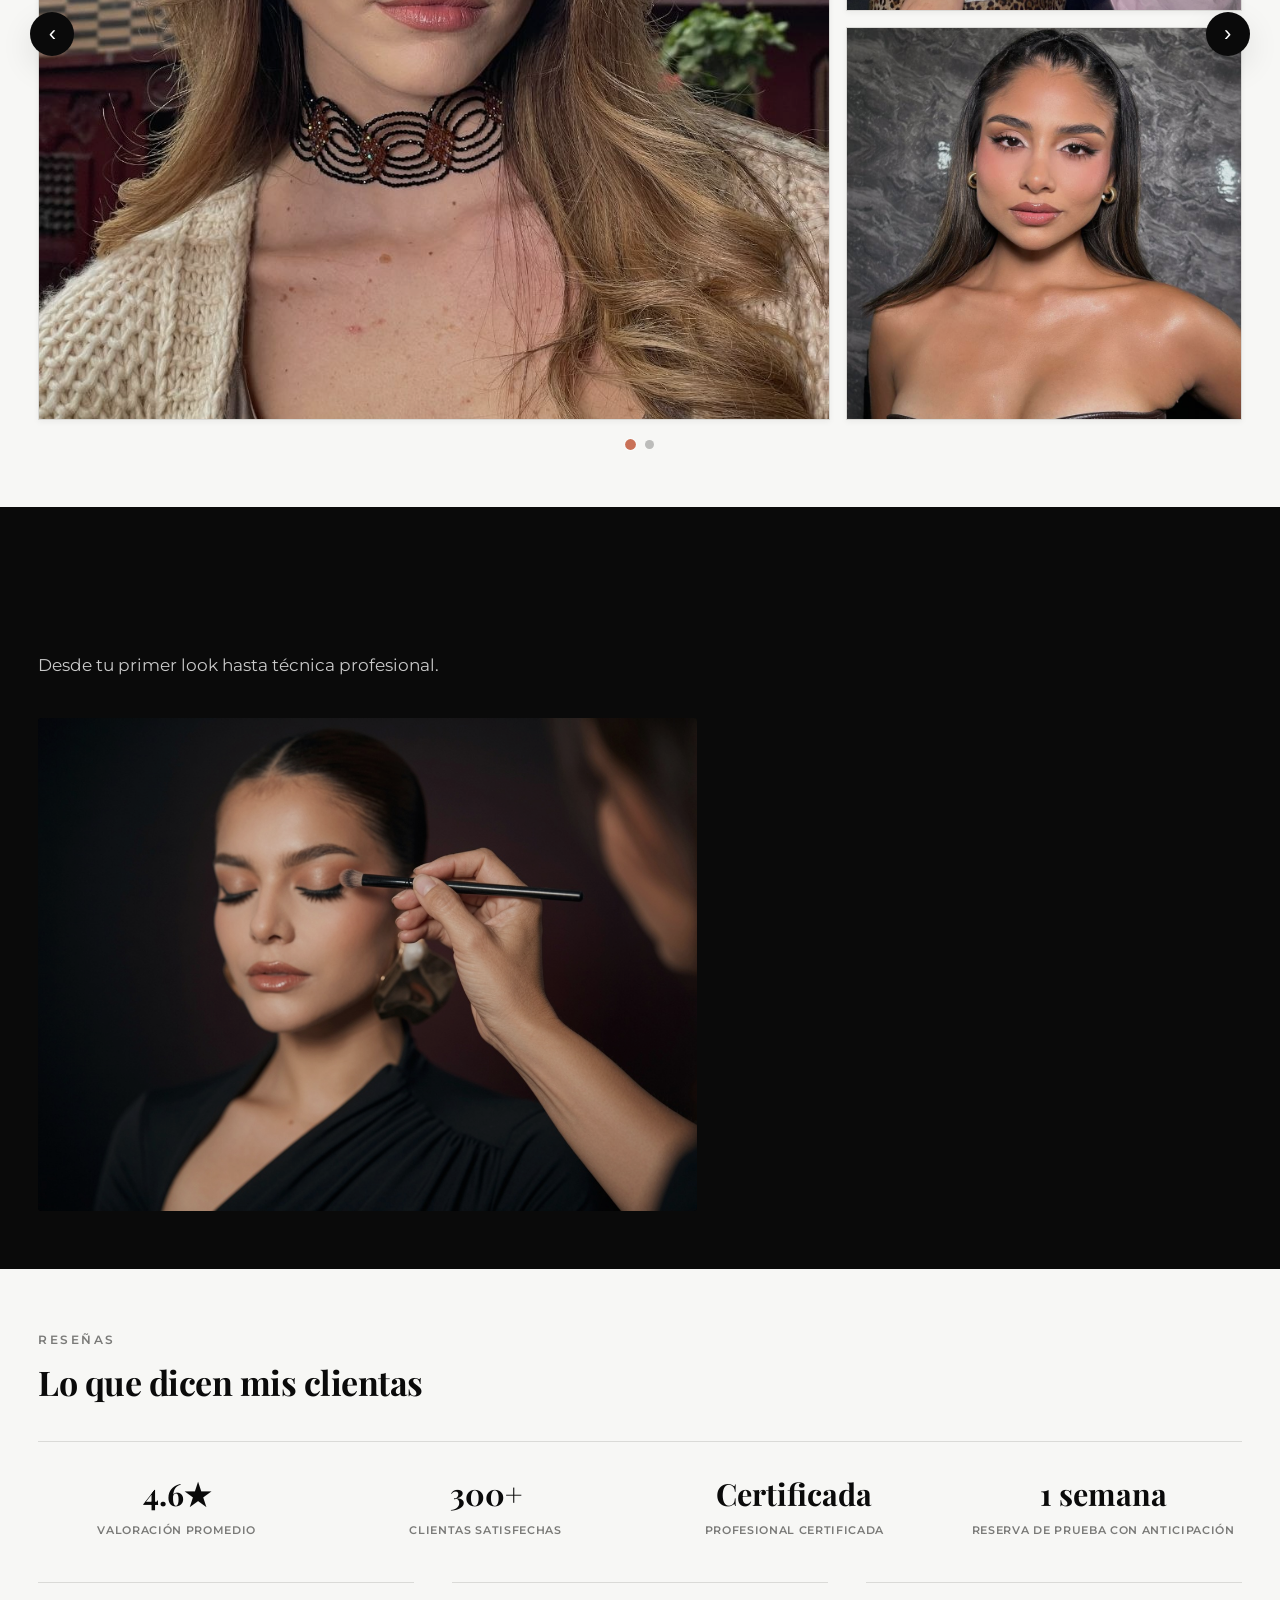
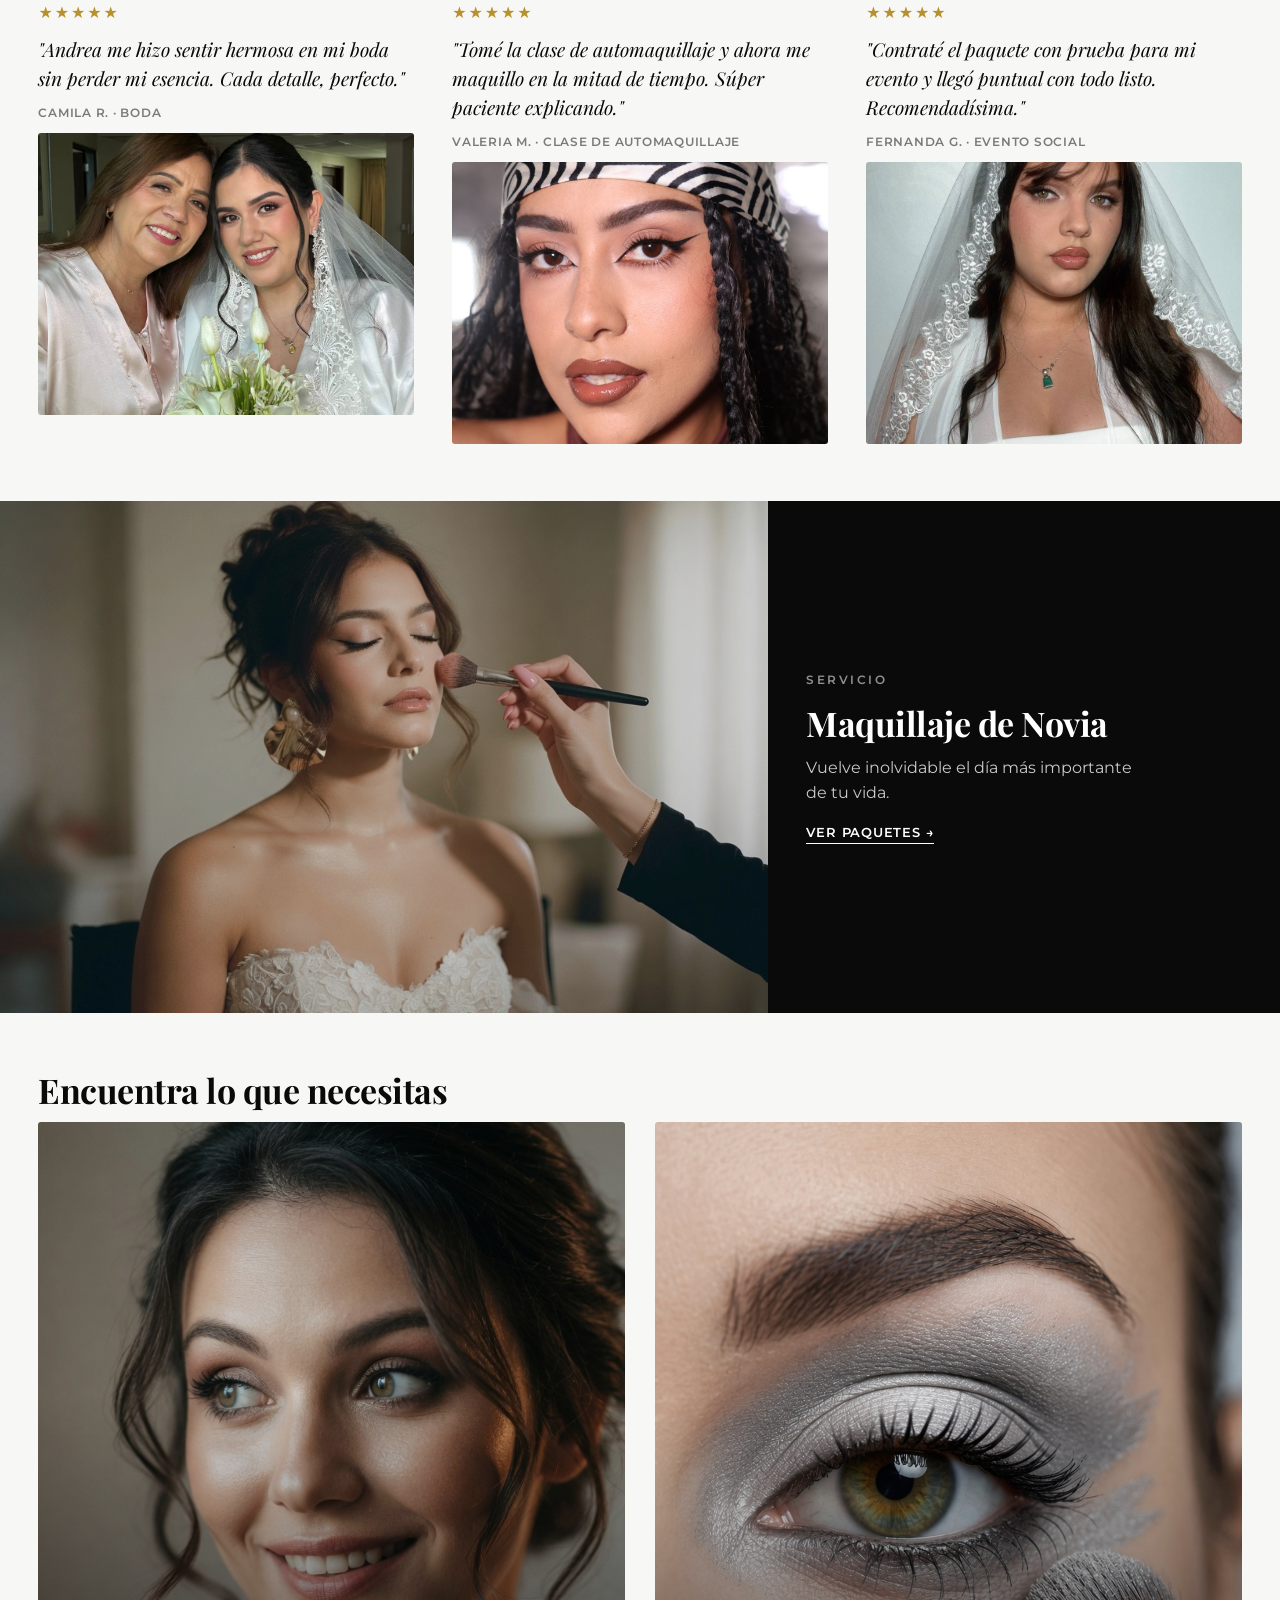
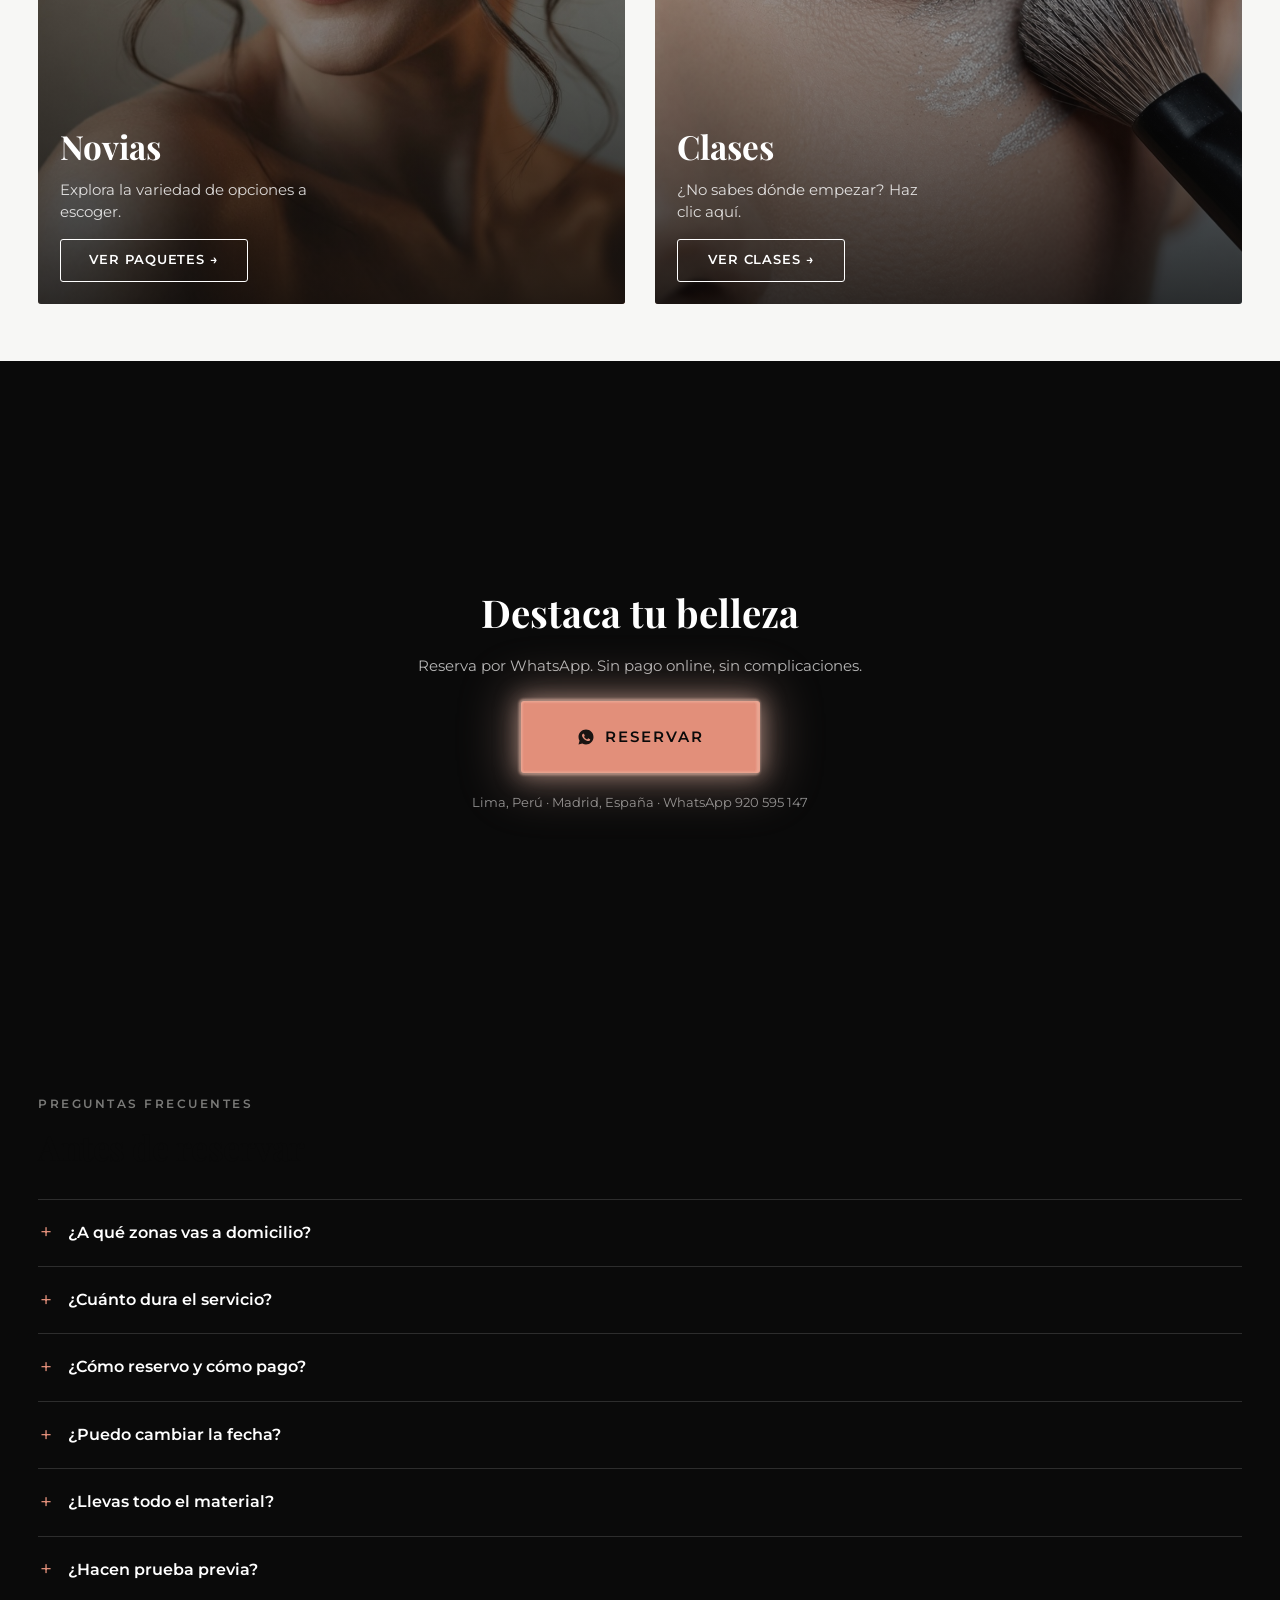
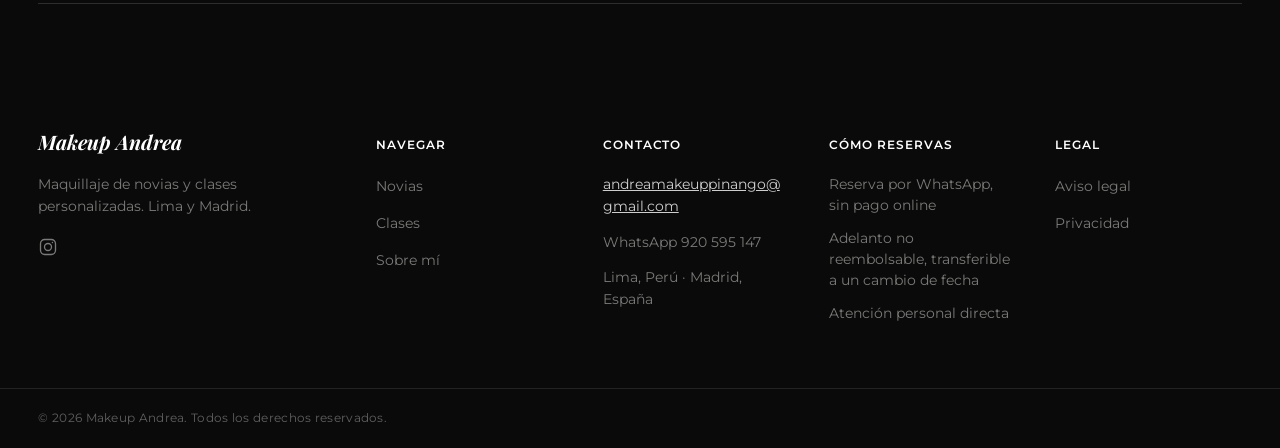
==== commit ff611030: "Historia de Andrea con capitulos reales, foto/precios de novias y fix de hero transparente - sobre-m" ====
--- a/index.html
+++ b/index.html
@@ -101,7 +101,8 @@
          el editorial+carrusel ya se leían como "un bloque negro partido a la mitad". Solución:
          `#artista-intro` (este, claro) + `#artista-carrusel` (el de abajo, oscuro) — contraste
          claro→oscuro DENTRO de lo que antes era una sola sección, resuelve ambos problemas a
-         la vez. [CREDENCIAL_MATTA] sigue BLOQUEADO (§11) con la misma convención `content-tbd`. -->
+         la vez. [CREDENCIAL_MATTA] ya no está bloqueado — el dato real vive ahora en el
+         Capítulo 3 de `#historia` (sobre-mi.html). -->
     <section class="artista-intro" id="artista-intro" data-bg="light" aria-labelledby="artista-titulo">
       <div class="container">
         <div class="artista__media">
@@ -111,9 +112,6 @@
           <span class="eyebrow">SIETE AÑOS DE OFICIO</span>
           <h2 id="artista-titulo" class="section-title">Magia sin editar.</h2>
           <p class="artista__texto">Siete años de oficio, formada con maquilladores de España, Estados Unidos, México y Latinoamérica — hoy docente en MUS.</p>
-          <!-- [CREDENCIAL_MATTA] BLOQUEADO — pendiente verificar vínculo real con Andrea + grafía "Matta" (2 t). Ver briefing §11. Reactivar cuando se confirme:
-          <p class="artista__texto"><mark class="content-tbd">[CREDENCIAL_MATTA]</mark></p>
-          -->
           <p class="artista__triada">Escucho. Acierto. Realzo lo que ya está en ti — nunca lo cambio.</p>
           <p class="artista__voz">No te transformo en otra persona. Te muestro la versión más tuya, con un poco de magia.</p>
         </div>
--- a/style.css
+++ b/style.css
@@ -983,24 +983,30 @@
    8 · Sobre mí — retrato + bio (split editorial, mismo patrón que hero-novias)
    -------------------------------------------------------------------------- */
 .sobre-mi-hero { padding-block: 0; overflow: hidden; }
-/* min-height +var(--header-gap) (MA-C23): el gap del header se SUMA al alto de
-   la fila, no se resta de la foto — con align-items:stretch ambas columnas
-   crecen esa misma medida, la foto conserva su tamaño íntegro debajo del gap
-   (antes perdía esa franja de su propio alto). */
+/* Header transparente flota como overlay directo sobre la foto (fixed,
+   background:transparent) — la fila ya NO reserva +var(--header-gap) de alto
+   extra (eso dejaba ver el background:var(--bg-light-alt) del panel como una
+   banda gris entre header y foto, rompiendo la estética). La foto llena el
+   100% del panel con inset:0; el espacio que antes vivía en la fila ahora se
+   recalculó como padding-top del propio texto (ver .sobre-mi-hero__content)
+   para que el header no le pise el título. */
 .sobre-mi-hero__grid {
   display: grid; grid-template-columns: 1fr 1fr; align-items: stretch;
-  min-height: calc(clamp(480px, 52vw, 680px) + var(--header-gap));
+  min-height: clamp(480px, 52vw, 680px);
 }
 .sobre-mi-hero__media { position: relative; overflow: hidden; background: var(--bg-light-alt); }
-/* Mismo criterio que .hero__media de index.html (MA-C20/C22): la foto no toca
-   el header flotante directamente — arranca más abajo, dejando ver el propio
-   background:var(--bg-light-alt) de este panel como banda donde flota el
-   header, en vez de la imagen empezando justo en el borde. */
-.sobre-mi-hero__media img { position: absolute; top: var(--header-gap); left: 0; right: 0; bottom: 0; object-fit: cover; object-position: center 25%; display: block; }
+/* width/height:100% explícitos (antes faltaban): el reset global `img{height:auto}`
+   (línea 114) gana sobre top/bottom:0 en un elemento reemplazado con ratio
+   intrínseco propio — sin esto, la altura usada se calculaba desde el ratio
+   natural de la imagen (aquí 1:1) en vez de estirarse al panel, la foto se
+   desbordaba por abajo y `overflow:hidden` recortaba la mitad superior real
+   (la causa de que se viera "no alineada" en desktop). */
+.sobre-mi-hero__media img { position: absolute; inset: 0; width: 100%; height: 100%; object-fit: cover; object-position: center 25%; display: block; }
 .sobre-mi-hero__content {
   display: flex; flex-direction: column; justify-content: center; align-items: flex-start;
   max-width: 480px;
-  padding-block: clamp(40px, 5vw, 72px);
+  padding-top: calc(var(--header-gap) + clamp(40px, 5vw, 72px));
+  padding-bottom: clamp(40px, 5vw, 72px);
   padding-left: clamp(24px, 3vw, 48px);
   padding-right: max(var(--gutter), calc(50vw - var(--container-max) / 2));
 }
@@ -1008,31 +1014,72 @@
 .sobre-mi-hero__bio { font: 400 1.02rem/1.7 var(--font-body); color: var(--ink-mid); margin: 0; max-width: 46ch; }
 @media (max-width: 768px) {
   .sobre-mi-hero__grid { grid-template-columns: 1fr; min-height: 0; }
-  .sobre-mi-hero__media { min-height: calc(clamp(360px, 90vw, 460px) + var(--header-gap)); }
-  .sobre-mi-hero__content { max-width: none; padding-inline: var(--gutter); padding-block: clamp(32px, 8vw, 48px); }
-}
-
-/* --------------------------------------------------------------------------
-   9 · Credenciales (sobre-mi, oscura) — datos destacados, no párrafo
-   -------------------------------------------------------------------------- */
-.credenciales { background: var(--bg-dark); }
-.credenciales .section-title { color: #fff; }
-.credenciales-grid { display: grid; grid-template-columns: 1fr 1fr; gap: clamp(24px, 3vw, 40px); }
-.credencial-item { display: flex; flex-direction: column; gap: 6px; padding-top: clamp(16px, 2vw, 24px); border-top: 1px solid rgba(255,255,255,.2); }
-.credencial-item__num { font-family: var(--font-display); font-size: clamp(1.6rem, 2.6vw, 2.2rem); font-weight: 700; color: #fff; }
-.credencial-item__label { font: 400 .85rem/1.5 var(--font-body); color: rgba(255,255,255,.65); }
-@media (max-width: 600px) { .credenciales-grid { grid-template-columns: 1fr; } }
+  .sobre-mi-hero__media { min-height: clamp(360px, 90vw, 460px); }
+  .sobre-mi-hero__content {
+    max-width: none; padding-inline: var(--gutter);
+    padding-top: calc(var(--header-gap) + clamp(32px, 8vw, 48px));
+    padding-bottom: clamp(32px, 8vw, 48px);
+  }
+}
+
+/* --------------------------------------------------------------------------
+   9 · Historia (sobre-mi) — 4 capítulos zig-zag, reemplaza .credenciales (MA-C35)
+   Mismo patrón de grid que .artista-intro (§7/línea 686). data-bg por artículo
+   controla fondo/color (claro=papel/oscuro=tinta), .capitulo--img-der invierte
+   el zig-zag con order. Alternancia real de la página, ya verificada por front:
+   hero(claro)→cap1(claro)→cap2(oscuro)→cap3(claro)→cap4(oscuro)→cierre(claro).
+   -------------------------------------------------------------------------- */
+/* padding-bottom:0 (MA-C38): el fondo de cada capítulo vive en el <article>
+   (data-bg), no en <section class="historia"> — el `padding-block` global de
+   `section` (línea 117) le agregaba a .historia su propio hueco DESPUÉS del
+   último capítulo, con el fondo por defecto de la página (claro), visible como
+   franja blanca entre el cap4 oscuro y la sección siguiente. padding-top se
+   deja intacto: el mismo hueco ANTES de cap1 es invisible (hero y cap1 son
+   ambos claros), no hace falta tocarlo. */
+.historia { padding-bottom: 0; }
+.capitulo__grid { display: grid; grid-template-columns: 1.1fr .9fr; gap: clamp(40px, 6vw, 96px); align-items: center; }
+.capitulo__media { position: relative; aspect-ratio: 4/5; overflow: hidden; background: var(--bg-light-alt); }
+.capitulo__media img { position: absolute; inset: 0; width: 100%; height: 100%; object-fit: cover; }
+.capitulo--img-der .capitulo__media { order: 2; }
+
+.capitulo[data-bg="light"] { background: var(--bg-light); }
+.capitulo[data-bg="light"] .capitulo__texto { color: var(--ink-mid); }
+.capitulo[data-bg="light"] .section-title { color: var(--text-ink); }
+.capitulo[data-bg="light"] .eyebrow { color: var(--text-muted); }
+
+.capitulo[data-bg="dark"] { background: var(--bg-dark); }
+.capitulo[data-bg="dark"] .capitulo__texto { color: var(--silver-dim); }
+.capitulo[data-bg="dark"] .section-title { color: var(--silver); }
+.capitulo[data-bg="dark"] .eyebrow { color: var(--text-muted); }
+
+/* Mismo "sello" que .artista__voz (línea 697) — cap 4 vive sobre --bg-dark,
+   así que usa accent-bright en vez de accent-deep (mismo criterio del comentario
+   de línea 695-696: el acento de la voz se adapta al fondo que la contiene). */
+.capitulo__voz {
+  font-family: var(--font-display); font-style: italic; font-size: clamp(1.05rem, 1.6vw, 1.25rem);
+  line-height: 1.5; color: var(--silver); margin: 14px 0 0; padding-bottom: 14px;
+  border-bottom: 1.5px solid var(--accent-bright); display: inline-block;
+}
+
+@media (max-width: 768px) {
+  .capitulo__grid { grid-template-columns: 1fr; gap: clamp(28px, 5vw, 40px); }
+  .capitulo--img-der .capitulo__media { order: 0; }
+}
 
 /* --------------------------------------------------------------------------
    10 · Cierre sobre-mi (clara) — CTA doble
    -------------------------------------------------------------------------- */
-.sobre-mi-cierre { text-align: center; }
+/* MA-C36: oscuro (antes claro) — mismo negro que .cierre del index, a pedido directo
+   de Paul ("la zona del CTA tiene que ser siempre negra"). .btn-editorial--ghost ya
+   no necesita override: su versión global (blanca) es justo la que corresponde sobre
+   fondo oscuro, por eso se retira la que había aquí para fondo claro. */
+.sobre-mi-cierre { text-align: center; background: var(--bg-dark); }
 .sobre-mi-cierre .container { max-width: 640px; display: flex; flex-direction: column; align-items: center; }
-.sobre-mi-cierre h2 { font-family: var(--font-display); font-size: clamp(1.8rem, 3.2vw, 2.6rem); font-weight: 700; color: var(--text-ink); margin: 0 0 clamp(20px, 2.4vw, 28px); }
+.sobre-mi-cierre h2 { font-family: var(--font-display); font-size: clamp(1.8rem, 3.2vw, 2.6rem); font-weight: 700; color: #fff; margin: 0 0 clamp(20px, 2.4vw, 28px); }
 .sobre-mi-cierre__cta { display: flex; gap: 14px; flex-wrap: wrap; justify-content: center; }
-/* .btn-editorial--ghost global es blanco (fondos oscuros); aquí el fondo es claro */
-.sobre-mi-cierre__cta .btn-editorial--ghost { color: var(--text-ink); border-color: var(--text-ink); }
-.sobre-mi-cierre__cta .btn-editorial--ghost:hover { background: var(--text-ink); color: #fff; }
+/* CTA "Ver paquetes de novias" sobre fondo oscuro — mismo criterio que .reserva-novias/.automaquillaje (§2.1). */
+.sobre-mi-cierre__cta .btn-editorial--solid { background: var(--accent-bright); color: #fff; }
+.sobre-mi-cierre__cta .btn-editorial--solid:hover { background: var(--accent-bright-hover); color: #fff; }
 
 /* --------------------------------------------------------------------------
    11 · Footer — 5 columnas (Marca / Navegar / Contacto / Cómo reservas / Legal).
@@ -1100,24 +1147,27 @@
 
 /* A · Hero (novias/clases) — split editorial */
 .hero-novias, .hero-clases { padding-block: 0; overflow: hidden; }
-/* min-height +var(--header-gap) (MA-C23): mismo criterio que .sobre-mi-hero__grid
-   — el gap se SUMA al alto de la fila, la foto conserva su tamaño íntegro. */
+/* Header transparente flota como overlay directo sobre la foto — la fila ya NO
+   reserva +var(--header-gap) de alto extra (mismo fix que .sobre-mi-hero__grid,
+   ver comentario ahí: eliminaba la banda gris de --bg-light-alt entre header y
+   foto). El espacio se recalculó como padding-top del texto. */
 .hero-novias__grid, .hero-clases__grid {
   display: grid; grid-template-columns: 1fr 1fr; align-items: stretch;
-  min-height: calc(clamp(480px, 52vw, 680px) + var(--header-gap));
+  min-height: clamp(480px, 52vw, 680px);
 }
 .hero-novias__media, .hero-clases__media { position: relative; overflow: hidden; background: var(--bg-light-alt); }
-/* Mismo criterio que .hero__media de index.html (MA-C20/C22): la foto no toca
-   el header flotante directamente — arranca más abajo, dejando ver el propio
-   background:var(--bg-light-alt) de este panel como banda donde flota el
-   header, en vez de la imagen empezando justo en el borde. */
+/* width/height:100% explícitos — mismo bug/fix que .sobre-mi-hero__media img:
+   el reset global `img{height:auto}` (línea 114) ganaba sobre top/bottom:0 y
+   calculaba el alto desde el ratio intrínseco de la foto en vez de estirarla
+   al panel. */
 .hero-novias__media img, .hero-clases__media img {
-  position: absolute; top: var(--header-gap); left: 0; right: 0; bottom: 0; object-fit: cover; object-position: center; display: block;
+  position: absolute; inset: 0; width: 100%; height: 100%; object-fit: cover; object-position: center; display: block;
 }
 .hero-novias__content, .hero-clases__content {
   display: flex; flex-direction: column; justify-content: center; align-items: flex-start;
   max-width: 460px;
-  padding-block: clamp(40px, 5vw, 72px);
+  padding-top: calc(var(--header-gap) + clamp(40px, 5vw, 72px));
+  padding-bottom: clamp(40px, 5vw, 72px);
   padding-left: clamp(24px, 3vw, 48px);
   padding-right: max(var(--gutter), calc(50vw - var(--container-max) / 2));
 }
@@ -1135,9 +1185,11 @@
 .hero-novias__cta .btn-editorial--ghost:hover { background: var(--text-ink); color: #fff; }
 @media (max-width: 768px) {
   .hero-novias__grid, .hero-clases__grid { grid-template-columns: 1fr; min-height: 0; }
-  .hero-novias__media, .hero-clases__media { min-height: calc(clamp(360px, 90vw, 460px) + var(--header-gap)); }
+  .hero-novias__media, .hero-clases__media { min-height: clamp(360px, 90vw, 460px); }
   .hero-novias__content, .hero-clases__content {
-    max-width: none; padding-inline: var(--gutter); padding-block: clamp(32px, 8vw, 48px);
+    max-width: none; padding-inline: var(--gutter);
+    padding-top: calc(var(--header-gap) + clamp(32px, 8vw, 48px));
+    padding-bottom: clamp(32px, 8vw, 48px);
   }
 }
 
@@ -1330,23 +1382,23 @@
   .automaquillaje-grid, .perfeccionamiento-grid { grid-template-columns: 1fr; }
 }
 
-/* I · Reserva final — CTA (novias oscuro, clases claro) */
-.reserva-novias, .reserva-clases { text-align: center; }
-.reserva-novias { background: var(--bg-dark); }
+/* I · Reserva final — CTA (MA-C36: siempre oscuro en las 3 páginas, mismo negro que
+   .cierre del index — antes clases quedaba claro, decisión revertida a pedido directo
+   de Paul. Excepción deliberada a la regla de alternancia, mismo precedente que
+   #faq+#cierre en index.html (MA-C30): condiciones-clases→reserva-clases y
+   cap4→sobre-mi-cierre terminan en 2 oscuras seguidas a propósito, el cierre del
+   sitio "tiene que ser siempre negro" pesa más que la alternancia en este punto). */
+.reserva-novias, .reserva-clases { text-align: center; background: var(--bg-dark); }
 .reserva-novias .container, .reserva-clases .container { max-width: 640px; display: flex; flex-direction: column; align-items: center; }
 .reserva-novias h2, .reserva-clases h2 {
   font-family: var(--font-display); font-size: clamp(1.8rem, 3.2vw, 2.6rem); font-weight: 700;
-  margin: 0 0 clamp(20px, 2.4vw, 28px);
-}
-.reserva-novias h2 { color: #fff; }
-.reserva-clases h2 { color: var(--text-ink); }
-/* CTA "RESERVAR FECHA" sobre fondo oscuro — mismo criterio que .hero-overlay/.cierre/.automaquillaje (§2.1).
+  margin: 0 0 clamp(20px, 2.4vw, 28px); color: #fff;
+}
+/* CTA "RESERVAR FECHA/CLASE" sobre fondo oscuro — mismo criterio que .hero-overlay/.cierre/.automaquillaje (§2.1).
    REPINTADO MA-C12: mismo fix de contraste que .automaquillaje .btn-editorial--solid, ver comentario ahí. */
-.reserva-novias .btn-editorial--solid { background: var(--accent-bright); color: #fff; }
-.reserva-novias .btn-editorial--solid:hover { background: var(--accent-bright-hover); color: #fff; }
-.reserva-novias__micro, .reserva-clases__micro { font: 400 .85rem/1.5 var(--font-body); margin: clamp(18px, 2vw, 24px) 0 0; }
-.reserva-novias__micro { color: rgba(255,255,255,.6); }
-.reserva-clases__micro { color: var(--text-muted); }
+.reserva-novias .btn-editorial--solid, .reserva-clases .btn-editorial--solid { background: var(--accent-bright); color: #fff; }
+.reserva-novias .btn-editorial--solid:hover, .reserva-clases .btn-editorial--solid:hover { background: var(--accent-bright-hover); color: #fff; }
+.reserva-novias__micro, .reserva-clases__micro { font: 400 .85rem/1.5 var(--font-body); margin: clamp(18px, 2vw, 24px) 0 0; color: rgba(255,255,255,.6); }
 
 /* --------------------------------------------------------------------------
    13 · Unificación de foto (§10.3) — tinte sutil charcoal (10%, dentro del
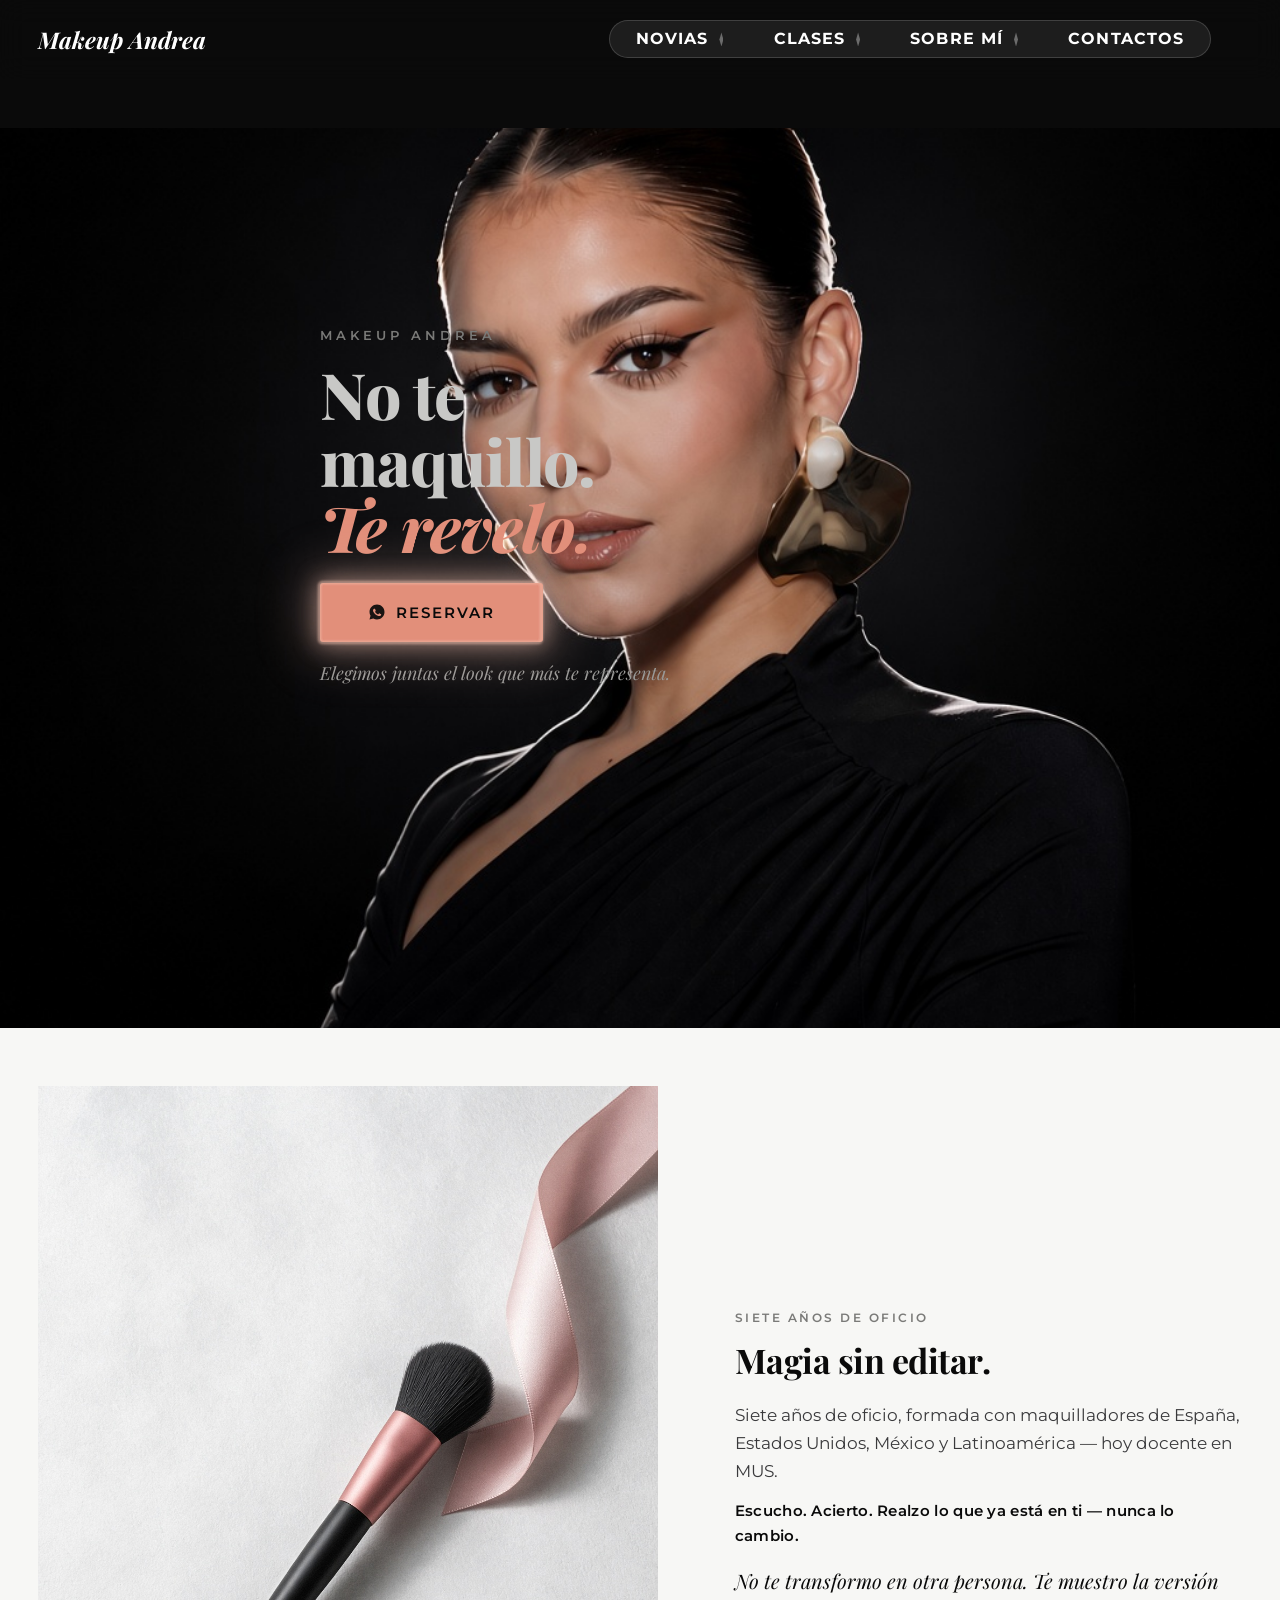
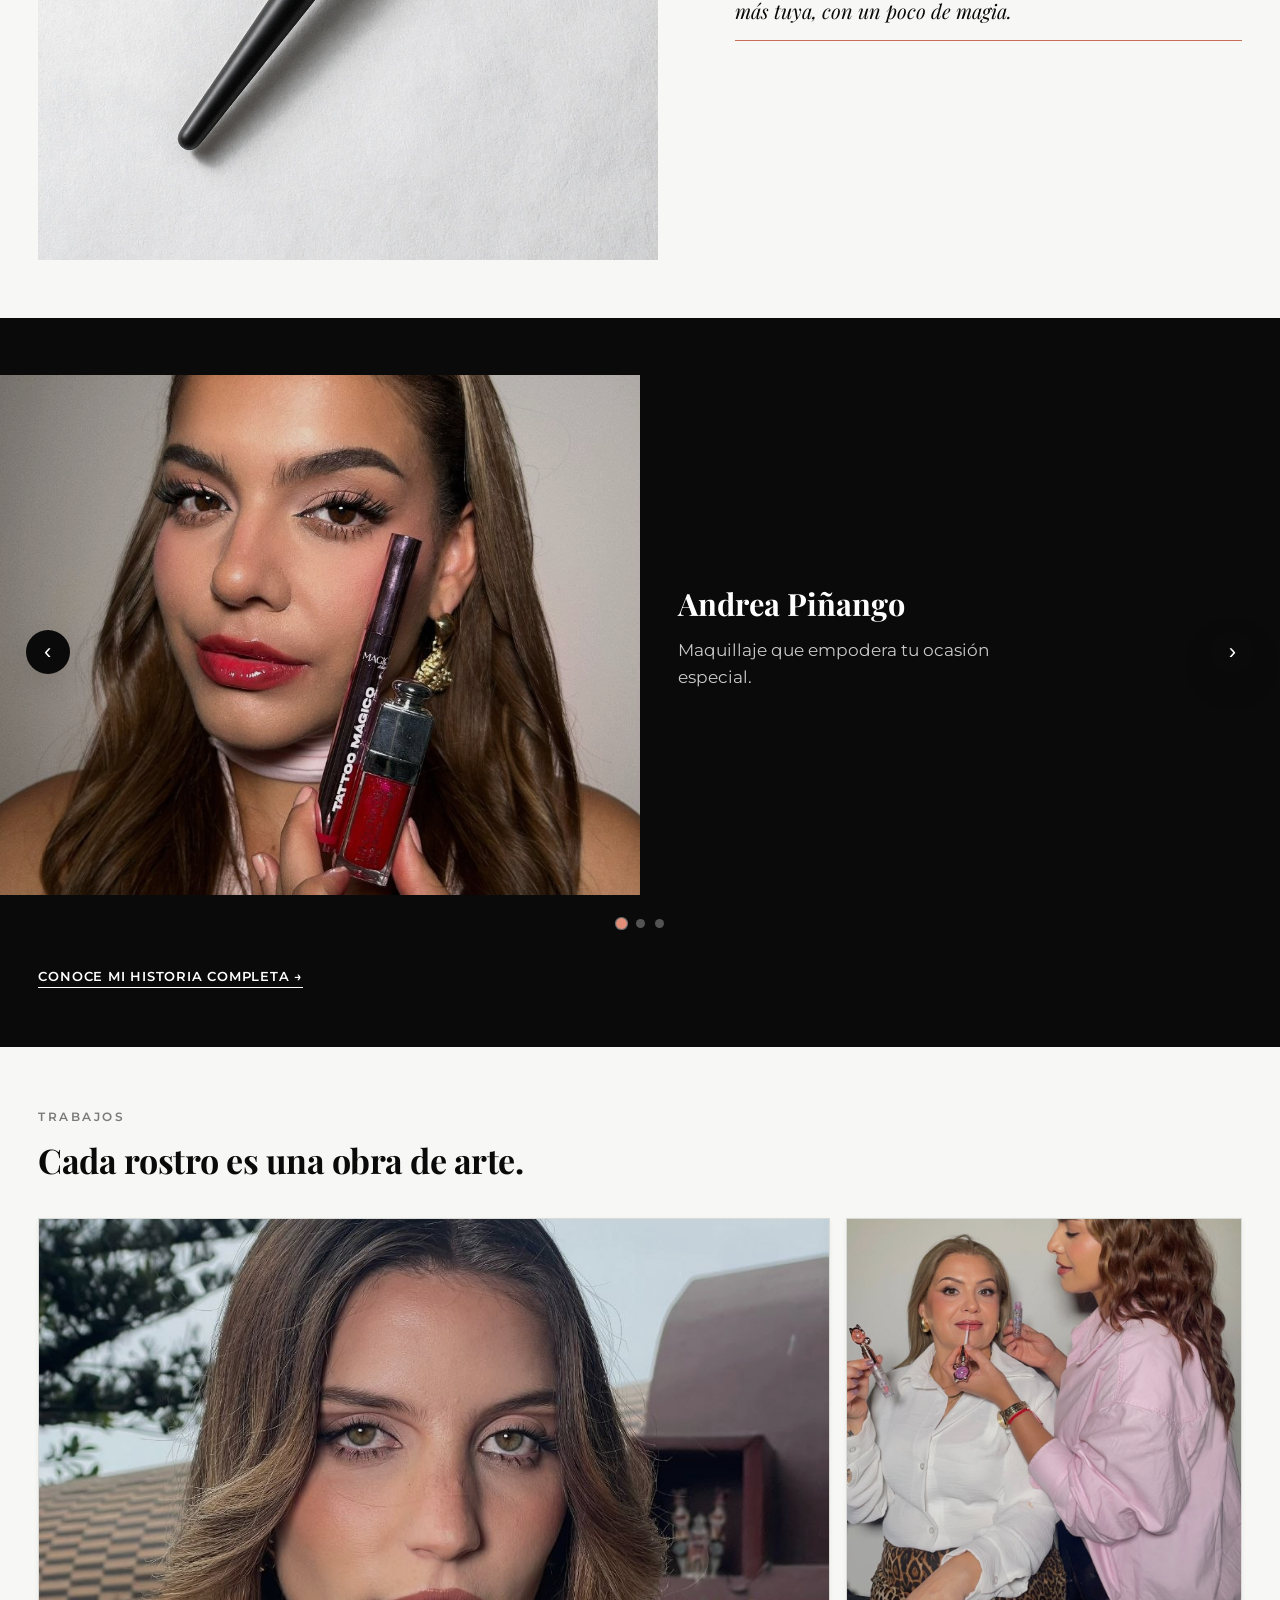
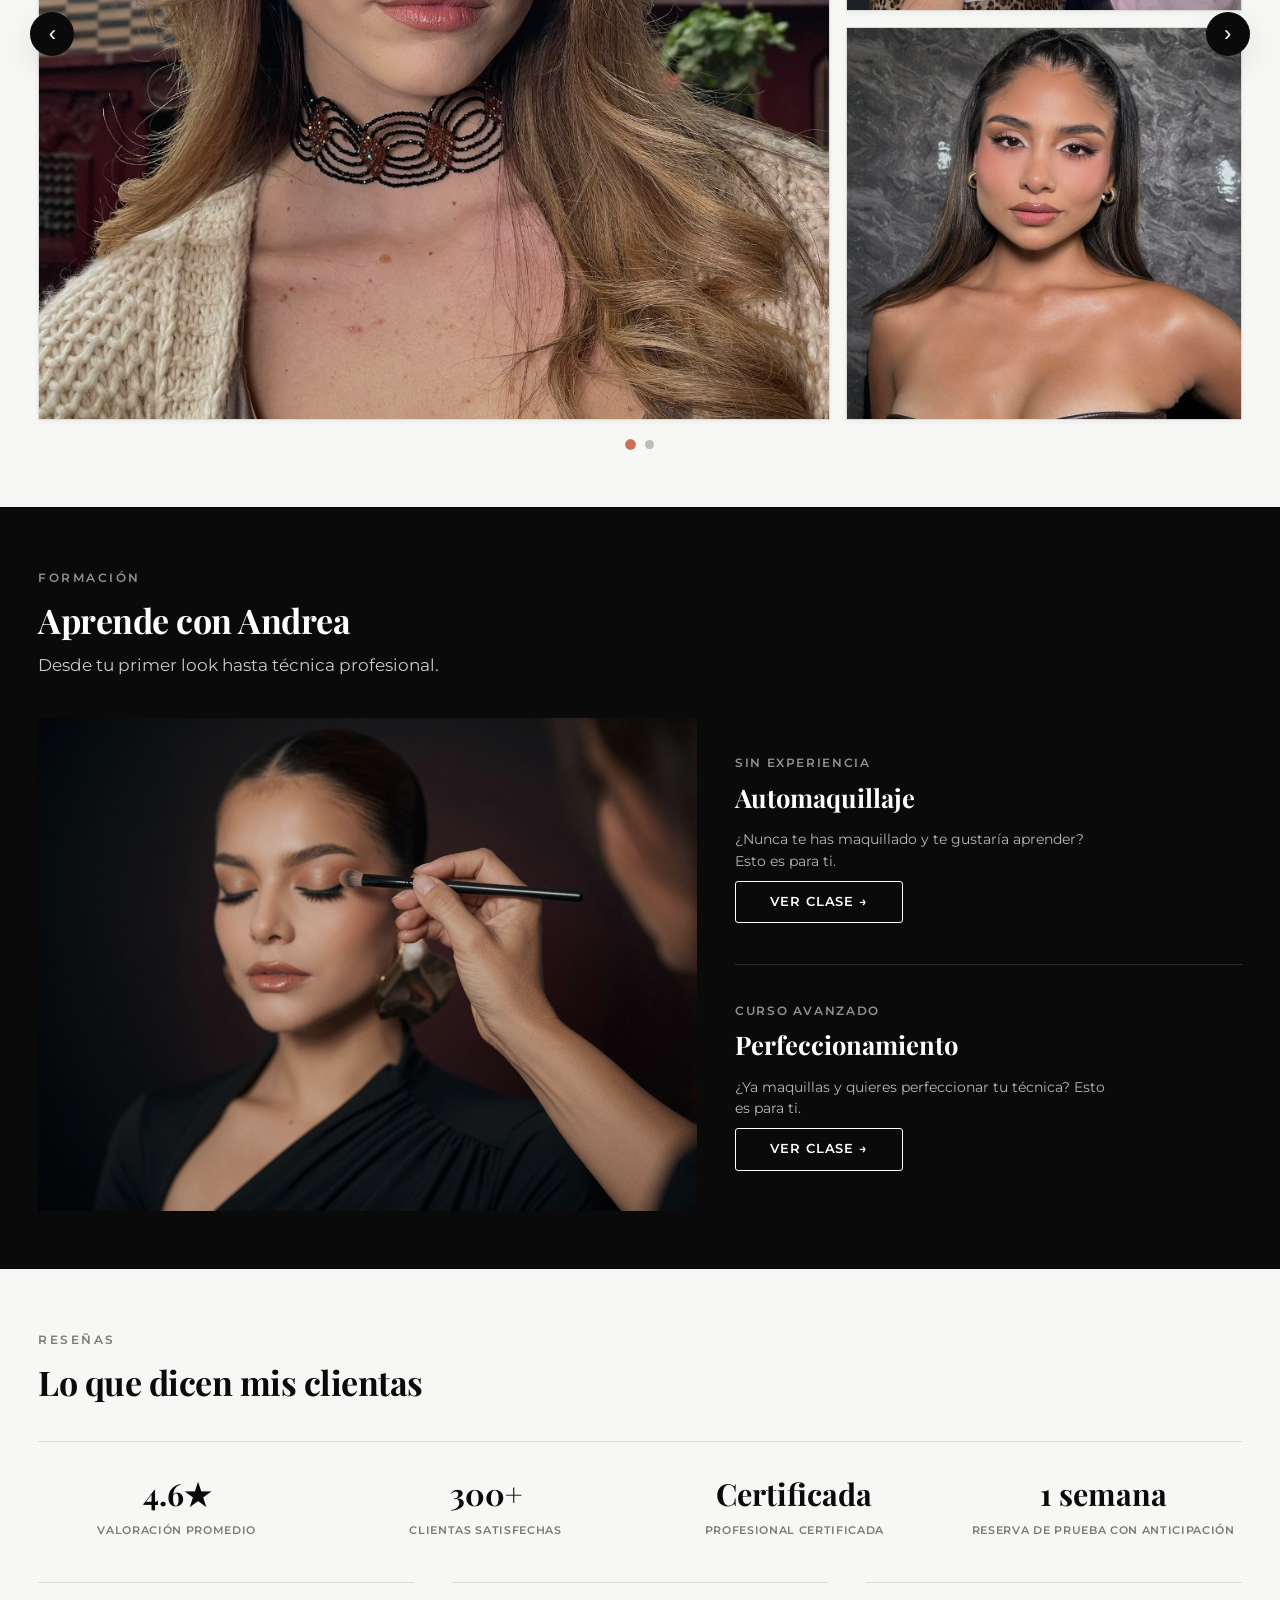
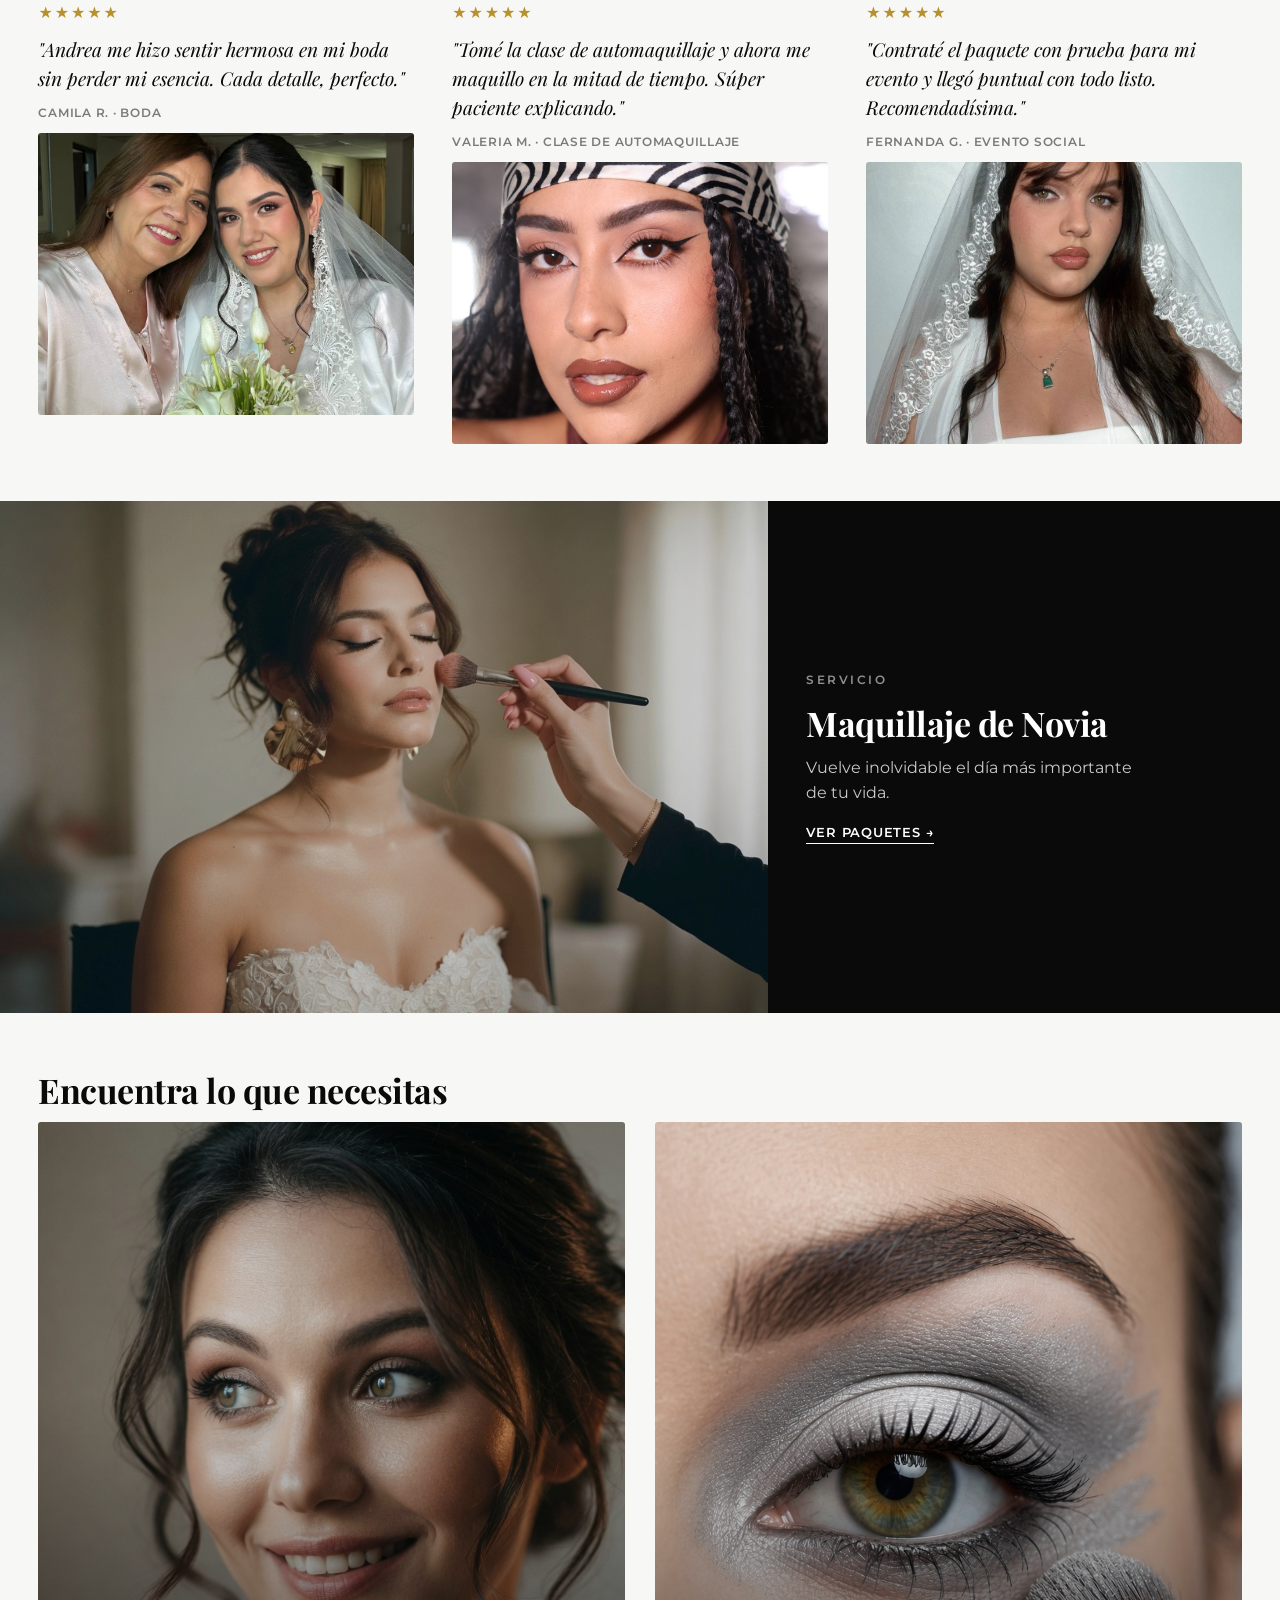
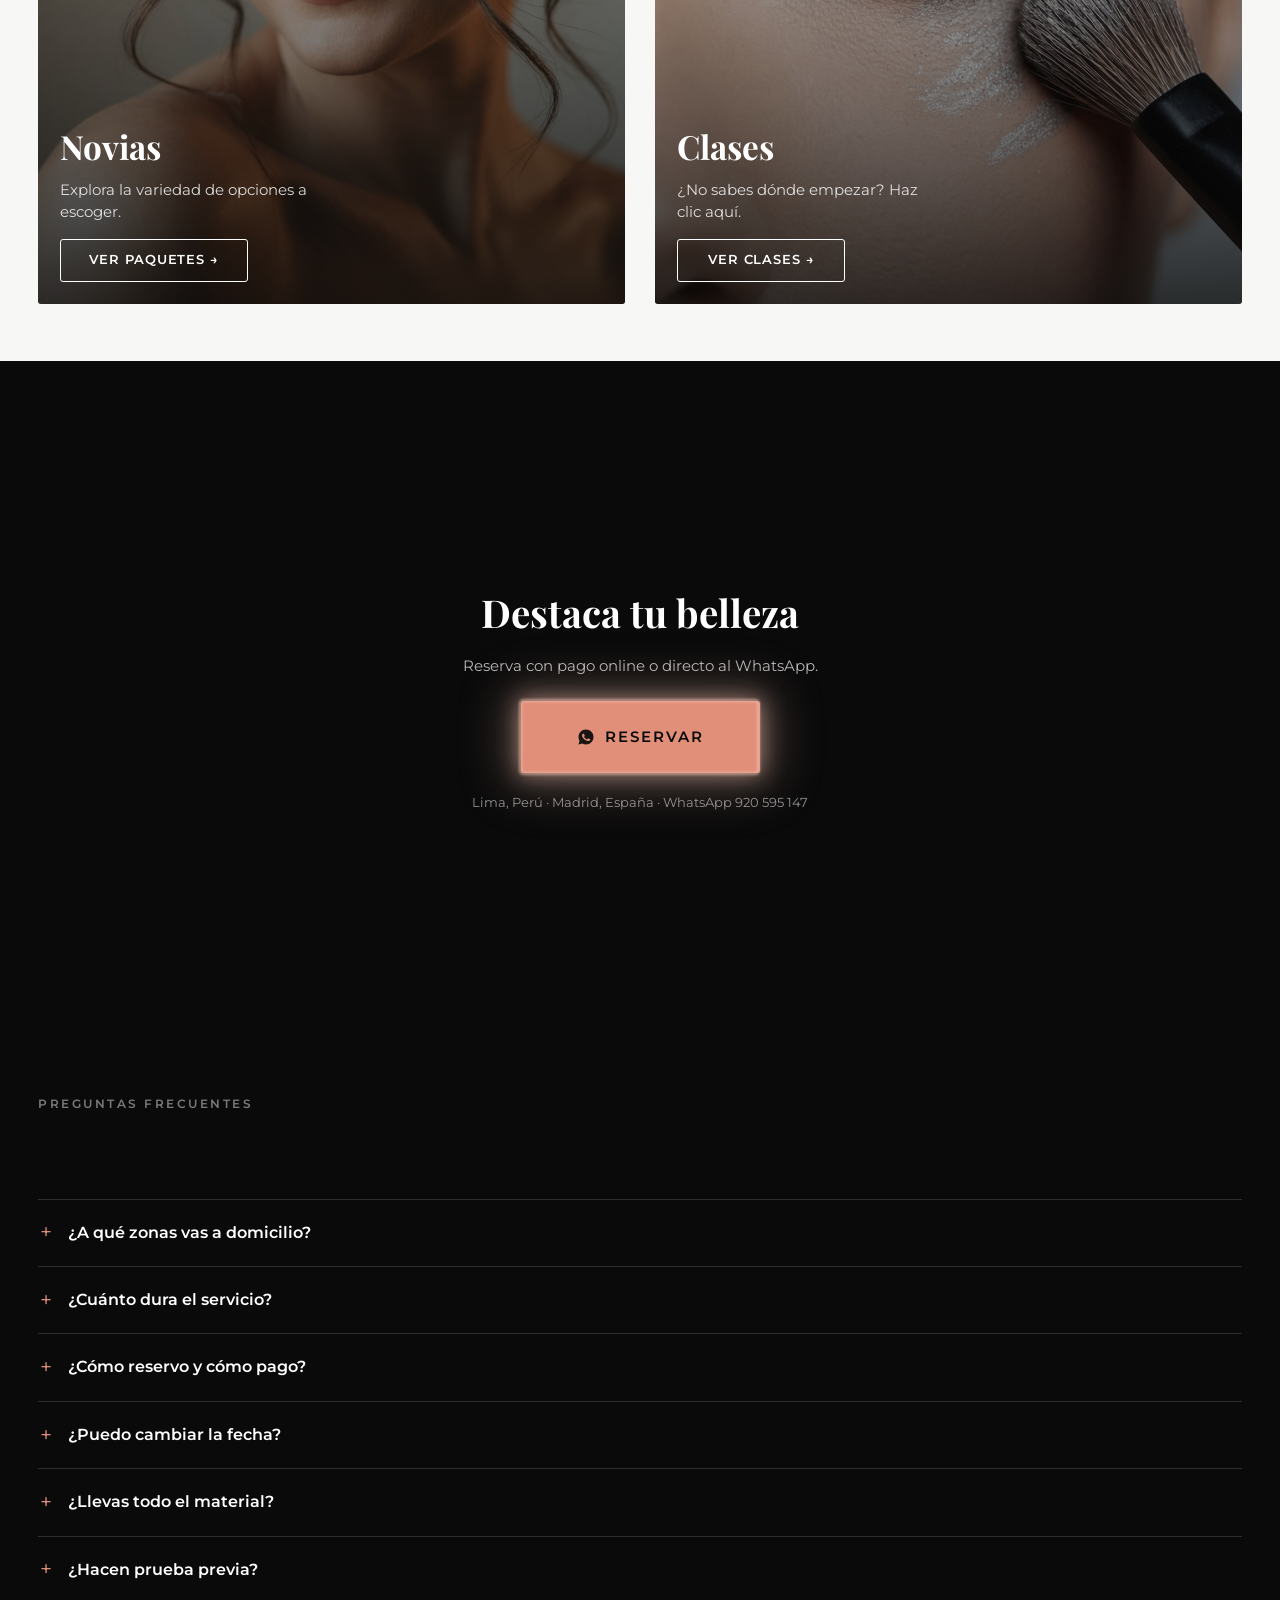
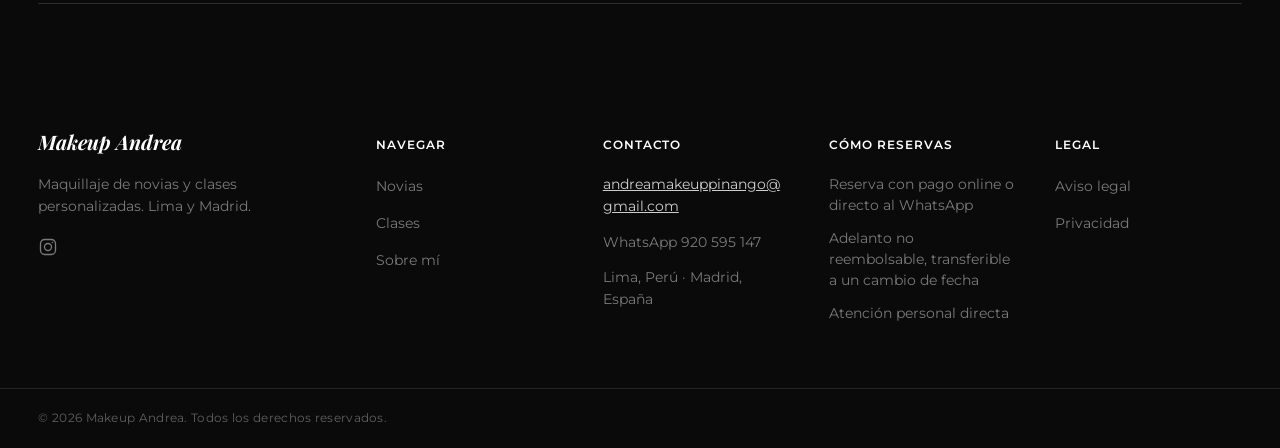
==== commit 1764b374: "Hero de clases sin blur ni corte, menu movil oscuro, condiciones/precios reales de novias-clases y l" ====
--- a/index.html
+++ b/index.html
@@ -406,7 +406,7 @@
     <section class="cierre" id="cierre" data-bg="dark" aria-labelledby="cierre-titulo">
       <div class="container faq__cta">
         <h2 id="cierre-titulo" class="faq__cta-titulo">Destaca tu belleza</h2>
-        <p class="faq__cta-sub">Reserva por WhatsApp. Sin pago online, sin complicaciones.</p>
+        <p class="faq__cta-sub">Reserva con pago online o directo al WhatsApp.</p>
         <a href="https://api.whatsapp.com/send/?phone=393514383265&amp;text&amp;type=phone_number&amp;app_absent=0" target="_blank" rel="noopener noreferrer" class="btn-editorial faq__cta-btn">
           <svg class="header-cta__icon" viewBox="0 0 24 24" width="18" height="18" fill="currentColor" aria-hidden="true"><path d="M12 2C6.48 2 2 6.48 2 12c0 1.85.5 3.58 1.36 5.07L2 22l5.06-1.33A9.94 9.94 0 0 0 12 22c5.52 0 10-4.48 10-10S17.52 2 12 2zm5.2 14.2c-.22.62-1.28 1.2-1.77 1.24-.45.05-1.02.07-1.65-.1-.38-.11-.87-.27-1.5-.53-2.64-1.14-4.36-3.8-4.5-3.98-.13-.18-1.08-1.43-1.08-2.73 0-1.3.68-1.94.93-2.2.24-.27.53-.33.7-.33h.5c.16 0 .38-.06.6.46.22.53.75 1.83.82 1.97.07.13.11.29.02.47-.09.18-.14.29-.27.44-.13.16-.28.35-.4.47-.13.13-.27.27-.12.53.16.27.7 1.15 1.5 1.86 1.04.92 1.91 1.21 2.18 1.35.27.13.42.11.58-.07.16-.18.68-.79.86-1.06.18-.27.36-.22.6-.13.24.09 1.53.72 1.79.85.27.13.44.2.51.31.07.11.07.65-.15 1.27z"/></svg>
           RESERVAR
@@ -518,7 +518,7 @@
         <div class="footer-col footer-col--trust">
           <h2 class="footer-col__title">Cómo reservas</h2>
           <ul class="footer-col__links footer-col__links--plain">
-            <li>Reserva por WhatsApp, sin pago online</li>
+            <li>Reserva con pago online o directo al WhatsApp</li>
             <li>Adelanto no reembolsable, transferible a un cambio de fecha</li>
             <li>Atención personal directa</li>
           </ul>
--- a/style.css
+++ b/style.css
@@ -333,10 +333,16 @@
 }
 .menu-backdrop[hidden] { display: none; }
 .menu-backdrop.is-open { opacity: 1; visibility: visible; }
+/* MA-C41 (petición directa de Paul): panel oscuro en vez de claro — fondo
+   negro, letras blancas, wordmark blanco. Todo lo que dependía de la
+   convención "claro" (texto var(--text-ink), divisores var(--bg-light-alt),
+   acento var(--accent-deep) — ese es el par para fondo CLARO en todo el
+   sitio) pasa a su contraparte de fondo OSCURO, mismo criterio que usan
+   .capitulo[data-bg="dark"]/.condiciones/.faq en el resto del proyecto. */
 .menu-panel {
   position: fixed; top: 0; right: 0; bottom: 0; z-index: 1100;
   width: min(86vw, 380px);
-  background: var(--bg-light);
+  background: var(--bg-dark);
   display: flex; flex-direction: column;
   padding: clamp(20px, 4vw, 32px);
   transform: translateX(100%); transition: transform .35s cubic-bezier(.4, 0, .2, 1);
@@ -344,21 +350,32 @@
 }
 .menu-panel.is-open { transform: translateX(0); }
 .menu-top { display: flex; align-items: center; justify-content: space-between; margin-bottom: clamp(24px, 5vw, 40px); }
+/* .header-logo__wordmark ya es #fff por defecto (línea 226) — acá no vive
+   dentro de .site-header, así que el override on-light no aplicaba, pero
+   tampoco había nada que lo pusiera en blanco a propósito para este panel.
+   Se deja explícito para que el blanco sea intencional, no un default heredado. */
+.menu-top .header-logo__wordmark { color: #fff; }
+/* Círculo invertido a blanco — sobre panel negro, un círculo var(--bg-dark)
+   se fundía con el fondo y solo quedaba flotando la "✕". */
 .menu-close {
   width: 44px; height: 44px; border-radius: 50%; border: 0; cursor: pointer;
-  background: var(--bg-dark); color: #fff; font-size: 16px; line-height: 1;
+  background: #fff; color: var(--bg-dark); font-size: 16px; line-height: 1;
   display: inline-flex; align-items: center; justify-content: center;
 }
 .menu-primary { display: flex; flex-direction: column; }
 .menu-primary a {
   display: flex; align-items: center; justify-content: space-between;
   font-family: var(--font-display); font-size: 1.5rem; font-weight: 700;
-  color: var(--text-ink); text-decoration: none;
-  padding: clamp(12px, 2vw, 16px) 0; border-bottom: 1px solid var(--bg-light-alt);
+  color: #fff; text-decoration: none;
+  padding: clamp(12px, 2vw, 16px) 0; border-bottom: 1px solid rgba(255,255,255,.14);
 }
 .menu-primary a::after { content: "›"; color: var(--text-muted); font-weight: 400; }
-.menu-primary a[aria-current="page"] { color: var(--accent-deep); }
+.menu-primary a[aria-current="page"] { color: var(--accent-bright); }
 .menu-cta.btn-editorial { margin-top: clamp(24px, 5vw, 40px); width: 100%; }
+/* accent-deep (heredado de .btn-editorial--solid) es la variante para fondo
+   CLARO — sobre el panel ahora oscuro, mismo criterio que .automaquillaje/
+   .reserva-novias/.sobre-mi-cierre__cta en el resto del sitio. */
+.menu-cta.btn-editorial--solid { background: var(--accent-bright); }
 
 /* --------------------------------------------------------------------------
    3 · Hero (home) — layout B, apilado, AL RAS del viewport (petición directa
@@ -1140,8 +1157,8 @@
    -------------------------------------------------------------------------- */
 
 /* Compensa el header sticky (mismo criterio que #servicios) */
-#hero-novias, #credencial, #condiciones, #paquetes, #incluye, #galeria-novias, #reserva-novias,
-#hero-clases, #selector, #automaquillaje, #perfeccionamiento, #condiciones-clases, #reserva-clases {
+#hero-novias, #condiciones, #paquetes, #incluye, #galeria-novias, #reserva-novias,
+#hero-clases, #selector, #automaquillaje, #perfeccionamiento, #condiciones-clases {
   scroll-margin-top: 100px;
 }
 
@@ -1193,9 +1210,38 @@
   }
 }
 
+/* Overrides SOLO para .hero-clases (petición directa de Paul, MA-C40): a
+   diferencia de novias/sobre-mi (foto a inset:0, sin banda — MA-C37), acá el
+   header semi-transparente (`backdrop-filter:blur`, ver .site-header) queda
+   superpuesto directo sobre la foto y la difumina parcialmente. Se reinstala
+   el margen reservado arriba, pero en negro puro (no el --bg-light-alt gris
+   que se sacó en MA-C37) — el header flota sobre fondo sólido, no sobre la
+   imagen, sin blur visible. Mismo mecanismo que tenía el proyecto antes de
+   MA-C37 (fila +var(--header-gap), foto con top:var(--header-gap)), aplicado
+   únicamente a esta página. */
+.hero-clases__media { background: #000; }
+.hero-clases__grid { min-height: calc(clamp(480px, 52vw, 680px) + var(--header-gap)); }
+/* top + height:100% (heredado de la regla compartida) se pisaban entre sí: con
+   height fija al 100% del panel Y top desplazado var(--header-gap), la foto se
+   desbordaba esa misma medida por ABAJO del panel — overflow:hidden la recortaba
+   ahí, cortando el borde inferior de la imagen. height:calc(100% - header-gap)
+   la encoge lo justo para que quepa entera entre el margen negro y el borde
+   inferior real del panel, sin desbordarse. */
+.hero-clases__media img { top: var(--header-gap); height: calc(100% - var(--header-gap)); }
+.hero-clases__content { padding-top: clamp(40px, 5vw, 72px); }
+@media (max-width: 768px) {
+  .hero-clases__media { min-height: calc(clamp(360px, 90vw, 460px) + var(--header-gap)); }
+  .hero-clases__content { padding-top: clamp(32px, 8vw, 48px); }
+}
+
 /* C · Condiciones — "Antes de agendar" (oscuro, novias + clases comparten .condiciones-list) */
 .condiciones, .condiciones-clases { background: var(--bg-dark); }
 .condiciones .section-title, .condiciones-clases .section-title { color: #fff; }
+/* MA-F24: párrafo nuevo entre el h2 y la lista, sin color propio (heredaba el
+   texto oscuro por defecto, invisible sobre --bg-dark) — mismo tratamiento que
+   .condiciones-list li para que se lea como su introducción, no como un elemento
+   nuevo desconectado. */
+.condiciones-intro { font: 400 1rem/1.6 var(--font-body); color: rgba(255,255,255,.78); max-width: 72ch; margin: 0 0 clamp(16px, 2vw, 24px); }
 .condiciones-list {
   list-style: none; counter-reset: cond; margin: 0; padding: 0; max-width: 72ch;
   display: flex; flex-direction: column; gap: clamp(16px, 2vw, 24px);
@@ -1302,9 +1348,11 @@
 /* Legible, no "gris casi invisible" (briefing pto.4) */
 .incluye-marcas-label { font: 600 .72rem/1 var(--font-body); letter-spacing: .18em; text-transform: uppercase; color: rgba(255,255,255,.68); margin: 0 0 12px; }
 .incluye-marcas-list { font: 400 .95rem/1.7 var(--font-body); color: rgba(255,255,255,.8); margin: 0; }
-/* Disclaimer bajo la lista de marcas (briefing maestro §7/§9) — hereda el
-   estilo de mark.content-tbd ya definido, solo se ajusta el espaciado del párrafo */
-.incluye-marcas-disclaimer { font: 400 .78rem/1.5 var(--font-body); margin: 12px 0 0; }
+/* Disclaimer bajo la lista de marcas (briefing maestro §7/§9). MA-F24: ya no es
+   <mark class="content-tbd"> (perdió el color que traía de ahí, quedó invisible
+   sobre --bg-dark) — más tenue que .incluye-marcas-list (.8) por ser texto legal
+   secundario, mismo criterio que sugirió front. */
+.incluye-marcas-disclaimer { font: 400 .78rem/1.5 var(--font-body); color: rgba(255,255,255,.5); margin: 12px 0 0; }
 @media (max-width: 768px) {
   .incluye-grid, .incluye-grid:not(:has(.incluye-col--marcas)) { grid-template-columns: 1fr; gap: 32px; }
   .incluye-servicio-list { grid-template-columns: 1fr; }
@@ -1329,6 +1377,14 @@
   border: 2px solid transparent; transition: border-color .2s, transform .2s, box-shadow .2s;
 }
 .selector-card:hover { border-color: var(--text-ink); transform: translateY(-2px); box-shadow: var(--shadow-hover); }
+/* MA-J6 dejó el hook sin estilo (inbox/css.md) — misma señal que :hover
+   [borde + elevación] pero persistente mientras la sección correspondiente
+   esté visible, y fondo var(--bg-light) [más claro que el var(--bg-light-alt)
+   de reposo] para que se note incluso sin el cursor encima. */
+.selector-card.is-active {
+  border-color: var(--text-ink); background: var(--bg-light);
+  transform: translateY(-2px); box-shadow: var(--shadow-hover);
+}
 .selector-card__level {
   display: inline-block; font: 700 .7rem/1 var(--font-body); letter-spacing: .14em; text-transform: uppercase;
   color: #fff; background: var(--text-ink); padding: 6px 12px; border-radius: var(--radius-pill);
@@ -1382,23 +1438,21 @@
   .automaquillaje-grid, .perfeccionamiento-grid { grid-template-columns: 1fr; }
 }
 
-/* I · Reserva final — CTA (MA-C36: siempre oscuro en las 3 páginas, mismo negro que
-   .cierre del index — antes clases quedaba claro, decisión revertida a pedido directo
-   de Paul. Excepción deliberada a la regla de alternancia, mismo precedente que
-   #faq+#cierre en index.html (MA-C30): condiciones-clases→reserva-clases y
-   cap4→sobre-mi-cierre terminan en 2 oscuras seguidas a propósito, el cierre del
-   sitio "tiene que ser siempre negro" pesa más que la alternancia en este punto). */
-.reserva-novias, .reserva-clases { text-align: center; background: var(--bg-dark); }
-.reserva-novias .container, .reserva-clases .container { max-width: 640px; display: flex; flex-direction: column; align-items: center; }
-.reserva-novias h2, .reserva-clases h2 {
+/* I · Reserva final — CTA (MA-C36: siempre oscuro, mismo negro que .cierre del
+   index. Excepción deliberada a la regla de alternancia, mismo precedente que
+   #faq+#cierre en index.html — MA-C30). `.reserva-clases` (su equivalente en
+   clases.html) fue eliminada del HTML en MA-F28 — CSS muerto limpiado acá. */
+.reserva-novias { text-align: center; background: var(--bg-dark); }
+.reserva-novias .container { max-width: 640px; display: flex; flex-direction: column; align-items: center; }
+.reserva-novias h2 {
   font-family: var(--font-display); font-size: clamp(1.8rem, 3.2vw, 2.6rem); font-weight: 700;
   margin: 0 0 clamp(20px, 2.4vw, 28px); color: #fff;
 }
-/* CTA "RESERVAR FECHA/CLASE" sobre fondo oscuro — mismo criterio que .hero-overlay/.cierre/.automaquillaje (§2.1).
+/* CTA "RESERVAR FECHA" sobre fondo oscuro — mismo criterio que .hero-overlay/.cierre/.automaquillaje (§2.1).
    REPINTADO MA-C12: mismo fix de contraste que .automaquillaje .btn-editorial--solid, ver comentario ahí. */
-.reserva-novias .btn-editorial--solid, .reserva-clases .btn-editorial--solid { background: var(--accent-bright); color: #fff; }
-.reserva-novias .btn-editorial--solid:hover, .reserva-clases .btn-editorial--solid:hover { background: var(--accent-bright-hover); color: #fff; }
-.reserva-novias__micro, .reserva-clases__micro { font: 400 .85rem/1.5 var(--font-body); margin: clamp(18px, 2vw, 24px) 0 0; color: rgba(255,255,255,.6); }
+.reserva-novias .btn-editorial--solid { background: var(--accent-bright); color: #fff; }
+.reserva-novias .btn-editorial--solid:hover { background: var(--accent-bright-hover); color: #fff; }
+.reserva-novias__micro { font: 400 .85rem/1.5 var(--font-body); margin: clamp(18px, 2vw, 24px) 0 0; color: rgba(255,255,255,.6); }
 
 /* --------------------------------------------------------------------------
    13 · Unificación de foto (§10.3) — tinte sutil charcoal (10%, dentro del
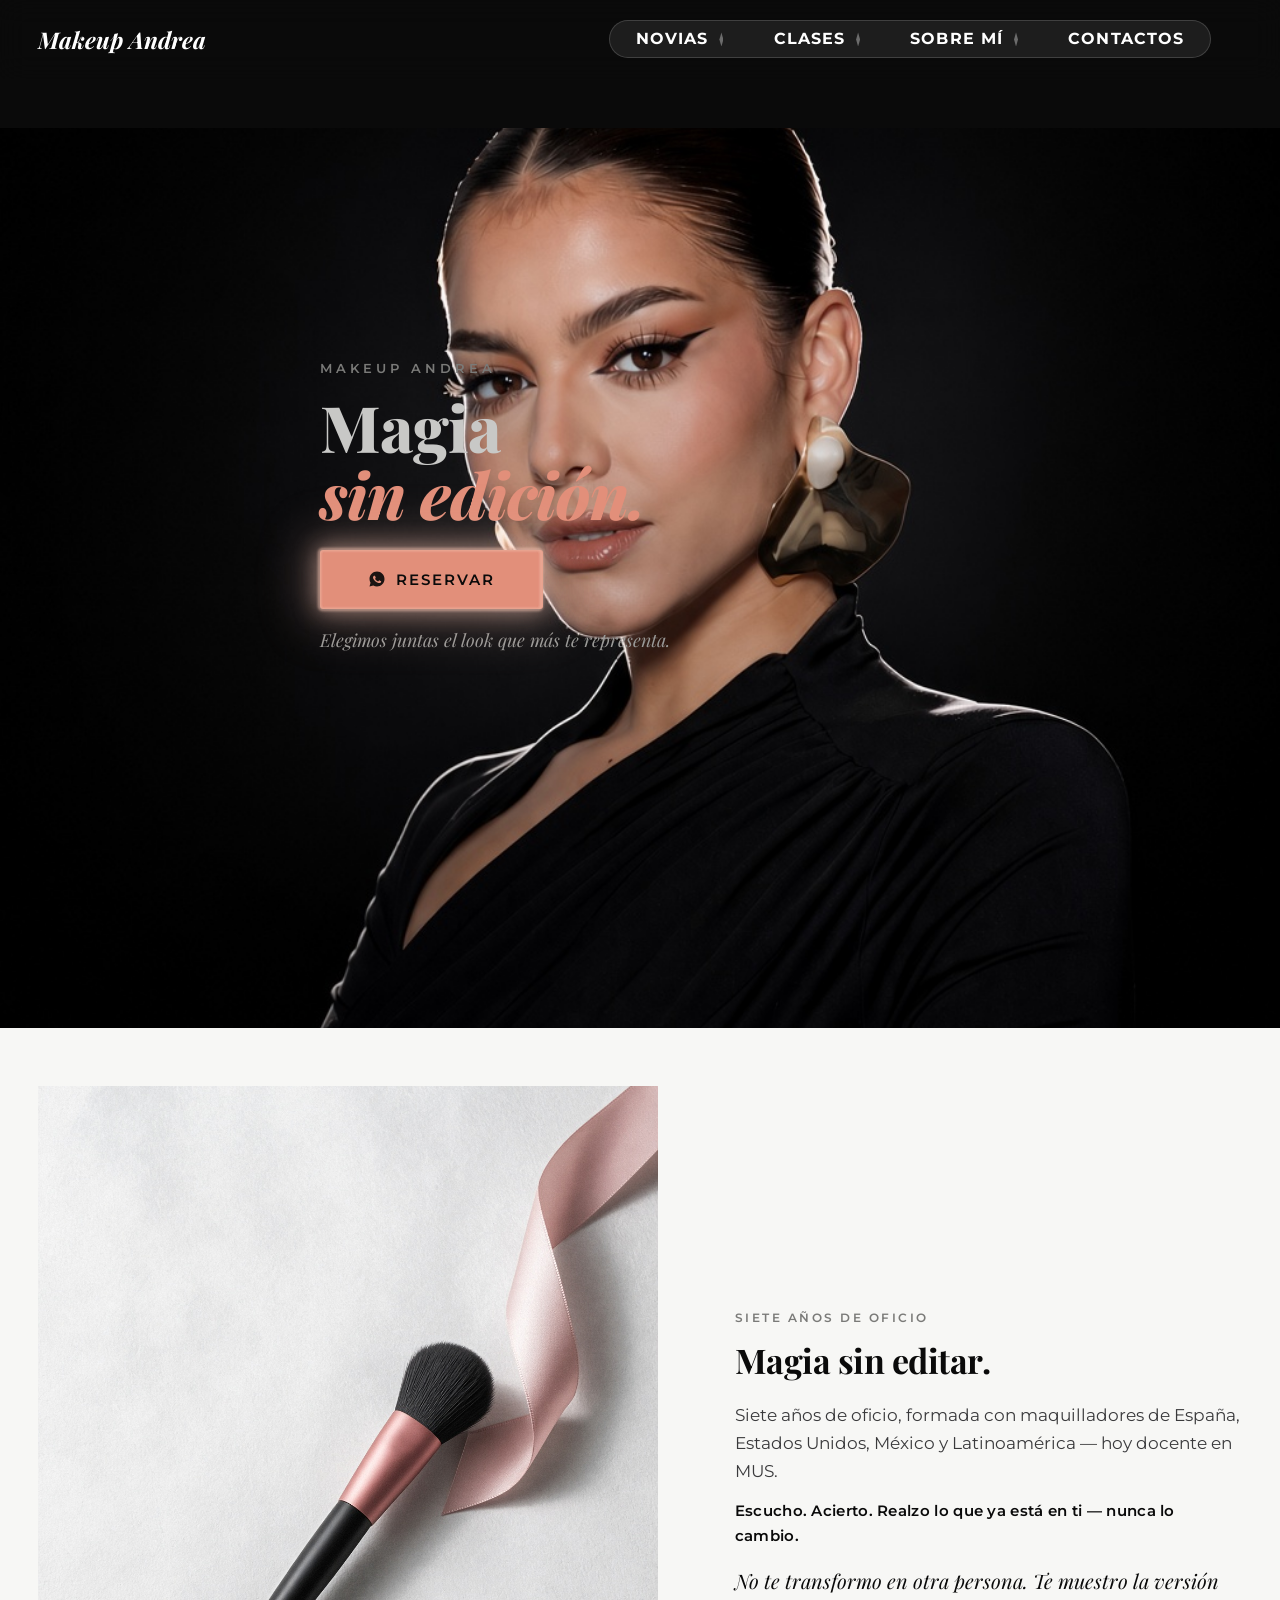
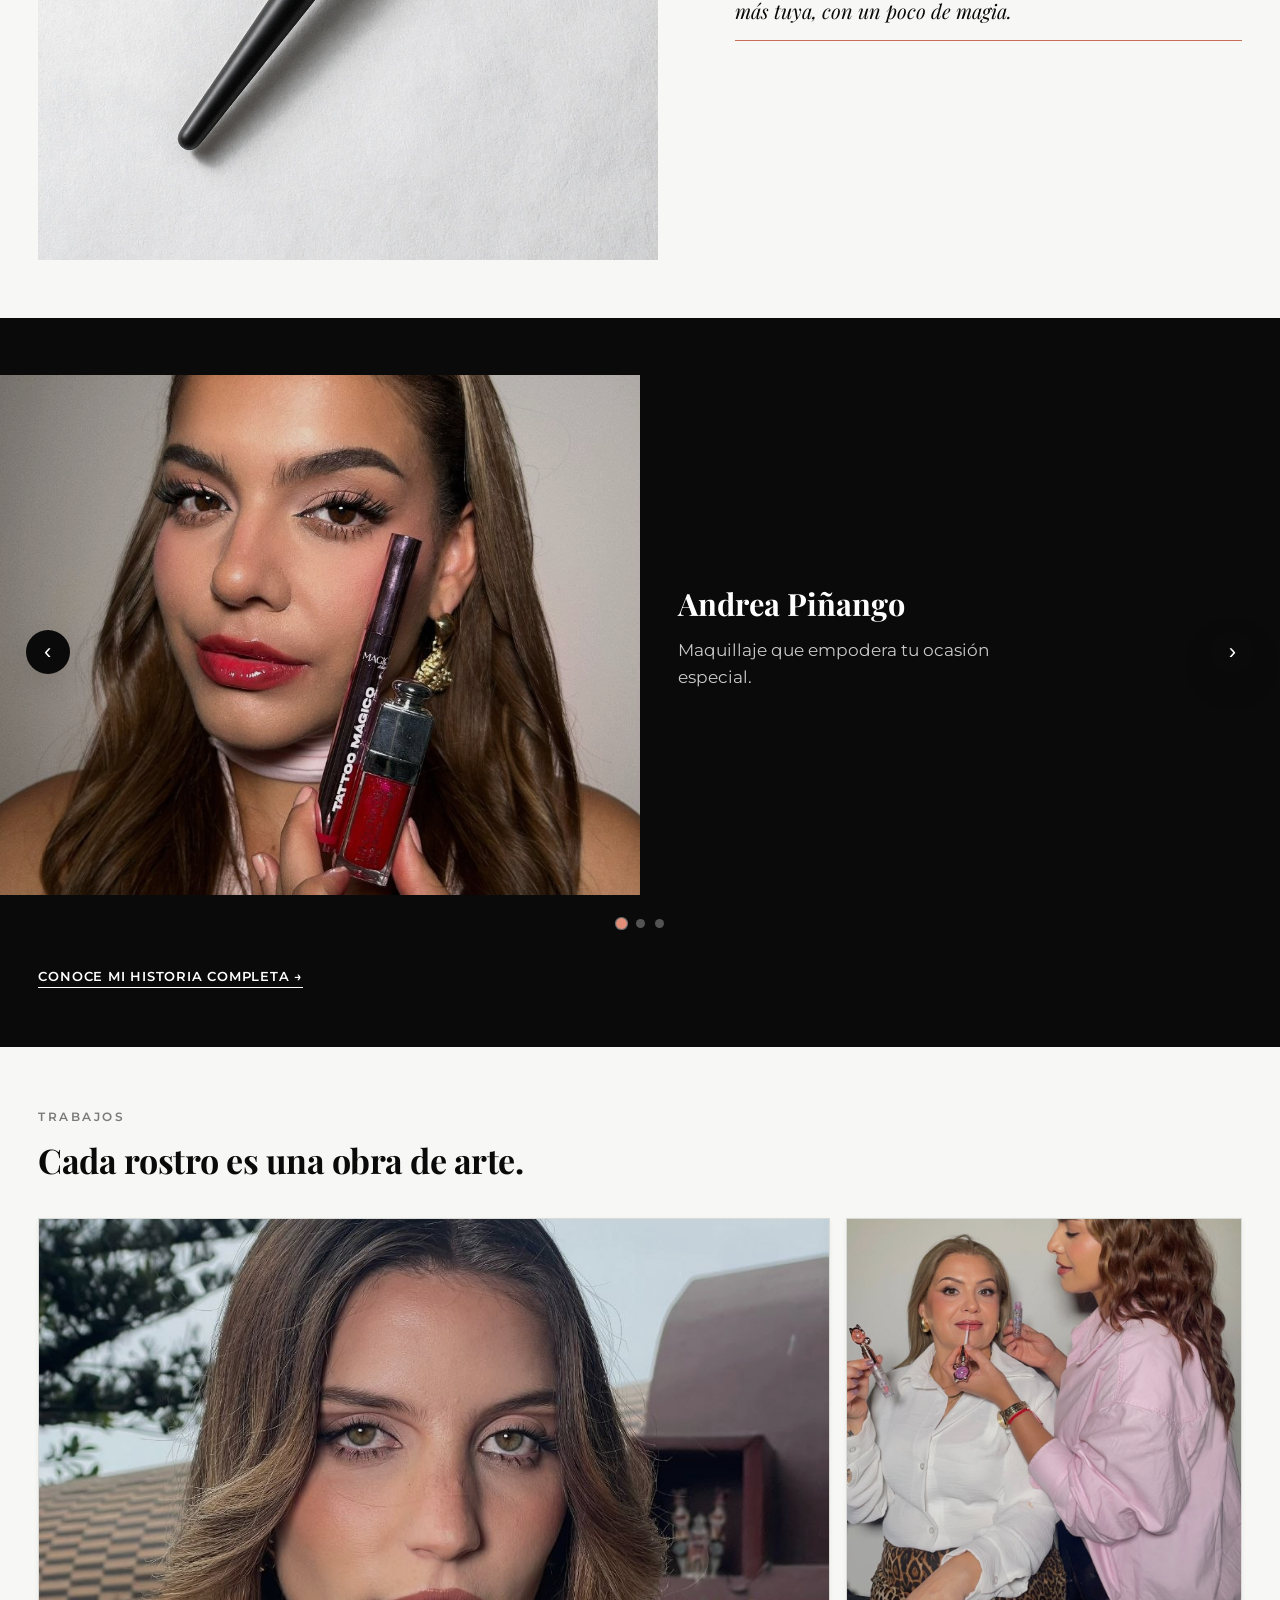
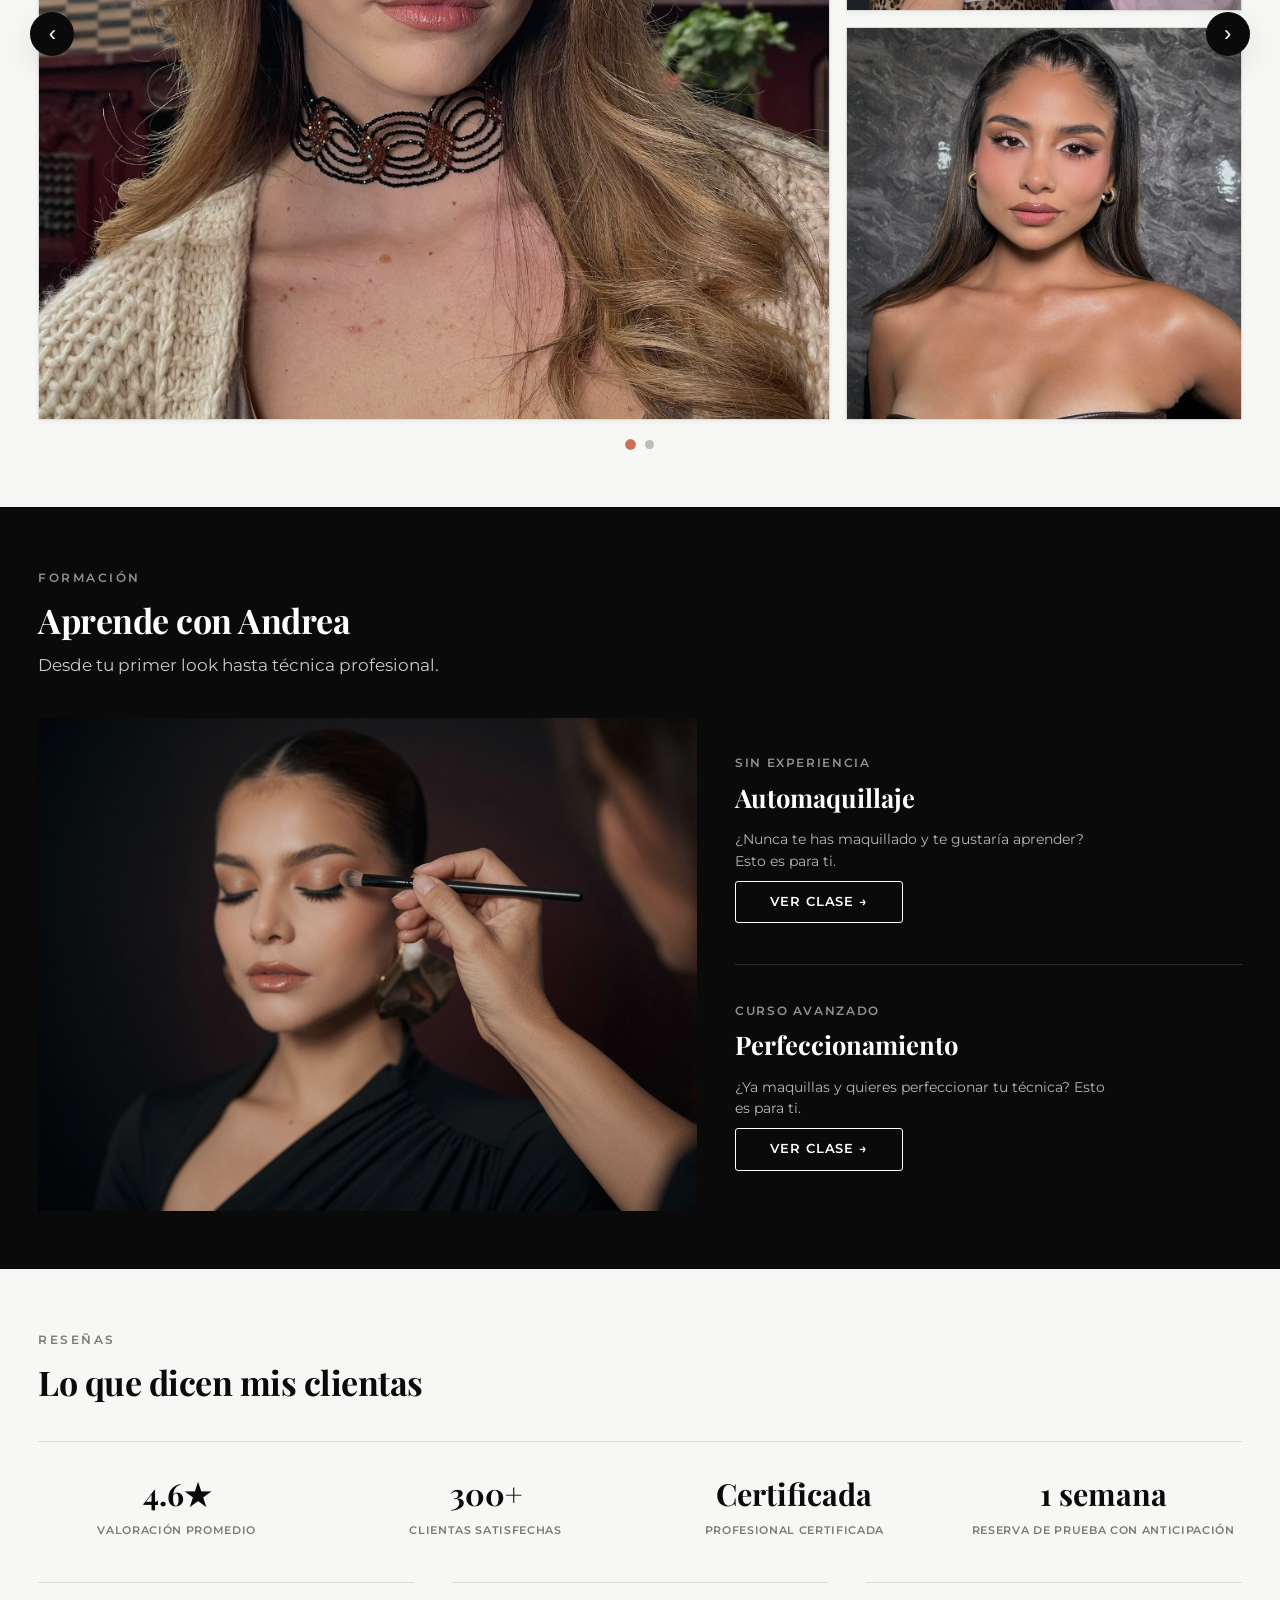
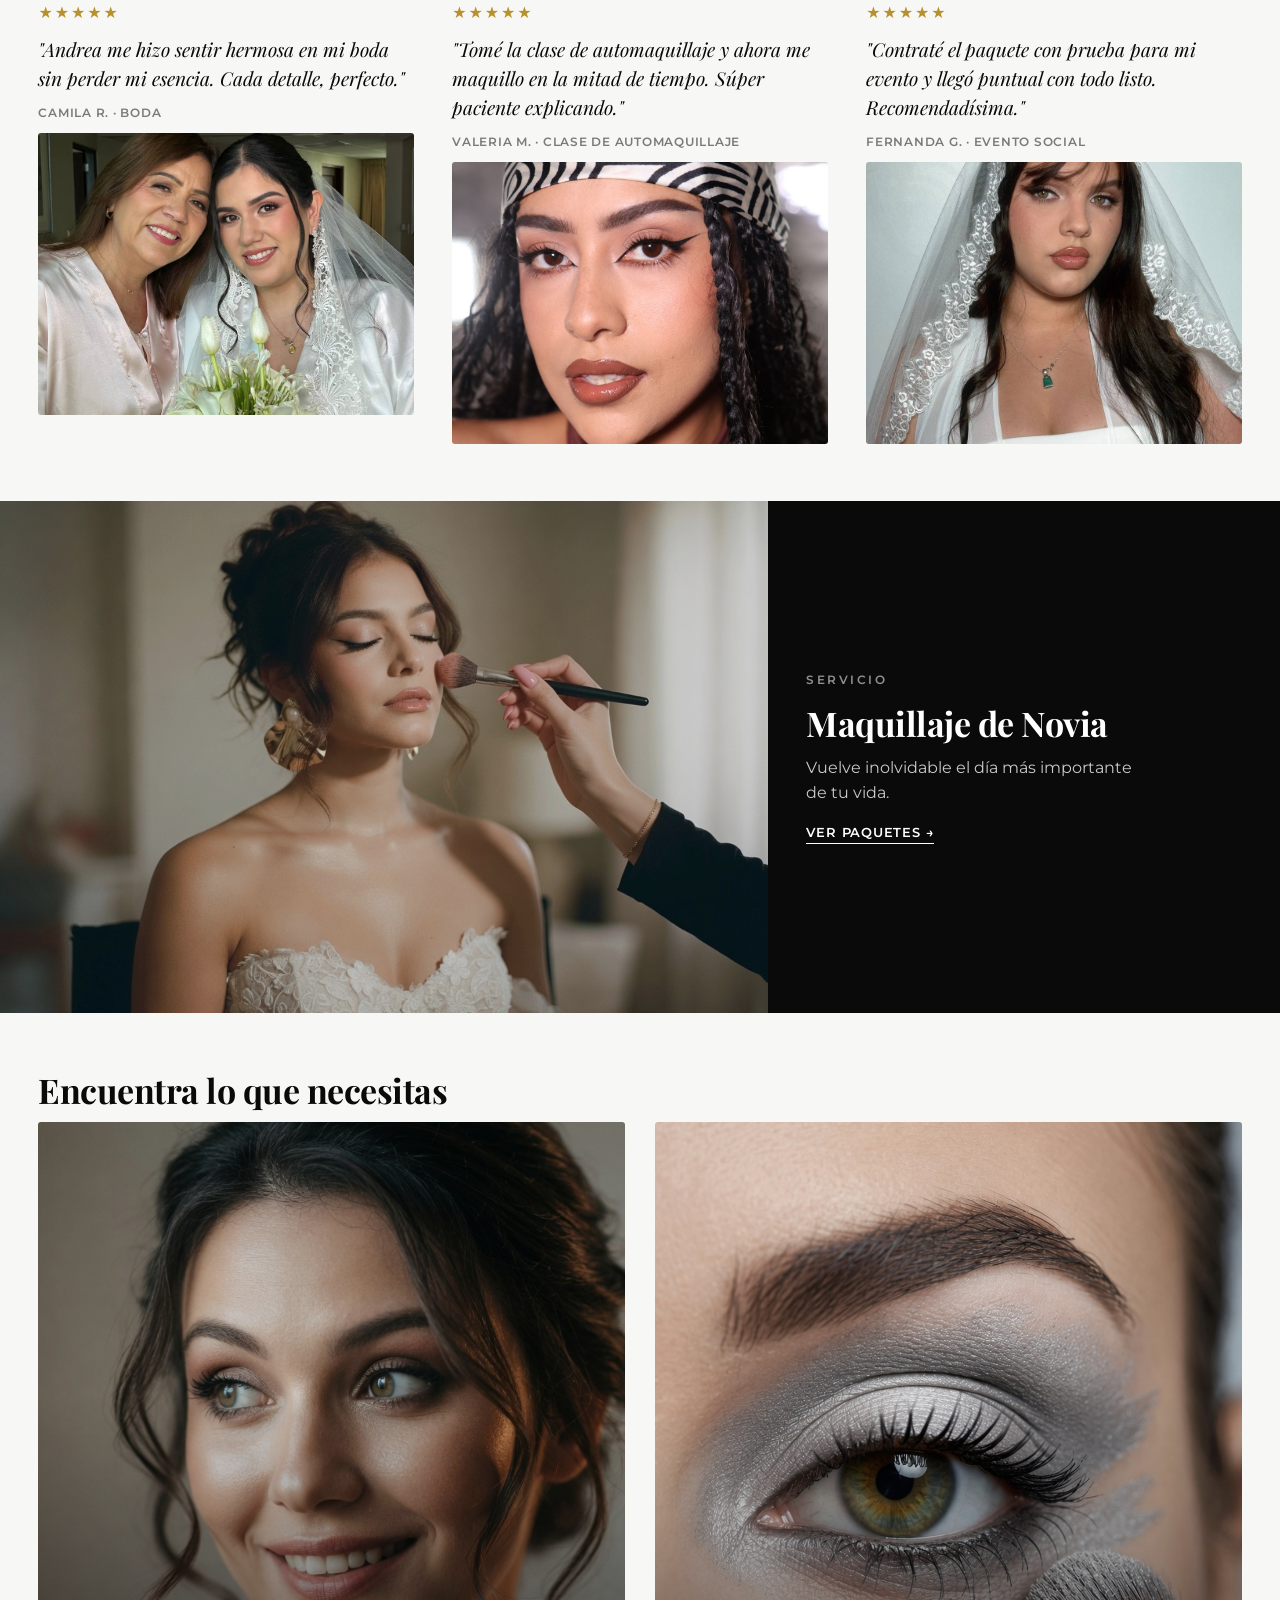
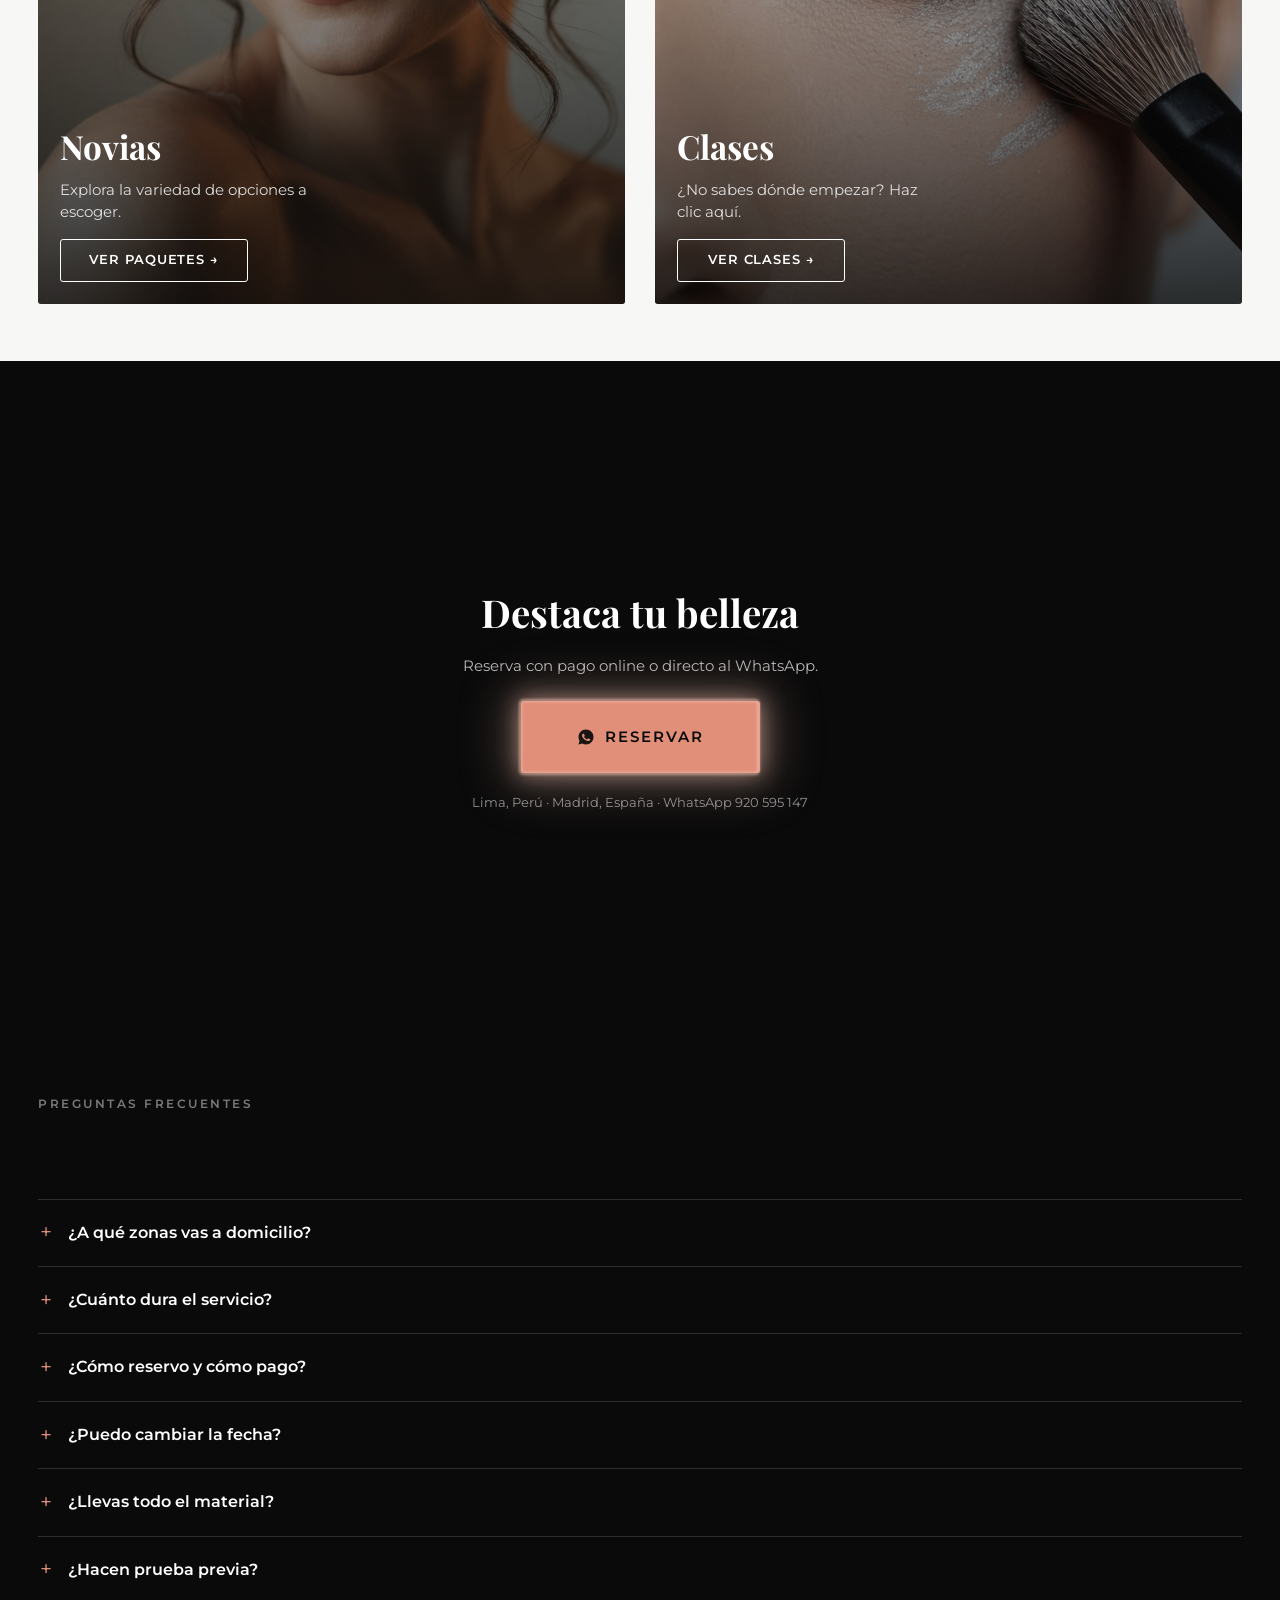
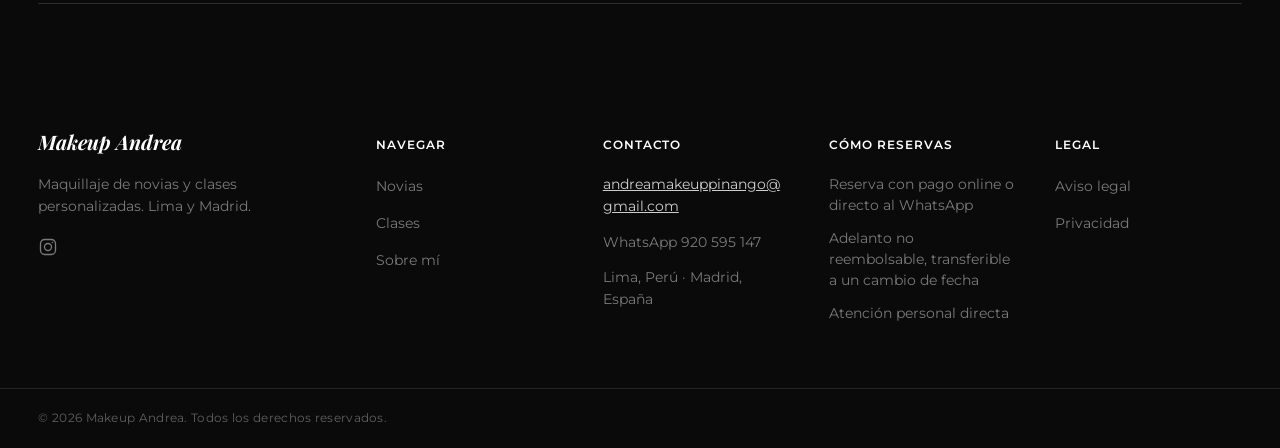
==== commit 90e8c92f: "Nuevo eslogan del hero: Magia sin edicion" ====
--- a/index.html
+++ b/index.html
@@ -71,7 +71,7 @@
     <!-- ===== 1 · HERO layout B (OSCURO) — DIFF hero+picture responsive, reemplaza el split MA-F9/MA-C10 ===== -->
     <!-- Apilado centrado: foto arriba (art-direction `<picture>`, 9:16 móvil / 16:10 desktop) fundida
          al negro tinta con degradado, mensaje único + 1 solo CTA debajo (fuera hero-sub y el CTA
-         secundario "VER TRABAJOS" del split anterior). "Te revelo" acentuado en rosewood
+         secundario "VER TRABAJOS" del split anterior). "sin edición" acentuado en rosewood
          (`.hero__sello`). `data-bg="dark"` se mantiene — `#artista-intro` sigue clara justo después,
          alternancia ya correcta sin tocarla. `hero-movil.webp` es ruta placeholder hasta que exista
          la foto vertical real; mientras tanto el navegador cae al `<img>` de `hero.webp` si el
@@ -85,7 +85,7 @@
       </div>
       <div class="hero__content">
         <span class="hero-eyebrow">MAKEUP ANDREA</span>
-        <h1 id="hero-titulo">No te maquillo.<br><em class="hero__sello">Te revelo.</em></h1>
+        <h1 id="hero-titulo">Magia<br><em class="hero__sello">sin edición.</em></h1>
         <a href="https://api.whatsapp.com/send/?phone=393514383265&amp;text&amp;type=phone_number&amp;app_absent=0" target="_blank" rel="noopener noreferrer" class="btn-editorial hero__cta-btn">
           <svg class="header-cta__icon" viewBox="0 0 24 24" width="18" height="18" fill="currentColor" aria-hidden="true"><path d="M12 2C6.48 2 2 6.48 2 12c0 1.85.5 3.58 1.36 5.07L2 22l5.06-1.33A9.94 9.94 0 0 0 12 22c5.52 0 10-4.48 10-10S17.52 2 12 2zm5.2 14.2c-.22.62-1.28 1.2-1.77 1.24-.45.05-1.02.07-1.65-.1-.38-.11-.87-.27-1.5-.53-2.64-1.14-4.36-3.8-4.5-3.98-.13-.18-1.08-1.43-1.08-2.73 0-1.3.68-1.94.93-2.2.24-.27.53-.33.7-.33h.5c.16 0 .38-.06.6.46.22.53.75 1.83.82 1.97.07.13.11.29.02.47-.09.18-.14.29-.27.44-.13.16-.28.35-.4.47-.13.13-.27.27-.12.53.16.27.7 1.15 1.5 1.86 1.04.92 1.91 1.21 2.18 1.35.27.13.42.11.58-.07.16-.18.68-.79.86-1.06.18-.27.36-.22.6-.13.24.09 1.53.72 1.79.85.27.13.44.2.51.31.07.11.07.65-.15 1.27z"/></svg>
           RESERVAR
--- a/style.css
+++ b/style.css
@@ -1220,7 +1220,13 @@
    MA-C37 (fila +var(--header-gap), foto con top:var(--header-gap)), aplicado
    únicamente a esta página. */
 .hero-clases__media { background: #000; }
-.hero-clases__grid { min-height: calc(clamp(480px, 52vw, 680px) + var(--header-gap)); }
+/* Fila alargada respecto al clamp base compartido con novias (petición directa
+   de Paul, MA-C44): justo debajo va #condiciones-clases (oscuro) — con la fila
+   en su alto normal, el claro del hero y el oscuro de "Antes de agendar" quedan
+   demasiado pegados y el patrón claro/oscuro/claro/oscuro del resto de la página
+   se siente forzado, sin respiro. Clamp subido completo [mín/preferido/máx, no
+   solo el techo] para que el blanco tenga más presencia antes de cruzar a negro. */
+.hero-clases__grid { min-height: calc(clamp(560px, 58vw, 760px) + var(--header-gap)); }
 /* top + height:100% (heredado de la regla compartida) se pisaban entre sí: con
    height fija al 100% del panel Y top desplazado var(--header-gap), la foto se
    desbordaba esa misma medida por ABAJO del panel — overflow:hidden la recortaba
@@ -1230,8 +1236,26 @@
 .hero-clases__media img { top: var(--header-gap); height: calc(100% - var(--header-gap)); }
 .hero-clases__content { padding-top: clamp(40px, 5vw, 72px); }
 @media (max-width: 768px) {
-  .hero-clases__media { min-height: calc(clamp(360px, 90vw, 460px) + var(--header-gap)); }
+  .hero-clases__media { min-height: calc(clamp(420px, 90vw, 520px) + var(--header-gap)); }
   .hero-clases__content { padding-top: clamp(32px, 8vw, 48px); }
+}
+
+/* Overrides SOLO para .hero-novias (petición directa de Paul, MA-C44): mismo
+   ajuste que .hero-clases (MA-C40) — el header semi-transparente con blur
+   también queda superpuesto directo sobre esta foto. De paso resuelve un 2º
+   problema reportado: con el padding-top asimétrico que dejó MA-C37
+   [var(--header-gap)+aire arriba, solo aire abajo], el texto no quedaba
+   centrado de verdad en el alto del panel, se leía corrido hacia abajo. Con la
+   fila creciendo por var(--header-gap) otra vez y el padding-top/bottom
+   simétricos, justify-content:center centra de verdad y el aire arriba/abajo
+   respira igual. */
+.hero-novias__media { background: #000; }
+.hero-novias__grid { min-height: calc(clamp(480px, 52vw, 680px) + var(--header-gap)); }
+.hero-novias__media img { top: var(--header-gap); height: calc(100% - var(--header-gap)); }
+.hero-novias__content { padding-top: clamp(40px, 5vw, 72px); }
+@media (max-width: 768px) {
+  .hero-novias__media { min-height: calc(clamp(360px, 90vw, 460px) + var(--header-gap)); }
+  .hero-novias__content { padding-top: clamp(32px, 8vw, 48px); }
 }
 
 /* C · Condiciones — "Antes de agendar" (oscuro, novias + clases comparten .condiciones-list) */
